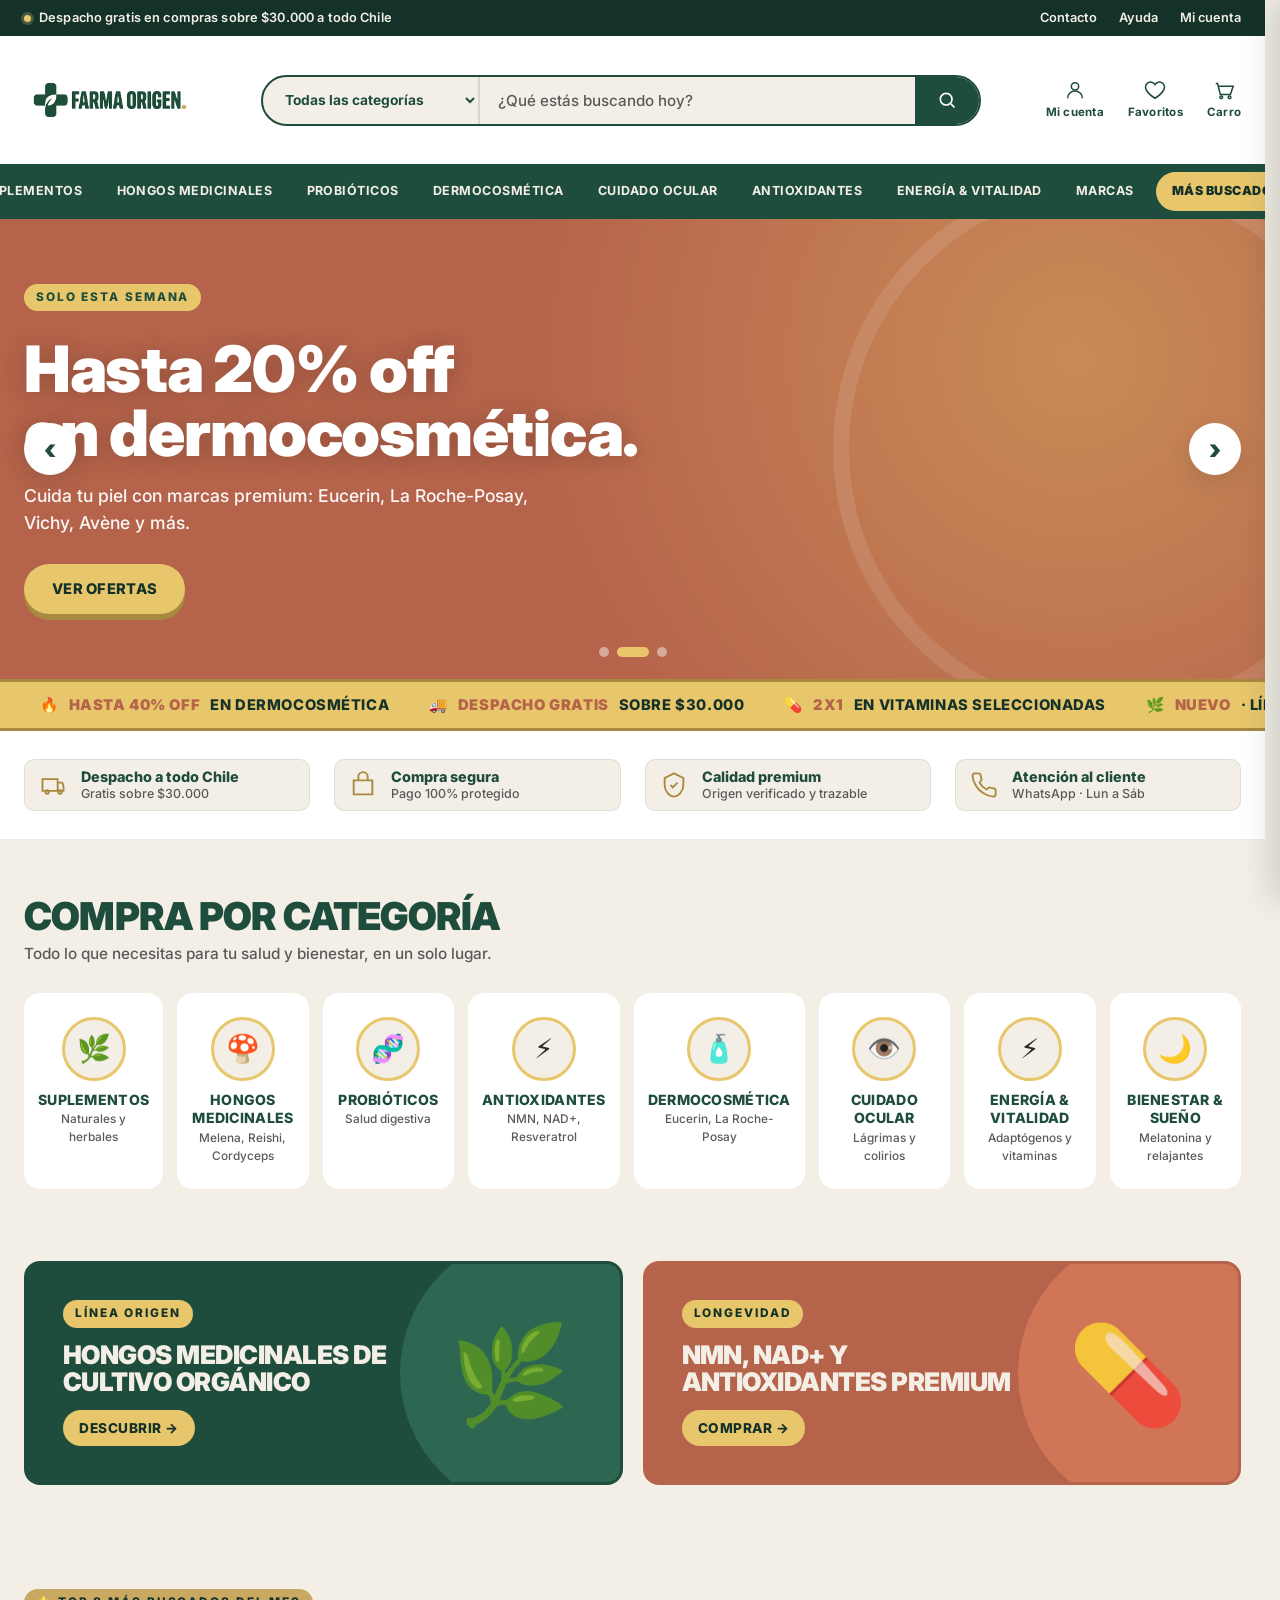
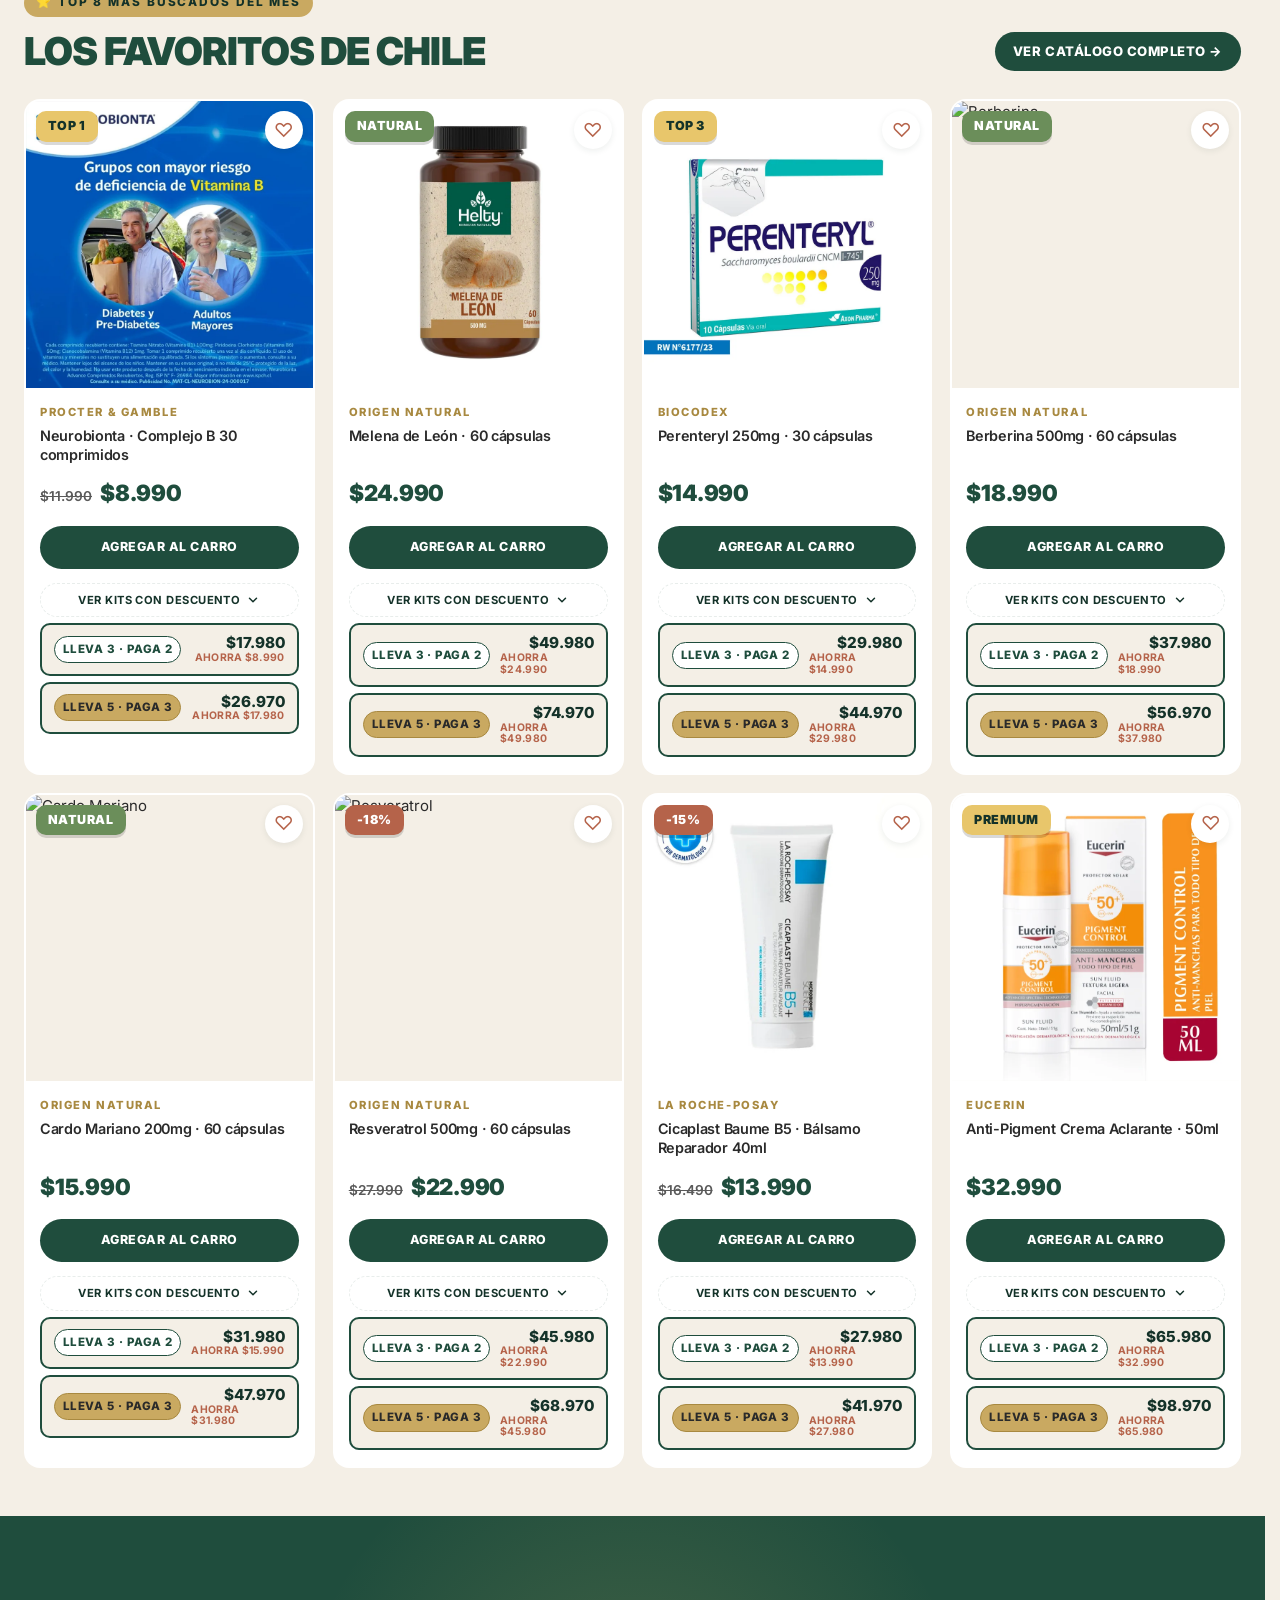
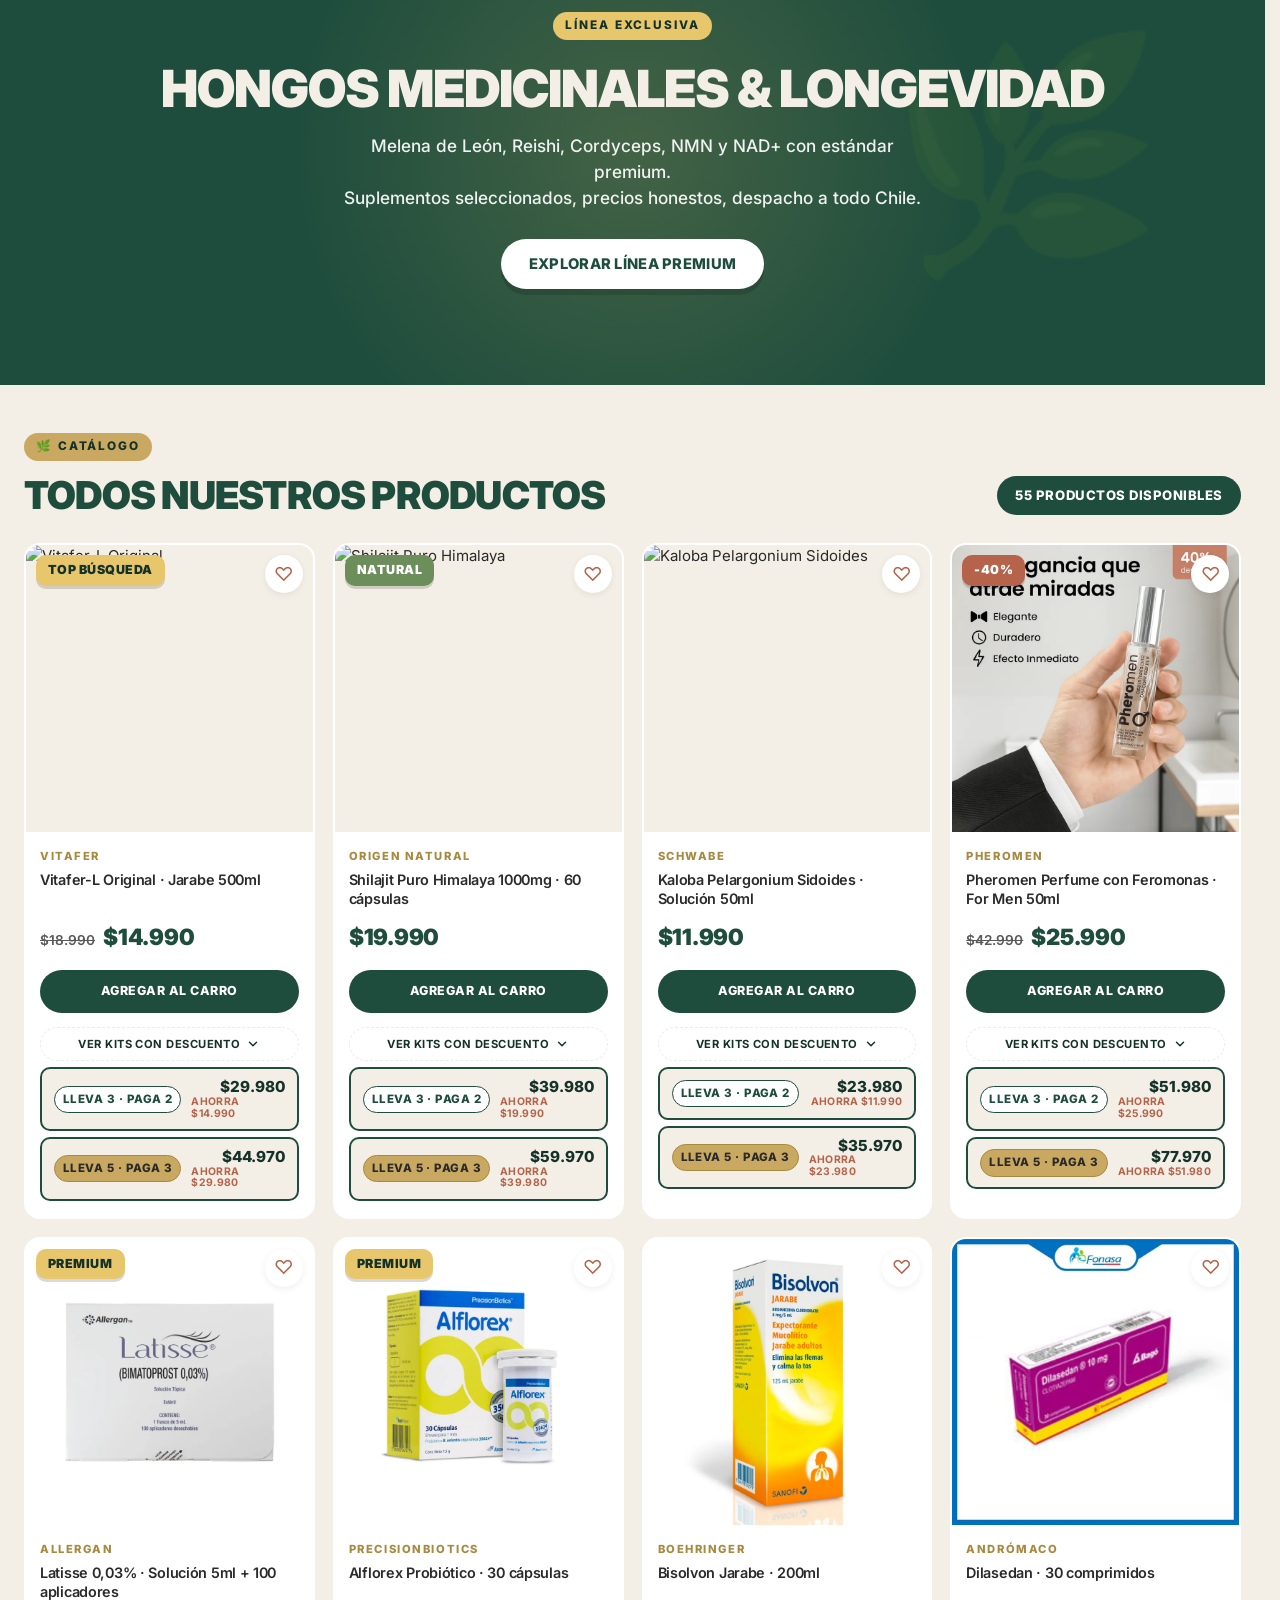
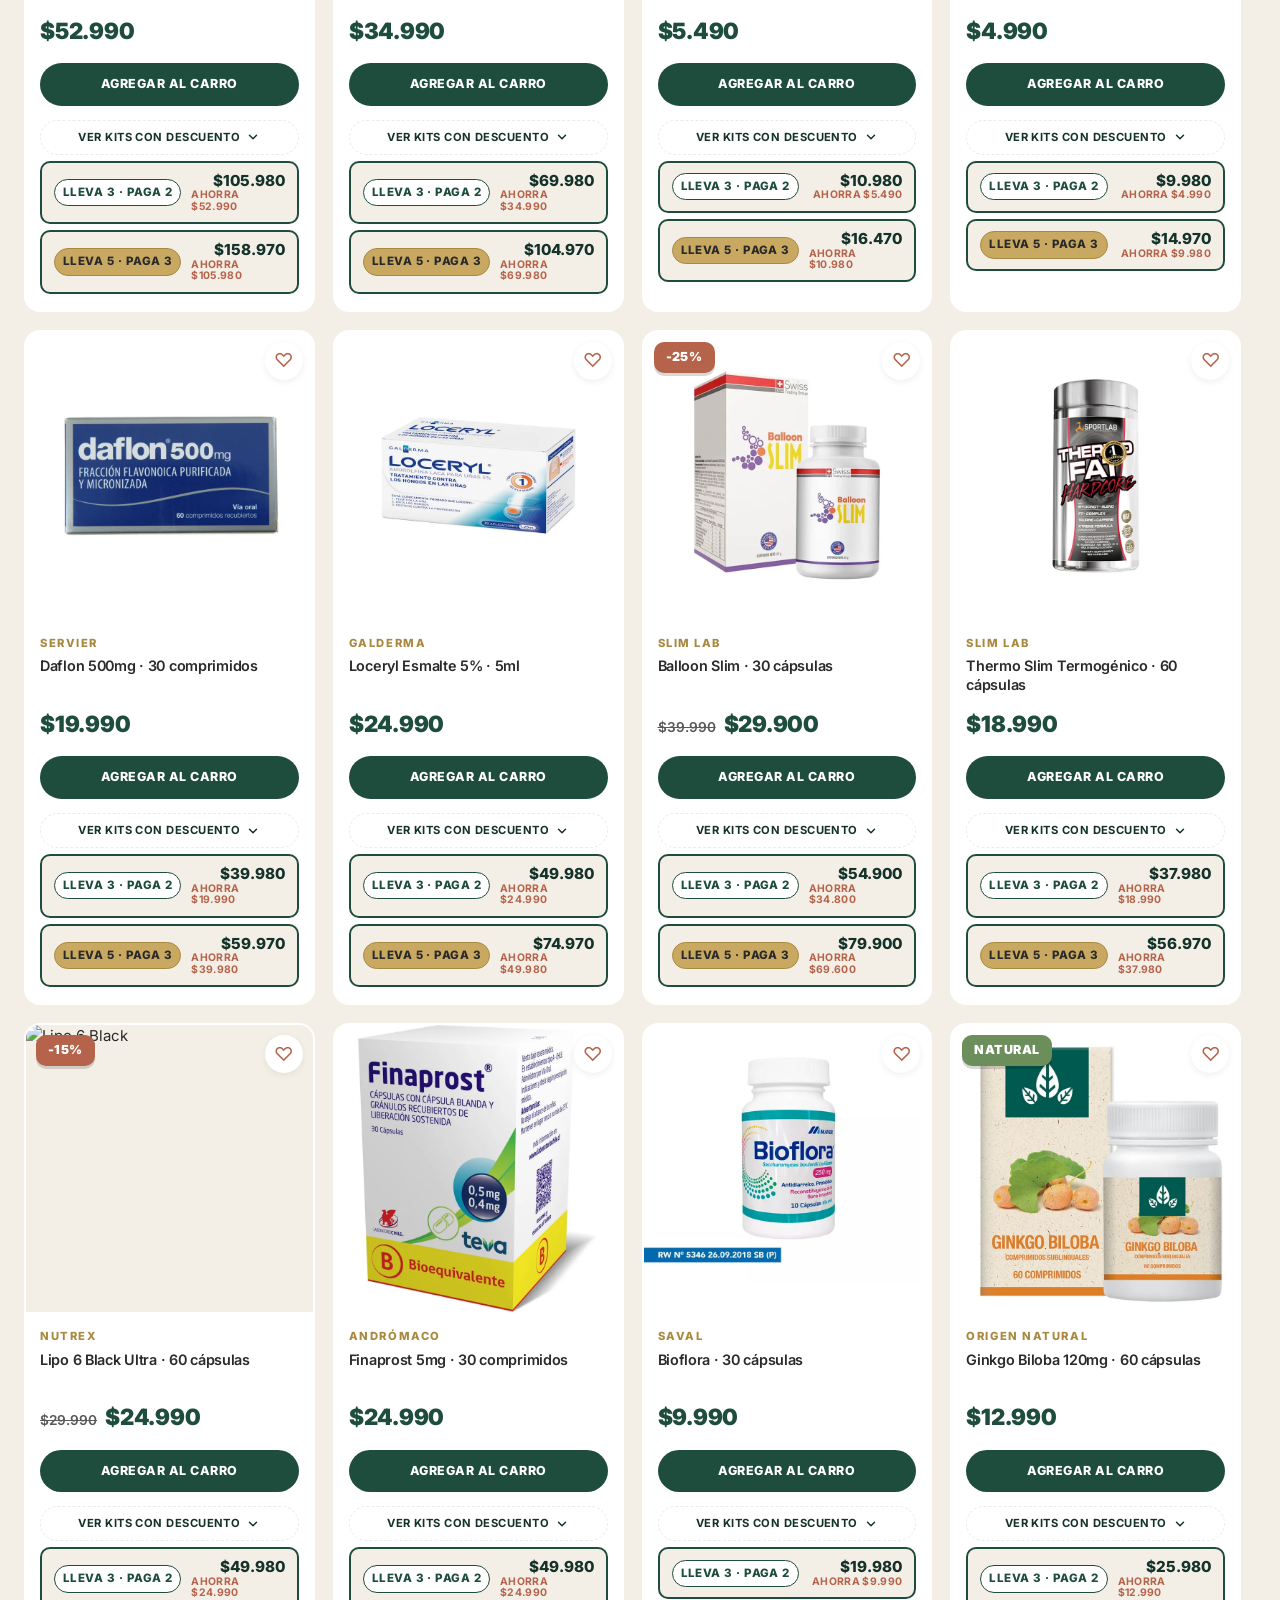
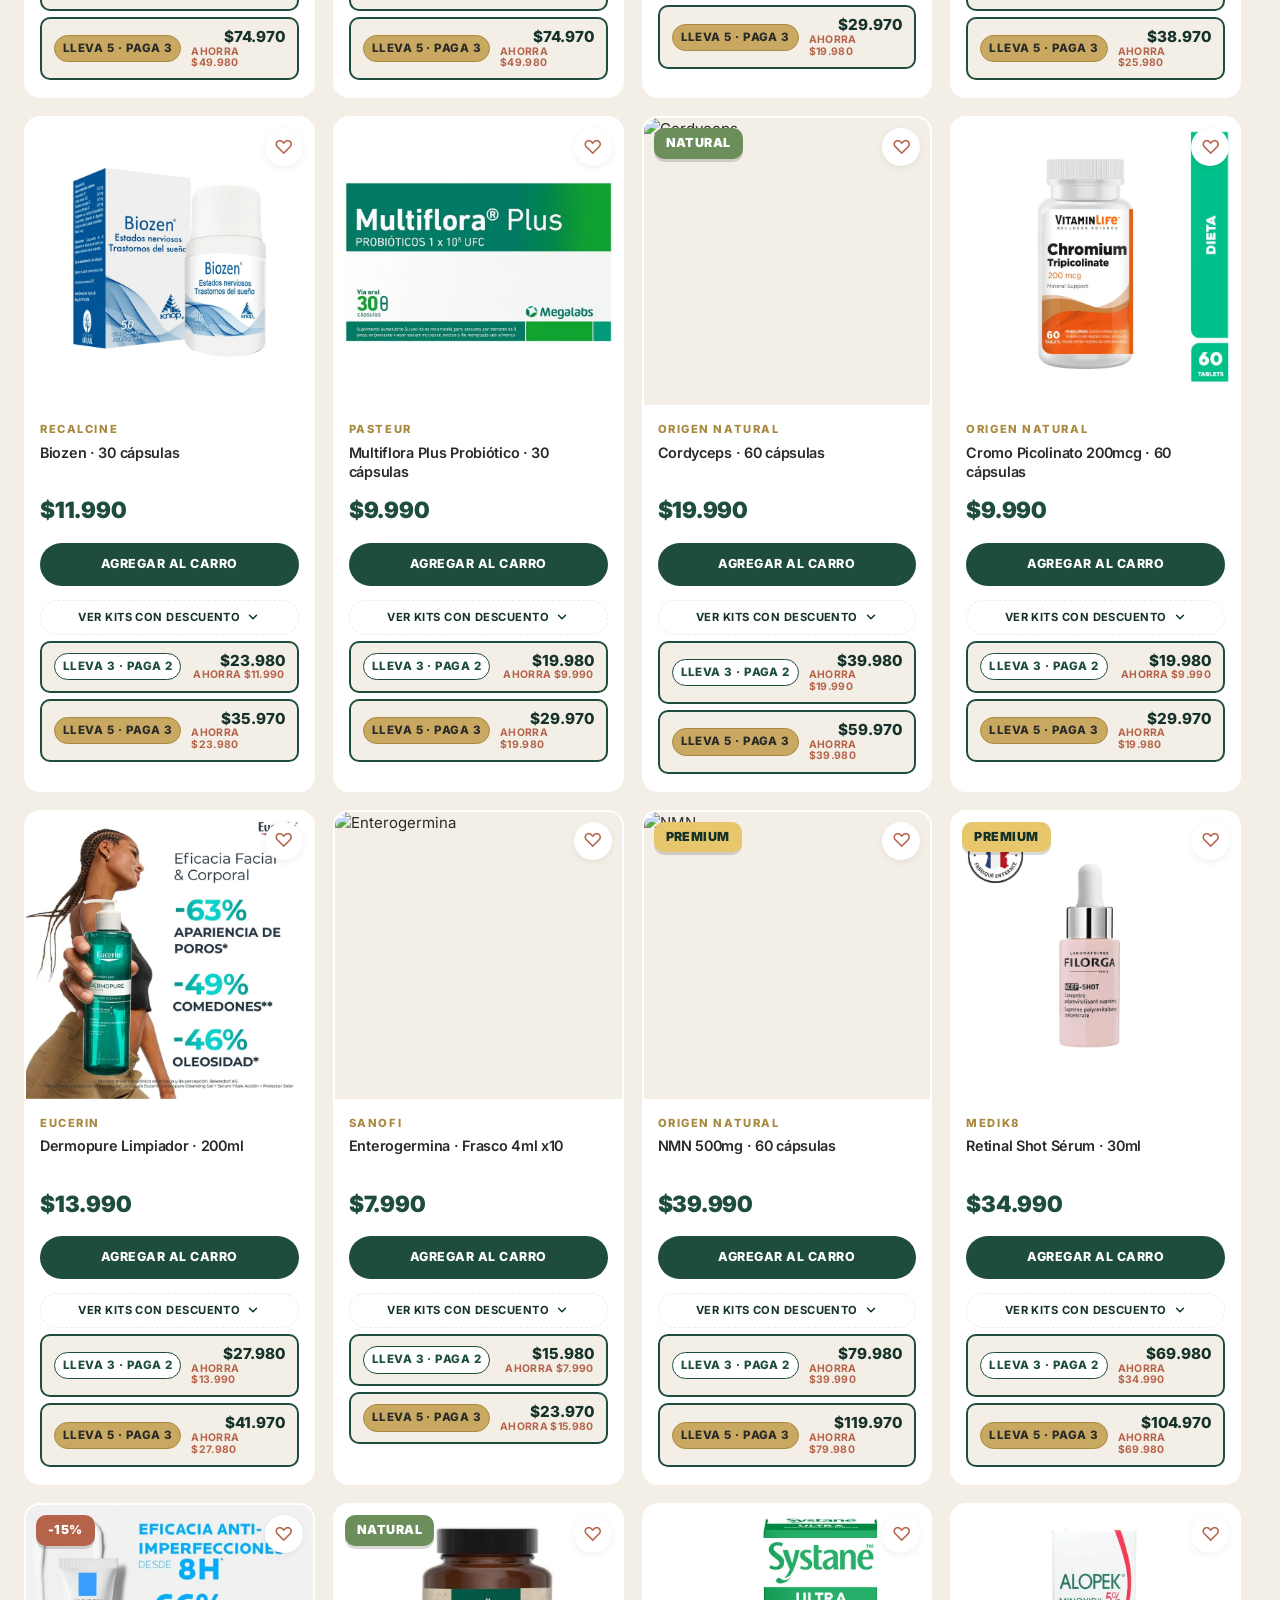
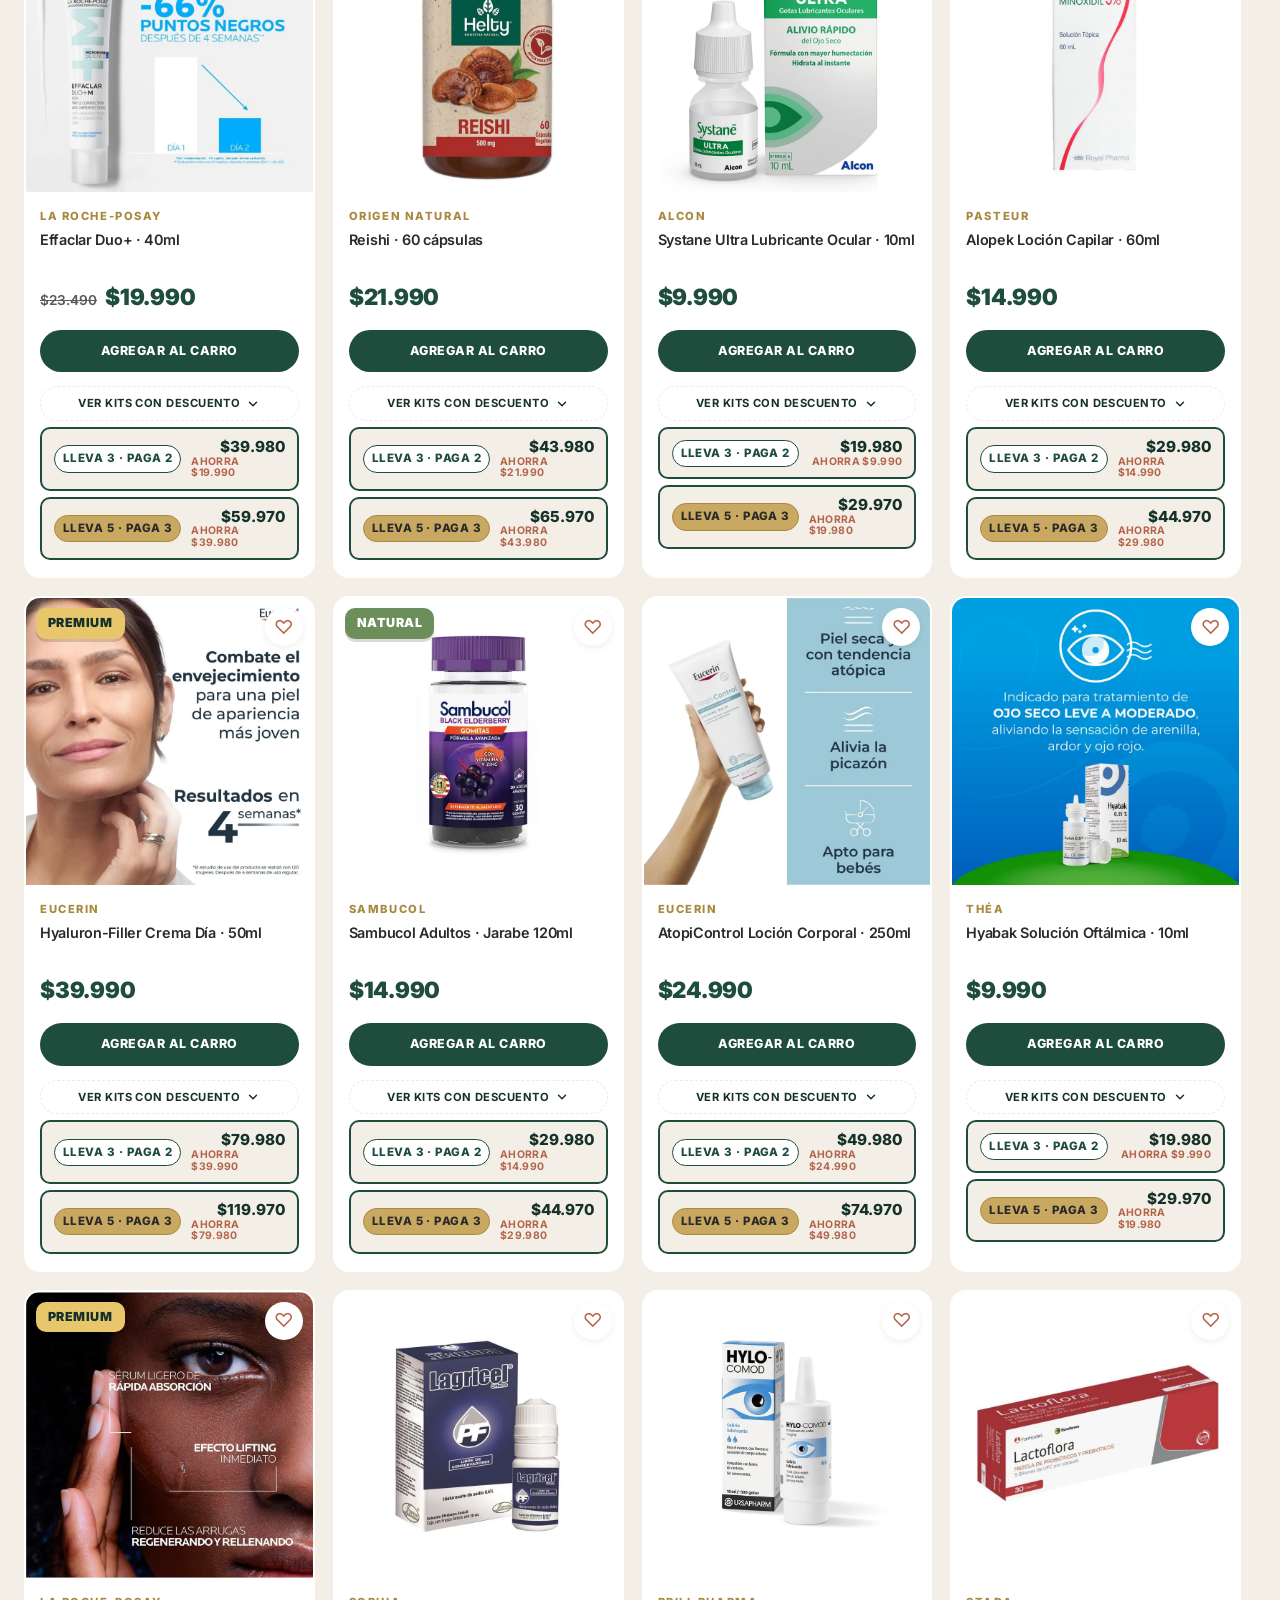
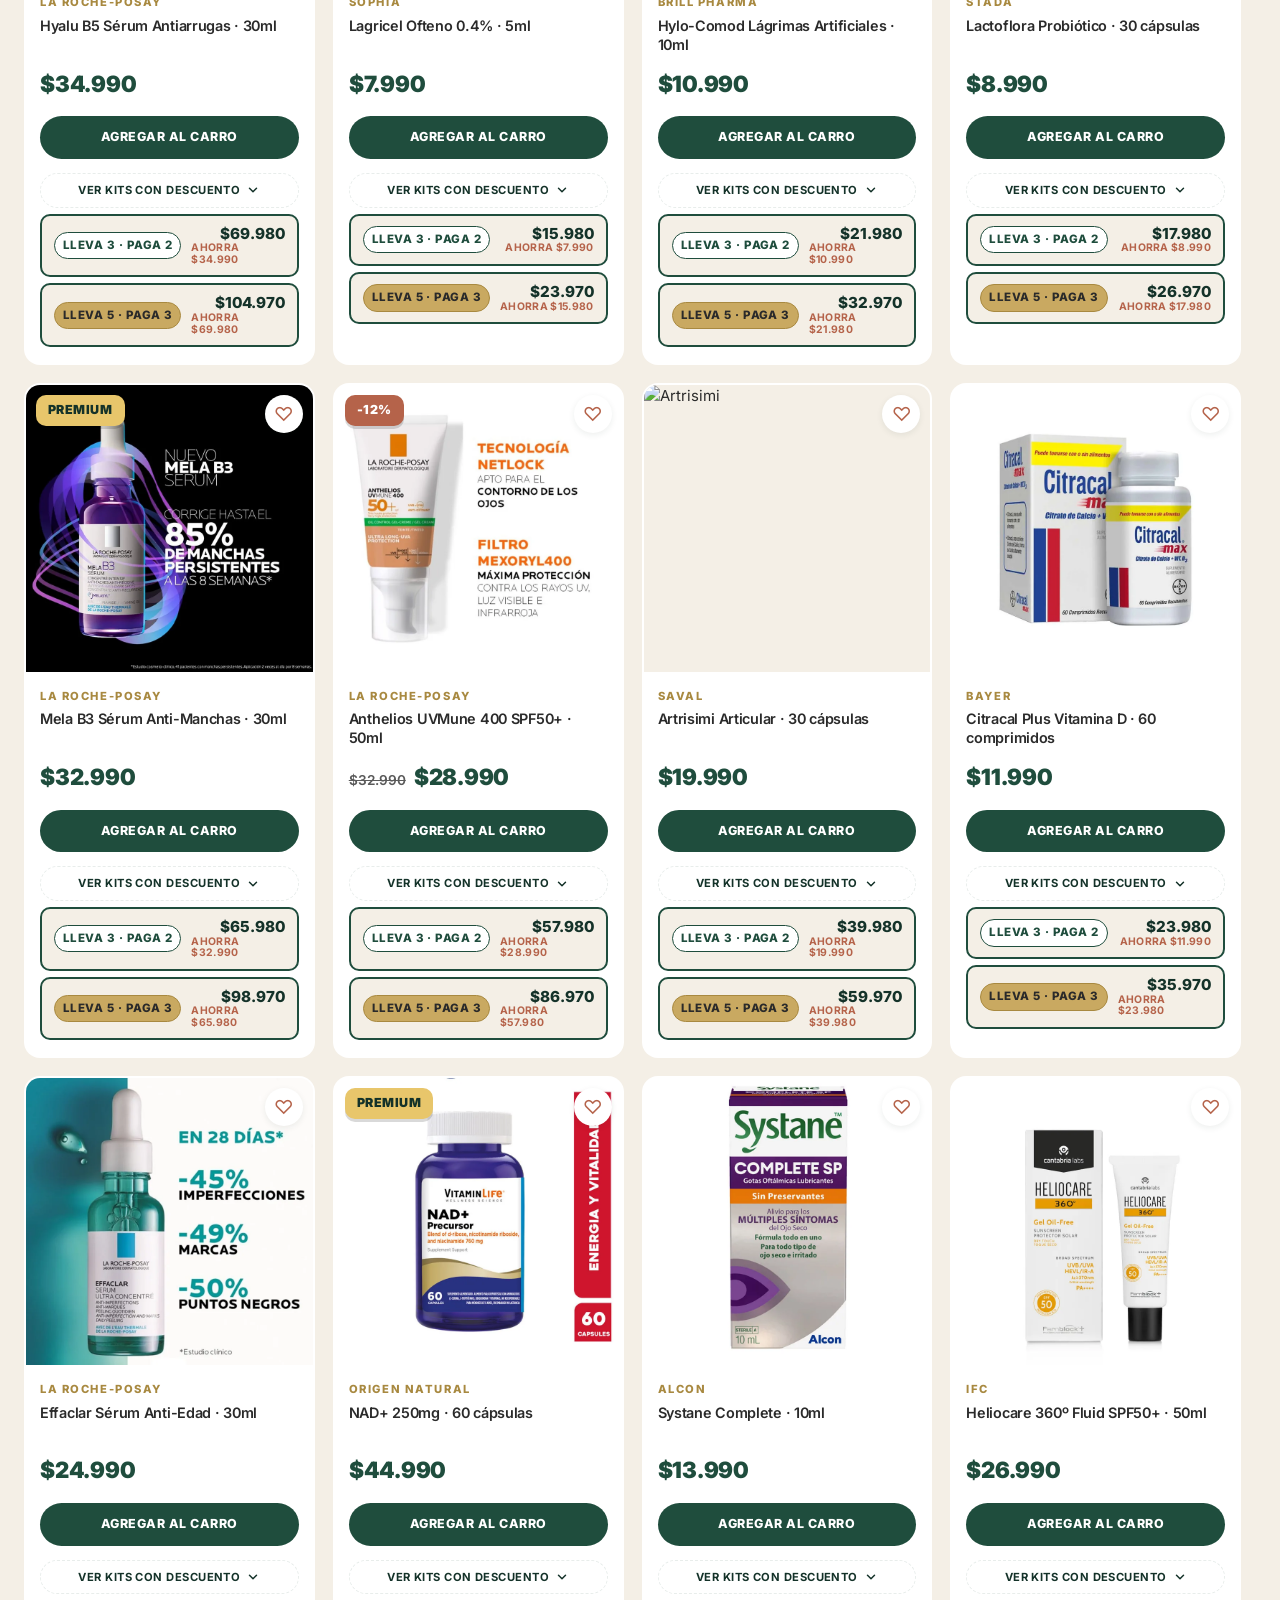
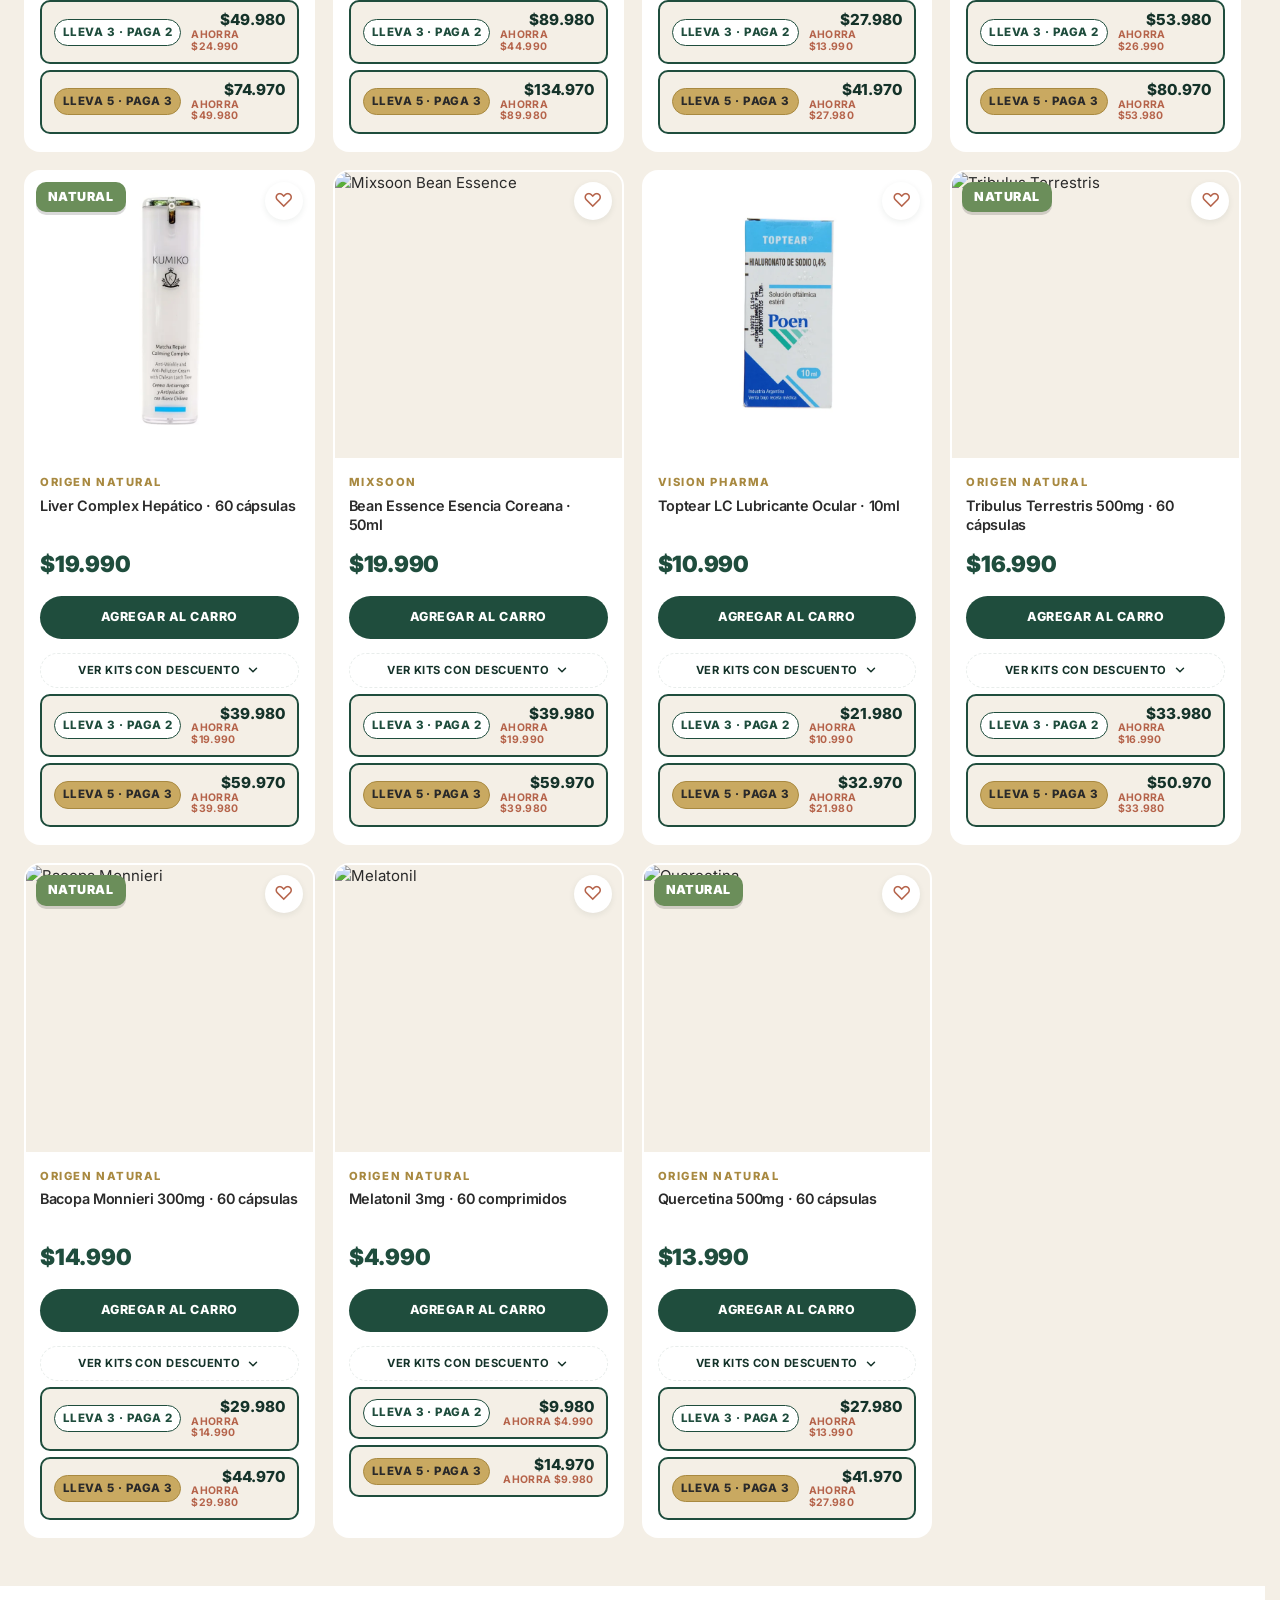
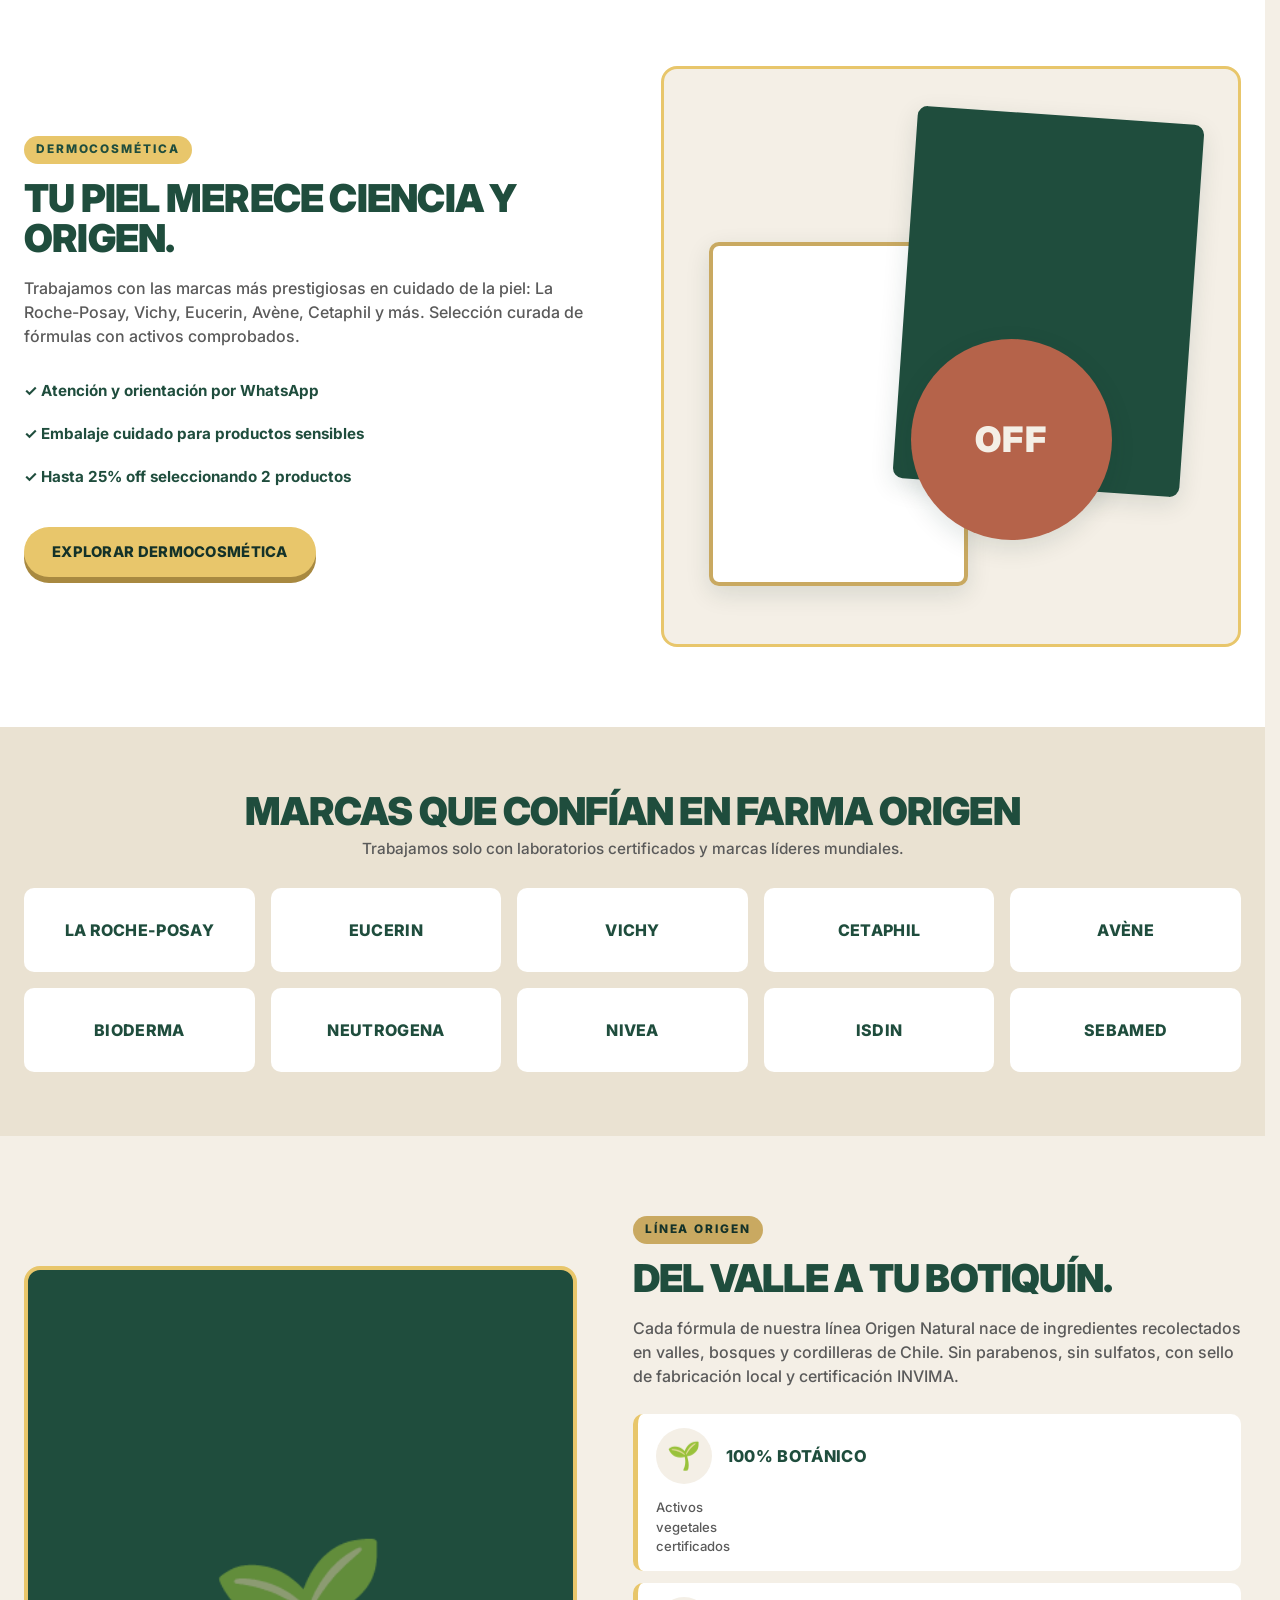
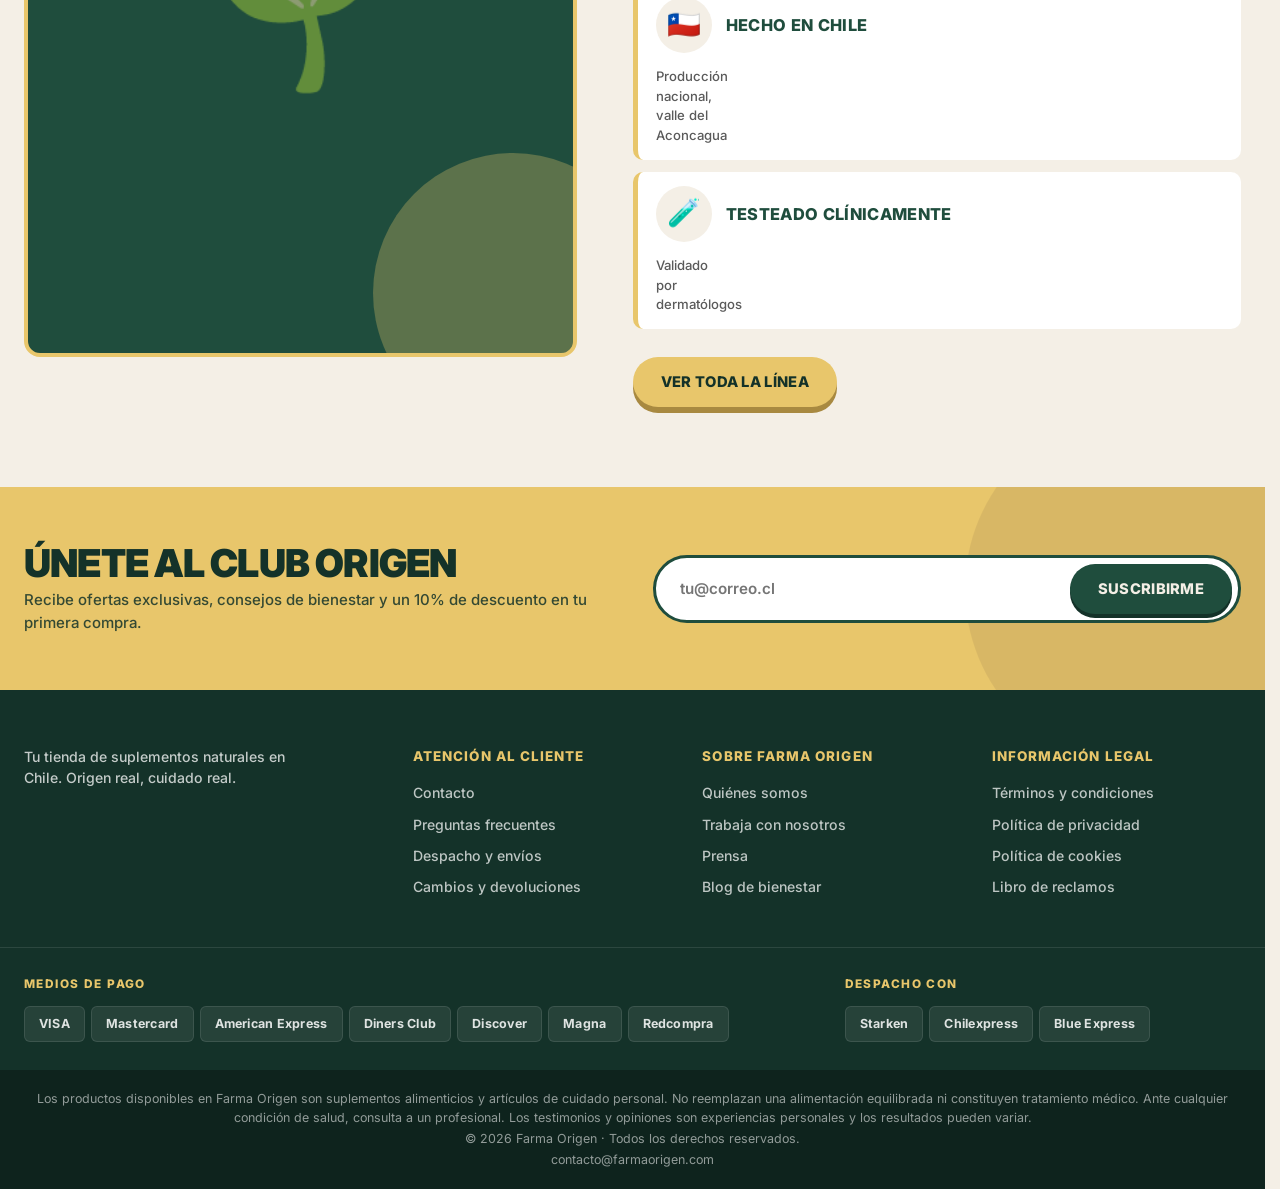
==== index.html @ 5c363a80 "Remove endereço físico fictício de todos os lugares Footer index/producto, footer dos emails Resend:" ====
<!DOCTYPE html>
<html lang="es-CL">
<head>
  <meta charset="UTF-8" />
  <!-- Microsoft Clarity -->
  <script type="text/javascript">
    (function(c,l,a,r,i,t,y){
        c[a]=c[a]||function(){(c[a].q=c[a].q||[]).push(arguments)};
        t=l.createElement(r);t.async=1;t.src="https://www.clarity.ms/tag/"+i;
        y=l.getElementsByTagName(r)[0];y.parentNode.insertBefore(t,y);
    })(window, document, "clarity", "script", "wqp9enni2s");
  </script>
  <meta name="viewport" content="width=device-width, initial-scale=1.0" />
  <meta name="theme-color" content="#1F4D3D" />
  <title>Farma Origen — Suplementos naturales en Chile</title>
  <meta name="description" content="Farma Origen: suplementos naturales, hongos medicinales, vitaminas y bienestar con despacho a todo Chile. Origen natural, cuidado real." />
  <link rel="icon" type="image/svg+xml" href="assets/logo-mark.svg" />
  <link rel="preconnect" href="https://fonts.googleapis.com" />
  <link rel="preconnect" href="https://fonts.gstatic.com" crossorigin />
  <link rel="dns-prefetch" href="https://js.pagou.ai" />
  <link rel="dns-prefetch" href="https://api.zippopotam.us" />
  <link rel="preload" as="image" href="assets/logofarmaorigen.webp" />
  <link href="https://fonts.googleapis.com/css2?family=Inter:wght@400;500;600;700;800;900&display=swap" rel="stylesheet" />
  <link rel="stylesheet" href="styles.css" />
</head>
<body>

  <!-- ============ TOP BAR ============ -->
  <div class="topbar">
    <div class="container topbar-inner">
      <p class="topbar-msg">
        <span class="dot"></span>
        Despacho gratis en compras sobre $30.000 a todo Chile
      </p>
      <nav class="topbar-nav" aria-label="Accesos rápidos">
        <a href="#contacto">Contacto</a>
        <a href="#ayuda">Ayuda</a>
        <a href="#cuenta">Mi cuenta</a>
      </nav>
    </div>
  </div>

  <!-- ============ HEADER ============ -->
  <header class="header">
    <div class="container header-inner">
      <button class="header-burger menu-all" type="button" aria-label="Abrir menú de categorías">
        <svg viewBox="0 0 24 24" width="22" height="22" fill="none" stroke="currentColor" stroke-width="2.2" stroke-linecap="round"><path d="M3 6h18M3 12h18M3 18h18"/></svg>
      </button>
      <a href="/" class="logo" aria-label="Farma Origen">
        <img src="assets/logofarmaorigen.webp" alt="Farma Origen" />
      </a>

      <form class="search" role="search" onsubmit="event.preventDefault();">
        <select class="search-cat" aria-label="Categoría">
          <option>Todas las categorías</option>
          <option>Suplementos Naturales</option>
          <option>Hongos Medicinales</option>
          <option>Probióticos</option>
          <option>Dermocosmética</option>
          <option>Cuidado Ocular</option>
          <option>Antioxidantes</option>
          <option>Energía y Vitalidad</option>
        </select>
        <input type="search" placeholder="¿Qué estás buscando hoy?" aria-label="Buscar productos" />
        <button type="submit" aria-label="Buscar">
          <svg viewBox="0 0 24 24" width="20" height="20" fill="none" stroke="currentColor" stroke-width="2"><circle cx="11" cy="11" r="7"/><path d="M21 21l-4.3-4.3"/></svg>
        </button>
      </form>

      <div class="header-actions">
        <a href="#cuenta" class="hicon">
          <svg viewBox="0 0 24 24" width="22" height="22" fill="none" stroke="currentColor" stroke-width="1.7"><circle cx="12" cy="8" r="4"/><path d="M4 21c0-4.4 3.6-8 8-8s8 3.6 8 8"/></svg>
          <span>Mi cuenta</span>
        </a>
        <a href="#favoritos" class="hicon">
          <svg viewBox="0 0 24 24" width="22" height="22" fill="none" stroke="currentColor" stroke-width="1.7"><path d="M12 21s-7-4.5-9.5-9A5.5 5.5 0 0 1 12 6a5.5 5.5 0 0 1 9.5 6c-2.5 4.5-9.5 9-9.5 9z"/></svg>
          <span>Favoritos</span>
        </a>
        <a href="#carro" class="hicon cart-btn" id="cartButton">
          <svg viewBox="0 0 24 24" width="22" height="22" fill="none" stroke="currentColor" stroke-width="1.7"><path d="M3 5h2l3 12h11l3-9H6"/><circle cx="9" cy="20" r="1.5"/><circle cx="18" cy="20" r="1.5"/></svg>
          <em class="cart-count" id="cartCount" hidden>0</em>
          <span>Carro</span>
        </a>
      </div>
    </div>

    <!-- ============ MEGA MENU ============ -->
    <nav class="mainnav" aria-label="Categorías">
      <div class="container mainnav-inner">
        <ul class="menu">
          <li><a href="/categorias/suplementos">Suplementos</a></li>
          <li><a href="/categorias/hongos">Hongos Medicinales</a></li>
          <li><a href="/categorias/probioticos">Probióticos</a></li>
          <li><a href="/categorias/dermo">Dermocosmética</a></li>
          <li><a href="/categorias/ocular">Cuidado Ocular</a></li>
          <li><a href="/categorias/longevidad">Antioxidantes</a></li>
          <li><a href="/categorias/energia">Energía &amp; Vitalidad</a></li>
          <li><a href="#marcas">Marcas</a></li>
          <li class="hot"><a href="#ofertas">Más Buscados</a></li>
        </ul>
      </div>
    </nav>
  </header>

  <!-- ============ HERO CAROUSEL ============ -->
  <section class="hero">
    <div class="hero-track" id="heroTrack">
      <article class="slide slide-1" aria-label="Origen natural">
        <div class="container slide-inner">
          <div class="slide-copy">
            <span class="eyebrow">Nueva colección herbal</span>
            <h1>Origen natural,<br/>cuidado real.</h1>
            <p>Descubre nuestra línea botánica con activos puros de la cordillera y el sur de Chile.</p>
            <a href="#naturales" class="btn btn-primary">Explorar línea natural</a>
          </div>
        </div>
      </article>
      <article class="slide slide-2" aria-label="Dermocosmética 20% off">
        <div class="container slide-inner">
          <div class="slide-copy">
            <span class="eyebrow">Solo esta semana</span>
            <h1>Hasta 20% off<br/>en dermocosmética.</h1>
            <p>Cuida tu piel con marcas premium: Eucerin, La Roche-Posay, Vichy, Avène y más.</p>
            <a href="#dermo" class="btn btn-primary">Ver ofertas</a>
          </div>
        </div>
      </article>
      <article class="slide slide-3" aria-label="Despacho gratis">
        <div class="container slide-inner">
          <div class="slide-copy">
            <span class="eyebrow">A todo Chile</span>
            <h1>Despacho gratis<br/>sobre $30.000.</h1>
            <p>De Arica a Punta Arenas. Recibe tus productos en 24 a 72 horas hábiles.</p>
            <a href="#despacho" class="btn btn-primary">Conoce más</a>
          </div>
        </div>
      </article>
    </div>
    <button class="hero-arrow prev" id="heroPrev" aria-label="Anterior">‹</button>
    <button class="hero-arrow next" id="heroNext" aria-label="Siguiente">›</button>
    <div class="hero-dots" id="heroDots"></div>
  </section>

  <!-- ============ TICKER PROMOCIONAL ============ -->
  <div class="ticker" aria-label="Promociones del día">
    <div class="ticker-track">
      <span>🔥 <strong>HASTA 40% OFF</strong> en dermocosmética</span>
      <span>🚚 <strong>DESPACHO GRATIS</strong> sobre $30.000</span>
      <span>💊 <strong>2x1</strong> en vitaminas seleccionadas</span>
      <span>🌿 <strong>NUEVO</strong> · Línea Origen Patagonia</span>
      <span>⚡ <strong>RETIRO EN TIENDA</strong> en 2 horas</span>
      <span>💳 <strong>3 CUOTAS SIN INTERÉS</strong> con todas las tarjetas</span>
      <!-- duplica pra loop infinito -->
      <span>🔥 <strong>HASTA 40% OFF</strong> en dermocosmética</span>
      <span>🚚 <strong>DESPACHO GRATIS</strong> sobre $30.000</span>
      <span>💊 <strong>2x1</strong> en vitaminas seleccionadas</span>
      <span>🌿 <strong>NUEVO</strong> · Línea Origen Patagonia</span>
      <span>⚡ <strong>RETIRO EN TIENDA</strong> en 2 horas</span>
      <span>💳 <strong>3 CUOTAS SIN INTERÉS</strong> con todas las tarjetas</span>
    </div>
  </div>

  <!-- ============ TRUST STRIP ============ -->
  <section class="trust">
    <div class="container trust-inner">
      <div class="trust-item">
        <svg viewBox="0 0 24 24" width="28" height="28" fill="none" stroke="currentColor" stroke-width="1.6"><path d="M3 7h13v10H3zM16 10h4l1 3v4h-5"/><circle cx="7" cy="18" r="1.5"/><circle cx="18" cy="18" r="1.5"/></svg>
        <div><strong>Despacho a todo Chile</strong><span>Gratis sobre $30.000</span></div>
      </div>
      <div class="trust-item">
        <svg viewBox="0 0 24 24" width="28" height="28" fill="none" stroke="currentColor" stroke-width="1.6"><path d="M4 8h16v12H4zM8 8V5a4 4 0 0 1 8 0v3"/></svg>
        <div><strong>Compra segura</strong><span>Pago 100% protegido</span></div>
      </div>
      <div class="trust-item">
        <svg viewBox="0 0 24 24" width="28" height="28" fill="none" stroke="currentColor" stroke-width="1.6"><path d="M12 2L4 6v6c0 5 3.5 9.4 8 10 4.5-.6 8-5 8-10V6l-8-4z"/><path d="M9 12l2 2 4-4"/></svg>
        <div><strong>Calidad premium</strong><span>Origen verificado y trazable</span></div>
      </div>
      <div class="trust-item">
        <svg viewBox="0 0 24 24" width="28" height="28" fill="none" stroke="currentColor" stroke-width="1.6" stroke-linecap="round" stroke-linejoin="round"><path d="M22 16.92v3a2 2 0 0 1-2.18 2 19.79 19.79 0 0 1-8.63-3.07 19.5 19.5 0 0 1-6-6 19.79 19.79 0 0 1-3.07-8.67A2 2 0 0 1 4.11 2h3a2 2 0 0 1 2 1.72 12.84 12.84 0 0 0 .7 2.81 2 2 0 0 1-.45 2.11L8.09 9.91a16 16 0 0 0 6 6l1.27-1.27a2 2 0 0 1 2.11-.45 12.84 12.84 0 0 0 2.81.7A2 2 0 0 1 22 16.92z"/></svg>
        <div><strong>Atención al cliente</strong><span>WhatsApp · Lun a Sáb</span></div>
      </div>
    </div>
  </section>

  <!-- ============ CATEGORÍAS DESTACADAS ============ -->
  <section class="cats" id="categorias">
    <div class="container">
      <header class="section-head">
        <h2>Compra por categoría</h2>
        <p>Todo lo que necesitas para tu salud y bienestar, en un solo lugar.</p>
      </header>
      <div class="cats-grid">
        <a href="/categorias/suplementos" class="cat-card">
          <span class="cat-icon">🌿</span>
          <h3>Suplementos</h3>
          <p>Naturales y herbales</p>
        </a>
        <a href="/categorias/hongos" class="cat-card">
          <span class="cat-icon">🍄</span>
          <h3>Hongos Medicinales</h3>
          <p>Melena, Reishi, Cordyceps</p>
        </a>
        <a href="/categorias/probioticos" class="cat-card">
          <span class="cat-icon">🧬</span>
          <h3>Probióticos</h3>
          <p>Salud digestiva</p>
        </a>
        <a href="/categorias/longevidad" class="cat-card">
          <span class="cat-icon">⚡</span>
          <h3>Antioxidantes</h3>
          <p>NMN, NAD+, Resveratrol</p>
        </a>
        <a href="/categorias/dermo" class="cat-card">
          <span class="cat-icon">🧴</span>
          <h3>Dermocosmética</h3>
          <p>Eucerin, La Roche-Posay</p>
        </a>
        <a href="/categorias/ocular" class="cat-card">
          <span class="cat-icon">👁️</span>
          <h3>Cuidado Ocular</h3>
          <p>Lágrimas y colirios</p>
        </a>
        <a href="/categorias/energia" class="cat-card">
          <span class="cat-icon">⚡</span>
          <h3>Energía &amp; Vitalidad</h3>
          <p>Adaptógenos y vitaminas</p>
        </a>
        <a href="/categorias/bienestar" class="cat-card">
          <span class="cat-icon">🌙</span>
          <h3>Bienestar &amp; Sueño</h3>
          <p>Melatonina y relajantes</p>
        </a>
      </div>
    </div>
  </section>

  <!-- ============ BANNERS DUPLOS ============ -->
  <section class="dual-banner">
    <div class="container dual-grid">
      <a href="/categorias/hongos" class="dual-card dual-1">
        <div class="dual-text">
          <span class="eyebrow">Línea Origen</span>
          <h3>Hongos medicinales de cultivo orgánico</h3>
          <span class="link-arrow">Descubrir →</span>
        </div>
      </a>
      <a href="/categorias/longevidad" class="dual-card dual-2">
        <div class="dual-text">
          <span class="eyebrow">Longevidad</span>
          <h3>NMN, NAD+ y antioxidantes premium</h3>
          <span class="link-arrow">Comprar →</span>
        </div>
      </a>
    </div>
  </section>

  <!-- ============ MÁS BUSCADOS — TOP 8 ============ -->
  <section class="products" id="ofertas">
    <div class="container">
      <header class="section-head row">
        <div>
          <span class="eyebrow gold">⭐ Top 8 más buscados del mes</span>
          <h2>Los favoritos de Chile</h2>
        </div>
        <a href="#catalogo" class="see-all">Ver catálogo completo →</a>
      </header>

      <div class="products-grid" id="ofertasGrid">
        <article class="product">
          <div class="prod-img">
            <span class="badge gold">Top 1</span>
            <span class="badge-fav" aria-label="Favorito">♡</span>
            <img src="https://placehold.co/600x600/1F4D3D/F4EFE6?text=Neurobionta&font=raleway" alt="Neurobionta" loading="lazy" />
          </div>
          <div class="prod-info">
            <span class="prod-brand">Procter &amp; Gamble</span>
            <h3 class="prod-name">Neurobionta · Complejo B 30 comprimidos</h3>
            <div class="prod-price">
              <span class="old">$11.990</span>
              <strong>$8.990</strong>
            </div>
            <button class="btn btn-add" data-action="checkout" data-sku="neurobionta" data-name="Neurobionta" data-price="8990">Agregar al carro</button>
          </div>
        </article>

        <article class="product">
          <div class="prod-img">
            <span class="badge green">Natural</span>
            <span class="badge-fav">♡</span>
            <img src="https://placehold.co/600x600/1F4D3D/F4EFE6?text=Melena+de+Leon&font=raleway" alt="Melena de León" loading="lazy" />
          </div>
          <div class="prod-info">
            <span class="prod-brand">Origen Natural</span>
            <h3 class="prod-name">Melena de León · 60 cápsulas</h3>
            <div class="prod-price">
              <strong>$24.990</strong>
            </div>
            <button class="btn btn-add" data-action="checkout" data-sku="melena-leon" data-name="Melena de León" data-price="24990">Agregar al carro</button>
          </div>
        </article>

        <article class="product">
          <div class="prod-img">
            <span class="badge gold">Top 3</span>
            <span class="badge-fav">♡</span>
            <img src="https://placehold.co/600x600/1F4D3D/F4EFE6?text=Perenteryl&font=raleway" alt="Perenteryl" loading="lazy" />
          </div>
          <div class="prod-info">
            <span class="prod-brand">Biocodex</span>
            <h3 class="prod-name">Perenteryl 250mg · 30 cápsulas</h3>
            <div class="prod-price">
              <strong>$14.990</strong>
            </div>
            <button class="btn btn-add" data-action="checkout" data-sku="perenteryl" data-name="Perenteryl" data-price="14990">Agregar al carro</button>
          </div>
        </article>

        <article class="product">
          <div class="prod-img">
            <span class="badge green">Natural</span>
            <span class="badge-fav">♡</span>
            <img src="https://placehold.co/600x600/1F4D3D/F4EFE6?text=Berberina&font=raleway" alt="Berberina" loading="lazy" />
          </div>
          <div class="prod-info">
            <span class="prod-brand">Origen Natural</span>
            <h3 class="prod-name">Berberina 500mg · 60 cápsulas</h3>
            <div class="prod-price">
              <strong>$18.990</strong>
            </div>
            <button class="btn btn-add" data-action="checkout" data-sku="berberina" data-name="Berberina" data-price="18990">Agregar al carro</button>
          </div>
        </article>

        <article class="product">
          <div class="prod-img">
            <span class="badge green">Natural</span>
            <span class="badge-fav">♡</span>
            <img src="https://placehold.co/600x600/1F4D3D/F4EFE6?text=Cardo+Mariano&font=raleway" alt="Cardo Mariano" loading="lazy" />
          </div>
          <div class="prod-info">
            <span class="prod-brand">Origen Natural</span>
            <h3 class="prod-name">Cardo Mariano 200mg · 60 cápsulas</h3>
            <div class="prod-price">
              <strong>$15.990</strong>
            </div>
            <button class="btn btn-add" data-action="checkout" data-sku="cardo-mariano" data-name="Cardo Mariano" data-price="15990">Agregar al carro</button>
          </div>
        </article>

        <article class="product">
          <div class="prod-img">
            <span class="badge red">-18%</span>
            <span class="badge-fav">♡</span>
            <img src="https://placehold.co/600x600/1F4D3D/F4EFE6?text=Resveratrol&font=raleway" alt="Resveratrol" loading="lazy" />
          </div>
          <div class="prod-info">
            <span class="prod-brand">Origen Natural</span>
            <h3 class="prod-name">Resveratrol 500mg · 60 cápsulas</h3>
            <div class="prod-price">
              <span class="old">$27.990</span>
              <strong>$22.990</strong>
            </div>
            <button class="btn btn-add" data-action="checkout" data-sku="resveratrol" data-name="Resveratrol" data-price="22990">Agregar al carro</button>
          </div>
        </article>

        <article class="product">
          <div class="prod-img">
            <span class="badge red">-15%</span>
            <span class="badge-fav">♡</span>
            <img src="https://placehold.co/600x600/1F4D3D/F4EFE6?text=Cicaplast+B5&font=raleway" alt="Cicaplast Baume B5" loading="lazy" />
          </div>
          <div class="prod-info">
            <span class="prod-brand">La Roche-Posay</span>
            <h3 class="prod-name">Cicaplast Baume B5 · Bálsamo Reparador 40ml</h3>
            <div class="prod-price">
              <span class="old">$16.490</span>
              <strong>$13.990</strong>
            </div>
            <button class="btn btn-add" data-action="checkout" data-sku="cicaplast-b5" data-name="Cicaplast Baume B5" data-price="13990">Agregar al carro</button>
          </div>
        </article>

        <article class="product">
          <div class="prod-img">
            <span class="badge gold">Premium</span>
            <span class="badge-fav">♡</span>
            <img src="https://placehold.co/600x600/1F4D3D/F4EFE6?text=Eucerin+Anti-Pigment&font=raleway" alt="Eucerin Anti-Pigment" loading="lazy" />
          </div>
          <div class="prod-info">
            <span class="prod-brand">Eucerin</span>
            <h3 class="prod-name">Anti-Pigment Crema Aclarante · 50ml</h3>
            <div class="prod-price">
              <strong>$32.990</strong>
            </div>
            <button class="btn btn-add" data-action="checkout" data-sku="eucerin-pigment" data-name="Eucerin Anti-Pigment" data-price="32990">Agregar al carro</button>
          </div>
        </article>
      </div>
    </div>
  </section>

  <!-- ============ BANNER FULL ============ -->
  <section class="banner-full">
    <div class="banner-overlay"></div>
    <div class="container banner-content">
      <span class="eyebrow light">Línea exclusiva</span>
      <h2>Hongos medicinales &amp; longevidad</h2>
      <p>Melena de León, Reishi, Cordyceps, NMN y NAD+ con estándar premium.<br/>Suplementos seleccionados, precios honestos, despacho a todo Chile.</p>
      <a href="#catalogo" class="btn btn-light">Explorar línea premium</a>
    </div>
  </section>

  <!-- ============ CATÁLOGO COMPLETO ============ -->
  <section class="products" id="catalogo">
    <div class="container">
      <header class="section-head row">
        <div>
          <span class="eyebrow gold">🌿 Catálogo</span>
          <h2>Todos nuestros productos</h2>
        </div>
        <span class="see-all">55 productos disponibles</span>
      </header>

      <div class="products-grid">

        <article class="product">
          <div class="prod-img">
            <span class="badge gold">Top Búsqueda</span>
            <span class="badge-fav">♡</span>
            <img src="https://placehold.co/600x600/1F4D3D/F4EFE6?text=Vitafer-L&font=raleway" alt="Vitafer-L Original" loading="lazy" />
          </div>
          <div class="prod-info">
            <span class="prod-brand">Vitafer</span>
            <h3 class="prod-name">Vitafer-L Original · Jarabe 500ml</h3>
            <div class="prod-price">
              <span class="old">$18.990</span>
              <strong>$14.990</strong>
            </div>
            <button class="btn btn-add" data-action="checkout" data-sku="vitafer" data-name="Vitafer-L" data-price="14990">Agregar al carro</button>
          </div>
        </article>

        <article class="product">
          <div class="prod-img">
            <span class="badge green">Natural</span>
            <span class="badge-fav">♡</span>
            <img src="https://placehold.co/600x600/1F4D3D/F4EFE6?text=Shilajit&font=raleway" alt="Shilajit Puro Himalaya" loading="lazy" />
          </div>
          <div class="prod-info">
            <span class="prod-brand">Origen Natural</span>
            <h3 class="prod-name">Shilajit Puro Himalaya 1000mg · 60 cápsulas</h3>
            <div class="prod-price"><strong>$19.990</strong></div>
            <button class="btn btn-add" data-action="checkout" data-sku="shilajit" data-name="Shilajit" data-price="19990">Agregar al carro</button>
          </div>
        </article>

        <article class="product">
          <div class="prod-img">
            <span class="badge-fav">♡</span>
            <img src="https://placehold.co/600x600/1F4D3D/F4EFE6?text=Kaloba&font=raleway" alt="Kaloba Pelargonium Sidoides" loading="lazy" />
          </div>
          <div class="prod-info">
            <span class="prod-brand">Schwabe</span>
            <h3 class="prod-name">Kaloba Pelargonium Sidoides · Solución 50ml</h3>
            <div class="prod-price"><strong>$11.990</strong></div>
            <button class="btn btn-add" data-action="checkout" data-sku="kaloba" data-name="Kaloba" data-price="11990">Agregar al carro</button>
          </div>
        </article>

        <article class="product">
          <div class="prod-img">
            <span class="badge red">-40%</span>
            <span class="badge-fav">♡</span>
            <img src="https://placehold.co/600x600/1F4D3D/F4EFE6?text=Pheromen&font=raleway" alt="Pheromen Perfume con Feromonas" loading="lazy" />
          </div>
          <div class="prod-info">
            <span class="prod-brand">Pheromen</span>
            <h3 class="prod-name">Pheromen Perfume con Feromonas · For Men 50ml</h3>
            <div class="prod-price">
              <span class="old">$42.990</span>
              <strong>$25.990</strong>
            </div>
            <button class="btn btn-add" data-action="checkout" data-sku="pheromen" data-name="Pheromen" data-price="25990">Agregar al carro</button>
          </div>
        </article>

        <article class="product">
          <div class="prod-img">
            <span class="badge gold">Premium</span>
            <span class="badge-fav">♡</span>
            <img src="https://placehold.co/600x600/1F4D3D/F4EFE6?text=Latisse&font=raleway" alt="Latisse" loading="lazy" />
          </div>
          <div class="prod-info">
            <span class="prod-brand">Allergan</span>
            <h3 class="prod-name">Latisse 0,03% · Solución 5ml + 100 aplicadores</h3>
            <div class="prod-price"><strong>$52.990</strong></div>
            <button class="btn btn-add" data-action="checkout" data-sku="latisse" data-name="Latisse" data-price="52990">Agregar al carro</button>
          </div>
        </article>

        <article class="product">
          <div class="prod-img">
            <span class="badge gold">Premium</span>
            <span class="badge-fav">♡</span>
            <img src="https://placehold.co/600x600/1F4D3D/F4EFE6?text=Alflorex&font=raleway" alt="Alflorex" loading="lazy" />
          </div>
          <div class="prod-info">
            <span class="prod-brand">PrecisionBiotics</span>
            <h3 class="prod-name">Alflorex Probiótico · 30 cápsulas</h3>
            <div class="prod-price"><strong>$34.990</strong></div>
            <button class="btn btn-add" data-action="checkout" data-sku="alflorex" data-name="Alflorex" data-price="34990">Agregar al carro</button>
          </div>
        </article>

        <article class="product">
          <div class="prod-img">
            <span class="badge-fav">♡</span>
            <img src="https://placehold.co/600x600/1F4D3D/F4EFE6?text=Bisolvon&font=raleway" alt="Bisolvon" loading="lazy" />
          </div>
          <div class="prod-info">
            <span class="prod-brand">Boehringer</span>
            <h3 class="prod-name">Bisolvon Jarabe · 200ml</h3>
            <div class="prod-price"><strong>$5.490</strong></div>
            <button class="btn btn-add" data-action="checkout" data-sku="bisolvon" data-name="Bisolvon" data-price="5490">Agregar al carro</button>
          </div>
        </article>

        <article class="product">
          <div class="prod-img">
            <span class="badge-fav">♡</span>
            <img src="https://placehold.co/600x600/1F4D3D/F4EFE6?text=Dilasedan&font=raleway" alt="Dilasedan" loading="lazy" />
          </div>
          <div class="prod-info">
            <span class="prod-brand">Andrómaco</span>
            <h3 class="prod-name">Dilasedan · 30 comprimidos</h3>
            <div class="prod-price"><strong>$4.990</strong></div>
            <button class="btn btn-add" data-action="checkout" data-sku="dilasedan" data-name="Dilasedan" data-price="4990">Agregar al carro</button>
          </div>
        </article>

        <article class="product">
          <div class="prod-img">
            <span class="badge-fav">♡</span>
            <img src="https://placehold.co/600x600/1F4D3D/F4EFE6?text=Daflon+500&font=raleway" alt="Daflon 500" loading="lazy" />
          </div>
          <div class="prod-info">
            <span class="prod-brand">Servier</span>
            <h3 class="prod-name">Daflon 500mg · 30 comprimidos</h3>
            <div class="prod-price"><strong>$19.990</strong></div>
            <button class="btn btn-add" data-action="checkout" data-sku="daflon" data-name="Daflon 500" data-price="19990">Agregar al carro</button>
          </div>
        </article>

        <article class="product">
          <div class="prod-img">
            <span class="badge-fav">♡</span>
            <img src="https://placehold.co/600x600/1F4D3D/F4EFE6?text=Loceryl&font=raleway" alt="Loceryl" loading="lazy" />
          </div>
          <div class="prod-info">
            <span class="prod-brand">Galderma</span>
            <h3 class="prod-name">Loceryl Esmalte 5% · 5ml</h3>
            <div class="prod-price"><strong>$24.990</strong></div>
            <button class="btn btn-add" data-action="checkout" data-sku="loceryl" data-name="Loceryl" data-price="24990">Agregar al carro</button>
          </div>
        </article>

        <article class="product">
          <div class="prod-img">
            <span class="badge red">-25%</span>
            <span class="badge-fav">♡</span>
            <img src="https://placehold.co/600x600/1F4D3D/F4EFE6?text=Balloon+Slim&font=raleway" alt="Balloon Slim" loading="lazy" />
          </div>
          <div class="prod-info">
            <span class="prod-brand">Slim Lab</span>
            <h3 class="prod-name">Balloon Slim · 30 cápsulas</h3>
            <div class="prod-price">
              <span class="old">$39.990</span>
              <strong>$29.900</strong>
            </div>
            <button class="btn btn-add" data-action="checkout" data-sku="balloon-slim" data-name="Balloon Slim" data-price="29900">Agregar al carro</button>
          </div>
        </article>

        <article class="product">
          <div class="prod-img">
            <span class="badge-fav">♡</span>
            <img src="https://placehold.co/600x600/1F4D3D/F4EFE6?text=Thermo+Slim&font=raleway" alt="Thermo Slim" loading="lazy" />
          </div>
          <div class="prod-info">
            <span class="prod-brand">Slim Lab</span>
            <h3 class="prod-name">Thermo Slim Termogénico · 60 cápsulas</h3>
            <div class="prod-price"><strong>$18.990</strong></div>
            <button class="btn btn-add" data-action="checkout" data-sku="thermo-slim" data-name="Thermo Slim" data-price="18990">Agregar al carro</button>
          </div>
        </article>

        <article class="product">
          <div class="prod-img">
            <span class="badge red">-15%</span>
            <span class="badge-fav">♡</span>
            <img src="https://placehold.co/600x600/1F4D3D/F4EFE6?text=Lipo+6+Black&font=raleway" alt="Lipo 6 Black" loading="lazy" />
          </div>
          <div class="prod-info">
            <span class="prod-brand">Nutrex</span>
            <h3 class="prod-name">Lipo 6 Black Ultra · 60 cápsulas</h3>
            <div class="prod-price">
              <span class="old">$29.990</span>
              <strong>$24.990</strong>
            </div>
            <button class="btn btn-add" data-action="checkout" data-sku="lipo6" data-name="Lipo 6 Black" data-price="24990">Agregar al carro</button>
          </div>
        </article>

        <article class="product">
          <div class="prod-img">
            <span class="badge-fav">♡</span>
            <img src="https://placehold.co/600x600/1F4D3D/F4EFE6?text=Finaprost&font=raleway" alt="Finaprost" loading="lazy" />
          </div>
          <div class="prod-info">
            <span class="prod-brand">Andrómaco</span>
            <h3 class="prod-name">Finaprost 5mg · 30 comprimidos</h3>
            <div class="prod-price"><strong>$24.990</strong></div>
            <button class="btn btn-add" data-action="checkout" data-sku="finaprost" data-name="Finaprost" data-price="24990">Agregar al carro</button>
          </div>
        </article>

        <article class="product">
          <div class="prod-img">
            <span class="badge-fav">♡</span>
            <img src="https://placehold.co/600x600/1F4D3D/F4EFE6?text=Bioflora&font=raleway" alt="Bioflora" loading="lazy" />
          </div>
          <div class="prod-info">
            <span class="prod-brand">Saval</span>
            <h3 class="prod-name">Bioflora · 30 cápsulas</h3>
            <div class="prod-price"><strong>$9.990</strong></div>
            <button class="btn btn-add" data-action="checkout" data-sku="bioflora" data-name="Bioflora" data-price="9990">Agregar al carro</button>
          </div>
        </article>

        <article class="product">
          <div class="prod-img">
            <span class="badge green">Natural</span>
            <span class="badge-fav">♡</span>
            <img src="https://placehold.co/600x600/1F4D3D/F4EFE6?text=Ginkgo+Biloba&font=raleway" alt="Ginkgo Biloba" loading="lazy" />
          </div>
          <div class="prod-info">
            <span class="prod-brand">Origen Natural</span>
            <h3 class="prod-name">Ginkgo Biloba 120mg · 60 cápsulas</h3>
            <div class="prod-price"><strong>$12.990</strong></div>
            <button class="btn btn-add" data-action="checkout" data-sku="ginkgo" data-name="Ginkgo Biloba" data-price="12990">Agregar al carro</button>
          </div>
        </article>

        <article class="product">
          <div class="prod-img">
            <span class="badge-fav">♡</span>
            <img src="https://placehold.co/600x600/1F4D3D/F4EFE6?text=Biozen&font=raleway" alt="Biozen" loading="lazy" />
          </div>
          <div class="prod-info">
            <span class="prod-brand">Recalcine</span>
            <h3 class="prod-name">Biozen · 30 cápsulas</h3>
            <div class="prod-price"><strong>$11.990</strong></div>
            <button class="btn btn-add" data-action="checkout" data-sku="biozen" data-name="Biozen" data-price="11990">Agregar al carro</button>
          </div>
        </article>

        <article class="product">
          <div class="prod-img">
            <span class="badge-fav">♡</span>
            <img src="https://placehold.co/600x600/1F4D3D/F4EFE6?text=Multiflora+Plus&font=raleway" alt="Multiflora Plus" loading="lazy" />
          </div>
          <div class="prod-info">
            <span class="prod-brand">Pasteur</span>
            <h3 class="prod-name">Multiflora Plus Probiótico · 30 cápsulas</h3>
            <div class="prod-price"><strong>$9.990</strong></div>
            <button class="btn btn-add" data-action="checkout" data-sku="multiflora" data-name="Multiflora Plus" data-price="9990">Agregar al carro</button>
          </div>
        </article>

        <article class="product">
          <div class="prod-img">
            <span class="badge green">Natural</span>
            <span class="badge-fav">♡</span>
            <img src="https://placehold.co/600x600/1F4D3D/F4EFE6?text=Cordyceps&font=raleway" alt="Cordyceps" loading="lazy" />
          </div>
          <div class="prod-info">
            <span class="prod-brand">Origen Natural</span>
            <h3 class="prod-name">Cordyceps · 60 cápsulas</h3>
            <div class="prod-price"><strong>$19.990</strong></div>
            <button class="btn btn-add" data-action="checkout" data-sku="cordyceps" data-name="Cordyceps" data-price="19990">Agregar al carro</button>
          </div>
        </article>

        <article class="product">
          <div class="prod-img">
            <span class="badge-fav">♡</span>
            <img src="https://placehold.co/600x600/1F4D3D/F4EFE6?text=Cromo+Picolinato&font=raleway" alt="Cromo Picolinato" loading="lazy" />
          </div>
          <div class="prod-info">
            <span class="prod-brand">Origen Natural</span>
            <h3 class="prod-name">Cromo Picolinato 200mcg · 60 cápsulas</h3>
            <div class="prod-price"><strong>$9.990</strong></div>
            <button class="btn btn-add" data-action="checkout" data-sku="cromo" data-name="Cromo Picolinato" data-price="9990">Agregar al carro</button>
          </div>
        </article>

        <article class="product">
          <div class="prod-img">
            <span class="badge-fav">♡</span>
            <img src="https://placehold.co/600x600/1F4D3D/F4EFE6?text=Dermopure&font=raleway" alt="Dermopure Eucerin" loading="lazy" />
          </div>
          <div class="prod-info">
            <span class="prod-brand">Eucerin</span>
            <h3 class="prod-name">Dermopure Limpiador · 200ml</h3>
            <div class="prod-price"><strong>$13.990</strong></div>
            <button class="btn btn-add" data-action="checkout" data-sku="dermopure" data-name="Dermopure Eucerin" data-price="13990">Agregar al carro</button>
          </div>
        </article>

        <article class="product">
          <div class="prod-img">
            <span class="badge-fav">♡</span>
            <img src="https://placehold.co/600x600/1F4D3D/F4EFE6?text=Enterogermina&font=raleway" alt="Enterogermina" loading="lazy" />
          </div>
          <div class="prod-info">
            <span class="prod-brand">Sanofi</span>
            <h3 class="prod-name">Enterogermina · Frasco 4ml x10</h3>
            <div class="prod-price"><strong>$7.990</strong></div>
            <button class="btn btn-add" data-action="checkout" data-sku="enterogermina" data-name="Enterogermina" data-price="7990">Agregar al carro</button>
          </div>
        </article>

        <article class="product">
          <div class="prod-img">
            <span class="badge gold">Premium</span>
            <span class="badge-fav">♡</span>
            <img src="https://placehold.co/600x600/1F4D3D/F4EFE6?text=NMN&font=raleway" alt="NMN" loading="lazy" />
          </div>
          <div class="prod-info">
            <span class="prod-brand">Origen Natural</span>
            <h3 class="prod-name">NMN 500mg · 60 cápsulas</h3>
            <div class="prod-price"><strong>$39.990</strong></div>
            <button class="btn btn-add" data-action="checkout" data-sku="nmn" data-name="NMN" data-price="39990">Agregar al carro</button>
          </div>
        </article>

        <article class="product">
          <div class="prod-img">
            <span class="badge gold">Premium</span>
            <span class="badge-fav">♡</span>
            <img src="https://placehold.co/600x600/1F4D3D/F4EFE6?text=Retinal+Shot&font=raleway" alt="Retinal Shot" loading="lazy" />
          </div>
          <div class="prod-info">
            <span class="prod-brand">Medik8</span>
            <h3 class="prod-name">Retinal Shot Sérum · 30ml</h3>
            <div class="prod-price"><strong>$34.990</strong></div>
            <button class="btn btn-add" data-action="checkout" data-sku="retinal-shot" data-name="Retinal Shot" data-price="34990">Agregar al carro</button>
          </div>
        </article>

        <article class="product">
          <div class="prod-img">
            <span class="badge red">-15%</span>
            <span class="badge-fav">♡</span>
            <img src="https://placehold.co/600x600/1F4D3D/F4EFE6?text=Effaclar+Duo&font=raleway" alt="Effaclar Duo" loading="lazy" />
          </div>
          <div class="prod-info">
            <span class="prod-brand">La Roche-Posay</span>
            <h3 class="prod-name">Effaclar Duo+ · 40ml</h3>
            <div class="prod-price">
              <span class="old">$23.490</span>
              <strong>$19.990</strong>
            </div>
            <button class="btn btn-add" data-action="checkout" data-sku="effaclar-duo" data-name="Effaclar Duo" data-price="19990">Agregar al carro</button>
          </div>
        </article>

        <article class="product">
          <div class="prod-img">
            <span class="badge green">Natural</span>
            <span class="badge-fav">♡</span>
            <img src="https://placehold.co/600x600/1F4D3D/F4EFE6?text=Reishi&font=raleway" alt="Reishi" loading="lazy" />
          </div>
          <div class="prod-info">
            <span class="prod-brand">Origen Natural</span>
            <h3 class="prod-name">Reishi · 60 cápsulas</h3>
            <div class="prod-price"><strong>$21.990</strong></div>
            <button class="btn btn-add" data-action="checkout" data-sku="reishi" data-name="Reishi" data-price="21990">Agregar al carro</button>
          </div>
        </article>

        <article class="product">
          <div class="prod-img">
            <span class="badge-fav">♡</span>
            <img src="https://placehold.co/600x600/1F4D3D/F4EFE6?text=Systane+Ultra&font=raleway" alt="Systane Ultra" loading="lazy" />
          </div>
          <div class="prod-info">
            <span class="prod-brand">Alcon</span>
            <h3 class="prod-name">Systane Ultra Lubricante Ocular · 10ml</h3>
            <div class="prod-price"><strong>$9.990</strong></div>
            <button class="btn btn-add" data-action="checkout" data-sku="systane-ultra" data-name="Systane Ultra" data-price="9990">Agregar al carro</button>
          </div>
        </article>

        <article class="product">
          <div class="prod-img">
            <span class="badge-fav">♡</span>
            <img src="https://placehold.co/600x600/1F4D3D/F4EFE6?text=Alopek&font=raleway" alt="Alopek" loading="lazy" />
          </div>
          <div class="prod-info">
            <span class="prod-brand">Pasteur</span>
            <h3 class="prod-name">Alopek Loción Capilar · 60ml</h3>
            <div class="prod-price"><strong>$14.990</strong></div>
            <button class="btn btn-add" data-action="checkout" data-sku="alopek" data-name="Alopek" data-price="14990">Agregar al carro</button>
          </div>
        </article>

        <article class="product">
          <div class="prod-img">
            <span class="badge gold">Premium</span>
            <span class="badge-fav">♡</span>
            <img src="https://placehold.co/600x600/1F4D3D/F4EFE6?text=Hyaluron+Filler&font=raleway" alt="Eucerin Hyaluron Filler" loading="lazy" />
          </div>
          <div class="prod-info">
            <span class="prod-brand">Eucerin</span>
            <h3 class="prod-name">Hyaluron-Filler Crema Día · 50ml</h3>
            <div class="prod-price"><strong>$39.990</strong></div>
            <button class="btn btn-add" data-action="checkout" data-sku="eucerin-hyaluron" data-name="Eucerin Hyaluron Filler" data-price="39990">Agregar al carro</button>
          </div>
        </article>

        <article class="product">
          <div class="prod-img">
            <span class="badge green">Natural</span>
            <span class="badge-fav">♡</span>
            <img src="https://placehold.co/600x600/1F4D3D/F4EFE6?text=Sambucol&font=raleway" alt="Sambucol" loading="lazy" />
          </div>
          <div class="prod-info">
            <span class="prod-brand">Sambucol</span>
            <h3 class="prod-name">Sambucol Adultos · Jarabe 120ml</h3>
            <div class="prod-price"><strong>$14.990</strong></div>
            <button class="btn btn-add" data-action="checkout" data-sku="sambucol" data-name="Sambucol" data-price="14990">Agregar al carro</button>
          </div>
        </article>


        <article class="product">
          <div class="prod-img">
            <span class="badge-fav">♡</span>
            <img src="https://placehold.co/600x600/1F4D3D/F4EFE6?text=Atopicontrol&font=raleway" alt="Eucerin AtopiControl" loading="lazy" />
          </div>
          <div class="prod-info">
            <span class="prod-brand">Eucerin</span>
            <h3 class="prod-name">AtopiControl Loción Corporal · 250ml</h3>
            <div class="prod-price"><strong>$24.990</strong></div>
            <button class="btn btn-add" data-action="checkout" data-sku="eucerin-atopicontrol" data-name="Eucerin AtopiControl" data-price="24990">Agregar al carro</button>
          </div>
        </article>

        <article class="product">
          <div class="prod-img">
            <span class="badge-fav">♡</span>
            <img src="https://placehold.co/600x600/1F4D3D/F4EFE6?text=Hyabak&font=raleway" alt="Hyabak" loading="lazy" />
          </div>
          <div class="prod-info">
            <span class="prod-brand">Théa</span>
            <h3 class="prod-name">Hyabak Solución Oftálmica · 10ml</h3>
            <div class="prod-price"><strong>$9.990</strong></div>
            <button class="btn btn-add" data-action="checkout" data-sku="hyabak" data-name="Hyabak" data-price="9990">Agregar al carro</button>
          </div>
        </article>

        <article class="product">
          <div class="prod-img">
            <span class="badge gold">Premium</span>
            <span class="badge-fav">♡</span>
            <img src="https://placehold.co/600x600/1F4D3D/F4EFE6?text=Hyalu+B5&font=raleway" alt="Hyalu B5" loading="lazy" />
          </div>
          <div class="prod-info">
            <span class="prod-brand">La Roche-Posay</span>
            <h3 class="prod-name">Hyalu B5 Sérum Antiarrugas · 30ml</h3>
            <div class="prod-price"><strong>$34.990</strong></div>
            <button class="btn btn-add" data-action="checkout" data-sku="hyalu-b5" data-name="Hyalu B5" data-price="34990">Agregar al carro</button>
          </div>
        </article>

        <article class="product">
          <div class="prod-img">
            <span class="badge-fav">♡</span>
            <img src="https://placehold.co/600x600/1F4D3D/F4EFE6?text=Lagricel&font=raleway" alt="Lagricel" loading="lazy" />
          </div>
          <div class="prod-info">
            <span class="prod-brand">Sophia</span>
            <h3 class="prod-name">Lagricel Ofteno 0.4% · 5ml</h3>
            <div class="prod-price"><strong>$7.990</strong></div>
            <button class="btn btn-add" data-action="checkout" data-sku="lagricel" data-name="Lagricel" data-price="7990">Agregar al carro</button>
          </div>
        </article>

        <article class="product">
          <div class="prod-img">
            <span class="badge-fav">♡</span>
            <img src="https://placehold.co/600x600/1F4D3D/F4EFE6?text=Hylo+Comod&font=raleway" alt="Hylo-Comod" loading="lazy" />
          </div>
          <div class="prod-info">
            <span class="prod-brand">Brill Pharma</span>
            <h3 class="prod-name">Hylo-Comod Lágrimas Artificiales · 10ml</h3>
            <div class="prod-price"><strong>$10.990</strong></div>
            <button class="btn btn-add" data-action="checkout" data-sku="hylo-comod" data-name="Hylo-Comod" data-price="10990">Agregar al carro</button>
          </div>
        </article>

        <article class="product">
          <div class="prod-img">
            <span class="badge-fav">♡</span>
            <img src="https://placehold.co/600x600/1F4D3D/F4EFE6?text=Lactoflora&font=raleway" alt="Lactoflora" loading="lazy" />
          </div>
          <div class="prod-info">
            <span class="prod-brand">STADA</span>
            <h3 class="prod-name">Lactoflora Probiótico · 30 cápsulas</h3>
            <div class="prod-price"><strong>$8.990</strong></div>
            <button class="btn btn-add" data-action="checkout" data-sku="lactoflora" data-name="Lactoflora" data-price="8990">Agregar al carro</button>
          </div>
        </article>

        <article class="product">
          <div class="prod-img">
            <span class="badge gold">Premium</span>
            <span class="badge-fav">♡</span>
            <img src="https://placehold.co/600x600/1F4D3D/F4EFE6?text=Mela+B3&font=raleway" alt="Mela B3" loading="lazy" />
          </div>
          <div class="prod-info">
            <span class="prod-brand">La Roche-Posay</span>
            <h3 class="prod-name">Mela B3 Sérum Anti-Manchas · 30ml</h3>
            <div class="prod-price"><strong>$32.990</strong></div>
            <button class="btn btn-add" data-action="checkout" data-sku="mela-b3" data-name="Mela B3" data-price="32990">Agregar al carro</button>
          </div>
        </article>

        <article class="product">
          <div class="prod-img">
            <span class="badge red">-12%</span>
            <span class="badge-fav">♡</span>
            <img src="https://placehold.co/600x600/1F4D3D/F4EFE6?text=Anthelios+UVMune&font=raleway" alt="Anthelios UVMune 400" loading="lazy" />
          </div>
          <div class="prod-info">
            <span class="prod-brand">La Roche-Posay</span>
            <h3 class="prod-name">Anthelios UVMune 400 SPF50+ · 50ml</h3>
            <div class="prod-price">
              <span class="old">$32.990</span>
              <strong>$28.990</strong>
            </div>
            <button class="btn btn-add" data-action="checkout" data-sku="anthelios-uvmune" data-name="Anthelios UVMune 400" data-price="28990">Agregar al carro</button>
          </div>
        </article>

        <article class="product">
          <div class="prod-img">
            <span class="badge-fav">♡</span>
            <img src="https://placehold.co/600x600/1F4D3D/F4EFE6?text=Artrisimi&font=raleway" alt="Artrisimi" loading="lazy" />
          </div>
          <div class="prod-info">
            <span class="prod-brand">Saval</span>
            <h3 class="prod-name">Artrisimi Articular · 30 cápsulas</h3>
            <div class="prod-price"><strong>$19.990</strong></div>
            <button class="btn btn-add" data-action="checkout" data-sku="artrisimi" data-name="Artrisimi" data-price="19990">Agregar al carro</button>
          </div>
        </article>

        <article class="product">
          <div class="prod-img">
            <span class="badge-fav">♡</span>
            <img src="https://placehold.co/600x600/1F4D3D/F4EFE6?text=Citracal&font=raleway" alt="Citracal" loading="lazy" />
          </div>
          <div class="prod-info">
            <span class="prod-brand">Bayer</span>
            <h3 class="prod-name">Citracal Plus Vitamina D · 60 comprimidos</h3>
            <div class="prod-price"><strong>$11.990</strong></div>
            <button class="btn btn-add" data-action="checkout" data-sku="citracal" data-name="Citracal" data-price="11990">Agregar al carro</button>
          </div>
        </article>

        <article class="product">
          <div class="prod-img">
            <span class="badge-fav">♡</span>
            <img src="https://placehold.co/600x600/1F4D3D/F4EFE6?text=Effaclar+Serum&font=raleway" alt="Effaclar Sérum" loading="lazy" />
          </div>
          <div class="prod-info">
            <span class="prod-brand">La Roche-Posay</span>
            <h3 class="prod-name">Effaclar Sérum Anti-Edad · 30ml</h3>
            <div class="prod-price"><strong>$24.990</strong></div>
            <button class="btn btn-add" data-action="checkout" data-sku="effaclar-serum" data-name="Effaclar Sérum" data-price="24990">Agregar al carro</button>
          </div>
        </article>

        <article class="product">
          <div class="prod-img">
            <span class="badge gold">Premium</span>
            <span class="badge-fav">♡</span>
            <img src="https://placehold.co/600x600/1F4D3D/F4EFE6?text=NAD%2B&font=raleway" alt="NAD+" loading="lazy" />
          </div>
          <div class="prod-info">
            <span class="prod-brand">Origen Natural</span>
            <h3 class="prod-name">NAD+ 250mg · 60 cápsulas</h3>
            <div class="prod-price"><strong>$44.990</strong></div>
            <button class="btn btn-add" data-action="checkout" data-sku="nad" data-name="NAD+" data-price="44990">Agregar al carro</button>
          </div>
        </article>

        <article class="product">
          <div class="prod-img">
            <span class="badge-fav">♡</span>
            <img src="https://placehold.co/600x600/1F4D3D/F4EFE6?text=Systane+Complete&font=raleway" alt="Systane Complete" loading="lazy" />
          </div>
          <div class="prod-info">
            <span class="prod-brand">Alcon</span>
            <h3 class="prod-name">Systane Complete · 10ml</h3>
            <div class="prod-price"><strong>$13.990</strong></div>
            <button class="btn btn-add" data-action="checkout" data-sku="systane-complete" data-name="Systane Complete" data-price="13990">Agregar al carro</button>
          </div>
        </article>

        <article class="product">
          <div class="prod-img">
            <span class="badge-fav">♡</span>
            <img src="https://placehold.co/600x600/1F4D3D/F4EFE6?text=Heliocare+360&font=raleway" alt="Heliocare 360" loading="lazy" />
          </div>
          <div class="prod-info">
            <span class="prod-brand">IFC</span>
            <h3 class="prod-name">Heliocare 360º Fluid SPF50+ · 50ml</h3>
            <div class="prod-price"><strong>$26.990</strong></div>
            <button class="btn btn-add" data-action="checkout" data-sku="heliocare" data-name="Heliocare 360" data-price="26990">Agregar al carro</button>
          </div>
        </article>

        <article class="product">
          <div class="prod-img">
            <span class="badge green">Natural</span>
            <span class="badge-fav">♡</span>
            <img src="https://placehold.co/600x600/1F4D3D/F4EFE6?text=Liver+Complex&font=raleway" alt="Liver Complex" loading="lazy" />
          </div>
          <div class="prod-info">
            <span class="prod-brand">Origen Natural</span>
            <h3 class="prod-name">Liver Complex Hepático · 60 cápsulas</h3>
            <div class="prod-price"><strong>$19.990</strong></div>
            <button class="btn btn-add" data-action="checkout" data-sku="liver-complex" data-name="Liver Complex" data-price="19990">Agregar al carro</button>
          </div>
        </article>

        <article class="product">
          <div class="prod-img">
            <span class="badge-fav">♡</span>
            <img src="https://placehold.co/600x600/1F4D3D/F4EFE6?text=Mixsoon+Bean&font=raleway" alt="Mixsoon Bean Essence" loading="lazy" />
          </div>
          <div class="prod-info">
            <span class="prod-brand">Mixsoon</span>
            <h3 class="prod-name">Bean Essence Esencia Coreana · 50ml</h3>
            <div class="prod-price"><strong>$19.990</strong></div>
            <button class="btn btn-add" data-action="checkout" data-sku="mixsoon" data-name="Mixsoon Bean Essence" data-price="19990">Agregar al carro</button>
          </div>
        </article>


        <article class="product">
          <div class="prod-img">
            <span class="badge-fav">♡</span>
            <img src="https://placehold.co/600x600/1F4D3D/F4EFE6?text=Toptear+LC&font=raleway" alt="Toptear LC" loading="lazy" />
          </div>
          <div class="prod-info">
            <span class="prod-brand">Vision Pharma</span>
            <h3 class="prod-name">Toptear LC Lubricante Ocular · 10ml</h3>
            <div class="prod-price"><strong>$10.990</strong></div>
            <button class="btn btn-add" data-action="checkout" data-sku="toptear" data-name="Toptear LC" data-price="10990">Agregar al carro</button>
          </div>
        </article>

        <article class="product">
          <div class="prod-img">
            <span class="badge green">Natural</span>
            <span class="badge-fav">♡</span>
            <img src="https://placehold.co/600x600/1F4D3D/F4EFE6?text=Tribulus&font=raleway" alt="Tribulus Terrestris" loading="lazy" />
          </div>
          <div class="prod-info">
            <span class="prod-brand">Origen Natural</span>
            <h3 class="prod-name">Tribulus Terrestris 500mg · 60 cápsulas</h3>
            <div class="prod-price"><strong>$16.990</strong></div>
            <button class="btn btn-add" data-action="checkout" data-sku="tribulus" data-name="Tribulus Terrestris" data-price="16990">Agregar al carro</button>
          </div>
        </article>

        <article class="product">
          <div class="prod-img">
            <span class="badge green">Natural</span>
            <span class="badge-fav">♡</span>
            <img src="https://placehold.co/600x600/1F4D3D/F4EFE6?text=Bacopa&font=raleway" alt="Bacopa Monnieri" loading="lazy" />
          </div>
          <div class="prod-info">
            <span class="prod-brand">Origen Natural</span>
            <h3 class="prod-name">Bacopa Monnieri 300mg · 60 cápsulas</h3>
            <div class="prod-price"><strong>$14.990</strong></div>
            <button class="btn btn-add" data-action="checkout" data-sku="bacopa" data-name="Bacopa Monnieri" data-price="14990">Agregar al carro</button>
          </div>
        </article>

        <article class="product">
          <div class="prod-img">
            <span class="badge-fav">♡</span>
            <img src="https://placehold.co/600x600/1F4D3D/F4EFE6?text=Melatonil&font=raleway" alt="Melatonil" loading="lazy" />
          </div>
          <div class="prod-info">
            <span class="prod-brand">Origen Natural</span>
            <h3 class="prod-name">Melatonil 3mg · 60 comprimidos</h3>
            <div class="prod-price"><strong>$4.990</strong></div>
            <button class="btn btn-add" data-action="checkout" data-sku="melatonil" data-name="Melatonil" data-price="4990">Agregar al carro</button>
          </div>
        </article>

        <article class="product">
          <div class="prod-img">
            <span class="badge green">Natural</span>
            <span class="badge-fav">♡</span>
            <img src="https://placehold.co/600x600/1F4D3D/F4EFE6?text=Quercetina&font=raleway" alt="Quercetina" loading="lazy" />
          </div>
          <div class="prod-info">
            <span class="prod-brand">Origen Natural</span>
            <h3 class="prod-name">Quercetina 500mg · 60 cápsulas</h3>
            <div class="prod-price"><strong>$13.990</strong></div>
            <button class="btn btn-add" data-action="checkout" data-sku="quercetina" data-name="Quercetina" data-price="13990">Agregar al carro</button>
          </div>
        </article>
      </div>
    </div>
  </section>

  <!-- ============ DERMOCOSMÉTICA EDITORIAL ============ -->
  <section class="dermo-edit" id="dermo">
    <div class="container dermo-grid">
      <div class="dermo-text">
        <span class="eyebrow">Dermocosmética</span>
        <h2>Tu piel merece ciencia y origen.</h2>
        <p>Trabajamos con las marcas más prestigiosas en cuidado de la piel: La Roche-Posay, Vichy, Eucerin, Avène, Cetaphil y más. Selección curada de fórmulas con activos comprobados.</p>
        <ul class="dermo-list">
          <li>✓ Atención y orientación por WhatsApp</li>
          <li>✓ Embalaje cuidado para productos sensibles</li>
          <li>✓ Hasta 25% off seleccionando 2 productos</li>
        </ul>
        <a href="#dermo-todo" class="btn btn-primary">Explorar dermocosmética</a>
      </div>
      <div class="dermo-image" aria-hidden="true">
        <div class="dermo-stack stack-1"></div>
        <div class="dermo-stack stack-2"></div>
        <div class="dermo-stack stack-3"></div>
      </div>
    </div>
  </section>

  <!-- ============ MARCAS ============ -->
  <section class="brands" id="marcas">
    <div class="container">
      <header class="section-head center">
        <h2>Marcas que confían en Farma Origen</h2>
        <p>Trabajamos solo con laboratorios certificados y marcas líderes mundiales.</p>
      </header>
      <div class="brands-strip">
        <div class="brand">La Roche-Posay</div>
        <div class="brand">Eucerin</div>
        <div class="brand">Vichy</div>
        <div class="brand">Cetaphil</div>
        <div class="brand">Avène</div>
        <div class="brand">Bioderma</div>
        <div class="brand">Neutrogena</div>
        <div class="brand">Nivea</div>
        <div class="brand">ISDIN</div>
        <div class="brand">Sebamed</div>
      </div>
    </div>
  </section>

  <!-- ============ NATURALES (BRAND DNA) ============ -->
  <section class="naturales" id="naturales">
    <div class="container nat-grid">
      <div class="nat-image" aria-hidden="true"></div>
      <div class="nat-text">
        <span class="eyebrow gold">Línea Origen</span>
        <h2>Del valle a tu botiquín.</h2>
        <p>Cada fórmula de nuestra línea Origen Natural nace de ingredientes recolectados en valles, bosques y cordilleras de Chile. Sin parabenos, sin sulfatos, con sello de fabricación local y certificación INVIMA.</p>
        <div class="nat-features">
          <div class="nat-feat">
            <span>🌱</span>
            <strong>100% botánico</strong>
            <small>Activos vegetales certificados</small>
          </div>
          <div class="nat-feat">
            <span>🇨🇱</span>
            <strong>Hecho en Chile</strong>
            <small>Producción nacional, valle del Aconcagua</small>
          </div>
          <div class="nat-feat">
            <span>🧪</span>
            <strong>Testeado clínicamente</strong>
            <small>Validado por dermatólogos</small>
          </div>
        </div>
        <a href="#linea-origen" class="btn btn-primary">Ver toda la línea</a>
      </div>
    </div>
  </section>

  <!-- ============ NEWSLETTER ============ -->
  <section class="newsletter">
    <div class="container news-inner">
      <div class="news-text">
        <h2>Únete al Club Origen</h2>
        <p>Recibe ofertas exclusivas, consejos de bienestar y un 10% de descuento en tu primera compra.</p>
      </div>
      <form class="news-form" onsubmit="event.preventDefault(); this.reset(); alert('¡Bienvenido al Club Origen!');">
        <input type="email" placeholder="tu@correo.cl" required aria-label="Correo electrónico" />
        <button type="submit" class="btn btn-primary">Suscribirme</button>
      </form>
    </div>
  </section>

  <!-- ============ FOOTER ============ -->
  <footer class="footer">
    <div class="container footer-grid">
      <div class="foot-col foot-brand">
        <p>Tu tienda de suplementos naturales en Chile. Origen real, cuidado real.</p>
      </div>

      <div class="foot-col">
        <h4>Atención al cliente</h4>
        <ul>
          <li><a href="#contacto">Contacto</a></li>
          <li><a href="#preguntas">Preguntas frecuentes</a></li>
          <li><a href="#despacho">Despacho y envíos</a></li>
          <li><a href="#cambios">Cambios y devoluciones</a></li>
        </ul>
      </div>

      <div class="foot-col">
        <h4>Sobre Farma Origen</h4>
        <ul>
          <li><a href="#nosotros">Quiénes somos</a></li>
          <li><a href="#trabaja">Trabaja con nosotros</a></li>
          <li><a href="#prensa">Prensa</a></li>
          <li><a href="#blog">Blog de bienestar</a></li>
        </ul>
      </div>

      <div class="foot-col">
        <h4>Información legal</h4>
        <ul>
          <li><a href="#terminos">Términos y condiciones</a></li>
          <li><a href="#privacidad">Política de privacidad</a></li>
          <li><a href="#cookies">Política de cookies</a></li>
          <li><a href="#libro">Libro de reclamos</a></li>
        </ul>
      </div>
    </div>

    <div class="container pay-strip">
      <div class="pay-block">
        <h5>Medios de pago</h5>
        <div class="pay-icons">
          <span>VISA</span>
          <span>Mastercard</span>
          <span>American Express</span>
          <span>Diners Club</span>
          <span>Discover</span>
          <span>Magna</span>
          <span>Redcompra</span>
        </div>
      </div>
      <div class="pay-block">
        <h5>Despacho con</h5>
        <div class="pay-icons">
          <span>Starken</span>
          <span>Chilexpress</span>
          <span>Blue Express</span>
        </div>
      </div>
    </div>

    <div class="footer-bottom">
      <div class="container">
        <p class="legal-note">Los productos disponibles en Farma Origen son suplementos alimenticios y artículos de cuidado personal. No reemplazan una alimentación equilibrada ni constituyen tratamiento médico. Ante cualquier condición de salud, consulta a un profesional. Los testimonios y opiniones son experiencias personales y los resultados pueden variar.</p>
        <p>© 2026 Farma Origen · Todos los derechos reservados.</p>
        <p>contacto@farmaorigen.com</p>
      </div>
    </div>
  </footer>

  <script src="analytics.js" defer></script>
  <script src="script.js" defer></script>
</body>
</html>
---- styles.css ----
/* ===========================================
   FARMA ORIGEN — Stylesheet (FARMA CHAIN MODE)
   Estilo: Cruz Verde / Redfarma / Ahumada vibe
   Bold, retail, chunky, loud.
=========================================== */

:root {
  --green: #1F4D3D;
  --green-dark: #143229;
  --green-soft: #2D6651;
  --cream: #F4EFE6;
  --cream-dark: #EAE2D2;
  --gold: #C9A961;
  --gold-bright: #E8C66B;
  --gold-dark: #A88940;
  --terracota: #B5634A;
  --terracota-bright: #D17557;
  --graphite: #2A2A2A;
  --graphite-soft: #5A5A5A;
  --moss: #6B8E5A;
  --white: #FFFFFF;
  --line: rgba(31, 77, 61, 0.10);

  --radius: 10px;
  --radius-lg: 16px;
  --radius-pill: 999px;
  --shadow-sm: 0 2px 6px rgba(20, 50, 41, 0.08);
  --shadow-md: 0 8px 24px rgba(20, 50, 41, 0.12);
  --shadow-lg: 0 18px 50px rgba(20, 50, 41, 0.18);

  --container: 1320px;
  --font-sans: 'Inter', system-ui, -apple-system, sans-serif;
  --font-display: 'Inter', system-ui, sans-serif;
}

/* ---------- RESET ---------- */
* { box-sizing: border-box; margin: 0; padding: 0; }
html {
  scroll-behavior: smooth;
  overflow-x: hidden;
  background: var(--cream);
}
/* Gutter só na BORDA DIREITA em desktop (onde a scrollbar mora). Antes
   era 'both-edges' mas a faixa esquerda ficava visível porque o html-bg
   não cobria o topbar/header verde — virava barra branca lateral.
   Em touch (iPhone/Android) com overlay scrollbars não aplica. */
@media (pointer: fine) {
  html { scrollbar-gutter: stable; }
}
body {
  font-family: var(--font-sans);
  font-size: 15px;
  line-height: 1.5;
  color: var(--graphite);
  background: var(--cream);
  -webkit-font-smoothing: antialiased;
  overflow-x: hidden;
  width: 100%;
}
img { max-width: 100%; display: block; }
a { color: inherit; text-decoration: none; }
button { font: inherit; cursor: pointer; border: 0; background: transparent; color: inherit; }
ul { list-style: none; }
input, select, button { font-family: inherit; }

.container {
  width: 100%;
  max-width: var(--container);
  margin: 0 auto;
  padding: 0 24px;
}

/* ---------- TIPOGRAFIA — BOLD SANS, RETAIL ---------- */
h1, h2, h3, h4, h5 {
  font-family: var(--font-display);
  font-weight: 800;
  color: var(--green);
  letter-spacing: -0.02em;
}
h1 { font-size: clamp(2.4rem, 5vw, 4.2rem); line-height: 1; font-weight: 900; }
h2 { font-size: clamp(1.7rem, 3vw, 2.4rem); line-height: 1.05; font-weight: 900; }
h3 { font-size: 1.05rem; line-height: 1.3; font-weight: 700; }

.eyebrow {
  display: inline-block;
  font-size: 0.74rem;
  letter-spacing: 0.16em;
  text-transform: uppercase;
  font-weight: 800;
  color: var(--green);
  background: var(--gold-bright);
  padding: 5px 12px;
  border-radius: var(--radius-pill);
  margin-bottom: 14px;
}
.eyebrow.gold { color: var(--green-dark); background: var(--gold); }
.eyebrow.light { color: var(--green-dark); background: var(--gold-bright); }

/* ---------- BUTTONS ---------- */
.btn {
  display: inline-flex;
  align-items: center;
  justify-content: center;
  gap: 8px;
  padding: 14px 28px;
  border-radius: var(--radius-pill);
  font-weight: 800;
  font-size: 0.92rem;
  letter-spacing: 0.02em;
  text-transform: uppercase;
  transition: all 0.2s ease;
  white-space: nowrap;
  cursor: pointer;
}
.btn-primary {
  background: var(--gold-bright);
  color: var(--green-dark);
  box-shadow: 0 6px 0 var(--gold-dark);
}
.btn-primary:hover {
  background: var(--gold);
  transform: translateY(2px);
  box-shadow: 0 4px 0 var(--gold-dark);
}
.btn-light {
  background: var(--white);
  color: var(--green);
  box-shadow: 0 6px 0 rgba(0,0,0,0.15);
}
.btn-light:hover {
  transform: translateY(2px);
  box-shadow: 0 4px 0 rgba(0,0,0,0.15);
}
.btn-add {
  width: 100%;
  background: var(--green);
  color: var(--white);
  padding: 12px 16px;
  font-size: 0.78rem;
  border-radius: var(--radius-pill);
  text-transform: uppercase;
  letter-spacing: 0.04em;
  font-weight: 800;
}
.btn-add:hover { background: var(--green-dark); }
.btn-add.added { background: var(--moss); }

/* ===========================================
   KITS — Lleva 3 paga 2 / Lleva 5 paga 3
=========================================== */
.kits {
  margin-top: 8px;
  display: flex;
  flex-direction: column;
  gap: 6px;
}
.kit-toggle {
  display: inline-flex;
  align-items: center;
  justify-content: center;
  gap: 6px;
  background: transparent;
  border: 1px dashed var(--line);
  color: var(--green-dark);
  padding: 8px 12px;
  font-size: 0.7rem;
  font-weight: 700;
  text-transform: uppercase;
  letter-spacing: 0.04em;
  border-radius: var(--radius-pill);
  cursor: pointer;
  transition: background 0.15s ease, border-color 0.15s ease, color 0.15s ease;
}
.kit-toggle:hover {
  background: var(--cream);
  border-color: var(--green);
}
.kit-toggle svg {
  transition: transform 0.2s ease;
}
.kit-toggle.open svg { transform: rotate(180deg); }
.kit-toggle.open {
  background: var(--cream);
  border-style: solid;
  border-color: var(--green);
}

.kit-options {
  display: flex;
  flex-direction: column;
  gap: 6px;
  animation: kitFade 0.2s ease;
}
@keyframes kitFade {
  from { opacity: 0; transform: translateY(-4px); }
  to   { opacity: 1; transform: translateY(0); }
}

.kit-btn {
  width: 100%;
  display: flex;
  align-items: center;
  justify-content: space-between;
  gap: 10px;
  background: var(--cream);
  border: 2px solid var(--green);
  color: var(--green-dark);
  padding: 10px 12px;
  border-radius: var(--radius);
  cursor: pointer;
  text-align: left;
  transition: background 0.15s ease, transform 0.15s ease, box-shadow 0.15s ease;
}
.kit-btn:hover {
  background: var(--white);
  transform: translateY(-1px);
  box-shadow: var(--shadow-sm);
}
.kit-btn.added {
  background: var(--moss);
  color: var(--white);
  border-color: var(--moss);
}
.kit-tag {
  font-size: 0.72rem;
  font-weight: 800;
  text-transform: uppercase;
  letter-spacing: 0.04em;
  color: var(--green);
  background: var(--white);
  padding: 4px 8px;
  border-radius: var(--radius-pill);
  border: 1px solid var(--green);
  white-space: nowrap;
}
.kit-tag.hot {
  background: var(--gold);
  border-color: var(--gold-dark);
  color: var(--graphite);
}
.kit-price {
  display: flex;
  flex-direction: column;
  align-items: flex-end;
  line-height: 1.1;
}
.kit-price strong {
  font-size: 0.95rem;
  color: var(--green-dark);
  font-weight: 800;
}
.kit-price small {
  font-size: 0.65rem;
  font-weight: 700;
  color: var(--terracota);
  text-transform: uppercase;
  letter-spacing: 0.03em;
}

@media (max-width: 720px) {
  .kit-toggle { font-size: 0.62rem; padding: 7px 10px; }
  .kit-tag    { font-size: 0.62rem; padding: 3px 6px; }
  .kit-price strong { font-size: 0.85rem; }
  .kit-price small  { font-size: 0.58rem; }
}

/* ===========================================
   TOPBAR — fina e ruidosa
=========================================== */
.topbar {
  background: var(--green-dark);
  color: var(--cream);
  font-size: 0.8rem;
  font-weight: 600;
}
.topbar-inner {
  display: flex;
  justify-content: space-between;
  align-items: center;
  height: 36px;
}
.topbar-msg {
  display: flex;
  align-items: center;
  gap: 8px;
  letter-spacing: 0.01em;
}
.topbar-msg .dot {
  width: 7px; height: 7px; border-radius: 50%;
  background: var(--gold-bright);
  box-shadow: 0 0 0 3px rgba(232,198,107,0.25);
}
.topbar-nav { display: flex; gap: 22px; }
.topbar-nav a { transition: color 0.2s; }
.topbar-nav a:hover { color: var(--gold-bright); }

/* ===========================================
   HEADER
=========================================== */
.header {
  background: var(--white);
  position: sticky;
  top: 0;
  z-index: 100;
  transition: box-shadow 0.2s;
}
.header.scrolled { box-shadow: var(--shadow-md); }
.header-inner {
  display: grid;
  grid-template-columns: auto 1fr auto;
  gap: 32px;
  align-items: center;
  padding: 16px 24px;
}
.logo img { height: 96px; width: auto; max-width: 280px; object-fit: contain; }

/* SEARCH — chunky e verde */
.search {
  display: flex;
  align-items: stretch;
  background: var(--cream);
  border: 2.5px solid var(--green);
  border-radius: var(--radius-pill);
  overflow: hidden;
  max-width: 720px;
  width: 100%;
  justify-self: center;
}
.search-cat {
  border: 0;
  background: transparent;
  padding: 0 18px;
  font-size: 0.86rem;
  color: var(--green);
  font-weight: 700;
  border-right: 2px solid rgba(31,77,61,0.15);
  cursor: pointer;
  outline: none;
}
.search input {
  flex: 1;
  border: 0;
  padding: 14px 18px;
  font-size: 0.95rem;
  background: transparent;
  outline: none;
  color: var(--graphite);
  font-weight: 500;
}
.search input::placeholder { color: var(--graphite-soft); }
.search button {
  width: 64px;
  background: var(--green);
  color: var(--white);
  display: grid; place-items: center;
  transition: background 0.2s;
}
.search button:hover { background: var(--green-dark); }

/* HEADER ACTIONS — chunkier */
.header-actions {
  display: flex;
  gap: 24px;
  align-items: center;
}
.hicon {
  display: flex;
  flex-direction: column;
  align-items: center;
  gap: 3px;
  font-size: 0.72rem;
  color: var(--green);
  font-weight: 700;
  position: relative;
  transition: color 0.2s;
  letter-spacing: 0.02em;
}
.hicon:hover { color: var(--gold-dark); }
.hicon span em { font-style: normal; font-weight: 800; color: var(--terracota); }

/* Cart icon container precisa de position pra badge absoluta */
.cart-btn { position: relative; }
.cart-btn > svg { position: relative; }

.cart-count {
  display: inline-grid;
  place-items: center;
  position: absolute;
  top: -4px;
  right: -8px;
  min-width: 18px; height: 18px;
  background: var(--terracota);
  color: var(--white);
  border-radius: 999px;
  font-size: 0.62rem;
  padding: 0 5px;
  font-weight: 800;
  font-style: normal;
  border: 2px solid var(--white);
  box-shadow: 0 2px 4px rgba(0,0,0,0.15);
  letter-spacing: 0;
  transition: transform 0.2s ease;
}
.cart-count[hidden] { display: none; }
.cart-btn:hover .cart-count { transform: scale(1.1); }

/* MEGA MENU — verde forte com pílula amarela */
.mainnav {
  background: var(--green);
  color: var(--cream);
}
.mainnav-inner {
  display: flex;
  align-items: center;
  justify-content: center;
  gap: 0;
  padding: 0 24px;
}
/* Botão "TODAS LAS CATEGORÍAS" — só serve em mobile como gatilho do drawer */
.menu-all {
  display: none;
}
.menu-all svg { flex-shrink: 0; }
@media (max-width: 1100px) {
  .mainnav-inner { justify-content: flex-start; }
  .menu-all {
    display: flex; align-items: center; gap: 10px;
    background: var(--gold-bright);
    color: var(--green-dark);
    font-weight: 900;
    font-size: 0.82rem;
    text-transform: uppercase;
    letter-spacing: 0.05em;
    padding: 12px 18px;
    border-radius: var(--radius-pill);
    margin: 10px 0;
    transition: all 0.2s;
    box-shadow: 0 4px 0 var(--gold-dark);
    border: none;
    cursor: pointer;
  }
  .menu-all:hover {
    background: var(--gold);
    transform: translateY(2px);
    box-shadow: 0 2px 0 var(--gold-dark);
  }
}
.menu-close { display: none; }
.menu-backdrop { display: none; }
.header-burger { display: none; }

/* Burger mobile à esquerda do logo (estilo Extra Pharma) */
.header-burger {
  background: transparent;
  border: none;
  padding: 8px;
  border-radius: 8px;
  color: var(--green-dark);
  cursor: pointer;
  align-items: center;
  justify-content: center;
  transition: background 0.15s ease;
}
.header-burger:hover { background: var(--cream); }
.header-burger:active { background: var(--cream-dark); }

/* ===========================================
   INFO MODAL — popups de footer/topbar
=========================================== */
.fo-info-modal {
  position: fixed; inset: 0;
  background: rgba(20, 50, 41, 0.55);
  backdrop-filter: blur(4px);
  z-index: 3000;
  display: flex;
  align-items: center; justify-content: center;
  padding: 20px;
  animation: foInfoFade 0.2s ease;
}
.fo-info-modal[hidden] { display: none; }
@keyframes foInfoFade {
  from { opacity: 0; }
  to { opacity: 1; }
}
.fo-info-card {
  position: relative;
  background: var(--white);
  border-radius: var(--radius-lg);
  max-width: 560px;
  width: 100%;
  max-height: 85vh;
  overflow-y: auto;
  padding: 36px 32px;
  box-shadow: var(--shadow-lg);
  animation: foInfoIn 0.25s ease;
}
@keyframes foInfoIn {
  from { transform: translateY(12px) scale(0.97); opacity: 0; }
  to { transform: translateY(0) scale(1); opacity: 1; }
}
.fo-info-close {
  position: absolute;
  top: 14px; right: 14px;
  width: 36px; height: 36px;
  border-radius: 50%;
  background: var(--cream);
  border: none;
  color: var(--green-dark);
  font-size: 1.5rem;
  font-weight: 300;
  line-height: 1;
  cursor: pointer;
  display: flex; align-items: center; justify-content: center;
  transition: background 0.15s ease;
}
.fo-info-close:hover { background: var(--cream-dark); }
.fo-info-card h2 {
  font-size: 1.4rem;
  font-weight: 800;
  color: var(--green-dark);
  margin-bottom: 16px;
  padding-right: 32px;
  letter-spacing: -0.01em;
}
.fo-info-body {
  color: var(--graphite);
  font-size: 0.92rem;
  line-height: 1.6;
}
.fo-info-body h4 {
  font-size: 0.95rem;
  font-weight: 800;
  color: var(--green-dark);
  margin: 16px 0 6px;
}
.fo-info-body p { margin-bottom: 10px; }
.fo-info-body ul, .fo-info-body ol { padding-left: 20px; margin-bottom: 12px; }
.fo-info-body li { margin-bottom: 4px; }
.fo-info-body strong { color: var(--green-dark); }

@media (max-width: 480px) {
  .fo-info-card { padding: 28px 22px; }
  .fo-info-card h2 { font-size: 1.2rem; }
}

.menu {
  display: flex;
  gap: 2px;
  flex: 1;
  flex-wrap: wrap;
}
.menu {
  display: flex;
  align-items: center;
  flex-wrap: nowrap;
}
.menu a {
  display: inline-block;
  padding: 18px 16px;
  font-size: 0.78rem;
  font-weight: 700;
  letter-spacing: 0.04em;
  color: var(--cream);
  text-transform: uppercase;
  position: relative;
  transition: color 0.15s ease, background 0.15s ease;
  white-space: nowrap;
  text-decoration: none;
}
.menu a:hover { color: var(--gold-bright); background: var(--green-dark); }
.menu a::after {
  content: '';
  position: absolute;
  left: 16px; right: 16px; bottom: 8px;
  height: 2px;
  background: var(--gold-bright);
  transform: scaleX(0);
  transition: transform 0.2s ease;
}
.menu a:hover::after { transform: scaleX(1); }
.menu .hot a {
  color: var(--green-dark);
  background: var(--gold-bright);
  font-weight: 900;
  margin: 0 4px;
  border-radius: var(--radius-pill);
  padding: 10px 16px;
}
.menu .hot a::after { display: none; }
.menu .hot a:hover { background: var(--gold); color: var(--green-dark); }

/* ===========================================
   HERO CAROUSEL — banners retail loud
=========================================== */
.hero {
  position: relative;
  overflow: hidden;
  background: var(--cream);
}
.hero-track {
  display: flex;
  transition: transform 0.6s cubic-bezier(0.65, 0, 0.35, 1);
  will-change: transform;
}
.slide {
  flex: 0 0 100%;
  min-height: 460px;
  display: grid;
  align-items: center;
  position: relative;
  background-size: cover;
  background-position: center;
  overflow: hidden;
}
.slide-inner {
  padding: 60px 24px;
  position: relative;
  z-index: 2;
}
.slide-copy { max-width: 620px; }
.slide h1 {
  color: var(--white);
  margin: 12px 0 18px;
  font-weight: 900;
  text-shadow: 0 2px 24px rgba(0,0,0,0.20);
}
.slide p {
  color: rgba(255,255,255,0.95);
  font-size: 1.1rem;
  font-weight: 500;
  margin-bottom: 28px;
  max-width: 520px;
}

/* Slides com cores chapadas estilo Redfarma */
.slide-1 {
  background: var(--green);
}
.slide-1::before {
  content: ''; position: absolute; inset: 0;
  background:
    radial-gradient(circle at 85% 50%, rgba(232,198,107,0.30), transparent 50%),
    radial-gradient(circle at 100% 100%, rgba(107,142,90,0.45), transparent 60%);
}
.slide-2 {
  background: var(--terracota);
}
.slide-2::before {
  content: ''; position: absolute; inset: 0;
  background:
    radial-gradient(circle at 85% 30%, rgba(232,198,107,0.40), transparent 50%);
}
.slide-3 {
  background: var(--gold-bright);
}
.slide-3 h1, .slide-3 p { color: var(--green-dark); text-shadow: none; }
.slide-3 .eyebrow { background: var(--green); color: var(--cream); }
/* Botão verde no slide dourado pra contrastar com o fundo */
.slide-3 .btn-primary {
  background: var(--green);
  color: var(--cream);
  box-shadow: 0 6px 0 var(--green-dark);
}
.slide-3 .btn-primary:hover {
  background: var(--green-dark);
  box-shadow: 0 4px 0 var(--green-dark);
}
.slide-3::before {
  content: ''; position: absolute; inset: 0;
  background: radial-gradient(circle at 85% 50%, rgba(31,77,61,0.20), transparent 60%);
}

/* Mega disco decorativo na direita */
.slide::after {
  content: '';
  position: absolute;
  right: -120px; top: 50%;
  transform: translateY(-50%);
  width: 520px; height: 520px;
  border-radius: 50%;
  border: 16px solid rgba(255,255,255,0.10);
  pointer-events: none;
}
.slide-3::after { border-color: rgba(31,77,61,0.12); }

/* HERO controls */
.hero-arrow {
  position: absolute;
  top: 50%; transform: translateY(-50%);
  width: 52px; height: 52px;
  background: var(--white);
  color: var(--green);
  border-radius: 50%;
  font-size: 1.8rem;
  font-weight: 800;
  display: grid; place-items: center;
  box-shadow: var(--shadow-md);
  transition: all 0.2s;
  z-index: 3;
}
.hero-arrow:hover { background: var(--gold-bright); transform: translateY(-50%) scale(1.1); }
.hero-arrow.prev { left: 24px; }
.hero-arrow.next { right: 24px; }

.hero-dots {
  position: absolute;
  bottom: 22px; left: 50%;
  transform: translateX(-50%);
  display: flex; gap: 8px;
  z-index: 3;
}
.hero-dots button {
  width: 10px; height: 10px;
  border-radius: 50%;
  background: rgba(255,255,255,0.45);
  transition: all 0.2s;
}
.hero-dots button.active {
  background: var(--gold-bright);
  width: 32px;
  border-radius: 5px;
}

/* ===========================================
   YELLOW TICKER — promo strip
=========================================== */
.ticker {
  background: var(--gold-bright);
  color: var(--green-dark);
  padding: 12px 0;
  overflow: hidden;
  white-space: nowrap;
  border-top: 3px solid var(--gold-dark);
  border-bottom: 3px solid var(--gold-dark);
  font-weight: 800;
}
.ticker-track {
  display: inline-flex;
  gap: 40px;
  animation: tickerScroll 28s linear infinite;
  padding-left: 40px;
}
.ticker-track span {
  display: inline-flex;
  align-items: center;
  gap: 10px;
  font-size: 0.92rem;
  letter-spacing: 0.04em;
  text-transform: uppercase;
}
.ticker-track strong { color: var(--terracota); font-weight: 900; }
@keyframes tickerScroll {
  from { transform: translateX(0); }
  to { transform: translateX(-50%); }
}

/* ===========================================
   TRUST STRIP
=========================================== */
.trust {
  background: var(--white);
  padding: 28px 0;
  border-bottom: 1px solid var(--line);
}
.trust-inner {
  display: grid;
  grid-template-columns: repeat(4, 1fr);
  gap: 24px;
}
.trust-item {
  display: flex;
  align-items: center;
  gap: 14px;
  color: var(--green);
  padding: 8px 14px;
  border-radius: var(--radius);
  background: var(--cream);
  border: 1.5px solid var(--line);
}
.trust-item svg { color: var(--gold-dark); flex-shrink: 0; }
.trust-item div { display: flex; flex-direction: column; line-height: 1.25; }
.trust-item strong { color: var(--green); font-size: 0.9rem; font-weight: 800; }
.trust-item span { color: var(--graphite-soft); font-size: 0.78rem; font-weight: 500; }

/* ===========================================
   SECTION HEADERS
=========================================== */
.section-head { margin-bottom: 28px; }
.section-head h2 { text-transform: uppercase; }
.section-head.row {
  display: flex;
  justify-content: space-between;
  align-items: end;
  flex-wrap: wrap;
  gap: 16px;
}
.section-head.center { text-align: center; }
.section-head p {
  color: var(--graphite-soft);
  margin-top: 6px;
  font-size: 0.96rem;
  font-weight: 500;
}
.see-all {
  background: var(--green);
  color: var(--white);
  font-weight: 800;
  font-size: 0.82rem;
  padding: 10px 18px;
  border-radius: var(--radius-pill);
  text-transform: uppercase;
  letter-spacing: 0.04em;
  transition: all 0.2s;
}
.see-all:hover { background: var(--gold-bright); color: var(--green-dark); }

/* ===========================================
   CATEGORÍAS — chunky, com pílula colorida
=========================================== */
.cats { padding: 56px 0; }
.cats-grid {
  display: grid;
  grid-template-columns: repeat(8, 1fr);
  gap: 14px;
}
.cat-card {
  background: var(--white);
  padding: 22px 12px;
  border-radius: var(--radius-lg);
  text-align: center;
  border: 2px solid transparent;
  transition: all 0.2s ease;
  position: relative;
}
.cat-card:hover {
  transform: translateY(-4px);
  border-color: var(--gold-bright);
  box-shadow: var(--shadow-md);
}
.cat-icon {
  display: inline-grid;
  place-items: center;
  width: 64px; height: 64px;
  border-radius: 50%;
  background: var(--cream);
  font-size: 1.7rem;
  margin: 0 auto 10px;
  border: 3px solid var(--gold-bright);
  transition: all 0.2s;
}
.cat-card:hover .cat-icon {
  transform: rotate(-6deg) scale(1.05);
  background: var(--gold-bright);
}
.cat-card h3 {
  font-size: 0.88rem;
  font-weight: 800;
  margin-bottom: 2px;
  text-transform: uppercase;
  letter-spacing: 0.02em;
}
.cat-card p {
  font-size: 0.74rem;
  color: var(--graphite-soft);
  font-weight: 500;
}

/* ===========================================
   DUAL BANNER — chapado e bold
=========================================== */
.dual-banner { padding: 16px 0 56px; }
.dual-grid {
  display: grid;
  grid-template-columns: 1fr 1fr;
  gap: 20px;
}
.dual-card {
  position: relative;
  border-radius: var(--radius-lg);
  overflow: hidden;
  min-height: 220px;
  display: flex;
  align-items: center;
  padding: 36px;
  transition: transform 0.2s;
  border: 3px solid transparent;
}
.dual-card:hover { transform: translateY(-4px); border-color: var(--gold-bright); }
.dual-1 { background: var(--green); }
.dual-1::before {
  content: ''; position: absolute; right: -60px; top: 50%; transform: translateY(-50%);
  width: 280px; height: 280px; border-radius: 50%;
  background: var(--green-soft);
}
.dual-1::after {
  content: '🌿'; position: absolute; right: 50px; top: 50%; transform: translateY(-50%);
  font-size: 6rem; opacity: 0.8; z-index: 1;
}
.dual-2 { background: var(--terracota); }
.dual-2::before {
  content: ''; position: absolute; right: -60px; top: 50%; transform: translateY(-50%);
  width: 280px; height: 280px; border-radius: 50%;
  background: var(--terracota-bright);
}
.dual-2::after {
  content: '💊'; position: absolute; right: 50px; top: 50%; transform: translateY(-50%);
  font-size: 6rem; opacity: 0.8; z-index: 1;
}
.dual-text {
  color: var(--cream);
  max-width: 360px;
  position: relative;
  z-index: 2;
}
.dual-text h3 {
  color: var(--cream);
  font-size: 1.6rem;
  font-weight: 900;
  text-transform: uppercase;
  margin-bottom: 14px;
  line-height: 1.05;
}
.dual-text .eyebrow { background: var(--gold-bright); color: var(--green-dark); }
.link-arrow {
  display: inline-block;
  font-weight: 800;
  font-size: 0.85rem;
  color: var(--green-dark);
  background: var(--gold-bright);
  padding: 8px 16px;
  border-radius: var(--radius-pill);
  text-transform: uppercase;
  letter-spacing: 0.04em;
}

/* ===========================================
   PRODUCTS GRID — retail card
=========================================== */
.products { padding: 48px 0; }
.products-grid {
  display: grid;
  grid-template-columns: repeat(4, 1fr);
  gap: 18px;
}
.product {
  background: var(--white);
  border-radius: var(--radius-lg);
  overflow: hidden;
  border: 2px solid transparent;
  transition: all 0.2s ease;
  display: flex; flex-direction: column;
  position: relative;
}
.product:hover {
  transform: translateY(-4px);
  box-shadow: var(--shadow-md);
  border-color: var(--gold-bright);
}
.prod-img {
  position: relative;
  aspect-ratio: 1;
  background: var(--cream);
  overflow: hidden;
}
.prod-img img {
  width: 100%; height: 100%;
  object-fit: cover;
  transition: transform 0.3s;
}
.product:hover .prod-img img { transform: scale(1.06); }

/* Badges chunky retail */
.badge {
  position: absolute;
  top: 10px; left: 10px;
  padding: 6px 12px;
  font-size: 0.78rem;
  font-weight: 900;
  letter-spacing: 0.04em;
  border-radius: var(--radius);
  z-index: 2;
  text-transform: uppercase;
  box-shadow: 0 3px 0 rgba(0,0,0,0.15);
}
.badge.red { background: var(--terracota); color: var(--white); }
.badge.green { background: var(--moss); color: var(--white); }
.badge.gold { background: var(--gold-bright); color: var(--green-dark); }

.badge-fav {
  position: absolute;
  top: 10px; right: 10px;
  width: 38px; height: 38px;
  background: var(--white);
  border-radius: 50%;
  display: grid; place-items: center;
  color: var(--terracota);
  font-size: 1.2rem;
  cursor: pointer;
  transition: all 0.2s;
  border: 0;
  z-index: 2;
  box-shadow: var(--shadow-sm);
}
.badge-fav:hover, .badge-fav.on { background: var(--terracota); color: var(--white); }

.prod-info {
  padding: 16px 14px 16px;
  display: flex; flex-direction: column;
  gap: 6px; flex: 1;
}
.prod-brand {
  font-size: 0.7rem;
  letter-spacing: 0.14em;
  text-transform: uppercase;
  color: var(--gold-dark);
  font-weight: 800;
}
.prod-name {
  font-size: 0.9rem;
  font-weight: 600;
  color: var(--graphite);
  line-height: 1.3;
  min-height: 2.6em;
}
.prod-price {
  display: flex;
  align-items: baseline;
  gap: 8px;
  margin: 6px 0 10px;
}
.prod-price .old {
  color: var(--graphite-soft);
  text-decoration: line-through;
  font-size: 0.85rem;
  font-weight: 600;
}
.prod-price strong {
  color: var(--green);
  font-size: 1.4rem;
  font-weight: 900;
  letter-spacing: -0.01em;
}

/* ===========================================
   BANNER FULL — chapado retail
=========================================== */
.banner-full {
  position: relative;
  padding: 96px 0;
  background: var(--green);
  color: var(--cream);
  text-align: center;
  overflow: hidden;
}
.banner-full::before {
  content: '';
  position: absolute;
  top: 50%; left: 50%;
  transform: translate(-50%, -50%);
  width: 800px; height: 800px;
  border-radius: 50%;
  background: radial-gradient(circle, rgba(232,198,107,0.18), transparent 60%);
}
.banner-full::after {
  content: '🌿';
  position: absolute;
  font-size: 14rem;
  opacity: 0.10;
  right: 8%; top: 50%;
  transform: translateY(-50%);
}
.banner-content { position: relative; z-index: 2; }
.banner-content h2 {
  color: var(--cream);
  font-size: clamp(2rem, 4vw, 3.4rem);
  margin: 8px 0 18px;
  text-transform: uppercase;
}
.banner-content p {
  color: rgba(255,255,255,0.92);
  font-size: 1.08rem;
  font-weight: 500;
  margin-bottom: 28px;
  max-width: 580px;
  margin-left: auto; margin-right: auto;
}

/* ===========================================
   DERMOCOSMÉTICA EDITORIAL
=========================================== */
.dermo-edit {
  padding: 80px 0;
  background: var(--white);
}
.dermo-grid {
  display: grid;
  grid-template-columns: 1fr 1fr;
  gap: 56px;
  align-items: center;
}
.dermo-text h2 { margin-bottom: 18px; text-transform: uppercase; }
.dermo-text > p {
  color: var(--graphite-soft);
  font-size: 1rem;
  margin-bottom: 22px;
  font-weight: 500;
}
.dermo-list { margin-bottom: 28px; }
.dermo-list li {
  padding: 10px 0;
  color: var(--green);
  font-weight: 700;
  font-size: 0.95rem;
  display: flex;
  align-items: center;
  gap: 10px;
}
.dermo-image {
  position: relative;
  aspect-ratio: 1;
  background: var(--cream);
  border-radius: var(--radius-lg);
  overflow: hidden;
  border: 3px solid var(--gold-bright);
}
.dermo-stack {
  position: absolute;
  border-radius: var(--radius);
  box-shadow: var(--shadow-md);
}
.stack-1 {
  width: 45%; height: 60%;
  bottom: 10%; left: 8%;
  background: var(--white);
  border: 4px solid var(--gold);
}
.stack-2 {
  width: 50%; height: 65%;
  top: 8%; right: 8%;
  background: var(--green);
  transform: rotate(4deg);
}
.stack-3 {
  width: 35%; height: 35%;
  bottom: 18%; right: 22%;
  background: var(--terracota);
  border-radius: 50%;
}
.stack-3::after {
  content: 'OFF';
  position: absolute;
  inset: 0;
  display: grid; place-items: center;
  font-family: var(--font-display);
  font-size: 2.2rem;
  font-weight: 900;
  color: var(--cream);
  letter-spacing: 0.04em;
}

/* ===========================================
   MARCAS — strip cinza claro
=========================================== */
.brands {
  padding: 64px 0;
  background: var(--cream-dark);
}
.brands-strip {
  display: grid;
  grid-template-columns: repeat(5, 1fr);
  gap: 16px;
  margin-top: 28px;
}
.brand {
  background: var(--white);
  padding: 28px 16px;
  text-align: center;
  border-radius: var(--radius);
  font-size: 1rem;
  font-weight: 800;
  color: var(--green);
  letter-spacing: 0.02em;
  transition: all 0.2s;
  border: 2px solid transparent;
  text-transform: uppercase;
}
.brand:hover {
  background: var(--green);
  color: var(--gold-bright);
  transform: translateY(-2px);
  border-color: var(--gold-bright);
}

/* ===========================================
   NATURALES
=========================================== */
.naturales {
  padding: 80px 0;
  background: var(--cream);
}
.nat-grid {
  display: grid;
  grid-template-columns: 1fr 1.1fr;
  gap: 56px;
  align-items: center;
}
.nat-image {
  aspect-ratio: 4 / 5;
  border-radius: var(--radius-lg);
  background: var(--green);
  position: relative;
  overflow: hidden;
  border: 4px solid var(--gold-bright);
}
.nat-image::before {
  content: '🌱';
  position: absolute;
  top: 50%; left: 50%;
  transform: translate(-50%, -50%);
  font-size: 9rem;
  opacity: 0.55;
}
.nat-image::after {
  content: '';
  position: absolute;
  bottom: -80px; right: -80px;
  width: 280px; height: 280px;
  border-radius: 50%;
  background: rgba(232,198,107,0.30);
}
.nat-text h2 { margin-bottom: 18px; text-transform: uppercase; }
.nat-text > p {
  color: var(--graphite-soft);
  margin-bottom: 26px;
  font-size: 1rem;
  font-weight: 500;
}
.nat-features {
  display: grid;
  gap: 12px;
  margin-bottom: 28px;
}
.nat-feat {
  display: grid;
  grid-template-columns: 56px 1fr;
  gap: 14px;
  align-items: center;
  padding: 14px 18px;
  background: var(--white);
  border-radius: var(--radius);
  border-left: 5px solid var(--gold-bright);
}
.nat-feat span {
  font-size: 1.7rem;
  width: 56px; height: 56px;
  display: grid; place-items: center;
  background: var(--cream);
  border-radius: 50%;
}
.nat-feat strong {
  display: block;
  font-size: 1.02rem;
  color: var(--green);
  font-weight: 800;
  text-transform: uppercase;
  letter-spacing: 0.02em;
}
.nat-feat small {
  font-size: 0.82rem;
  color: var(--graphite-soft);
  font-weight: 500;
}

/* ===========================================
   NEWSLETTER
=========================================== */
.newsletter {
  padding: 56px 0;
  background: var(--gold-bright);
  color: var(--green-dark);
  position: relative;
  overflow: hidden;
}
.newsletter::before {
  content: '';
  position: absolute;
  right: -60px; top: 50%; transform: translateY(-50%);
  width: 360px; height: 360px;
  border-radius: 50%;
  background: var(--gold);
  opacity: 0.5;
}
.news-inner {
  display: grid;
  grid-template-columns: 1fr 1fr;
  gap: 40px;
  align-items: center;
  position: relative;
  z-index: 2;
}
.news-text h2 {
  color: var(--green-dark);
  margin-bottom: 6px;
  text-transform: uppercase;
}
.news-text p { color: rgba(20,50,41,0.85); font-weight: 500; }
.news-form {
  display: flex;
  gap: 8px;
  background: var(--white);
  padding: 6px;
  border-radius: var(--radius-pill);
  border: 3px solid var(--green);
}
.news-form input {
  flex: 1;
  border: 0;
  padding: 12px 18px;
  font-size: 0.95rem;
  outline: none;
  background: transparent;
  font-weight: 600;
}
.news-form .btn-primary { background: var(--green); color: var(--cream); box-shadow: 0 4px 0 var(--green-dark); }
.news-form .btn-primary:hover { background: var(--green-dark); }

/* ===========================================
   FOOTER
=========================================== */
.footer {
  background: var(--green-dark);
  color: rgba(255,255,255,0.85);
  font-size: 0.88rem;
  padding-top: 56px;
}
.footer-grid {
  display: grid;
  grid-template-columns: 1.4fr 1fr 1fr 1fr;
  gap: 40px;
  padding-bottom: 40px;
}
.foot-brand .foot-logo {
  height: 52px;
  margin-bottom: 14px;
  filter: brightness(0) invert(1) opacity(0.95);
}
.foot-brand p {
  margin-bottom: 18px;
  color: rgba(255,255,255,0.75);
  max-width: 280px;
  font-weight: 500;
}
.socials { display: flex; gap: 8px; }
.socials a {
  width: 42px; height: 42px;
  border-radius: 50%;
  background: rgba(255,255,255,0.08);
  display: grid; place-items: center;
  font-size: 1.1rem;
  transition: all 0.2s;
}
.socials a:hover { background: var(--gold-bright); transform: translateY(-2px); }

.foot-col h4 {
  color: var(--gold-bright);
  font-size: 0.84rem;
  font-weight: 800;
  margin-bottom: 16px;
  letter-spacing: 0.08em;
  text-transform: uppercase;
}
.foot-col ul li { margin-bottom: 10px; }
.foot-col a {
  color: rgba(255,255,255,0.72);
  transition: color 0.2s;
  font-weight: 500;
}
.foot-col a:hover { color: var(--gold-bright); }

/* PAY STRIP */
.pay-strip {
  border-top: 1px solid rgba(255,255,255,0.10);
  padding: 28px 24px;
  display: grid;
  grid-template-columns: 2fr 1fr;
  gap: 28px;
}
.pay-block h5 {
  color: var(--gold-bright);
  font-size: 0.74rem;
  letter-spacing: 0.12em;
  text-transform: uppercase;
  margin-bottom: 12px;
  font-weight: 800;
}
.pay-icons {
  display: flex;
  flex-wrap: wrap;
  gap: 6px;
}
.pay-icons span {
  background: rgba(255,255,255,0.08);
  padding: 8px 14px;
  border-radius: 6px;
  font-size: 0.78rem;
  font-weight: 700;
  letter-spacing: 0.02em;
  border: 1px solid rgba(255,255,255,0.10);
}

.footer-bottom {
  background: rgba(0,0,0,0.30);
  padding: 18px 0;
  font-size: 0.78rem;
  color: rgba(255,255,255,0.55);
  text-align: center;
}
.footer-bottom p { margin: 2px 0; }

/* ===========================================
   RESPONSIVE
=========================================== */
@media (max-width: 1200px) {
  .cats-grid { grid-template-columns: repeat(4, 1fr); }
}

@media (max-width: 1100px) {
  .header-inner {
    grid-template-columns: auto 1fr;
    grid-template-areas: "logo actions" "search search";
    gap: 14px;
  }
  .logo { grid-area: logo; }
  .header-actions { grid-area: actions; }
  .search { grid-area: search; max-width: none; }

  .menu { gap: 0; }
  .menu a { padding: 14px 8px; font-size: 0.78rem; }

  .products-grid { grid-template-columns: repeat(3, 1fr); }
  .trust-inner { grid-template-columns: repeat(2, 1fr); gap: 16px; }
  .brands-strip { grid-template-columns: repeat(3, 1fr); }
  .footer-grid { grid-template-columns: 1fr 1fr; }
}

@media (max-width: 1024px) {
  .topbar-inner { font-size: 0.72rem; padding: 8px 14px; }
  .topbar-nav { display: none; }

  /* Header compacto: burger + logo + ícones numa linha só */
  .header-inner {
    grid-template-columns: auto auto 1fr;
    grid-template-areas: "burger logo actions" "search search search";
    gap: 8px;
    padding: 10px 14px;
    align-items: center;
  }
  .header-burger { grid-area: burger; display: flex; }
  .logo { grid-area: logo; }
  .logo img { height: 52px; }
  .header-actions { grid-area: actions; gap: 4px; justify-content: flex-end; }
  .hicon { padding: 6px; }
  .hicon span:not(.cart-count) { display: none; }
  .cart-btn span { display: none; }

  /* Search compacto */
  .search-cat { display: none; }
  .search { border-width: 2px; }
  .search input { padding: 10px 14px; font-size: 0.85rem; }
  .search button { width: 46px; }

  /* Burger mobile dentro do header */
  .header-burger { display: flex !important; }

  /* Mainnav: invisível MAS mantém o .menu (drawer) acessível.
     display:none escondia o drawer junto. Solução: zerar altura/padding
     e tornar fundo transparente, mas .menu interno fica position:fixed. */
  .mainnav {
    background: transparent;
    border: none;
    padding: 0;
    height: 0;
    overflow: visible;
  }
  .mainnav-inner {
    height: 0;
    padding: 0;
    overflow: visible;
    background: transparent;
  }
  .menu-all { display: none; }

  /* Drawer lateral mobile — claro e clean */
  .menu {
    position: fixed;
    top: 0; bottom: 0; left: 0;
    width: 82%;
    max-width: 320px;
    z-index: 1000;
    flex-direction: column;
    gap: 0;
    background: var(--white);
    box-shadow: 8px 0 30px rgba(20, 50, 41, 0.18);
    transform: translateX(-100%);
    transition: transform 0.3s ease;
    overflow-y: auto;
    padding: 70px 0 24px;
  }
  .menu::before {
    content: 'Categorías';
    position: absolute;
    top: 24px; left: 24px;
    font-size: 0.7rem;
    font-weight: 800;
    color: var(--graphite-soft);
    letter-spacing: 0.1em;
    text-transform: uppercase;
  }
  .menu.open { transform: translateX(0); }
  .menu li { width: 100%; }
  .menu li.hot a { color: var(--green-dark); background: var(--gold-bright); margin: 0; border-radius: 0; padding: 16px 24px; }
  .menu li.hot a:hover { background: var(--gold); }
  .menu a {
    display: block;
    width: 100%;
    padding: 16px 24px;
    border-bottom: 1px solid var(--line);
    font-size: 0.88rem;
    font-weight: 700;
    color: var(--green-dark);
    text-decoration: none;
    text-transform: none;
    letter-spacing: 0;
    transition: background 0.15s ease, color 0.15s ease;
  }
  .menu a::after { display: none; }
  .menu a:hover {
    background: var(--cream);
    color: var(--green);
  }

  /* Backdrop */
  .menu-backdrop {
    display: block;
    position: fixed;
    inset: 0;
    background: rgba(20, 50, 41, 0.45);
    z-index: 999;
    opacity: 0;
    pointer-events: none;
    transition: opacity 0.3s ease;
    backdrop-filter: blur(2px);
  }
  .menu-backdrop.show { opacity: 1; pointer-events: auto; }

  /* Botão de fechar dentro do drawer */
  .menu-close {
    display: flex;
    position: absolute;
    top: 14px; right: 14px;
    width: 36px; height: 36px;
    border-radius: 50%;
    background: var(--cream);
    border: none;
    color: var(--green-dark);
    font-size: 1.5rem;
    font-weight: 300;
    line-height: 1;
    cursor: pointer;
    display: flex; align-items: center; justify-content: center;
    transition: background 0.15s ease;
  }
  .menu-close:hover { background: var(--cream-dark); }

  /* Trava scroll do body quando aberto */
  body.menu-open { overflow: hidden; }

  .slide { min-height: 360px; }
  .slide-inner { padding: 48px 24px; }
  .hero-arrow { width: 40px; height: 40px; font-size: 1.4rem; }

  .cats-grid { grid-template-columns: repeat(3, 1fr); }
  .dual-grid { grid-template-columns: 1fr; }
  .products-grid { grid-template-columns: repeat(2, 1fr); }
  .dermo-grid, .nat-grid { grid-template-columns: 1fr; gap: 32px; }
  .dermo-image, .nat-image { aspect-ratio: 4/3; }
  .news-inner { grid-template-columns: 1fr; gap: 24px; text-align: center; }
  .news-form { flex-direction: column; border-radius: var(--radius); }
  .news-form .btn { width: 100%; }

  .brands-strip { grid-template-columns: repeat(2, 1fr); }
  .footer-grid { grid-template-columns: 1fr; gap: 28px; text-align: center; }
  .footer-grid .foot-col { display: flex; flex-direction: column; align-items: center; }
  .footer-grid .foot-brand p { max-width: none; margin-left: auto; margin-right: auto; }
  .pay-strip { grid-template-columns: 1fr; text-align: center; }
  .pay-icons { justify-content: center; }
}

@media (max-width: 480px) {
  .container { padding: 0 14px; }
  .cats-grid { grid-template-columns: repeat(2, 1fr); gap: 10px; }
  .cat-card { padding: 16px 8px; }
  .cat-icon { width: 56px; height: 56px; font-size: 1.4rem; }
  .products-grid { grid-template-columns: 1fr 1fr; gap: 10px; }
  .prod-info { padding: 12px 10px; }
  .prod-name { font-size: 0.82rem; }
  .prod-price strong { font-size: 1.15rem; }
  .btn-add { font-size: 0.7rem; padding: 10px 12px; }
}

/* ===========================================
   PRODUCT DETAIL PAGE
=========================================== */

/* Header compacto da página de produto */
.header-inner-pd {
  display: flex !important;
  grid-template-columns: none !important;
  grid-template-areas: none !important;
  align-items: center;
  justify-content: space-between;
  gap: 16px;
  padding: 14px 24px !important;
}
.header-inner-pd .logo img { height: 110px; max-width: none; }

@media (max-width: 760px) {
  .header-inner-pd { padding: 10px 14px !important; }
  .header-inner-pd .logo img { height: 80px; }
}
@media (max-width: 480px) {
  .header-inner-pd { gap: 8px; }
  .header-inner-pd .header-actions { gap: 10px; }
  .header-inner-pd .logo img { height: 64px; }
}

.breadcrumb {
  background: var(--cream);
  padding: 14px 0;
  font-size: 0.78rem;
  border-bottom: 1px solid var(--line);
}
.breadcrumb a {
  color: var(--graphite-soft);
  text-decoration: none;
  font-weight: 500;
}
.breadcrumb a:hover { color: var(--green); }
.breadcrumb .sep { margin: 0 8px; color: var(--graphite-soft); }
.breadcrumb #bcProduct { color: var(--green-dark); font-weight: 700; }

.pd { padding: 36px 0 24px; background: var(--white); }
.pd-grid {
  display: grid;
  grid-template-columns: minmax(0, 1.05fr) minmax(0, 0.95fr);
  gap: 48px;
  align-items: flex-start;
}

/* ---- Gallery ---- */
.pd-gallery { position: sticky; top: 20px; }
.pd-main-wrap {
  position: relative;
  background: var(--cream);
  border-radius: var(--radius-lg);
  overflow: hidden;
  aspect-ratio: 1 / 1;
  box-shadow: var(--shadow-sm);
}
.pd-main-wrap img {
  width: 100%; height: 100%; object-fit: contain; display: block;
  padding: 24px;
  transition: transform 0.3s ease;
}
.pd-main-wrap:hover img { transform: scale(1.04); }

.pd-badge {
  position: absolute;
  top: 16px; left: 16px;
  padding: 6px 12px;
  border-radius: var(--radius-pill);
  font-size: 0.7rem;
  font-weight: 800;
  text-transform: uppercase;
  letter-spacing: 0.05em;
  z-index: 2;
}
.pd-badge.gold      { background: var(--gold);       color: var(--graphite); }
.pd-badge.green     { background: var(--green);      color: var(--white); }
.pd-badge.terracota { background: var(--terracota);  color: var(--white); }

.pd-fav {
  position: absolute;
  top: 14px; right: 14px;
  width: 40px; height: 40px;
  border-radius: 50%;
  background: var(--white);
  border: 1px solid var(--line);
  font-size: 1.3rem;
  color: var(--terracota);
  cursor: pointer;
  z-index: 2;
  transition: transform 0.15s ease, background 0.15s ease;
  box-shadow: var(--shadow-sm);
}
.pd-fav:hover { transform: scale(1.08); }
.pd-fav.on    { background: var(--terracota); color: var(--white); }

.pd-thumbs {
  display: grid;
  grid-template-columns: repeat(6, 1fr);
  gap: 8px;
  margin-top: 12px;
}
.pd-thumb {
  background: var(--cream);
  border: 2px solid transparent;
  border-radius: var(--radius);
  padding: 0;
  aspect-ratio: 1/1;
  cursor: pointer;
  overflow: hidden;
  transition: border-color 0.15s ease, transform 0.15s ease;
}
.pd-thumb img { width: 100%; height: 100%; object-fit: contain; padding: 6px; }
.pd-thumb:hover { transform: translateY(-2px); border-color: var(--green-soft); }
.pd-thumb.active { border-color: var(--green); background: var(--white); }

/* ---- Info ---- */
.pd-info { display: flex; flex-direction: column; gap: 14px; }
.pd-brand {
  font-size: 0.78rem;
  color: var(--graphite-soft);
  text-transform: uppercase;
  letter-spacing: 0.08em;
  font-weight: 700;
}
.pd-title {
  font-family: var(--font-sans);
  font-size: 1.85rem;
  line-height: 1.2;
  color: var(--green-dark);
  font-weight: 800;
  letter-spacing: -0.02em;
}
.pd-meta {
  display: flex;
  gap: 16px;
  align-items: center;
  flex-wrap: wrap;
  font-size: 0.78rem;
  color: var(--graphite-soft);
}
.pd-sku { font-family: ui-monospace, Menlo, monospace; }
.pd-rating .stars { color: var(--gold-bright); letter-spacing: 1px; }
.pd-rating .rating-text { margin-left: 4px; font-weight: 600; }

.pd-price {
  display: flex;
  align-items: baseline;
  gap: 12px;
  flex-wrap: wrap;
  padding: 14px 0 4px;
  border-top: 1px solid var(--line);
}
.pd-price .pd-old {
  color: var(--graphite-soft);
  text-decoration: line-through;
  font-size: 1.1rem;
  font-weight: 600;
}
.pd-price strong {
  color: var(--green);
  font-size: 2.4rem;
  font-weight: 800;
  letter-spacing: -0.03em;
  line-height: 1;
}
.pd-price .pd-disc {
  background: var(--terracota);
  color: var(--white);
  padding: 4px 10px;
  border-radius: var(--radius-pill);
  font-size: 0.85rem;
  font-weight: 800;
  letter-spacing: 0.02em;
}
.pd-installments {
  font-size: 0.85rem;
  color: var(--graphite-soft);
  margin-top: -6px;
}
.pd-installments strong { color: var(--green-dark); font-weight: 700; }

/* Compliance bar (white-hat disclaimer per product) */
.pd-compliance {
  display: flex;
  align-items: flex-start;
  gap: 8px;
  margin-top: 8px;
  padding: 10px 14px;
  background: rgba(31, 77, 61, 0.06);
  border-left: 3px solid var(--green);
  border-radius: 6px;
  font-size: 0.78rem;
  color: var(--graphite);
  line-height: 1.5;
}
.pd-compliance svg {
  color: var(--green);
  flex-shrink: 0;
  margin-top: 1px;
}

/* ---- Kit selector ---- */
.pd-kits { padding: 16px 0; border-top: 1px solid var(--line); }
.pd-kits h3 {
  font-size: 0.85rem;
  font-weight: 800;
  color: var(--graphite);
  text-transform: uppercase;
  letter-spacing: 0.06em;
  margin-bottom: 10px;
}
.pd-kit-options { display: flex; flex-direction: column; gap: 8px; }
.pd-kit-opt {
  display: grid;
  grid-template-columns: auto 1fr auto auto;
  gap: 12px;
  align-items: center;
  padding: 12px 14px;
  border: 2px solid var(--line);
  border-radius: var(--radius);
  cursor: pointer;
  transition: border-color 0.15s ease, background 0.15s ease, transform 0.15s ease;
  background: var(--white);
  position: relative;
}
.pd-kit-opt:hover { border-color: var(--gold-dark); transform: translateY(-1px); }
.pd-kit-opt.selected {
  border-color: var(--gold-dark);
  background: var(--gold-bright);
  box-shadow: 0 0 0 3px rgba(168, 137, 64, 0.18);
}
.pd-kit-opt input[type="radio"] {
  width: 18px; height: 18px; accent-color: var(--gold-dark); cursor: pointer;
}
.pd-kit-name { font-weight: 700; color: var(--green-dark); font-size: 0.92rem; }
.pd-kit-price { font-weight: 800; color: var(--green-dark); font-size: 1rem; }
.pd-kit-tag {
  font-size: 0.65rem;
  font-weight: 800;
  text-transform: uppercase;
  letter-spacing: 0.04em;
  padding: 4px 8px;
  border-radius: var(--radius-pill);
  background: var(--cream-dark);
  color: var(--graphite);
  white-space: nowrap;
}
.pd-kit-tag.green { background: var(--moss); color: var(--white); }
.pd-kit-tag.gold  { background: var(--gold-dark); color: var(--white); }

/* ---- Actions ---- */
.pd-actions {
  display: flex;
  gap: 10px;
  align-items: stretch;
  margin-top: 4px;
}
.pd-qty {
  display: flex;
  align-items: stretch;
  border: 2px solid var(--green);
  border-radius: var(--radius-pill);
  overflow: hidden;
  background: var(--white);
}
.qty-btn {
  width: 44px;
  background: var(--white);
  border: none;
  color: var(--green-dark);
  font-size: 1.3rem;
  font-weight: 800;
  cursor: pointer;
  transition: background 0.15s ease;
}
.qty-btn:hover { background: var(--cream); }
#qtyInput {
  width: 50px; text-align: center; border: none; background: transparent;
  font-weight: 800; color: var(--green-dark); font-size: 1rem;
  font-family: var(--font-sans);
  -moz-appearance: textfield;
}
#qtyInput::-webkit-outer-spin-button,
#qtyInput::-webkit-inner-spin-button { -webkit-appearance: none; margin: 0; }

.pd-add {
  flex: 1;
  padding: 14px 20px;
  font-size: 0.95rem;
  font-weight: 800;
  text-transform: uppercase;
  letter-spacing: 0.04em;
  background: var(--green);
  color: var(--white);
  border: none;
  border-radius: var(--radius-pill);
  cursor: pointer;
  transition: background 0.15s ease, transform 0.15s ease;
  box-shadow: 0 6px 0 var(--green-dark);
}
.pd-add:hover { background: var(--green-dark); transform: translateY(2px); box-shadow: 0 4px 0 var(--green-dark); }
.pd-add.added { background: var(--moss); box-shadow: 0 6px 0 #4f6d44; }

/* ---- Delivery block ---- */
.pd-delivery {
  margin-top: 18px;
  padding: 18px;
  background: var(--cream);
  border: 1px solid var(--line);
  border-radius: var(--radius-lg);
}
.pd-delivery-head {
  display: flex; align-items: center; justify-content: center;
  gap: 10px; margin-bottom: 18px;
  text-align: center;
}
.pd-delivery-head h3 {
  font-size: 0.95rem;
  font-weight: 800;
  color: var(--green-dark);
  text-transform: uppercase;
  letter-spacing: 0.04em;
}
.pd-delivery-head svg { color: var(--green); }

.pd-region label {
  display: block;
  font-size: 0.78rem;
  font-weight: 700;
  color: var(--graphite);
  margin: 0 auto 8px;
  text-transform: uppercase;
  letter-spacing: 0.05em;
  text-align: center;
}

/* ---- CEP input ---- */
.pd-cep-row {
  display: flex;
  align-items: stretch;
  background: var(--white);
  border: 2px solid var(--line);
  border-radius: var(--radius-pill);
  overflow: hidden;
  transition: border-color 0.15s ease, box-shadow 0.15s ease;
  max-width: 420px;
  margin: 0 auto;
}
.pd-cep-row:focus-within {
  border-color: var(--green);
  box-shadow: 0 0 0 4px rgba(31, 77, 61, 0.10);
}
.pd-cep-prefix {
  display: flex; align-items: center; justify-content: center;
  padding: 0 10px 0 16px;
  color: var(--green);
}
#pdCep {
  flex: 1;
  border: none;
  outline: none;
  background: transparent;
  font-family: var(--font-sans);
  font-size: 1rem;
  font-weight: 700;
  color: var(--green-dark);
  padding: 12px 8px;
  letter-spacing: 0.06em;
  min-width: 0;
}
#pdCep::placeholder { color: var(--graphite-soft); font-weight: 500; letter-spacing: normal; }
#pdCepBtn {
  background: var(--green);
  color: var(--white);
  border: none;
  padding: 0 18px;
  font-family: var(--font-sans);
  font-size: 0.78rem;
  font-weight: 800;
  text-transform: uppercase;
  letter-spacing: 0.05em;
  cursor: pointer;
  transition: background 0.15s ease;
}
#pdCepBtn:hover:not(:disabled) { background: var(--green-dark); }
#pdCepBtn:disabled { opacity: 0.6; cursor: wait; }

.pd-cep-spinner {
  width: 18px; height: 18px;
  border: 2px solid var(--cream-dark);
  border-top-color: var(--green);
  border-radius: 50%;
  align-self: center;
  margin: 0 12px;
  animation: pdSpin 0.8s linear infinite;
}
@keyframes pdSpin { to { transform: rotate(360deg); } }

.pd-cep-feedback {
  margin: 8px 0 0;
  text-align: center;
  font-size: 0.8rem;
  font-weight: 600;
  min-height: 1.2em;
  color: var(--graphite-soft);
  transition: color 0.15s ease;
}
.pd-cep-feedback.ok    { color: var(--green); font-weight: 700; }
.pd-cep-feedback.error { color: var(--terracota); font-weight: 700; }
.pd-cep-feedback.loading { color: var(--graphite-soft); }

/* ---- Manual region selector (collapsed) ---- */
.pd-manual {
  margin-top: 10px;
  text-align: center;
}
.pd-manual summary {
  display: inline-block;
  cursor: pointer;
  font-size: 0.78rem;
  font-weight: 700;
  color: var(--green);
  text-decoration: underline;
  text-underline-offset: 3px;
  list-style: none;
  padding: 4px 8px;
}
.pd-manual summary::-webkit-details-marker { display: none; }
.pd-manual[open] summary { color: var(--green-dark); }

.pd-region-row {
  display: grid;
  grid-template-columns: 1fr 1fr;
  gap: 8px;
  margin-top: 10px;
  max-width: 420px;
  margin-left: auto;
  margin-right: auto;
}
.pd-region-row select {
  padding: 11px 14px;
  border: 1px solid var(--line);
  border-radius: var(--radius);
  background: var(--white);
  font-family: var(--font-sans);
  font-size: 0.88rem;
  color: var(--green-dark);
  font-weight: 600;
  cursor: pointer;
  transition: border-color 0.15s ease;
}
.pd-region-row select:hover:not(:disabled) { border-color: var(--green); }
.pd-region-row select:disabled { color: var(--graphite-soft); cursor: not-allowed; opacity: 0.6; }

.pd-region-hint {
  margin: 14px 0;
  font-size: 0.78rem;
  color: var(--graphite-soft);
  line-height: 1.4;
  text-align: center;
}
.pd-region-hint strong { color: var(--green-dark); }

.pd-delivery-list {
  list-style: none;
  display: flex;
  flex-direction: column;
  gap: 10px;
}
.pd-deliv {
  display: flex;
  gap: 12px;
  padding: 14px;
  background: var(--white);
  border-radius: var(--radius);
  border-left: 4px solid var(--line);
  align-items: flex-start;
}
.pd-deliv-icon {
  flex: 0 0 36px;
  width: 36px; height: 36px;
  display: flex; align-items: center; justify-content: center;
  background: var(--cream);
  border-radius: var(--radius);
  color: var(--green-dark);
  font-size: 1.1rem;
}
.pd-deliv-body { flex: 1; min-width: 0; }
.pd-deliv-top {
  display: flex;
  align-items: center;
  justify-content: space-between;
  gap: 10px;
  flex-wrap: wrap;
  margin-bottom: 4px;
}
.pd-deliv-body strong {
  font-size: 0.92rem;
  color: var(--green-dark);
  font-weight: 800;
}
.pd-deliv-body small {
  display: block;
  font-size: 0.78rem;
  color: var(--graphite-soft);
  line-height: 1.4;
}
.pd-deliv-tag {
  font-size: 0.7rem;
  font-weight: 800;
  text-transform: uppercase;
  letter-spacing: 0.04em;
  padding: 4px 10px;
  border-radius: var(--radius-pill);
  white-space: nowrap;
}
.pd-deliv-tag.red   { background: rgba(181, 99, 74, 0.12); color: var(--terracota); border: 1px solid var(--terracota); }
.pd-deliv-tag.green { background: var(--moss); color: var(--white); }
.pd-deliv-tag.gold  { background: var(--gold); color: var(--graphite); }
.pd-deliv-tag.gray  { background: var(--cream-dark); color: var(--graphite-soft); border: 1px dashed var(--graphite-soft); }

.pd-deliv-ok      { border-left-color: var(--moss); }
.pd-deliv-fast    { border-left-color: var(--gold-dark); background: linear-gradient(180deg, #FFF8E8 0%, var(--white) 70%); }
.pd-deliv-off     { border-left-color: var(--terracota); opacity: 0.85; }
.pd-deliv-empty   { border-left-color: var(--graphite-soft); }
.pd-deliv-empty .pd-deliv-icon { background: transparent; font-size: 1.4rem; }

/* ---- Trust ---- */
.pd-trust {
  list-style: none;
  display: grid;
  grid-template-columns: repeat(4, 1fr);
  gap: 10px;
  margin-top: 24px;
  padding: 22px 14px;
  background: var(--cream);
  border: 1px solid var(--line);
  border-radius: var(--radius-lg);
}
.pd-trust li {
  display: flex;
  flex-direction: column;
  align-items: center;
  text-align: center;
  gap: 6px;
  padding: 4px 6px;
}
.pd-trust-ico {
  width: 52px; height: 52px;
  display: flex; align-items: center; justify-content: center;
  background: var(--white);
  border: 1px solid var(--line);
  border-radius: 50%;
  color: var(--green);
  margin-bottom: 4px;
  box-shadow: var(--shadow-sm);
  transition: transform 0.2s ease, border-color 0.2s ease;
}
.pd-trust li:hover .pd-trust-ico {
  transform: translateY(-2px);
  border-color: var(--green);
}
.pd-trust strong {
  font-size: 0.82rem;
  font-weight: 800;
  color: var(--green-dark);
  letter-spacing: -0.005em;
  line-height: 1.25;
}
.pd-trust small {
  font-size: 0.7rem;
  color: var(--graphite-soft);
  line-height: 1.3;
}

/* ---- Tabs / Detail ---- */
.pd-detail { padding: 56px 0 24px; background: var(--cream); }
.pd-tabs {
  display: flex;
  gap: 4px;
  border-bottom: 2px solid var(--line);
  margin-bottom: 24px;
  overflow-x: auto;
}
.pd-tab {
  background: transparent;
  border: none;
  padding: 14px 18px;
  font-family: var(--font-sans);
  font-size: 0.85rem;
  font-weight: 700;
  color: var(--graphite-soft);
  cursor: pointer;
  border-bottom: 3px solid transparent;
  transition: color 0.15s ease, border-color 0.15s ease;
  white-space: nowrap;
  text-transform: uppercase;
  letter-spacing: 0.04em;
}
.pd-tab:hover { color: var(--green-dark); }
.pd-tab.active {
  color: var(--green-dark);
  border-bottom-color: var(--green);
}
.pd-panel {
  display: none;
  background: var(--white);
  padding: 28px;
  border-radius: var(--radius-lg);
  box-shadow: var(--shadow-sm);
  font-size: 0.95rem;
  color: var(--graphite);
  line-height: 1.7;
}
.pd-panel.active { display: block; }
.pd-panel p + p { margin-top: 12px; }
.pd-panel ul { padding-left: 20px; margin-top: 8px; }
.pd-panel li { margin-bottom: 6px; }

/* ---- Info cards (replaces table) ---- */
.pd-info-grid {
  display: grid;
  grid-template-columns: repeat(3, 1fr);
  gap: 12px;
}
.pd-info-card {
  display: flex;
  flex-direction: column;
  align-items: center;
  text-align: center;
  gap: 6px;
  padding: 18px 14px;
  background: var(--cream);
  border-radius: var(--radius);
  border: 1px solid var(--line);
  transition: transform 0.15s ease, border-color 0.15s ease, background 0.15s ease;
}
.pd-info-card:hover {
  background: var(--white);
  border-color: var(--green);
  transform: translateY(-2px);
}
.pd-info-ico {
  width: 36px; height: 36px;
  display: flex; align-items: center; justify-content: center;
  background: var(--white);
  border: 1px solid var(--line);
  border-radius: var(--radius);
  color: var(--green);
  margin-bottom: 6px;
}
.pd-info-card:hover .pd-info-ico {
  background: var(--green);
  color: var(--white);
  border-color: var(--green);
}
.pd-info-label {
  font-size: 0.7rem;
  font-weight: 800;
  color: var(--graphite-soft);
  text-transform: uppercase;
  letter-spacing: 0.06em;
}
.pd-info-value {
  font-size: 0.92rem;
  font-weight: 700;
  color: var(--green-dark);
  line-height: 1.35;
  word-break: break-word;
}

/* ---- Related ---- */
.pd-related { padding: 56px 0 80px; background: var(--white); }
.related-grid { grid-template-columns: repeat(4, 1fr); }

/* ---- Card click affordance ---- */
.product .prod-img,
.product .prod-name { cursor: pointer; }

/* ---- Responsive ---- */
@media (max-width: 980px) {
  .pd-grid { grid-template-columns: 1fr; gap: 28px; }
  .pd-gallery { position: static; }
  .pd-title { font-size: 1.5rem; }
  .pd-price strong { font-size: 2rem; }
  .related-grid { grid-template-columns: repeat(2, 1fr); }
}
@media (max-width: 720px) {
  .pd { padding: 24px 0; }
  .pd-actions { flex-direction: column; align-items: center; }
  .pd-qty { align-self: center; }
  .pd-add { width: 100%; }
  .pd-trust { grid-template-columns: repeat(2, 1fr); padding: 18px 8px; }
  .pd-info-grid { grid-template-columns: repeat(2, 1fr); }
  .pd-thumbs { grid-template-columns: repeat(5, 1fr); }
  .pd-kit-opt {
    grid-template-columns: auto 1fr;
    grid-template-rows: auto auto;
    gap: 6px 12px;
  }
  .pd-kit-opt input[type="radio"] { grid-row: span 2; }
  .pd-kit-price { grid-column: 2; }
  .pd-kit-tag { grid-column: 2; justify-self: flex-start; }
  .pd-region-row { grid-template-columns: 1fr; }
  .pd-cep-row { max-width: 100%; }
  #pdCepBtn { padding: 0 12px; font-size: 0.7rem; }

  /* Tabs caibam todas sem scroll horizontal */
  .pd-tabs {
    gap: 0;
    overflow-x: visible;
    justify-content: space-between;
  }
  .pd-tab {
    flex: 1;
    padding: 12px 4px;
    font-size: 0.66rem;
    letter-spacing: 0.02em;
    min-width: 0;
  }
  .pd-panel { padding: 20px 16px; }
}
@media (max-width: 480px) {
  .pd-info-grid { grid-template-columns: 1fr 1fr; gap: 8px; }
  .pd-info-card { padding: 14px 8px; }
  .pd-info-value { font-size: 0.82rem; }
  .pd-trust { grid-template-columns: 1fr 1fr; }
  .pd-tab { font-size: 0.6rem; padding: 10px 2px; }
}

/* ===========================================
   CHECKOUT
=========================================== */
.checkout-trust {
  display: inline-flex;
  align-items: center;
  gap: 6px;
  font-size: 0.78rem;
  font-weight: 700;
  color: var(--green-dark);
  background: var(--cream);
  padding: 8px 14px;
  border-radius: var(--radius-pill);
  border: 1px solid var(--line);
}
.checkout-trust svg { color: var(--green); }

.ck { padding: 36px 0 60px; background: var(--cream); min-height: 70vh; }
.ck-grid {
  display: grid;
  grid-template-columns: minmax(0, 1.4fr) minmax(0, 0.8fr);
  gap: 32px;
  align-items: flex-start;
}

/* ---- Form column ---- */
.ck-form {
  background: var(--white);
  border-radius: var(--radius-lg);
  padding: 32px;
  box-shadow: var(--shadow-sm);
}
.ck-h1 {
  font-size: 1.6rem;
  font-weight: 800;
  color: var(--green-dark);
  letter-spacing: -0.02em;
  margin-bottom: 4px;
}
.ck-sub { color: var(--graphite-soft); font-size: 0.92rem; margin-bottom: 24px; }

.ck-section { margin-bottom: 28px; }
.ck-section-head {
  display: flex;
  align-items: center;
  gap: 10px;
  margin-bottom: 14px;
  flex-wrap: wrap;
}
.ck-section-head h2 {
  font-size: 1.05rem;
  font-weight: 800;
  color: var(--green-dark);
  letter-spacing: -0.01em;
}
.ck-step {
  width: 28px; height: 28px;
  border-radius: 50%;
  background: var(--green);
  color: var(--white);
  font-weight: 800;
  display: flex; align-items: center; justify-content: center;
  font-size: 0.85rem;
}
.ck-badges {
  margin-left: auto;
  display: inline-flex;
  gap: 6px;
}
.ck-card-tag {
  background: var(--cream);
  border: 1px solid var(--line);
  padding: 4px 10px;
  border-radius: var(--radius-pill);
  font-size: 0.65rem;
  font-weight: 800;
  color: var(--green-dark);
  letter-spacing: 0.06em;
}

.ck-fields {
  display: grid;
  grid-template-columns: 1fr 1fr;
  gap: 12px;
}
.ck-field { display: flex; flex-direction: column; gap: 5px; }
.ck-field.span-2 { grid-column: span 2; }
.ck-field span {
  font-size: 0.72rem;
  font-weight: 800;
  color: var(--graphite);
  text-transform: uppercase;
  letter-spacing: 0.05em;
}
.ck-field input,
.ck-field select {
  padding: 12px 14px;
  border: 1.5px solid var(--line);
  border-radius: var(--radius);
  background: var(--white);
  font-family: var(--font-sans);
  font-size: 0.92rem;
  font-weight: 600;
  color: var(--green-dark);
  outline: none;
  transition: border-color 0.15s ease, box-shadow 0.15s ease;
}
.ck-field input:focus,
.ck-field select:focus {
  border-color: var(--green);
  box-shadow: 0 0 0 3px rgba(31, 77, 61, 0.10);
}

.ck-installments .ck-field { max-width: 280px; margin-bottom: 14px; }

/* Method tabs (Cartão / Voucher) */
.ck-method-tabs {
  display: grid;
  grid-template-columns: 1fr 1fr;
  gap: 10px;
  margin-bottom: 18px;
}
.ck-method-tab {
  display: flex;
  flex-direction: column;
  align-items: flex-start;
  gap: 4px;
  padding: 14px 16px;
  background: var(--white);
  border: 2px solid var(--line);
  border-radius: var(--radius);
  cursor: pointer;
  font-family: var(--font-sans);
  text-align: left;
  transition: border-color 0.15s ease, background 0.15s ease, transform 0.15s ease;
  position: relative;
}
.ck-method-tab svg { color: var(--graphite-soft); }
.ck-method-tab span {
  font-size: 0.92rem;
  font-weight: 800;
  color: var(--green-dark);
}
.ck-method-tab small {
  font-size: 0.72rem;
  color: var(--graphite-soft);
  font-weight: 500;
}
.ck-method-tab:hover {
  border-color: var(--green);
  transform: translateY(-1px);
}
.ck-method-tab.active {
  border-color: var(--green);
  background: var(--cream);
  box-shadow: 0 0 0 3px rgba(31, 77, 61, 0.10);
}
.ck-method-tab.active svg { color: var(--green); }
.ck-method-pane[hidden] { display: none; }
.ck-method-pane { display: block; }
.ck-method-tags {
  display: flex; gap: 6px; margin-bottom: 12px;
}
.ck-method-tags .ck-card-tag {
  background: var(--cream);
  border: 1px solid var(--line);
  padding: 4px 10px;
  border-radius: var(--radius-pill);
  font-size: 0.65rem;
  font-weight: 800;
  color: var(--green-dark);
  letter-spacing: 0.06em;
}

/* Voucher pane */
.ck-voucher-info {
  display: flex; gap: 14px; align-items: flex-start;
  padding: 16px;
  background: var(--cream);
  border-radius: var(--radius);
  border: 1px solid var(--line);
}
.ck-voucher-icon {
  width: 48px; height: 48px;
  flex: 0 0 48px;
  display: flex; align-items: center; justify-content: center;
  background: var(--white);
  border: 1px solid var(--line);
  border-radius: var(--radius);
  color: var(--green);
}
.ck-voucher-info strong {
  display: block;
  font-size: 0.92rem;
  font-weight: 800;
  color: var(--green-dark);
  margin-bottom: 4px;
}
.ck-voucher-info p {
  font-size: 0.82rem;
  color: var(--graphite);
  line-height: 1.5;
  margin: 0;
}
.ck-voucher-bullets {
  list-style: none;
  margin: 12px 0 0;
  padding: 0;
  display: flex; flex-direction: column; gap: 4px;
  font-size: 0.85rem;
  color: var(--green-dark);
  font-weight: 600;
}
.ck-voucher-warn {
  margin-top: 10px;
  padding: 8px 12px;
  background: rgba(201, 169, 97, 0.18);
  border-left: 3px solid var(--gold-dark);
  border-radius: 4px;
  font-size: 0.78rem;
  color: var(--graphite);
}

/* Voucher modal extras */
.ck-voucher-barcode {
  margin: 14px 0;
  padding: 10px 12px;
  background: var(--cream);
  border-radius: var(--radius);
  display: flex; flex-direction: column; gap: 6px;
}
.ck-voucher-barcode label {
  font-size: 0.7rem;
  font-weight: 800;
  text-transform: uppercase;
  color: var(--graphite-soft);
  letter-spacing: 0.06em;
}
.ck-voucher-barcode code {
  font-family: ui-monospace, Menlo, monospace;
  font-size: 0.78rem;
  word-break: break-all;
  color: var(--green-dark);
}
.ck-voucher-barcode button {
  align-self: flex-start;
  padding: 6px 12px;
  background: var(--green);
  color: var(--white);
  border: none;
  border-radius: var(--radius-pill);
  font-size: 0.72rem;
  font-weight: 700;
  cursor: pointer;
}
@media (max-width: 720px) {
  .ck-method-tabs { grid-template-columns: 1fr; }
}

.ck-card-mount {
  min-height: 60px;
  padding: 14px;
  border: 1.5px solid var(--line);
  border-radius: var(--radius);
  background: var(--white);
  transition: border-color 0.15s ease;
}
.ck-card-mount:focus-within { border-color: var(--green); }
.ck-card-fallback {
  padding: 14px;
  font-size: 0.88rem;
  color: var(--terracota);
  background: rgba(181, 99, 74, 0.08);
  border-radius: var(--radius);
}
.ck-pay-error {
  margin-top: 10px;
  padding: 10px 14px;
  background: rgba(181, 99, 74, 0.10);
  color: var(--terracota);
  border: 1px solid var(--terracota);
  border-radius: var(--radius);
  font-size: 0.85rem;
  font-weight: 700;
}

/* Cartões de teste sandbox */
.ck-test-cards {
  margin-top: 12px;
  padding: 10px 14px;
  background: var(--cream);
  border: 1px dashed var(--graphite-soft);
  border-radius: var(--radius);
  font-size: 0.78rem;
  color: var(--graphite);
}
.ck-test-cards summary {
  cursor: pointer;
  font-weight: 800;
  text-transform: uppercase;
  letter-spacing: 0.04em;
  color: var(--green-dark);
  font-size: 0.72rem;
}
.ck-test-cards ul {
  list-style: none;
  margin-top: 8px;
  padding: 0;
  display: flex;
  flex-direction: column;
  gap: 4px;
}
.ck-test-cards code {
  font-family: ui-monospace, Menlo, monospace;
  background: var(--white);
  padding: 2px 6px;
  border-radius: 4px;
  border: 1px solid var(--line);
  color: var(--green-dark);
  font-weight: 700;
}

.ck-pay-btn {
  width: 100%;
  display: flex; align-items: center; justify-content: center; gap: 10px;
  margin-top: 18px;
  padding: 16px 20px;
  font-family: var(--font-sans);
  font-size: 0.95rem;
  font-weight: 800;
  text-transform: uppercase;
  letter-spacing: 0.04em;
  background: var(--green);
  color: var(--white);
  border: none;
  border-radius: var(--radius-pill);
  cursor: pointer;
  text-decoration: none;
  text-align: center;
  transition: background 0.15s ease, transform 0.15s ease;
  box-shadow: 0 6px 0 var(--green-dark);
}
.ck-pay-btn:hover:not(:disabled) {
  background: var(--green-dark);
  transform: translateY(2px);
  box-shadow: 0 4px 0 var(--green-dark);
}
.ck-pay-btn:disabled { opacity: 0.7; cursor: wait; }
.ck-pay-label strong { font-weight: 900; margin-left: 6px; }

.ck-pay-loading[hidden] { display: none; }
.ck-pay-loading {
  display: inline-flex; align-items: center; gap: 8px;
}
.ck-pay-label[hidden] { display: none; }
.ck-spin {
  width: 14px; height: 14px;
  border: 2px solid rgba(255,255,255,0.3);
  border-top-color: var(--white);
  border-radius: 50%;
  animation: ckSpin 0.7s linear infinite;
}
@keyframes ckSpin { to { transform: rotate(360deg); } }

.ck-secure-note {
  margin-top: 12px;
  display: flex; align-items: center; justify-content: center; gap: 8px;
  font-size: 0.78rem;
  color: var(--graphite-soft);
  text-align: center;
}
.ck-secure-note svg { color: var(--green); flex-shrink: 0; }

/* ---- Summary column ---- */
.ck-summary {
  background: var(--white);
  border-radius: var(--radius-lg);
  padding: 24px;
  box-shadow: var(--shadow-sm);
  position: sticky;
  top: 20px;
}
.ck-sum-head {
  display: flex; align-items: baseline; justify-content: space-between;
  margin-bottom: 14px;
  border-bottom: 1px solid var(--line);
  padding-bottom: 12px;
}
.ck-sum-head h2 {
  font-size: 1rem;
  font-weight: 800;
  color: var(--green-dark);
}
.ck-edit {
  font-size: 0.8rem;
  font-weight: 700;
  color: var(--green);
  text-decoration: none;
}
.ck-edit:hover { text-decoration: underline; }

.ck-items {
  list-style: none;
  display: flex; flex-direction: column;
  gap: 12px;
  max-height: 360px; overflow-y: auto;
  padding-right: 4px;
  margin-bottom: 14px;
}
.ck-item {
  display: grid;
  grid-template-columns: 56px 1fr auto;
  gap: 12px;
  align-items: center;
}
.ck-item-img {
  position: relative;
  width: 56px; height: 56px;
  background: var(--cream);
  border-radius: var(--radius);
  overflow: hidden;
}
.ck-item-img img { width: 100%; height: 100%; object-fit: contain; padding: 4px; }
.ck-item-qty {
  position: absolute; top: -6px; right: -6px;
  background: var(--green);
  color: var(--white);
  width: 22px; height: 22px;
  border-radius: 50%;
  font-size: 0.72rem;
  font-weight: 800;
  display: flex; align-items: center; justify-content: center;
  border: 2px solid var(--white);
}
.ck-item-info { min-width: 0; }
.ck-item-info strong {
  display: block;
  font-size: 0.85rem;
  font-weight: 700;
  color: var(--green-dark);
  line-height: 1.25;
  overflow: hidden;
  text-overflow: ellipsis;
  white-space: nowrap;
}
.ck-item-info small { font-size: 0.72rem; color: var(--graphite-soft); }
.ck-item-total {
  font-size: 0.88rem;
  font-weight: 800;
  color: var(--green-dark);
  white-space: nowrap;
}

.ck-coupon {
  display: flex; gap: 8px;
  margin-bottom: 16px;
  position: relative;
}
.ck-coupon input {
  flex: 1;
  padding: 10px 14px;
  border: 1px solid var(--line);
  border-radius: var(--radius-pill);
  font-family: var(--font-sans);
  font-size: 0.85rem;
  font-weight: 600;
  color: var(--green-dark);
  outline: none;
}
.ck-coupon input:focus { border-color: var(--green); }
.ck-coupon button {
  padding: 0 16px;
  background: var(--graphite);
  color: var(--white);
  border: none;
  border-radius: var(--radius-pill);
  font-family: var(--font-sans);
  font-size: 0.75rem;
  font-weight: 800;
  text-transform: uppercase;
  letter-spacing: 0.05em;
  cursor: pointer;
  transition: background 0.15s ease;
}
.ck-coupon button:hover { background: var(--green-dark); }
.ck-coupon-feedback {
  position: absolute;
  bottom: -22px; left: 4px;
  font-size: 0.72rem;
  font-weight: 700;
}
.ck-coupon-feedback[data-kind="ok"]    { color: var(--green); }
.ck-coupon-feedback[data-kind="error"] { color: var(--terracota); }

.ck-totals {
  display: flex; flex-direction: column;
  gap: 8px;
  margin: 16px 0 18px;
  padding-top: 16px;
  border-top: 1px solid var(--line);
}
.ck-totals > div {
  display: flex; justify-content: space-between;
  font-size: 0.88rem;
  color: var(--graphite);
}
.ck-totals dt { font-weight: 600; }
.ck-totals dd { font-weight: 700; color: var(--green-dark); }
.ck-totals .ck-total {
  margin-top: 6px; padding-top: 12px;
  border-top: 1px dashed var(--line);
  font-size: 1rem;
}
.ck-totals .ck-total dd {
  font-size: 1.4rem;
  font-weight: 900;
  color: var(--green);
}

.ck-mini-trust {
  list-style: none;
  display: flex; flex-direction: column; gap: 6px;
  margin-top: 6px;
  padding-top: 14px;
  border-top: 1px solid var(--line);
}
.ck-mini-trust li {
  display: flex; align-items: center; gap: 8px;
  font-size: 0.78rem;
  color: var(--graphite-soft);
  font-weight: 600;
}
.ck-mini-trust svg { color: var(--green); flex-shrink: 0; }

/* ---- Empty cart ---- */
.ck-empty {
  grid-column: 1 / -1;
  background: var(--white);
  padding: 80px 32px;
  text-align: center;
  border-radius: var(--radius-lg);
  box-shadow: var(--shadow-sm);
}
.ck-empty h2 {
  font-size: 1.6rem;
  color: var(--green-dark);
  margin-bottom: 8px;
}
.ck-empty p { color: var(--graphite-soft); margin-bottom: 24px; }
.ck-empty .ck-pay-btn { max-width: 280px; margin: 0 auto; }

/* ---- Result modal ---- */
.ck-modal {
  position: fixed; inset: 0;
  background: rgba(20, 50, 41, 0.55);
  backdrop-filter: blur(4px);
  z-index: 2000;
  display: flex; align-items: center; justify-content: center;
  padding: 20px;
}
.ck-modal[hidden] { display: none; }
.ck-modal-card {
  background: var(--white);
  border-radius: var(--radius-lg);
  padding: 36px 28px;
  max-width: 440px; width: 100%;
  text-align: center;
  box-shadow: var(--shadow-lg);
  animation: ckModalIn 0.25s ease;
}
@keyframes ckModalIn {
  from { transform: translateY(12px) scale(0.97); opacity: 0; }
  to   { transform: translateY(0) scale(1); opacity: 1; }
}
.ck-modal-icon {
  width: 72px; height: 72px;
  border-radius: 50%;
  display: flex; align-items: center; justify-content: center;
  margin: 0 auto 16px;
}
.ck-modal-icon.ok    { background: rgba(107, 142, 90, 0.14); color: var(--green); }
.ck-modal-icon.error { background: rgba(181, 99, 74, 0.14);  color: var(--terracota); }
.ck-modal-card h2 {
  font-size: 1.4rem;
  font-weight: 800;
  color: var(--green-dark);
  margin-bottom: 8px;
}
.ck-modal-card p {
  color: var(--graphite);
  margin-bottom: 20px;
  line-height: 1.55;
}

/* ---- Footer minimal ---- */
.ck-footer { padding: 0; background: var(--green-dark); color: var(--cream); }
.ck-footer .footer-bottom { padding: 24px 0; border: none; }
.ck-footer .footer-bottom p { color: rgba(244, 239, 230, 0.8); margin: 4px 0; font-size: 0.78rem; }
.ck-footer .legal-note { font-size: 0.72rem !important; opacity: 0.7; line-height: 1.5; }

/* ---- Responsive ---- */
@media (max-width: 980px) {
  .ck-grid { grid-template-columns: 1fr; gap: 20px; }
  .ck-summary { position: static; }
}
@media (max-width: 720px) {
  .ck-form { padding: 22px 18px; }
  .ck-fields { grid-template-columns: 1fr; }
  .ck-field.span-2 { grid-column: auto; }
  .ck-h1 { font-size: 1.3rem; }
  .ck-section-head h2 { font-size: 0.95rem; }
  .ck-badges { width: 100%; margin-left: 0; }
}

/* ===========================================
   FIX: producto.html overflow no mobile
   Grid items têm min-width:auto por padrão, fazendo .pd-thumbs (6×fixed)
   forçar a coluna a estourar 420px num viewport de 390px e empurrar tudo
   pra direita. Adicionado por debug do usuário.
=========================================== */
@media (max-width: 980px) {
  .pd-grid {
    grid-template-columns: minmax(0, 1fr) !important;
  }
  .pd-gallery,
  .pd-info,
  .pd-main-wrap,
  .pd-thumbs {
    min-width: 0;
    max-width: 100%;
    width: 100%;
  }
  .pd-thumbs {
    grid-template-columns: repeat(5, minmax(0, 1fr));
  }
}

/* ===========================================
   FIX FINAL — Bugs CSS responsivos mobile
   Briefing entregue pelo usuário (debug ao vivo, 8 bugs).
=========================================== */

/* Garantir que body/html não façam overflow horizontal */
html, body { overflow-x: hidden; }

@media (max-width: 600px) {
  /* ------- Bug 1 — Preços dos kits cortados (CRÍTICO) ------- */
  .kit-btn {
    flex-direction: column;
    align-items: flex-start;
    gap: 4px;
    padding: 8px 10px;
  }
  .kit-tag { font-size: 11px; white-space: normal; }
  .kit-price {
    width: 100%;
    flex-direction: row;
    align-items: baseline;
    gap: 8px;
    text-align: left;
  }
  .kit-price strong { font-size: 13px; white-space: nowrap; }
  .kit-price small { font-size: 10px; display: inline; }
  .kit-toggle { font-size: 10px; padding: 6px 10px; }

  /* ------- Bug 2 — Setas do hero cobrindo o título ------- */
  .hero-arrow {
    top: auto !important;
    bottom: 12px;
    transform: none !important;
    width: 36px; height: 36px;
    font-size: 1.1rem;
  }
  .hero-arrow.prev { left: 12px; right: auto; }
  .hero-arrow.next { right: 12px; left: auto; }
  .hero-arrow:hover { transform: scale(1.08) !important; }
  .hero h1 { font-size: 28px; line-height: 1.15; }
  .hero p { font-size: 14px; }

  /* ------- Bug 6 — Cards de categoria com texto grande demais ------- */
  .cat-card { min-height: 160px; padding: 12px 8px; }
  .cat-card h3 { font-size: 12px; line-height: 1.2; min-height: 30px; }
  .cat-card p { font-size: 11px; }

  /* ------- Bug 7 — Ticker próximo dos dots do hero ------- */
  .hero-dots { bottom: 8px; }
  .hero { padding-bottom: 36px; }
  .ticker { font-size: 12px; padding: 8px 0; }

  /* ------- Bug 8 — Cards de produto ocupando 100% da coluna ------- */
  .products-grid { grid-template-columns: repeat(2, 1fr); gap: 10px; }
  .product { width: 100%; min-width: 0; max-width: 100%; }
  .prod-name { font-size: 13px; }
  .prod-price strong { font-size: 16px; }
}

/* Bug 3 — esconde <br> do h1 do hero em telas mui estreitas */
@media (max-width: 380px) {
  .hero h1 br { display: none; }
  .hero h1 { font-size: 24px; }
}

/* Bug 4 — Drawer fechado fora do flow horizontal (já estava translateX(-100%),
   garantir que o conteúdo fora não cause scrollbar lateral) */
.menu { will-change: transform; }

/* ===========================================
   FIX HEADER MOBILE — alinhamento + sticky stack
   Briefing 2 do usuário (debug ao vivo).
=========================================== */

/* Topbar sticky empilhada acima do header pra não deixar fragmento
   amarelo do hero vazar entre os dois quando rolar. */
.topbar {
  position: sticky;
  top: 0;
  z-index: 101;
}
.header {
  /* Header já era sticky top:0 — ajusta pra ficar abaixo da topbar */
  top: var(--topbar-h, 0px);
}

@media (max-width: 600px) {
  .topbar { font-size: 0.7rem; }

  .header {
    background: #fff;
    box-shadow: 0 1px 0 rgba(0,0,0,0.06);
  }

  .header-inner {
    display: grid !important;
    grid-template-areas:
      "burger logo actions"
      "search search search" !important;
    grid-template-columns: 38px 1fr auto !important;
    grid-template-rows: 56px 48px !important;
    align-items: center !important;
    gap: 8px 10px !important;
    padding: 6px 14px 10px !important;
  }

  .header-burger {
    grid-area: burger;
    justify-self: start;
    align-self: center;
  }

  .logo {
    grid-area: logo;
    justify-self: center;
    align-self: center;
    height: 32px;
    display: flex;
    align-items: center;
  }
  .logo img {
    max-height: 32px;
    width: auto;
    display: block;
  }

  .header-actions {
    grid-area: actions;
    justify-self: end;
    align-self: center;
    display: flex;
    align-items: center;
    gap: 14px;
  }
  .header-actions a,
  .header-actions button {
    width: 28px;
    height: 28px;
    display: inline-flex;
    align-items: center;
    justify-content: center;
    padding: 0;
  }

  .search {
    grid-area: search;
    width: 100%;
    margin: 0;
  }
  .search input { height: 40px; }
}

/* ===========================================
   FIX FINAL — menu mobile + header (briefing 3)
   identidade do hamburger, drawer cobre topbar, close visível,
   "Más Buscados" sem fundo permanente, items 56px touch.
=========================================== */
@media (max-width: 600px) {
  /* ---- HEADER ---- */
  .header-inner {
    grid-template-columns: 44px 1fr auto !important;
    grid-template-rows: 60px 48px !important;
  }

  /* Hamburger com identidade — verde escuro chunky */
  .header-burger {
    width: 44px !important;
    height: 44px !important;
    padding: 0 !important;
    background: var(--green-dark) !important;
    color: #fff !important;
    border-radius: 12px !important;
    display: inline-flex !important;
    align-items: center;
    justify-content: center;
    transition: background 0.2s;
  }
  .header-burger:hover,
  .header-burger:active { background: var(--green) !important; }
  .header-burger svg { width: 22px; height: 22px; stroke: #fff; }

  /* Logo 44px (era 32) — só no header padrão (.header-inner),
     a página de produto (.header-inner-pd) tem seus próprios tamanhos. */
  .header-inner .logo { height: 44px; }
  .header-inner .logo img { max-height: 44px; height: 44px; }

  .header-actions { gap: 14px !important; }
  .header-actions a,
  .header-actions button { width: 30px !important; height: 30px !important; }

  /* ---- DRAWER ---- */
  .menu {
    width: min(85vw, 320px) !important;
    max-width: 320px !important;
    height: 100vh !important;
    height: 100dvh !important;
    z-index: 1100 !important;
    padding: 64px 0 24px !important;
    box-shadow: 4px 0 24px rgba(0,0,0,0.15);
  }
  .menu-backdrop { z-index: 1099 !important; }

  /* Botão fechar verde escuro com X branco */
  .menu-close {
    width: 40px !important;
    height: 40px !important;
    background: var(--green-dark) !important;
    color: #fff !important;
    border-radius: 50% !important;
    top: 16px !important;
    right: 16px !important;
    z-index: 2 !important;
  }
  .menu-close:hover { background: var(--green) !important; }
  .menu-close svg { width: 20px; height: 20px; stroke: #fff; }

  /* Esconde o "::before Categorías" antigo, usa nova label */
  .menu::before { display: none; }

  /* Items 56px touch ergonômico */
  .menu li {
    width: 100%;
    border-bottom: 1px solid rgba(20, 50, 41, 0.08);
  }
  .menu li:last-child { border-bottom: 0; }
  .menu li a {
    display: flex;
    align-items: center;
    padding: 18px 24px !important;
    min-height: 56px !important;
    font-size: 16px !important;
    font-weight: 600 !important;
    color: var(--green-dark) !important;
    text-transform: none !important;
    letter-spacing: 0 !important;
    transition: background 0.15s, color 0.15s;
  }
  .menu li a:hover,
  .menu li a:active {
    background: var(--cream) !important;
    color: var(--green) !important;
  }

  /* "Más Buscados" — sem fundo permanente, badge HOT discreta */
  .menu li.hot a {
    background: transparent !important;
    color: var(--green-dark) !important;
    margin: 0 !important;
    border-radius: 0 !important;
    padding: 18px 24px !important;
  }
  .menu li.hot a::after {
    content: "HOT";
    margin-left: auto;
    background: var(--gold);
    color: var(--green-dark);
    font-size: 10px;
    font-weight: 800;
    padding: 2px 8px;
    border-radius: 999px;
    letter-spacing: 0.04em;
  }
  .menu li.hot a:hover::after { background: var(--gold-bright); }
}

/* ===========================================
   FIX — Pay strip mobile (Medios de pago / Despacho con)
   Estavam empilhados muito próximos.
=========================================== */
@media (max-width: 720px) {
  .pay-strip {
    grid-template-columns: 1fr;
    gap: 36px;
    padding: 32px 24px;
    text-align: center;
  }
  .pay-block {
    padding: 8px 0;
  }
  .pay-block + .pay-block {
    border-top: 1px solid rgba(244, 239, 230, 0.10);
    padding-top: 28px;
    margin-top: 4px;
  }
  .pay-block h5 {
    margin-bottom: 16px;
    font-size: 0.78rem;
  }
  .pay-icons {
    justify-content: center;
    gap: 10px;
  }
  .pay-icons span {
    padding: 8px 14px;
    font-size: 0.78rem;
  }
}

/* ===========================================
   FILTRO ATIVO — chip que aparece quando categoria selecionada
=========================================== */
.fo-cat-chip {
  display: inline-flex;
  align-items: center;
  gap: 10px;
  background: var(--cream);
  border: 1.5px solid var(--green);
  padding: 8px 14px;
  border-radius: var(--radius-pill);
  font-size: 0.82rem;
  margin-bottom: 16px;
  box-shadow: var(--shadow-sm);
}
.fo-cat-chip-label {
  font-size: 0.7rem;
  font-weight: 800;
  text-transform: uppercase;
  letter-spacing: 0.06em;
  color: var(--graphite-soft);
}
.fo-cat-chip strong {
  font-weight: 800;
  color: var(--green-dark);
}
.fo-cat-chip-count {
  font-size: 0.72rem;
  font-weight: 600;
  color: var(--graphite-soft);
  padding: 2px 8px;
  background: var(--white);
  border-radius: var(--radius-pill);
  border: 1px solid var(--line);
}
.fo-cat-chip-clear {
  width: 24px; height: 24px;
  display: inline-flex; align-items: center; justify-content: center;
  border-radius: 50%;
  background: var(--green);
  color: var(--white);
  font-size: 1rem;
  font-weight: 700;
  text-decoration: none;
  transition: background 0.15s ease;
  line-height: 1;
}
.fo-cat-chip-clear:hover { background: var(--green-dark); color: var(--white); }

/* ===========================================
   DESCRIÇÃO RICA — Cards, Steps, Chips
   Usado em pages de produto com PRODUCT_COPY HTML.
=========================================== */
.pd-desc-body { display: flex; flex-direction: column; gap: 20px; }

/* Lead text destacado */
.pd-desc-lead {
  font-size: 1.05rem !important;
  line-height: 1.55;
  color: var(--green-dark);
  margin: 0;
}
.pd-desc-lead strong { color: var(--green); }

/* Bloco genérico */
.pd-desc-block {
  background: var(--cream);
  padding: 18px 20px;
  border-radius: var(--radius);
  border: 1px solid var(--line);
}
.pd-desc-block h4 {
  font-size: 0.78rem;
  font-weight: 800;
  color: var(--green-dark);
  text-transform: uppercase;
  letter-spacing: 0.06em;
  margin-bottom: 12px;
}
.pd-desc-block p {
  margin: 0 0 8px;
  font-size: 0.92rem;
  line-height: 1.55;
  color: var(--graphite);
}
.pd-desc-block p:last-child { margin-bottom: 0; }
.pd-desc-block p strong { color: var(--green-dark); font-weight: 700; }

/* Steps numerados */
.pd-steps {
  list-style: none;
  display: flex;
  flex-direction: column;
  gap: 10px;
  padding: 0;
  margin: 0;
}
.pd-steps li {
  display: flex;
  gap: 12px;
  align-items: flex-start;
  font-size: 0.92rem;
  line-height: 1.5;
  margin: 0;
}
.pd-step-num {
  flex: 0 0 28px;
  width: 28px; height: 28px;
  border-radius: 50%;
  background: var(--green);
  color: var(--white);
  font-weight: 800;
  font-size: 0.82rem;
  display: flex;
  align-items: center;
  justify-content: center;
}
.pd-steps li > div { flex: 1; min-width: 0; }
.pd-steps li strong { color: var(--green-dark); }

/* Chips de composição */
.pd-chips {
  list-style: none;
  display: flex;
  flex-wrap: wrap;
  gap: 8px;
  padding: 0;
  margin: 0;
}
.pd-chips li {
  background: var(--white);
  border: 1px solid var(--line);
  padding: 6px 12px;
  border-radius: var(--radius-pill);
  font-size: 0.78rem;
  font-weight: 600;
  color: var(--green-dark);
  margin: 0;
}

/* Bloco modo de uso (verde mais forte) */
.pd-desc-usage {
  background: rgba(31, 77, 61, 0.05);
  border-left: 3px solid var(--green);
}

/* Bloco aviso (terracota) */
.pd-desc-warn {
  background: rgba(181, 99, 74, 0.05);
  border-left: 3px solid var(--terracota);
}
.pd-desc-warn h4 { color: var(--terracota); }
.pd-desc-disclaimer {
  font-size: 0.78rem !important;
  color: var(--graphite-soft) !important;
  font-style: italic;
  padding-top: 8px;
  border-top: 1px dashed rgba(181, 99, 74, 0.25);
  margin-top: 10px !important;
}

@media (max-width: 600px) {
  .pd-desc-block { padding: 14px 16px; }
  .pd-desc-block h4 { font-size: 0.72rem; }
  .pd-steps li { font-size: 0.86rem; }
  .pd-chips li { font-size: 0.72rem; padding: 5px 10px; }
}

/* Hide compliance bar acima do botão de compra (matava conversão).
   Disclaimer permanece no rodapé, na aba Precauciones e dentro da
   descrição rica — ou seja, compliance/Google Ads continua coberto. */
.pd-compliance { display: none !important; }

/* ===========================================
   FIX HEADER MOBILE — página de produto
   .header-inner-pd tem layout próprio (flex space-between).
   Sobrescreve as regras globais de .header-inner que apanhavam ele
   via classe compartilhada e quebravam o tamanho do logo.
=========================================== */
@media (max-width: 600px) {
  .header-inner.header-inner-pd {
    display: flex !important;
    grid-template: none !important;
    grid-template-columns: none !important;
    grid-template-areas: none !important;
    grid-template-rows: none !important;
    align-items: center !important;
    justify-content: space-between !important;
    gap: 12px !important;
    padding: 8px 14px !important;
  }

  .header-inner-pd .logo {
    height: auto !important;
    place-self: auto !important;
    display: flex !important;
    align-items: center !important;
    flex: 0 0 auto;
  }
  .header-inner-pd .logo img {
    height: 56px !important;
    max-height: 56px !important;
    max-width: 180px !important;
    width: auto !important;
    object-fit: contain;
    display: block;
  }

  .header-inner-pd .header-actions {
    display: flex !important;
    align-items: center !important;
    gap: 14px !important;
    place-self: auto !important;
    flex: 0 0 auto;
  }
  .header-inner-pd .header-actions a,
  .header-inner-pd .header-actions button {
    width: 32px;
    height: 32px;
  }

  .header-inner-pd .header-burger { display: none !important; }
}

@media (max-width: 380px) {
  .header-inner-pd .logo img { height: 48px !important; max-width: 150px !important; }
  .header-inner-pd .header-actions { gap: 10px !important; }
}

/* ===========================================
   PÁGINA "GRACIAS" — pós-pagamento aprovado
=========================================== */
.thx { padding: 48px 0 80px; background: var(--cream); min-height: 70vh; }
.thx-inner {
  max-width: 580px;
  margin: 0 auto;
  background: var(--white);
  border-radius: var(--radius-lg);
  padding: 48px 36px;
  box-shadow: var(--shadow-md);
  text-align: center;
}
.thx-icon {
  width: 96px; height: 96px;
  border-radius: 50%;
  background: rgba(107, 142, 90, 0.14);
  color: var(--green);
  display: flex; align-items: center; justify-content: center;
  margin: 0 auto 20px;
  animation: thxPop 0.5s cubic-bezier(0.34, 1.56, 0.64, 1);
}
@keyframes thxPop {
  0% { transform: scale(0); opacity: 0; }
  100% { transform: scale(1); opacity: 1; }
}
.thx-title {
  font-size: 1.8rem;
  font-weight: 900;
  color: var(--green-dark);
  margin-bottom: 8px;
  letter-spacing: -0.02em;
}
.thx-sub {
  font-size: 1rem;
  color: var(--graphite);
  margin-bottom: 24px;
}
.thx-order {
  display: flex; flex-direction: column;
  align-items: center; gap: 4px;
  background: var(--cream);
  padding: 18px 24px;
  border-radius: var(--radius);
  margin: 0 auto 32px;
  border: 1px solid var(--line);
}
.thx-order-label {
  font-size: 0.7rem;
  font-weight: 800;
  letter-spacing: 0.08em;
  text-transform: uppercase;
  color: var(--graphite-soft);
}
.thx-order strong {
  font-size: 1.4rem;
  font-weight: 900;
  color: var(--green-dark);
  font-family: ui-monospace, Menlo, monospace;
  letter-spacing: 0.04em;
}
.thx-order-amount {
  font-size: 0.9rem;
  font-weight: 700;
  color: var(--green);
  margin-top: 4px;
}

.thx-steps {
  list-style: none;
  text-align: left;
  margin: 0 auto 28px;
  max-width: 420px;
  display: flex; flex-direction: column;
  gap: 14px;
  position: relative;
}
.thx-steps::before {
  content: '';
  position: absolute;
  left: 16px; top: 16px; bottom: 16px;
  width: 2px;
  background: var(--line);
  z-index: 0;
}
.thx-steps li {
  display: flex; gap: 14px;
  align-items: flex-start;
  position: relative;
  z-index: 1;
}
.thx-dot {
  flex: 0 0 32px;
  width: 32px; height: 32px;
  border-radius: 50%;
  background: var(--white);
  border: 2px solid var(--line);
  color: var(--graphite-soft);
  font-weight: 800;
  font-size: 0.85rem;
  display: flex; align-items: center; justify-content: center;
}
.thx-steps li.done .thx-dot {
  background: var(--green);
  border-color: var(--green);
  color: var(--white);
}
.thx-steps li.active .thx-dot {
  background: var(--gold-bright);
  border-color: var(--gold-dark);
  color: var(--green-dark);
  animation: thxPulse 1.6s ease-in-out infinite;
}
@keyframes thxPulse {
  0%, 100% { box-shadow: 0 0 0 0 rgba(168, 137, 64, 0.4); }
  50% { box-shadow: 0 0 0 8px rgba(168, 137, 64, 0); }
}
.thx-steps li > div { padding-top: 4px; }
.thx-steps li strong {
  display: block;
  font-size: 0.92rem;
  color: var(--green-dark);
  font-weight: 800;
}
.thx-steps li small {
  font-size: 0.78rem;
  color: var(--graphite-soft);
}

.thx-email-hint {
  display: flex; align-items: center; justify-content: center; gap: 8px;
  background: rgba(31, 77, 61, 0.06);
  border-left: 3px solid var(--green);
  padding: 12px 16px;
  border-radius: var(--radius);
  font-size: 0.85rem;
  color: var(--graphite);
  margin-bottom: 28px;
  text-align: left;
}
.thx-email-hint svg { color: var(--green); flex-shrink: 0; }

.thx-actions {
  display: flex; gap: 10px; justify-content: center;
  flex-wrap: wrap;
  margin-bottom: 32px;
}

.thx-trust {
  list-style: none;
  display: flex; gap: 18px;
  justify-content: center;
  flex-wrap: wrap;
  padding-top: 24px;
  border-top: 1px solid var(--line);
}
.thx-trust li {
  display: flex; align-items: center; gap: 6px;
  font-size: 0.78rem;
  color: var(--graphite-soft);
  font-weight: 600;
}
.thx-trust svg { color: var(--green); }

@media (max-width: 600px) {
  .thx { padding: 24px 0 60px; }
  .thx-inner { padding: 32px 22px; border-radius: var(--radius); }
  .thx-title { font-size: 1.5rem; }
  .thx-icon { width: 76px; height: 76px; }
  .thx-actions .btn { width: 100%; }
  .thx-trust { gap: 10px; }
}

/* Esconde badge de % desconto no canto da galeria do produto.
   Continua aparecendo nos cards do catálogo (badge red/-XX%) — só some
   na PDP grande. */
.pd-main-wrap .pd-badge { display: none !important; }

/* ===========================================
   MINI-CART DRAWER (lateral direito)
=========================================== */
body.mc-open { overflow: hidden; }

.mc-backdrop {
  position: fixed;
  inset: 0;
  background: rgba(20, 50, 41, 0.55);
  backdrop-filter: blur(3px);
  z-index: 1500;
  opacity: 0;
  pointer-events: none;
  transition: opacity 0.3s ease;
}
.mc-backdrop.show { opacity: 1; pointer-events: auto; }

.mc-drawer {
  position: fixed;
  top: 0; right: 0; bottom: 0;
  width: min(420px, 92vw);
  background: var(--white);
  box-shadow: -8px 0 30px rgba(20, 50, 41, 0.18);
  z-index: 1600;
  transform: translateX(100%);
  transition: transform 0.32s cubic-bezier(0.32, 0.72, 0.34, 1);
  display: flex;
  flex-direction: column;
}
.mc-drawer.open { transform: translateX(0); }

.mc-head {
  display: flex;
  align-items: center;
  justify-content: space-between;
  padding: 16px 20px;
  border-bottom: 1px solid var(--line);
  background: var(--cream);
  flex-shrink: 0;
}
.mc-head h2 {
  display: inline-flex;
  align-items: center;
  gap: 10px;
  margin: 0;
  font-size: 1rem;
  font-weight: 800;
  color: var(--green-dark);
  letter-spacing: -0.01em;
  line-height: 1;
}
.mc-head h2 svg {
  color: var(--green);
  flex-shrink: 0;
  display: block;
}
.mc-drawer .mc-count {
  display: inline-flex;
  align-items: center;
  justify-content: center;
  min-width: 22px;
  height: 22px;
  padding: 0 7px;
  background: var(--green);
  color: var(--white);
  font-size: 0.68rem;
  font-weight: 800;
  border-radius: 999px;
  line-height: 1;
  letter-spacing: 0;
  font-style: normal;
  position: static;
  border: none;
  box-shadow: none;
}
.mc-drawer .mc-count:empty,
.mc-drawer .mc-count[data-zero="true"] { display: none; }
.mc-close {
  width: 34px; height: 34px;
  border-radius: 50%;
  background: var(--white);
  border: 1px solid var(--line);
  color: var(--green-dark);
  font-size: 1.4rem;
  line-height: 1;
  display: flex; align-items: center; justify-content: center;
  cursor: pointer;
  transition: background 0.15s ease;
}
.mc-close:hover { background: var(--cream-dark); }

.mc-body {
  flex: 1;
  overflow-y: auto;
  padding: 16px 20px;
}

.mc-items {
  list-style: none;
  display: flex;
  flex-direction: column;
  gap: 14px;
}
.mc-item {
  display: grid;
  grid-template-columns: 64px 1fr auto;
  gap: 12px;
  padding-bottom: 14px;
  border-bottom: 1px solid var(--line);
}
.mc-item:last-child { border-bottom: none; padding-bottom: 0; }

.mc-item-img {
  width: 64px; height: 64px;
  background: var(--cream);
  border-radius: var(--radius);
  overflow: hidden;
  display: flex;
  align-items: center;
  justify-content: center;
}
.mc-item-img img {
  width: 100%; height: 100%;
  object-fit: contain;
  padding: 4px;
}

.mc-item-info { min-width: 0; display: flex; flex-direction: column; gap: 4px; }
.mc-item-info strong {
  font-size: 0.85rem;
  font-weight: 700;
  color: var(--green-dark);
  line-height: 1.3;
  display: -webkit-box;
  -webkit-line-clamp: 2;
  -webkit-box-orient: vertical;
  overflow: hidden;
}
.mc-item-info small {
  font-size: 0.72rem;
  color: var(--graphite-soft);
}

.mc-qty {
  display: flex;
  align-items: center;
  gap: 6px;
  margin-top: 4px;
}
.mc-qty-btn {
  width: 26px; height: 26px;
  border: 1px solid var(--line);
  background: var(--white);
  color: var(--green-dark);
  border-radius: 6px;
  font-size: 0.95rem;
  font-weight: 700;
  cursor: pointer;
  display: flex;
  align-items: center;
  justify-content: center;
  transition: background 0.15s ease, border-color 0.15s ease;
}
.mc-qty-btn:hover { background: var(--cream); border-color: var(--green); }
.mc-qty span {
  min-width: 24px;
  text-align: center;
  font-weight: 800;
  color: var(--green-dark);
  font-size: 0.85rem;
}
.mc-item-rm {
  background: transparent;
  border: none;
  color: var(--graphite-soft);
  width: 26px; height: 26px;
  border-radius: 6px;
  margin-left: auto;
  cursor: pointer;
  display: flex; align-items: center; justify-content: center;
  transition: color 0.15s ease, background 0.15s ease;
}
.mc-item-rm:hover { color: var(--terracota); background: rgba(181,99,74,0.08); }

.mc-item-total {
  font-weight: 800;
  color: var(--green-dark);
  font-size: 0.9rem;
  white-space: nowrap;
  text-align: right;
}

.mc-empty {
  text-align: center;
  padding: 60px 20px;
  color: var(--graphite-soft);
}
.mc-empty svg { color: var(--line); margin-bottom: 12px; }
.mc-empty p { font-weight: 700; color: var(--green-dark); margin-bottom: 4px; }
.mc-empty small { font-size: 0.82rem; }

.mc-foot {
  border-top: 1px solid var(--line);
  padding: 16px 20px 20px;
  background: var(--cream);
  display: flex;
  flex-direction: column;
  gap: 10px;
}
.mc-foot-empty .mc-totals,
.mc-foot-empty .mc-shipping-hint,
.mc-foot-empty .mc-btn-primary { opacity: 0.5; pointer-events: none; }

.mc-totals {
  display: flex;
  justify-content: space-between;
  align-items: baseline;
  font-size: 0.95rem;
  color: var(--graphite);
}
.mc-totals strong {
  font-size: 1.4rem;
  font-weight: 900;
  color: var(--green);
  letter-spacing: -0.02em;
}
.mc-shipping-hint {
  font-size: 0.78rem;
  color: var(--graphite-soft);
  text-align: center;
  padding: 6px 8px;
  background: var(--white);
  border-radius: var(--radius);
}
.mc-shipping-hint.ok {
  color: var(--green);
  font-weight: 700;
  background: rgba(107, 142, 90, 0.12);
}

.mc-btn {
  display: flex;
  align-items: center;
  justify-content: center;
  padding: 14px 18px;
  font-size: 0.88rem;
  font-weight: 800;
  text-transform: uppercase;
  letter-spacing: 0.04em;
  border-radius: var(--radius-pill);
  border: none;
  cursor: pointer;
  text-decoration: none;
  transition: background 0.15s ease, transform 0.15s ease;
}
.mc-btn-primary {
  background: var(--green);
  color: var(--white);
  box-shadow: 0 4px 0 var(--green-dark);
}
.mc-btn-primary:hover {
  background: var(--green-dark);
  transform: translateY(2px);
  box-shadow: 0 2px 0 var(--green-dark);
}
.mc-btn-ghost {
  background: transparent;
  color: var(--green-dark);
  border: 1.5px solid var(--green);
}
.mc-btn-ghost:hover { background: var(--cream-dark); }

@media (max-width: 480px) {
  .mc-drawer { width: 100vw; max-width: 100vw; }
  .mc-head { padding: 14px 16px; }
  .mc-body { padding: 14px 16px; }
  .mc-foot { padding: 14px 16px 18px; }
  .mc-item { grid-template-columns: 56px 1fr auto; }
  .mc-item-img { width: 56px; height: 56px; }
}

/* ===========================================
   PRODUCT DETAIL — Subtitle + Bullets + Reviews + FAQ + Guarantee
=========================================== */

/* Subtitle abaixo do h1 */
.pd-subtitle {
  font-size: 0.95rem;
  color: var(--graphite-soft);
  line-height: 1.4;
  margin: -4px 0 4px;
  font-weight: 500;
}
.pd-subtitle[hidden] { display: none; }

/* Bullets de benefício acima dos kits */
.pd-bullets {
  list-style: none;
  margin: 16px 0;
  padding: 14px 16px;
  background: rgba(31, 77, 61, 0.04);
  border-radius: var(--radius);
  border-left: 3px solid var(--green);
  display: flex;
  flex-direction: column;
  gap: 8px;
}
.pd-bullets[hidden] { display: none; }
.pd-bullets li {
  display: flex;
  align-items: flex-start;
  gap: 10px;
  font-size: 0.92rem;
  color: var(--green-dark);
  font-weight: 600;
  line-height: 1.4;
}
.pd-bullets li svg {
  color: var(--green);
  flex-shrink: 0;
  margin-top: 3px;
  background: var(--green);
  color: var(--white);
  border-radius: 50%;
  padding: 2px;
  width: 18px;
  height: 18px;
}

/* MÁS ELEGIDO badge sobre o kit-opt */
.pd-kit-popular {
  position: absolute;
  top: -10px;
  right: 16px;
  background: var(--gold-dark);
  color: var(--white);
  padding: 3px 10px;
  font-size: 0.62rem;
  font-weight: 800;
  letter-spacing: 0.06em;
  border-radius: var(--radius-pill);
  text-transform: uppercase;
  white-space: nowrap;
  box-shadow: 0 2px 6px rgba(168, 137, 64, 0.3);
}

/* Reviews */
.pd-reviews .pd-review {
  background: var(--white);
  padding: 14px 16px;
  border-radius: var(--radius);
  margin-bottom: 10px;
  border-left: 3px solid var(--gold-bright);
}
.pd-reviews .pd-review:last-child { margin-bottom: 0; }
.pd-review-stars {
  color: var(--gold-bright);
  font-size: 0.95rem;
  letter-spacing: 2px;
  margin-bottom: 6px;
  line-height: 1;
}
.pd-review p {
  font-size: 0.9rem !important;
  line-height: 1.55;
  color: var(--graphite);
  margin: 0 0 6px !important;
  font-style: italic;
}
.pd-review small {
  font-size: 0.78rem;
  color: var(--graphite-soft);
  font-weight: 700;
  font-style: normal;
}

/* FAQ */
.pd-faq details {
  background: var(--white);
  border: 1px solid var(--line);
  border-radius: var(--radius);
  margin-bottom: 8px;
  overflow: hidden;
}
.pd-faq details:last-child { margin-bottom: 0; }
.pd-faq summary {
  padding: 12px 16px;
  font-size: 0.92rem;
  font-weight: 700;
  color: var(--green-dark);
  cursor: pointer;
  list-style: none;
  display: flex;
  justify-content: space-between;
  align-items: center;
  transition: background 0.15s ease;
}
.pd-faq summary::-webkit-details-marker { display: none; }
.pd-faq summary::after {
  content: '+';
  font-size: 1.4rem;
  font-weight: 400;
  color: var(--green);
  transition: transform 0.2s ease;
  line-height: 1;
}
.pd-faq details[open] summary::after { transform: rotate(45deg); }
.pd-faq summary:hover { background: var(--cream); }
.pd-faq p {
  padding: 0 16px 14px;
  margin: 0 !important;
  font-size: 0.88rem !important;
  color: var(--graphite);
  line-height: 1.6;
}

/* Guarantee */
.pd-guarantee {
  display: flex !important;
  flex-direction: row !important;
  gap: 14px;
  align-items: center;
  background: linear-gradient(135deg, rgba(107, 142, 90, 0.10), rgba(31, 77, 61, 0.06)) !important;
  border-left: 3px solid var(--moss) !important;
  padding: 18px 20px !important;
}
.pd-guarantee-icon {
  flex: 0 0 56px;
  width: 56px; height: 56px;
  background: var(--white);
  border-radius: 50%;
  display: flex;
  align-items: center;
  justify-content: center;
  color: var(--green);
  box-shadow: 0 2px 8px rgba(31, 77, 61, 0.1);
}
.pd-guarantee h4 {
  margin-bottom: 4px !important;
  font-size: 1rem !important;
  color: var(--green) !important;
}
.pd-guarantee p {
  margin: 0 !important;
  font-size: 0.88rem !important;
  color: var(--graphite) !important;
  line-height: 1.5;
}

@media (max-width: 600px) {
  .pd-bullets { padding: 12px 14px; }
  .pd-bullets li { font-size: 0.85rem; }
  .pd-kit-popular { right: 12px; font-size: 0.58rem; padding: 3px 8px; }
  .pd-guarantee { flex-direction: column !important; text-align: center; }
  .pd-guarantee-icon { margin: 0 auto; }
}
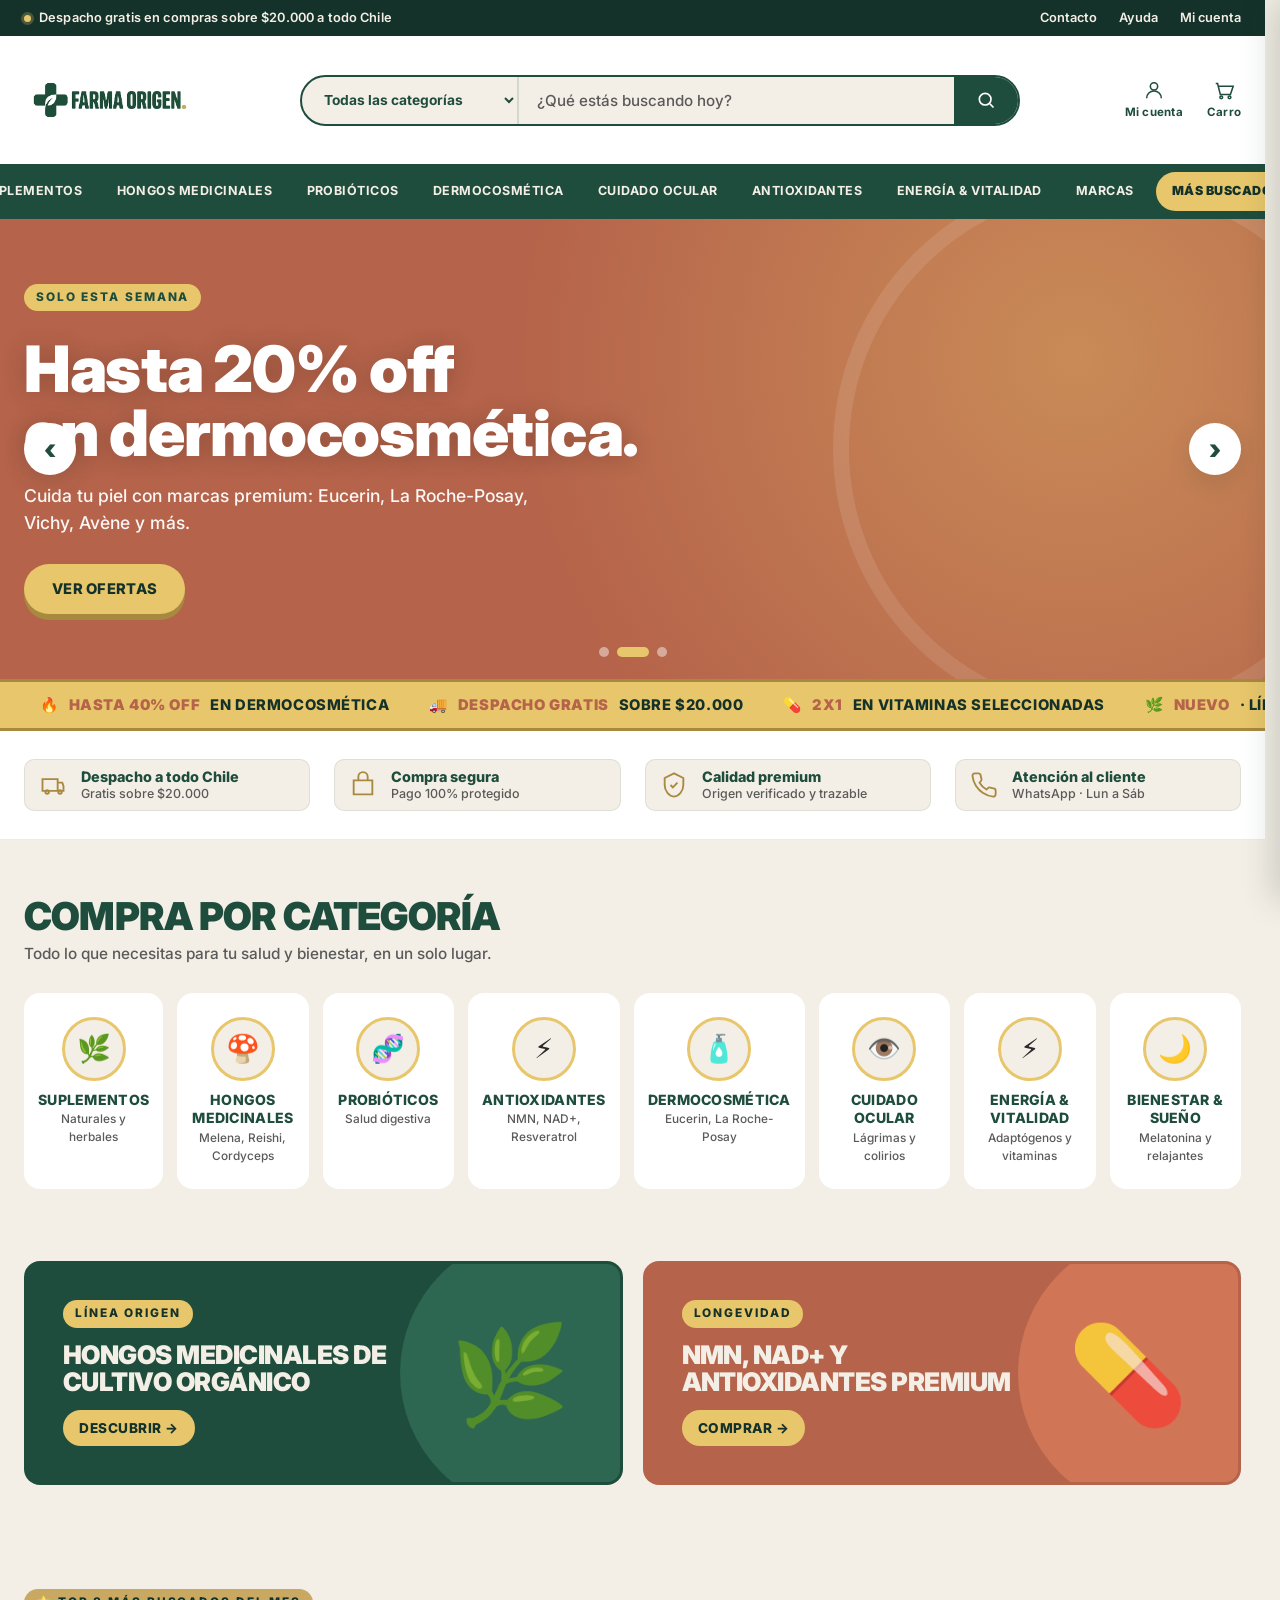
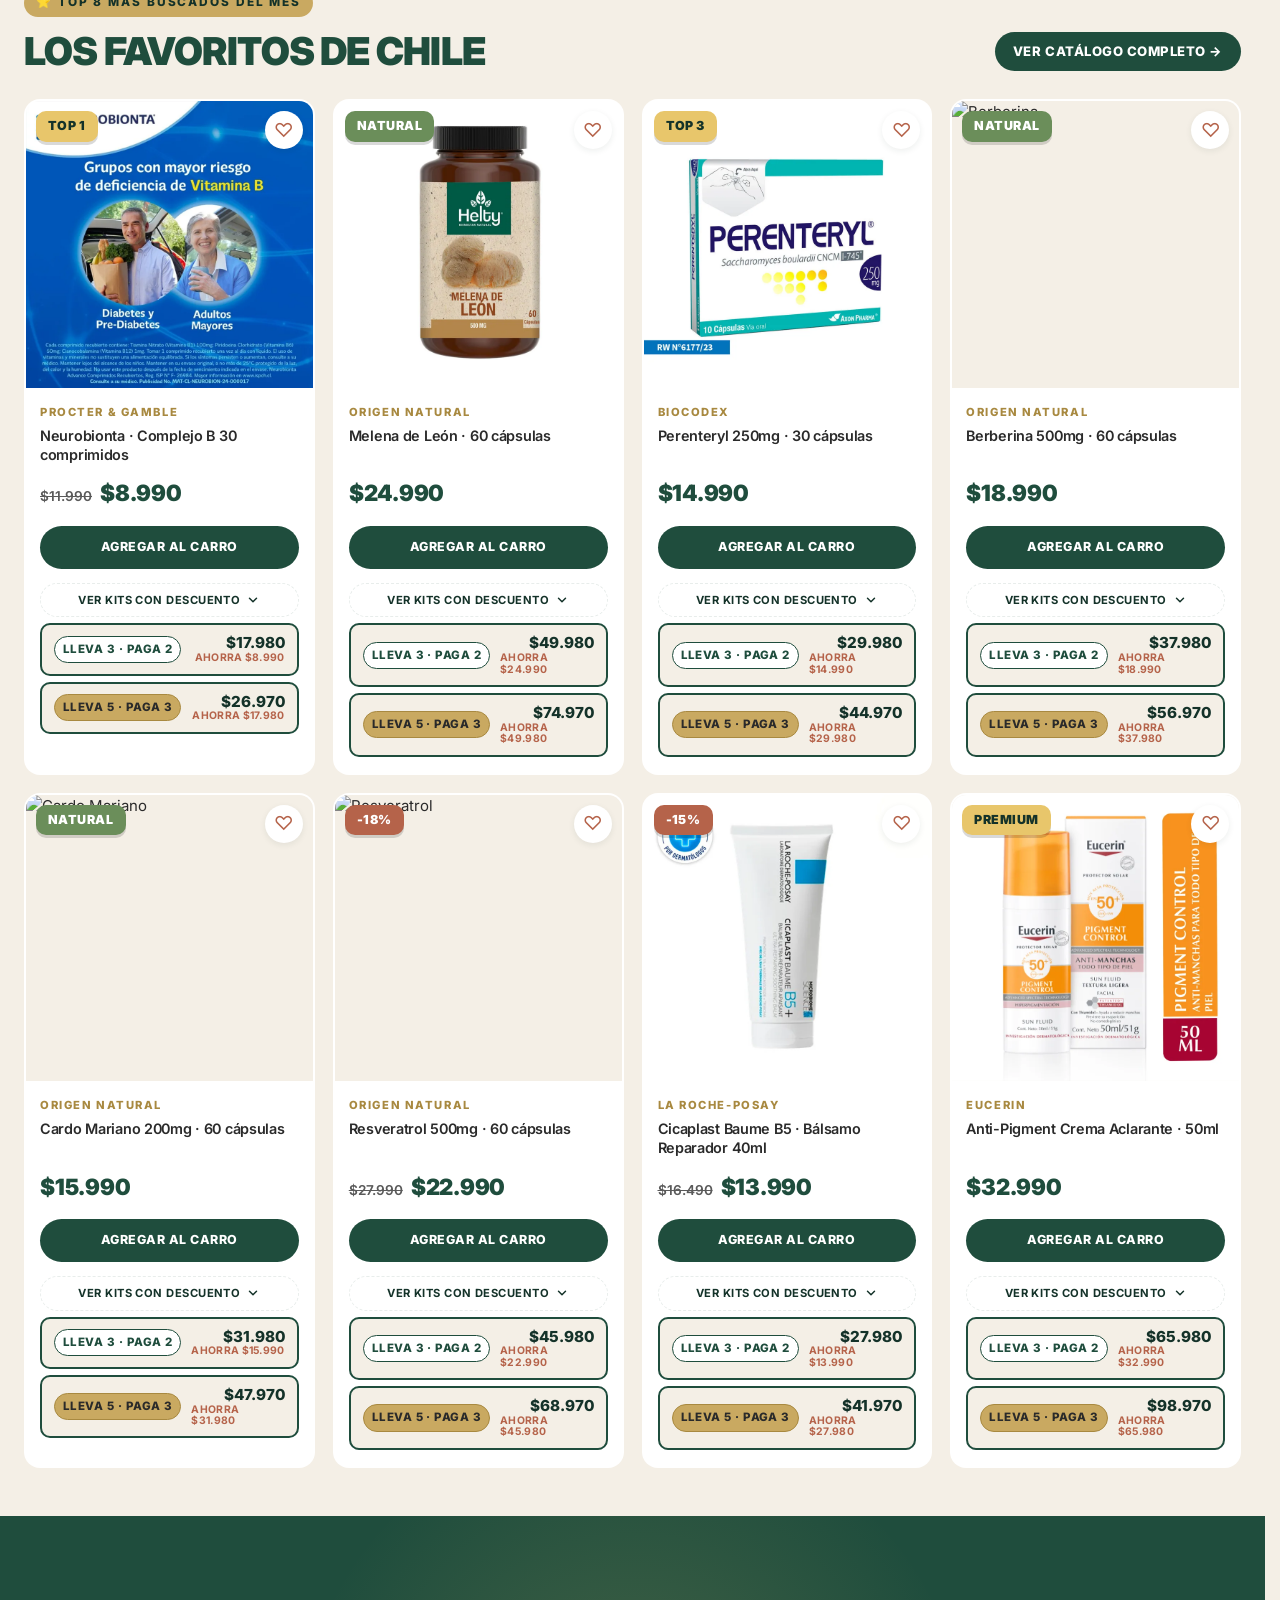
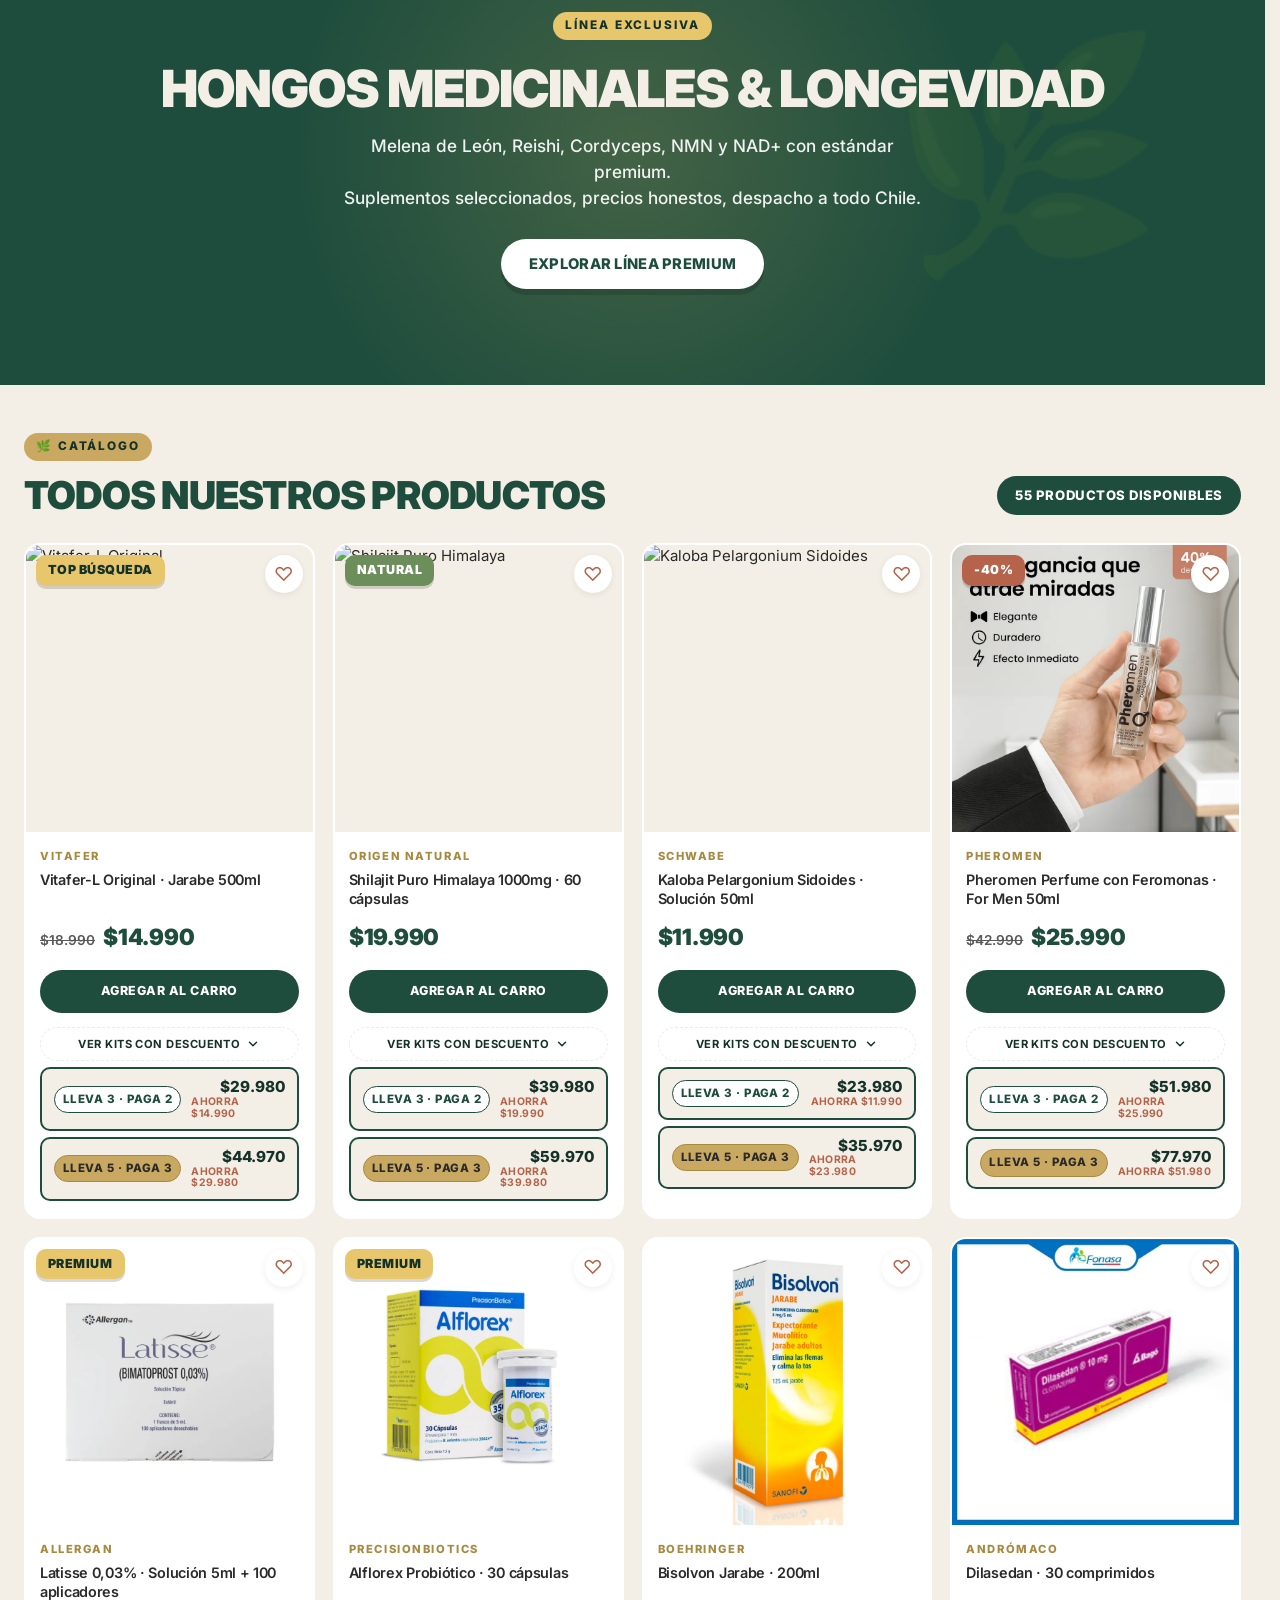
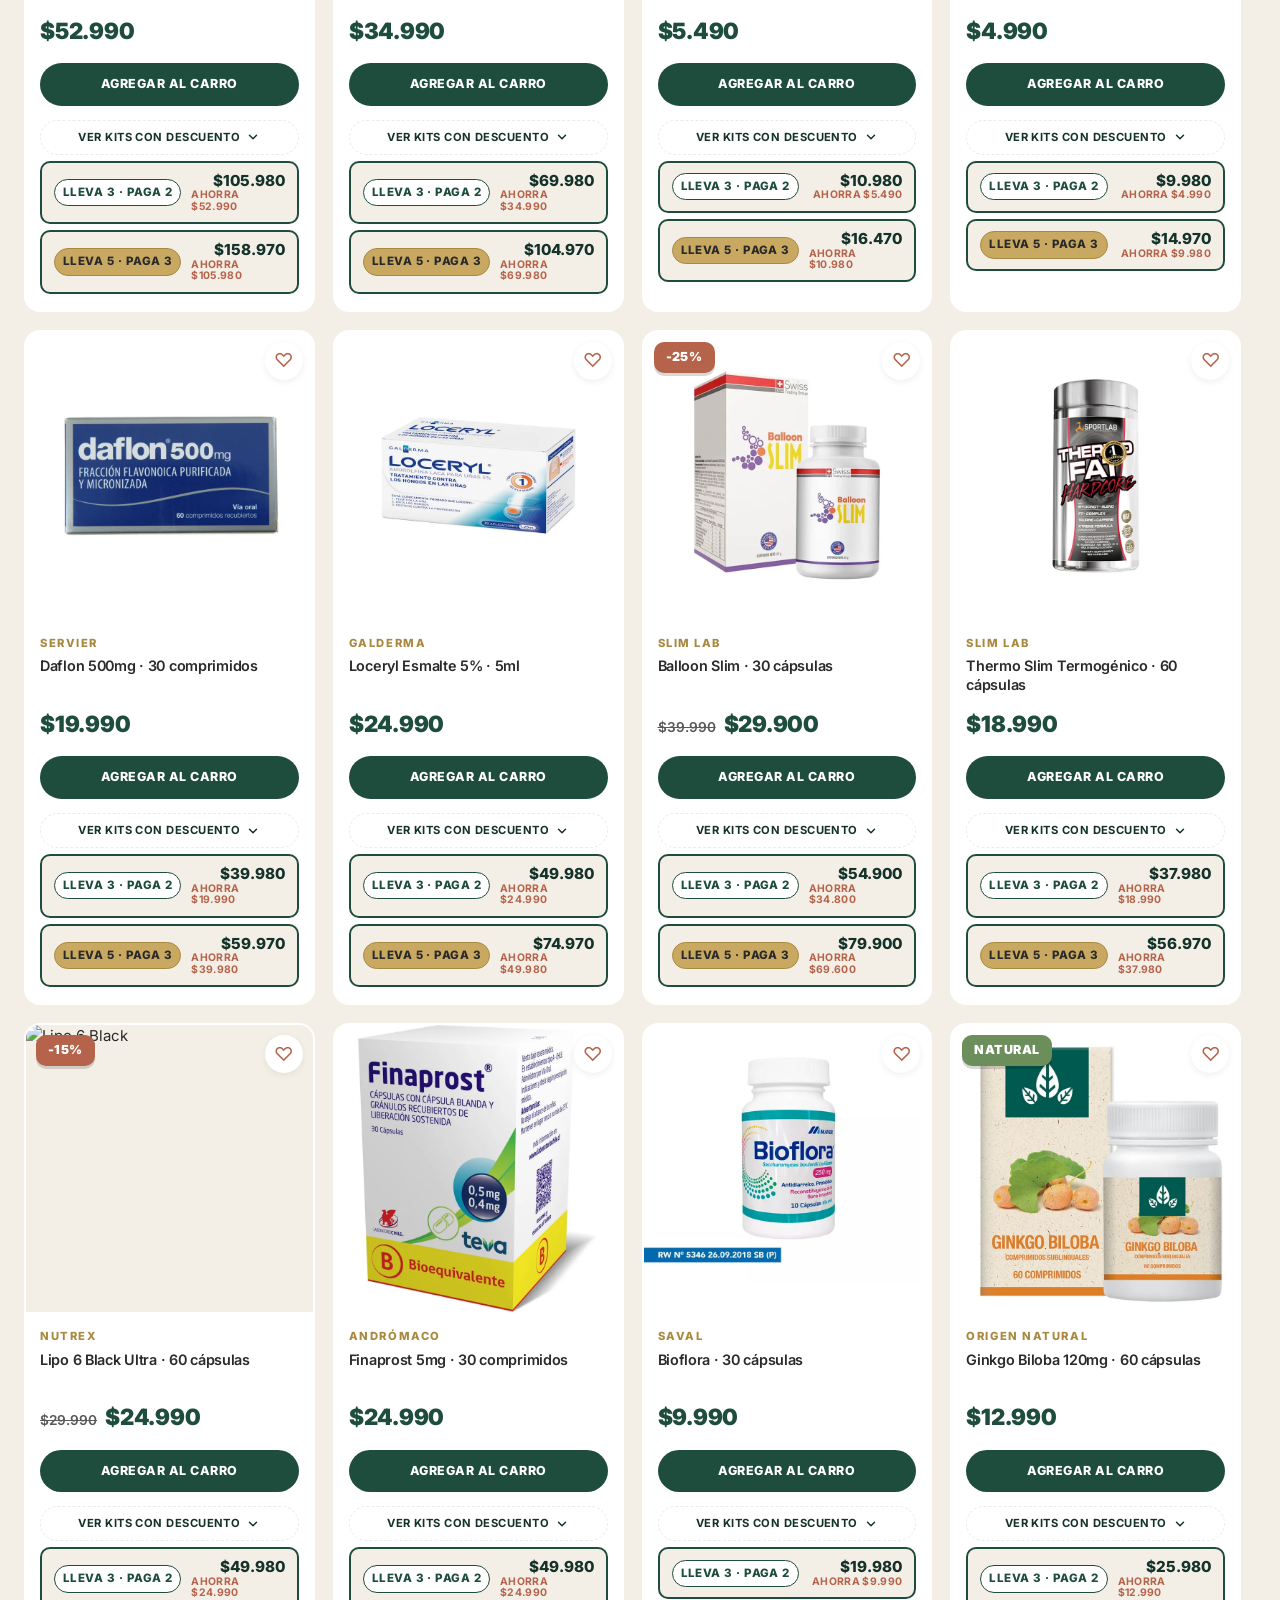
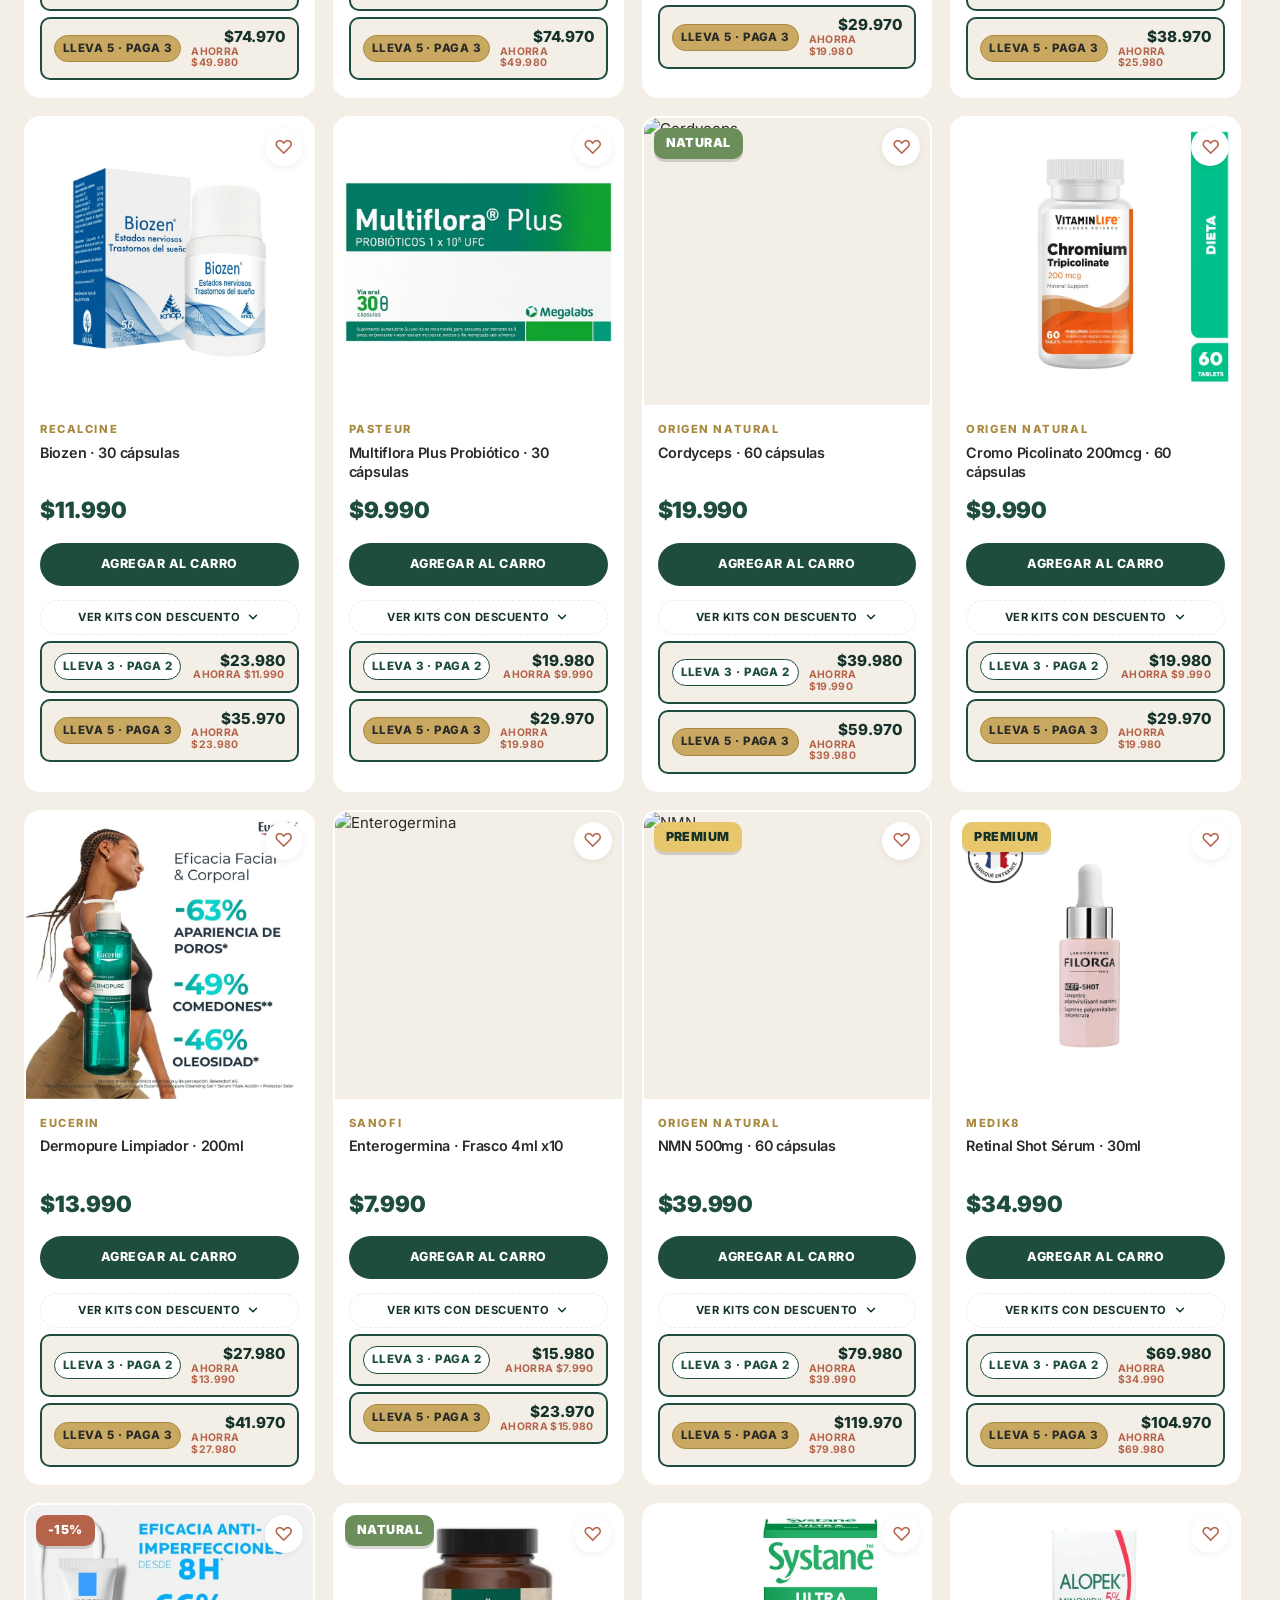
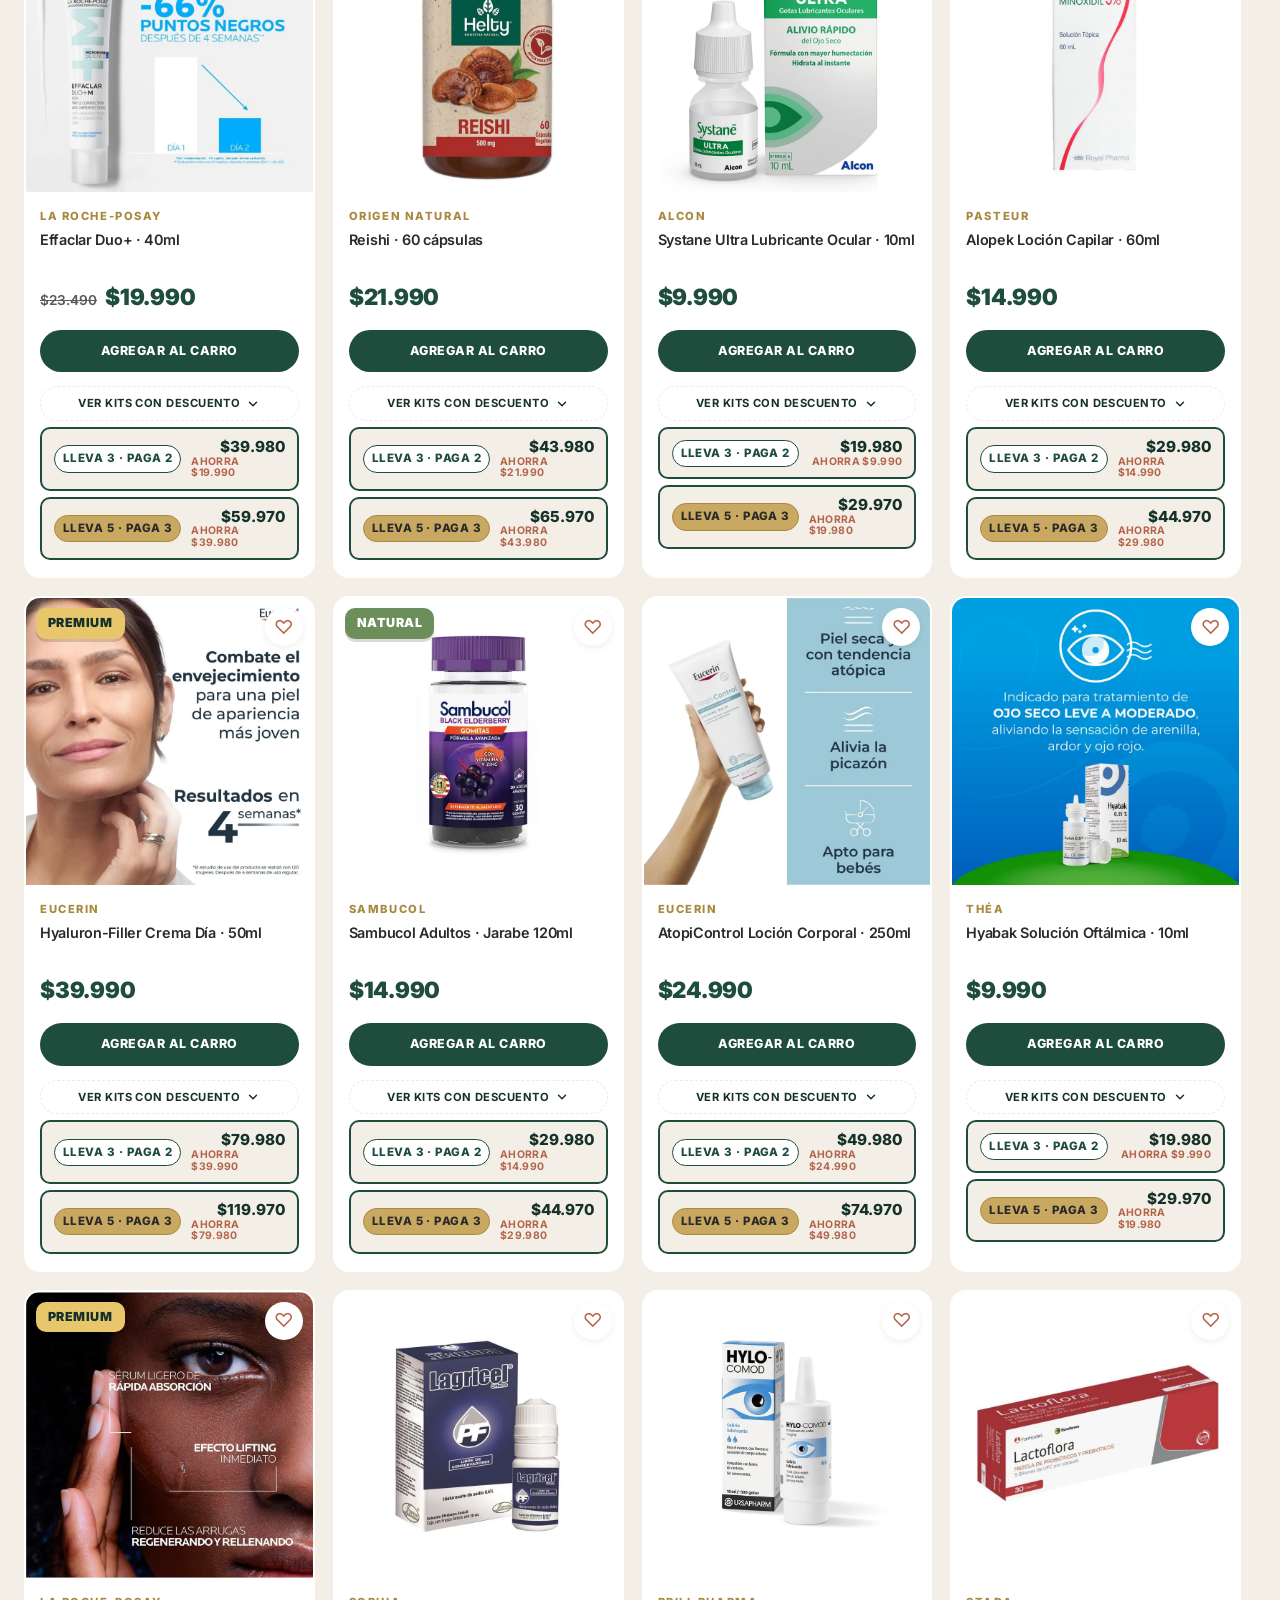
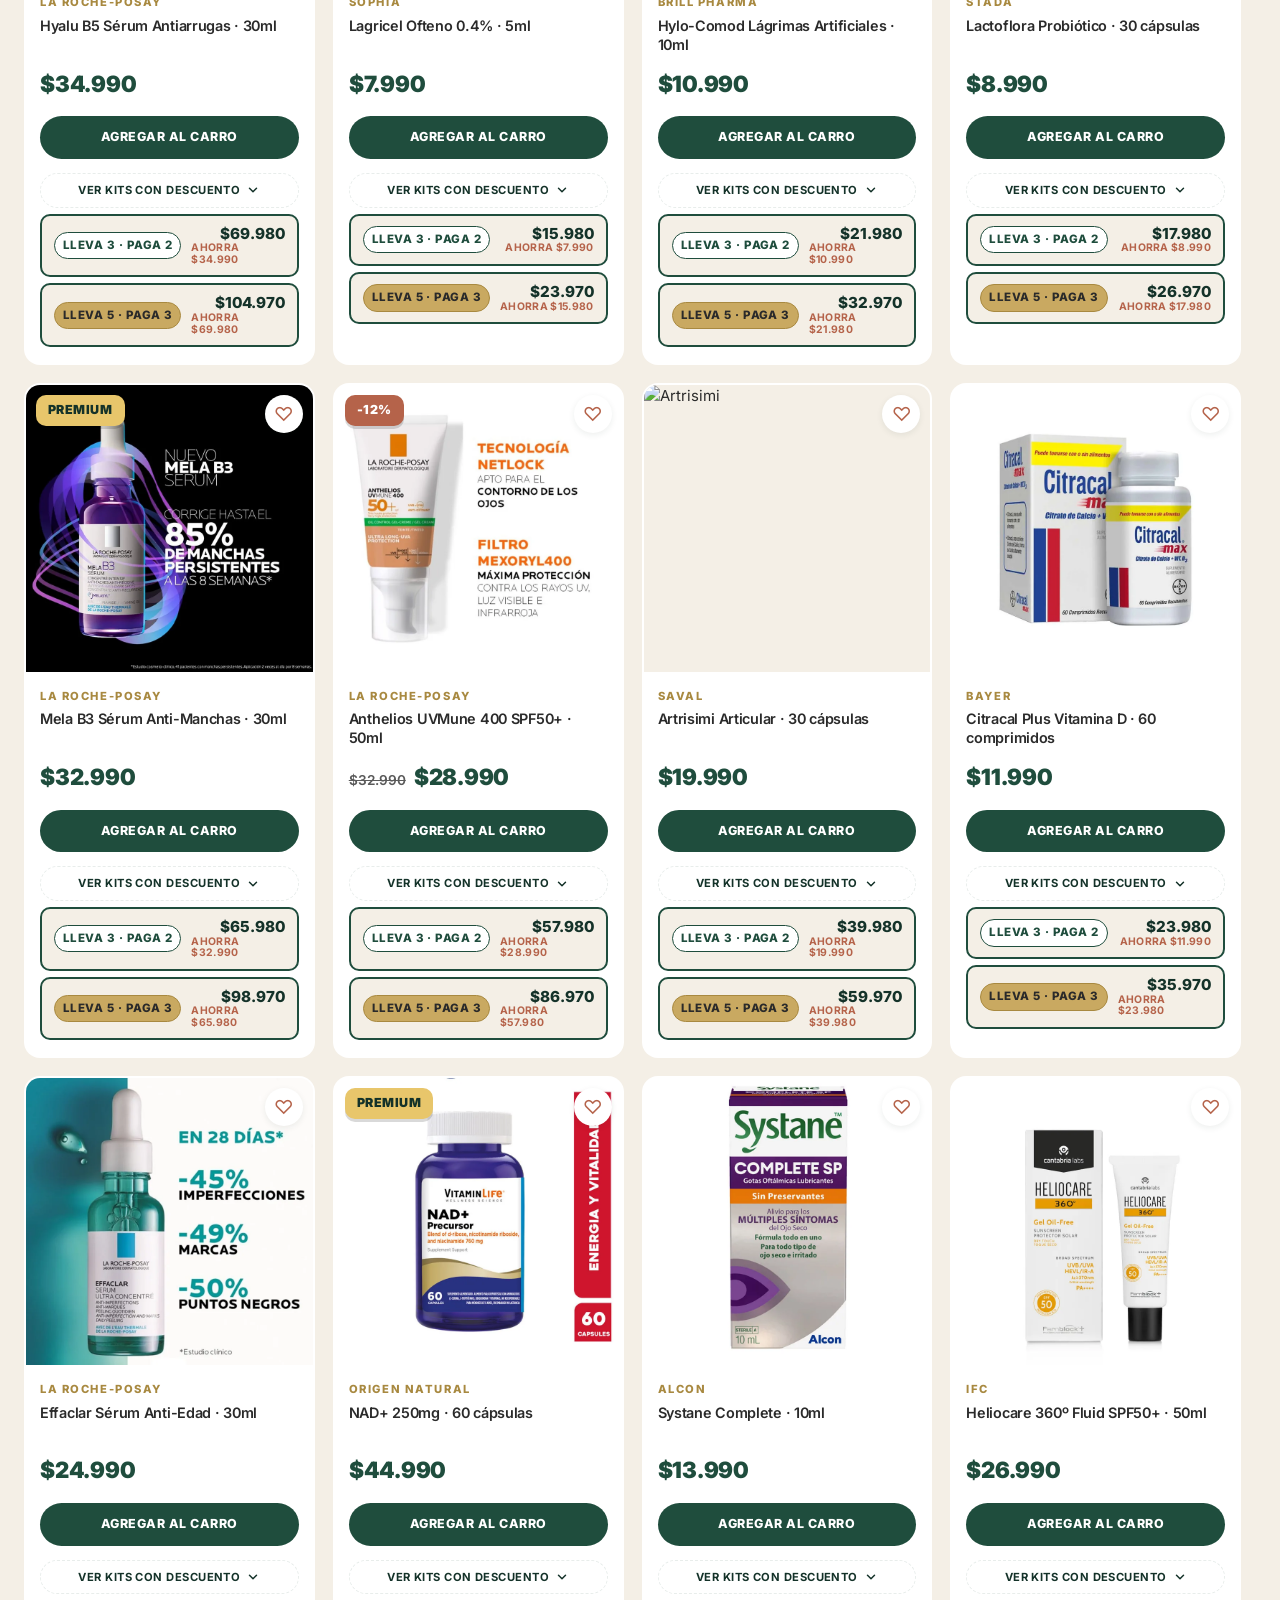
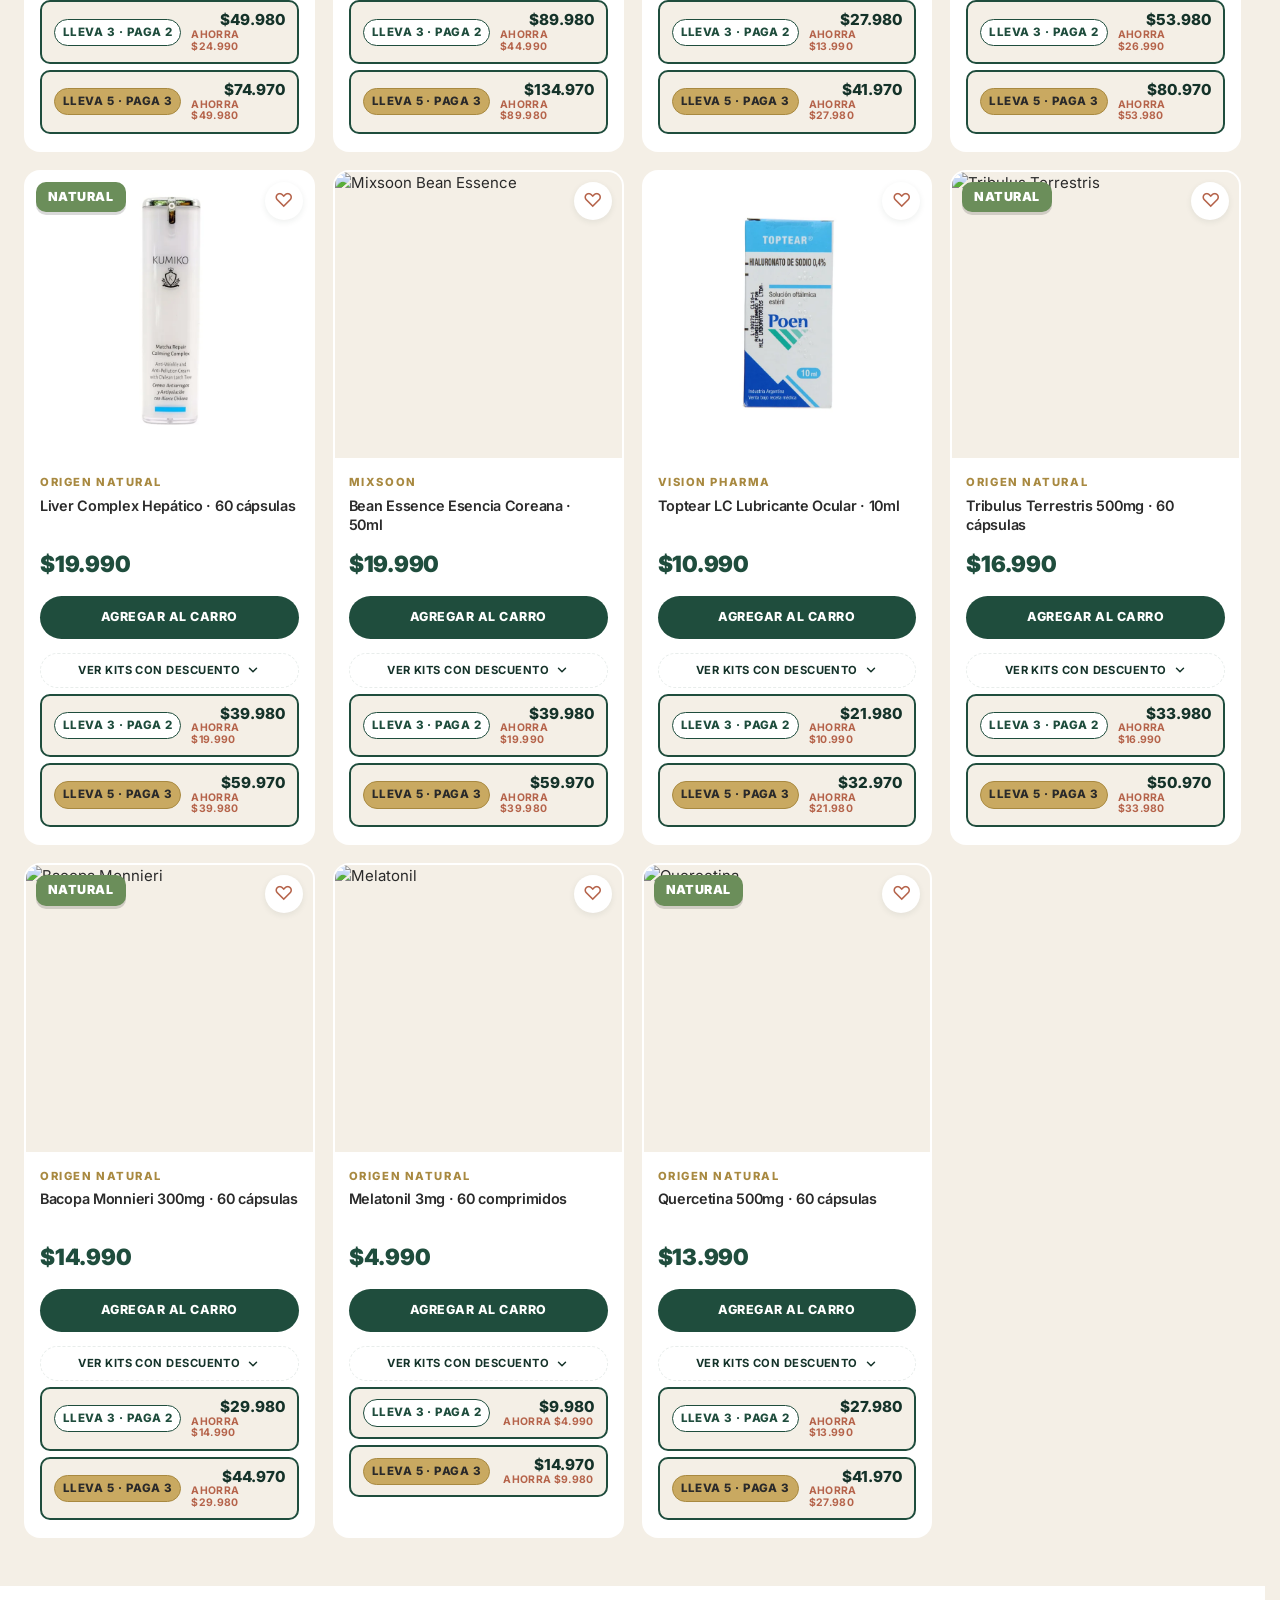
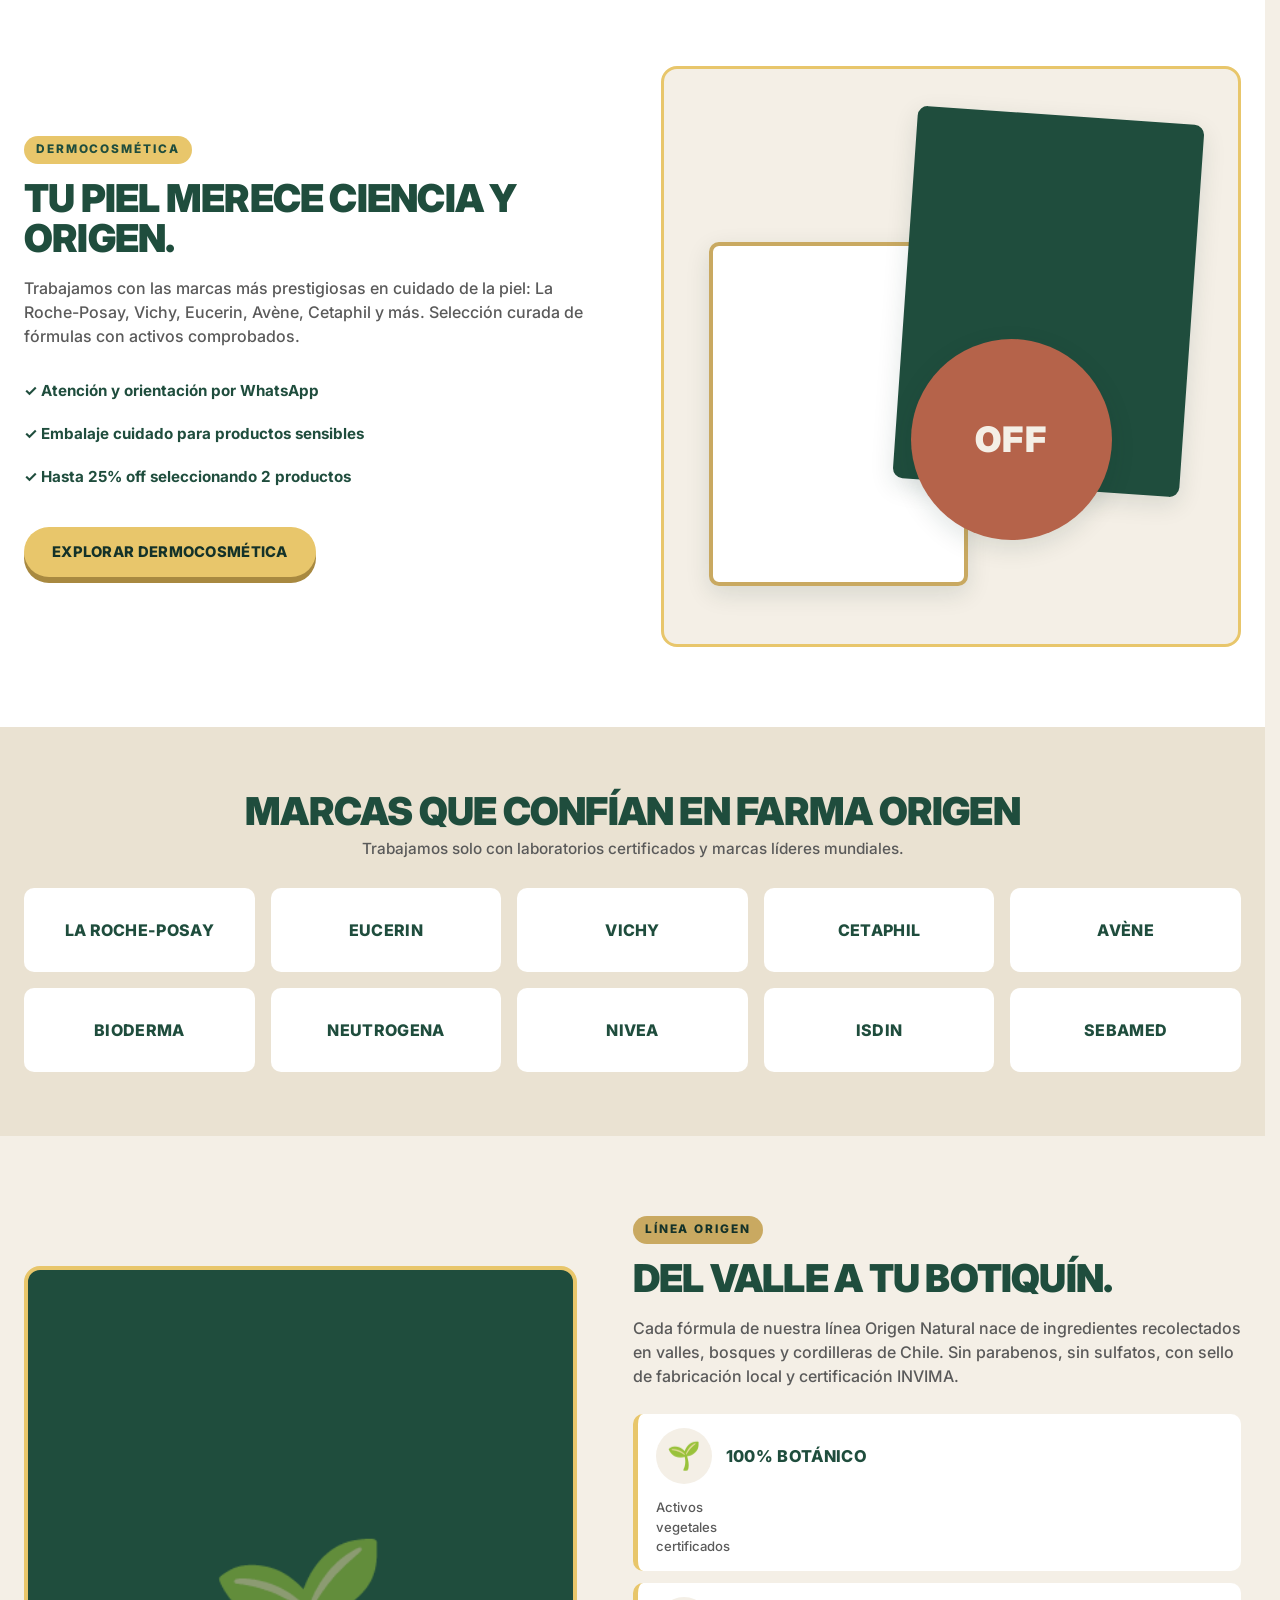
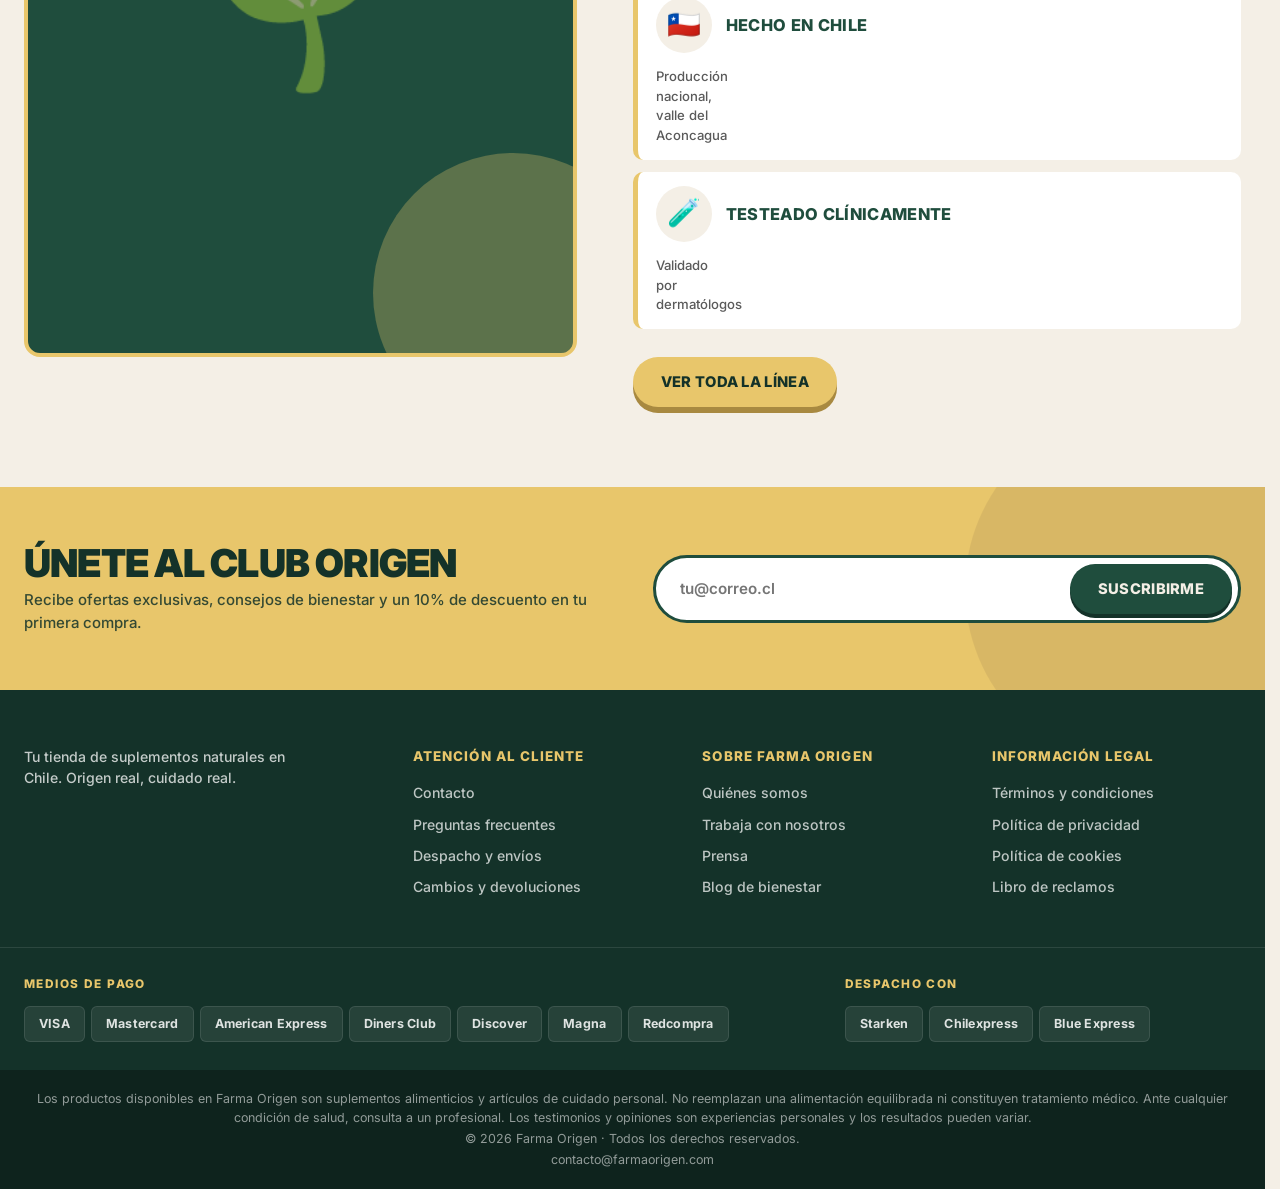
==== commit 747b568f: "ui: lower free shipping threshold to $20.000, center checkout trust bar, remove favoritos, lock PDP " ====
--- a/index.html
+++ b/index.html
@@ -30,7 +30,7 @@
     <div class="container topbar-inner">
       <p class="topbar-msg">
         <span class="dot"></span>
-        Despacho gratis en compras sobre $30.000 a todo Chile
+        Despacho gratis en compras sobre $20.000 a todo Chile
       </p>
       <nav class="topbar-nav" aria-label="Accesos rápidos">
         <a href="#contacto">Contacto</a>
@@ -72,10 +72,6 @@
           <svg viewBox="0 0 24 24" width="22" height="22" fill="none" stroke="currentColor" stroke-width="1.7"><circle cx="12" cy="8" r="4"/><path d="M4 21c0-4.4 3.6-8 8-8s8 3.6 8 8"/></svg>
           <span>Mi cuenta</span>
         </a>
-        <a href="#favoritos" class="hicon">
-          <svg viewBox="0 0 24 24" width="22" height="22" fill="none" stroke="currentColor" stroke-width="1.7"><path d="M12 21s-7-4.5-9.5-9A5.5 5.5 0 0 1 12 6a5.5 5.5 0 0 1 9.5 6c-2.5 4.5-9.5 9-9.5 9z"/></svg>
-          <span>Favoritos</span>
-        </a>
         <a href="#carro" class="hicon cart-btn" id="cartButton">
           <svg viewBox="0 0 24 24" width="22" height="22" fill="none" stroke="currentColor" stroke-width="1.7"><path d="M3 5h2l3 12h11l3-9H6"/><circle cx="9" cy="20" r="1.5"/><circle cx="18" cy="20" r="1.5"/></svg>
           <em class="cart-count" id="cartCount" hidden>0</em>
@@ -129,7 +125,7 @@
         <div class="container slide-inner">
           <div class="slide-copy">
             <span class="eyebrow">A todo Chile</span>
-            <h1>Despacho gratis<br/>sobre $30.000.</h1>
+            <h1>Despacho gratis<br/>sobre $20.000.</h1>
             <p>De Arica a Punta Arenas. Recibe tus productos en 24 a 72 horas hábiles.</p>
             <a href="#despacho" class="btn btn-primary">Conoce más</a>
           </div>
@@ -145,14 +141,14 @@
   <div class="ticker" aria-label="Promociones del día">
     <div class="ticker-track">
       <span>🔥 <strong>HASTA 40% OFF</strong> en dermocosmética</span>
-      <span>🚚 <strong>DESPACHO GRATIS</strong> sobre $30.000</span>
+      <span>🚚 <strong>DESPACHO GRATIS</strong> sobre $20.000</span>
       <span>💊 <strong>2x1</strong> en vitaminas seleccionadas</span>
       <span>🌿 <strong>NUEVO</strong> · Línea Origen Patagonia</span>
       <span>⚡ <strong>RETIRO EN TIENDA</strong> en 2 horas</span>
       <span>💳 <strong>3 CUOTAS SIN INTERÉS</strong> con todas las tarjetas</span>
       <!-- duplica pra loop infinito -->
       <span>🔥 <strong>HASTA 40% OFF</strong> en dermocosmética</span>
-      <span>🚚 <strong>DESPACHO GRATIS</strong> sobre $30.000</span>
+      <span>🚚 <strong>DESPACHO GRATIS</strong> sobre $20.000</span>
       <span>💊 <strong>2x1</strong> en vitaminas seleccionadas</span>
       <span>🌿 <strong>NUEVO</strong> · Línea Origen Patagonia</span>
       <span>⚡ <strong>RETIRO EN TIENDA</strong> en 2 horas</span>
@@ -165,7 +161,7 @@
     <div class="container trust-inner">
       <div class="trust-item">
         <svg viewBox="0 0 24 24" width="28" height="28" fill="none" stroke="currentColor" stroke-width="1.6"><path d="M3 7h13v10H3zM16 10h4l1 3v4h-5"/><circle cx="7" cy="18" r="1.5"/><circle cx="18" cy="18" r="1.5"/></svg>
-        <div><strong>Despacho a todo Chile</strong><span>Gratis sobre $30.000</span></div>
+        <div><strong>Despacho a todo Chile</strong><span>Gratis sobre $20.000</span></div>
       </div>
       <div class="trust-item">
         <svg viewBox="0 0 24 24" width="28" height="28" fill="none" stroke="currentColor" stroke-width="1.6"><path d="M4 8h16v12H4zM8 8V5a4 4 0 0 1 8 0v3"/></svg>
--- a/styles.css
+++ b/styles.css
@@ -363,6 +363,8 @@
   gap: 24px;
   align-items: center;
 }
+.logo-static { cursor: default; }
+.logo-static:hover { opacity: 1; }
 .hicon {
   display: flex;
   flex-direction: column;
@@ -2761,19 +2763,36 @@
   width: 56px; height: 56px;
   background: var(--cream);
   border-radius: var(--radius);
-  overflow: hidden;
-}
-.ck-item-img img { width: 100%; height: 100%; object-fit: contain; padding: 4px; }
+  /* overflow visible pra o badge de qty não ser cortado */
+  overflow: visible;
+}
+.ck-item-img img {
+  width: 100%; height: 100%;
+  object-fit: contain;
+  padding: 4px;
+  border-radius: var(--radius);
+  background: var(--cream);
+}
 .ck-item-qty {
-  position: absolute; top: -6px; right: -6px;
+  position: absolute;
+  top: -7px;
+  right: -7px;
   background: var(--green);
   color: var(--white);
-  width: 22px; height: 22px;
-  border-radius: 50%;
-  font-size: 0.72rem;
-  font-weight: 800;
-  display: flex; align-items: center; justify-content: center;
+  min-width: 22px;
+  height: 22px;
+  padding: 0 6px;
+  border-radius: 999px;
+  font-size: 0.7rem;
+  font-weight: 800;
+  font-style: normal;
+  line-height: 1;
+  display: inline-flex;
+  align-items: center;
+  justify-content: center;
   border: 2px solid var(--white);
+  box-shadow: 0 2px 4px rgba(20, 50, 41, 0.18);
+  z-index: 2;
 }
 .ck-item-info { min-width: 0; }
 .ck-item-info strong {
@@ -2862,13 +2881,14 @@
 
 .ck-mini-trust {
   list-style: none;
-  display: flex; flex-direction: column; gap: 6px;
+  display: flex; flex-direction: column; align-items: center; gap: 8px;
   margin-top: 6px;
-  padding-top: 14px;
+  padding: 14px 0 0;
   border-top: 1px solid var(--line);
+  text-align: center;
 }
 .ck-mini-trust li {
-  display: flex; align-items: center; gap: 8px;
+  display: flex; align-items: center; justify-content: center; gap: 8px;
   font-size: 0.78rem;
   color: var(--graphite-soft);
   font-weight: 600;
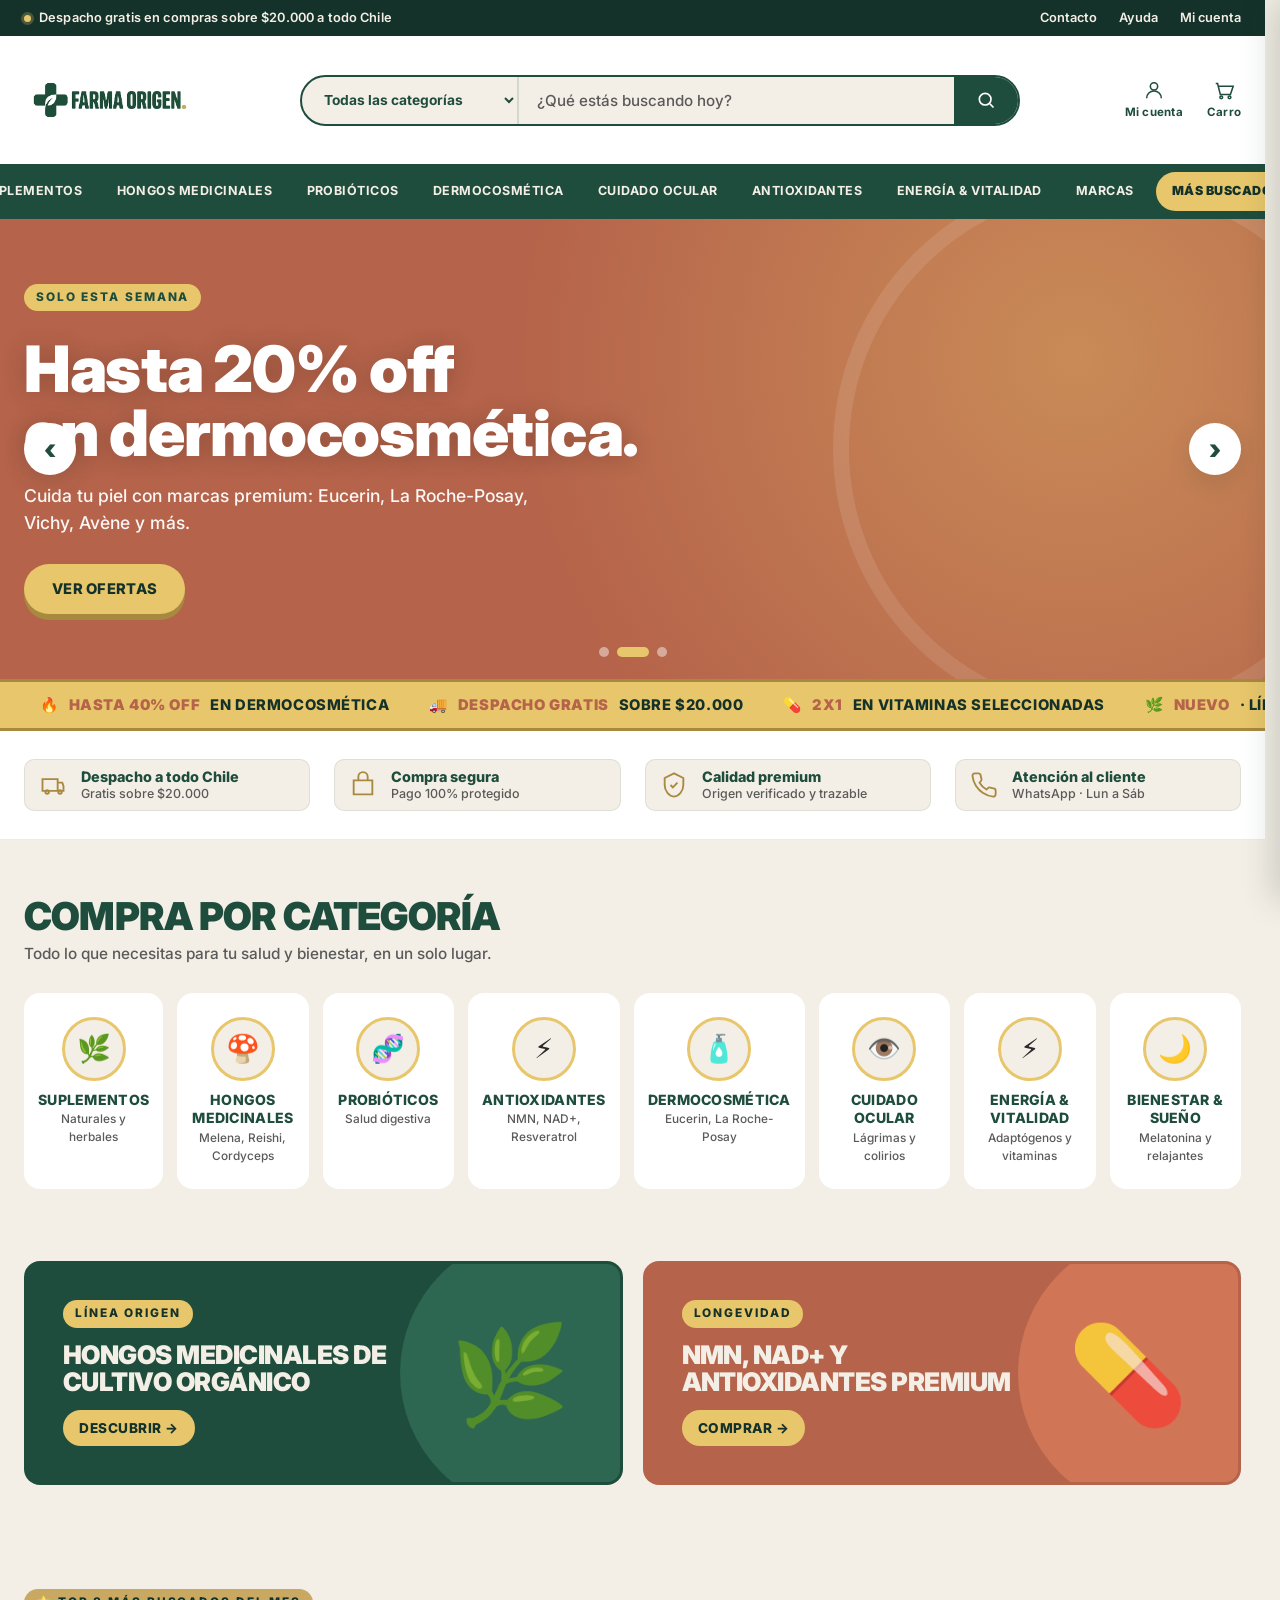
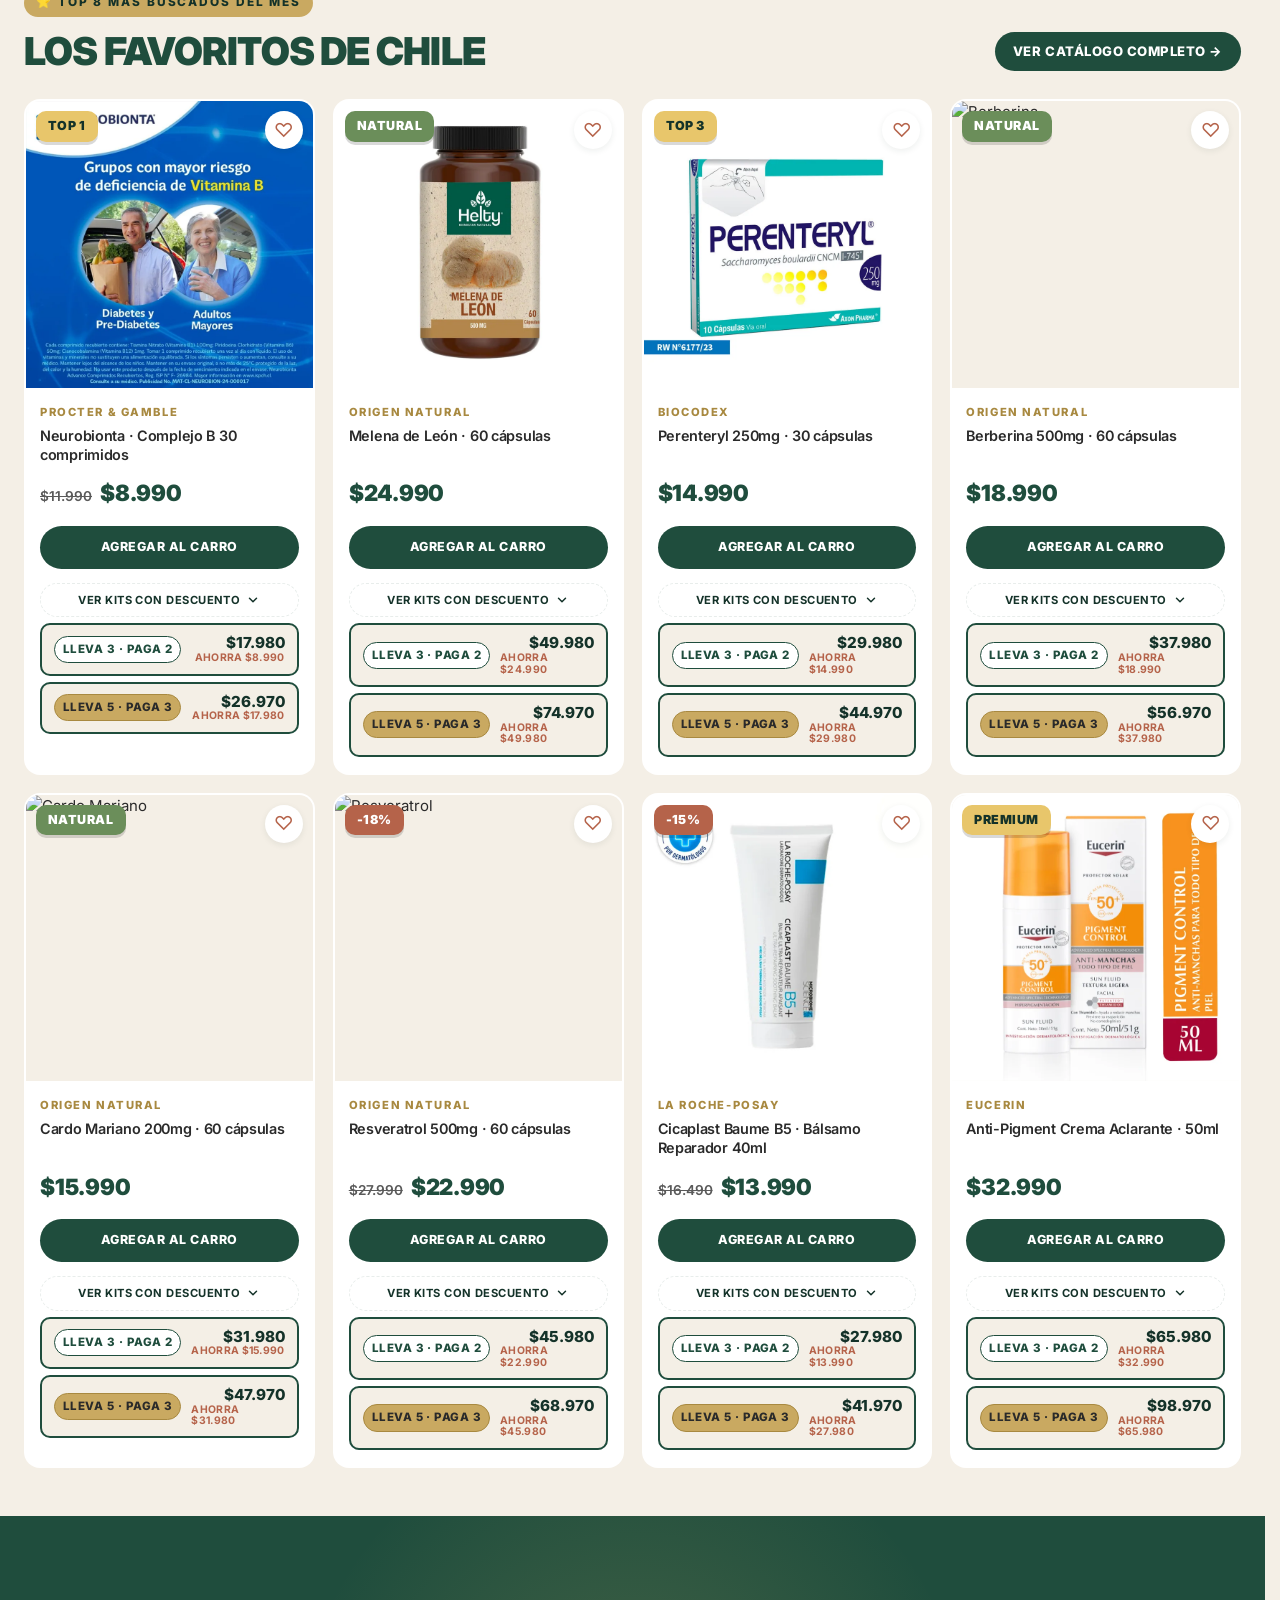
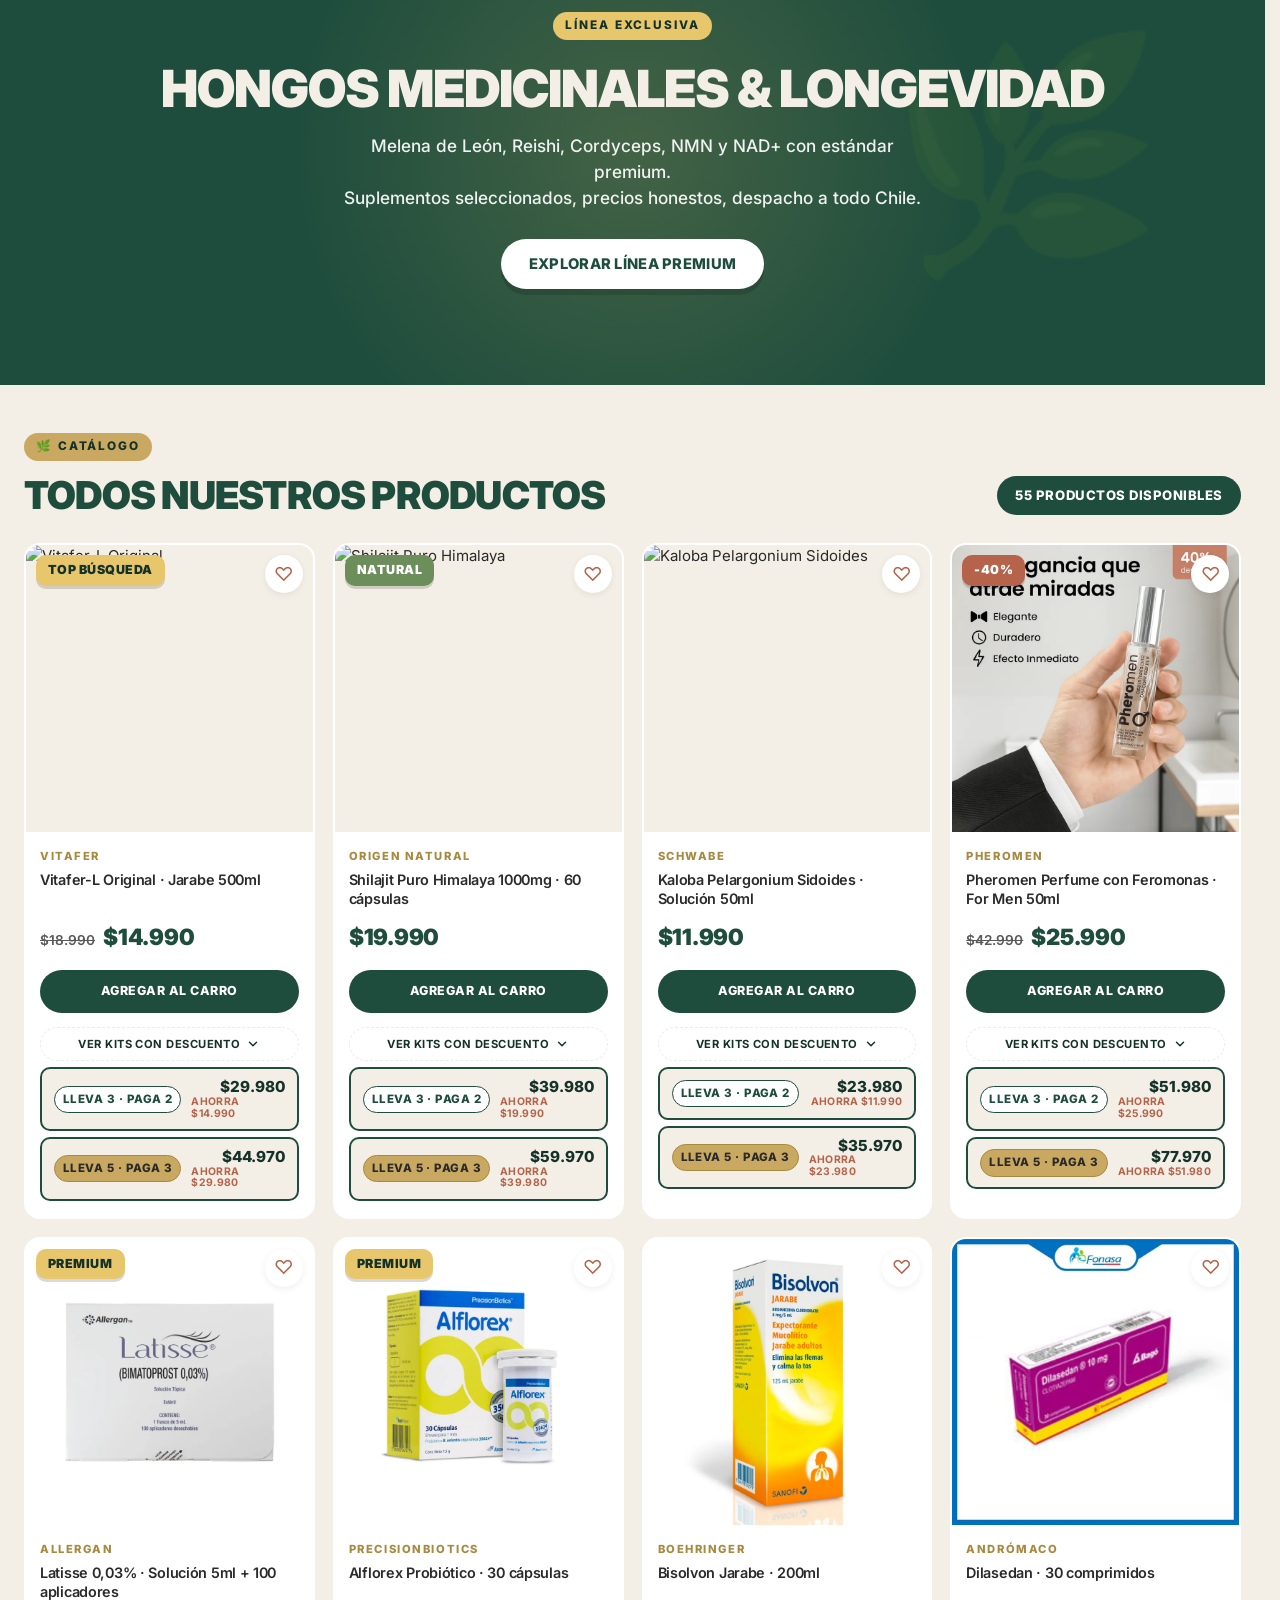
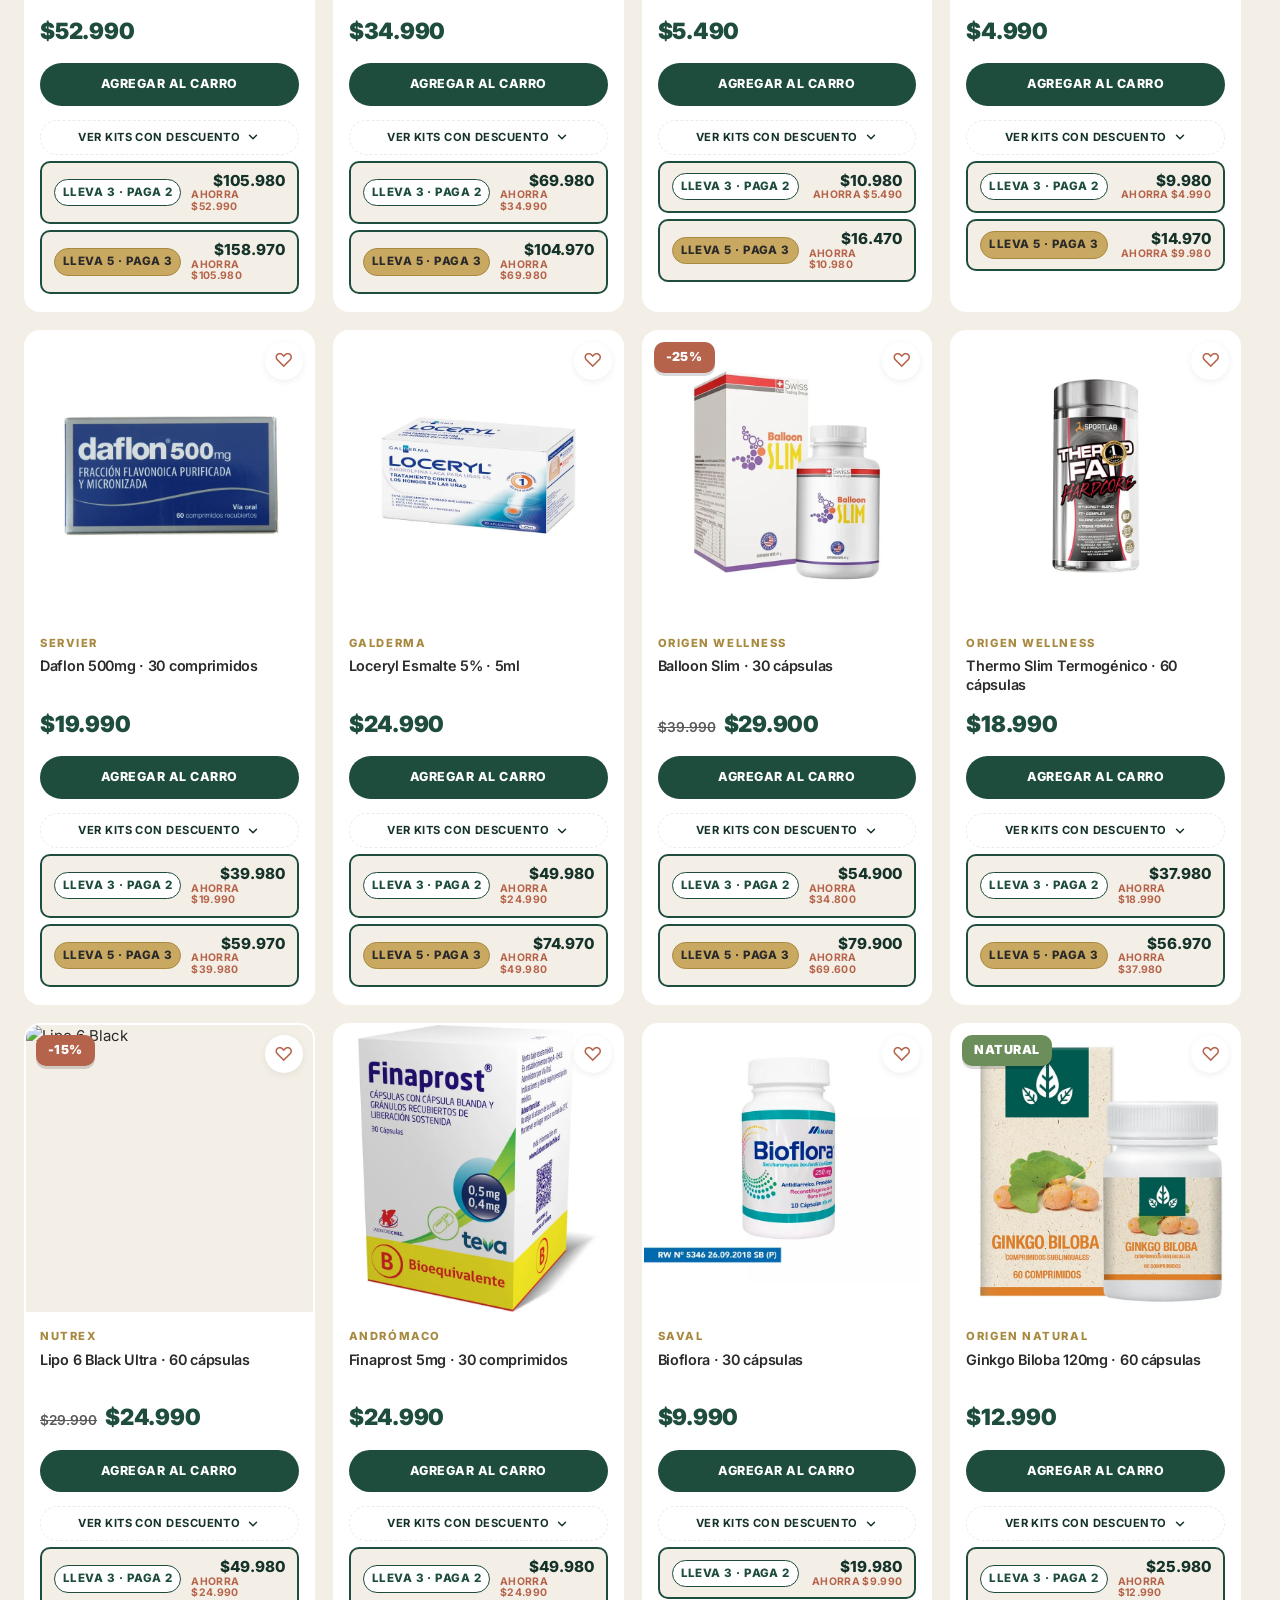
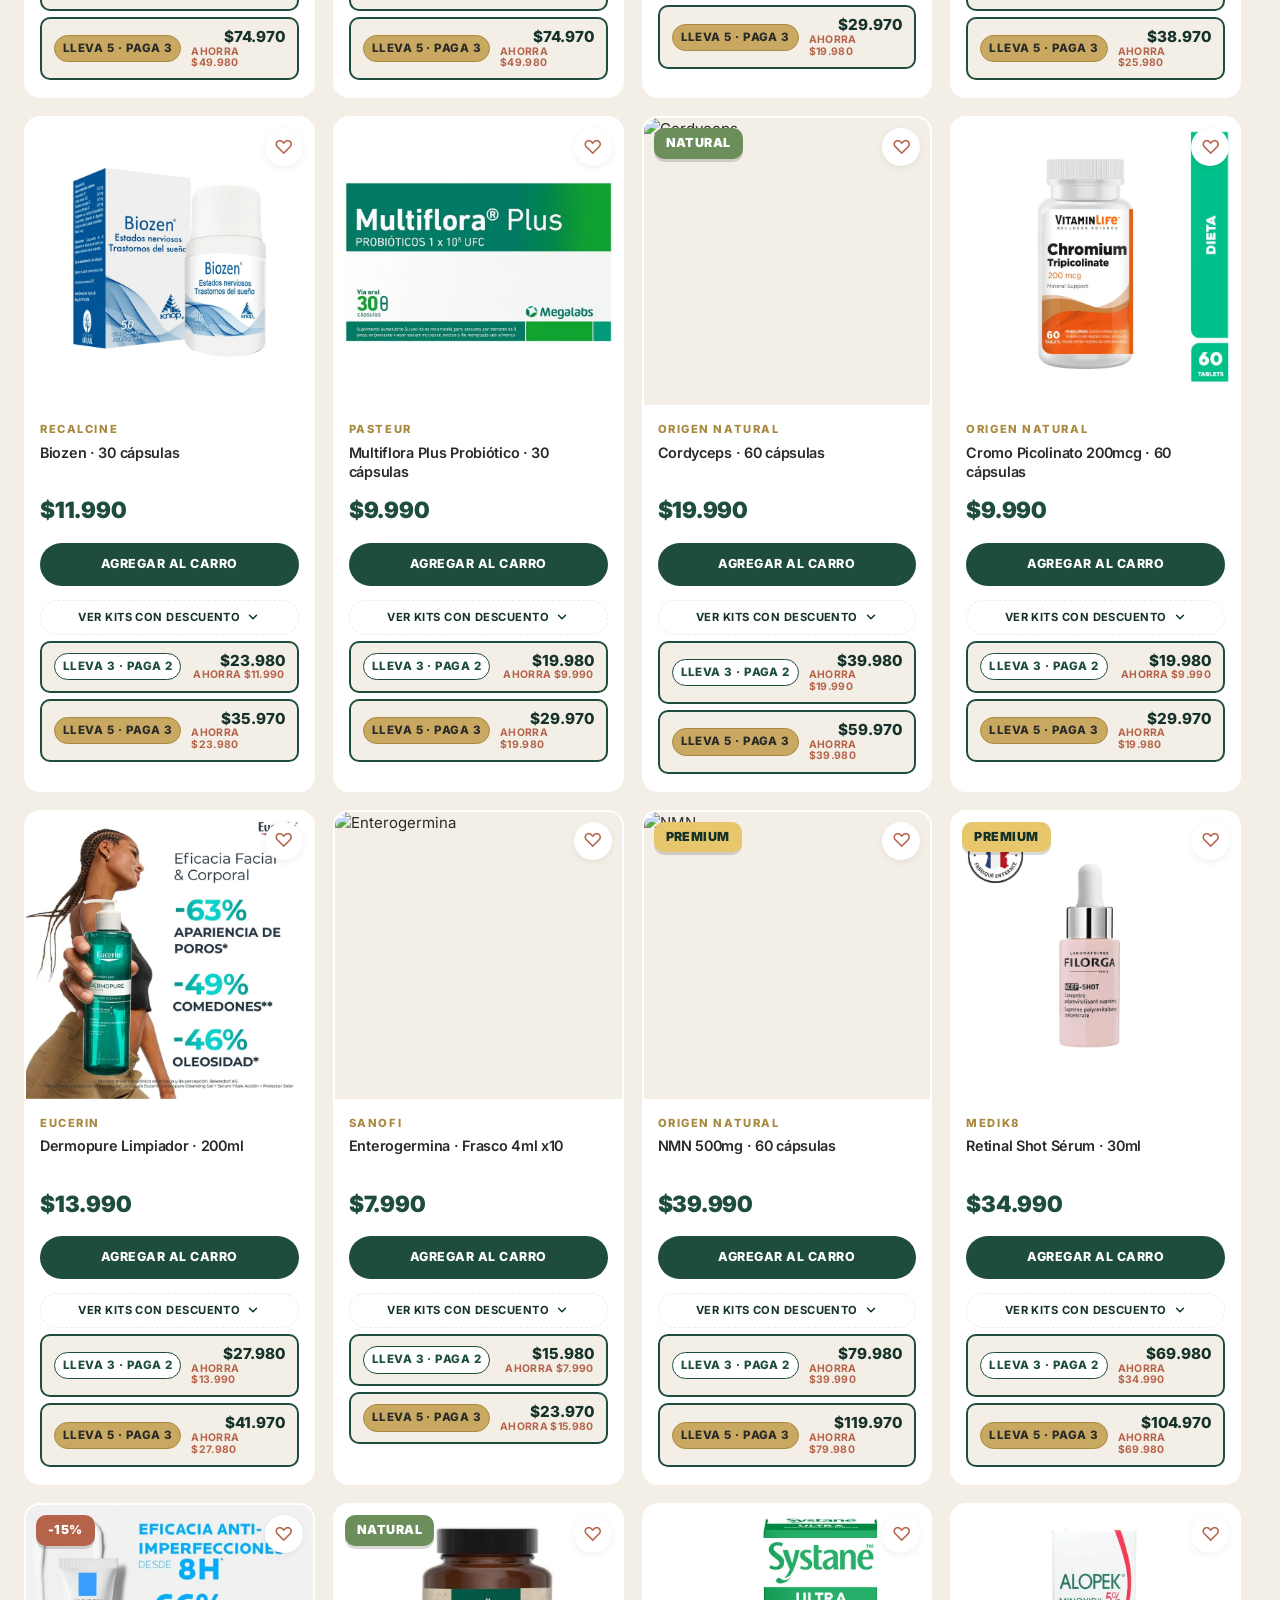
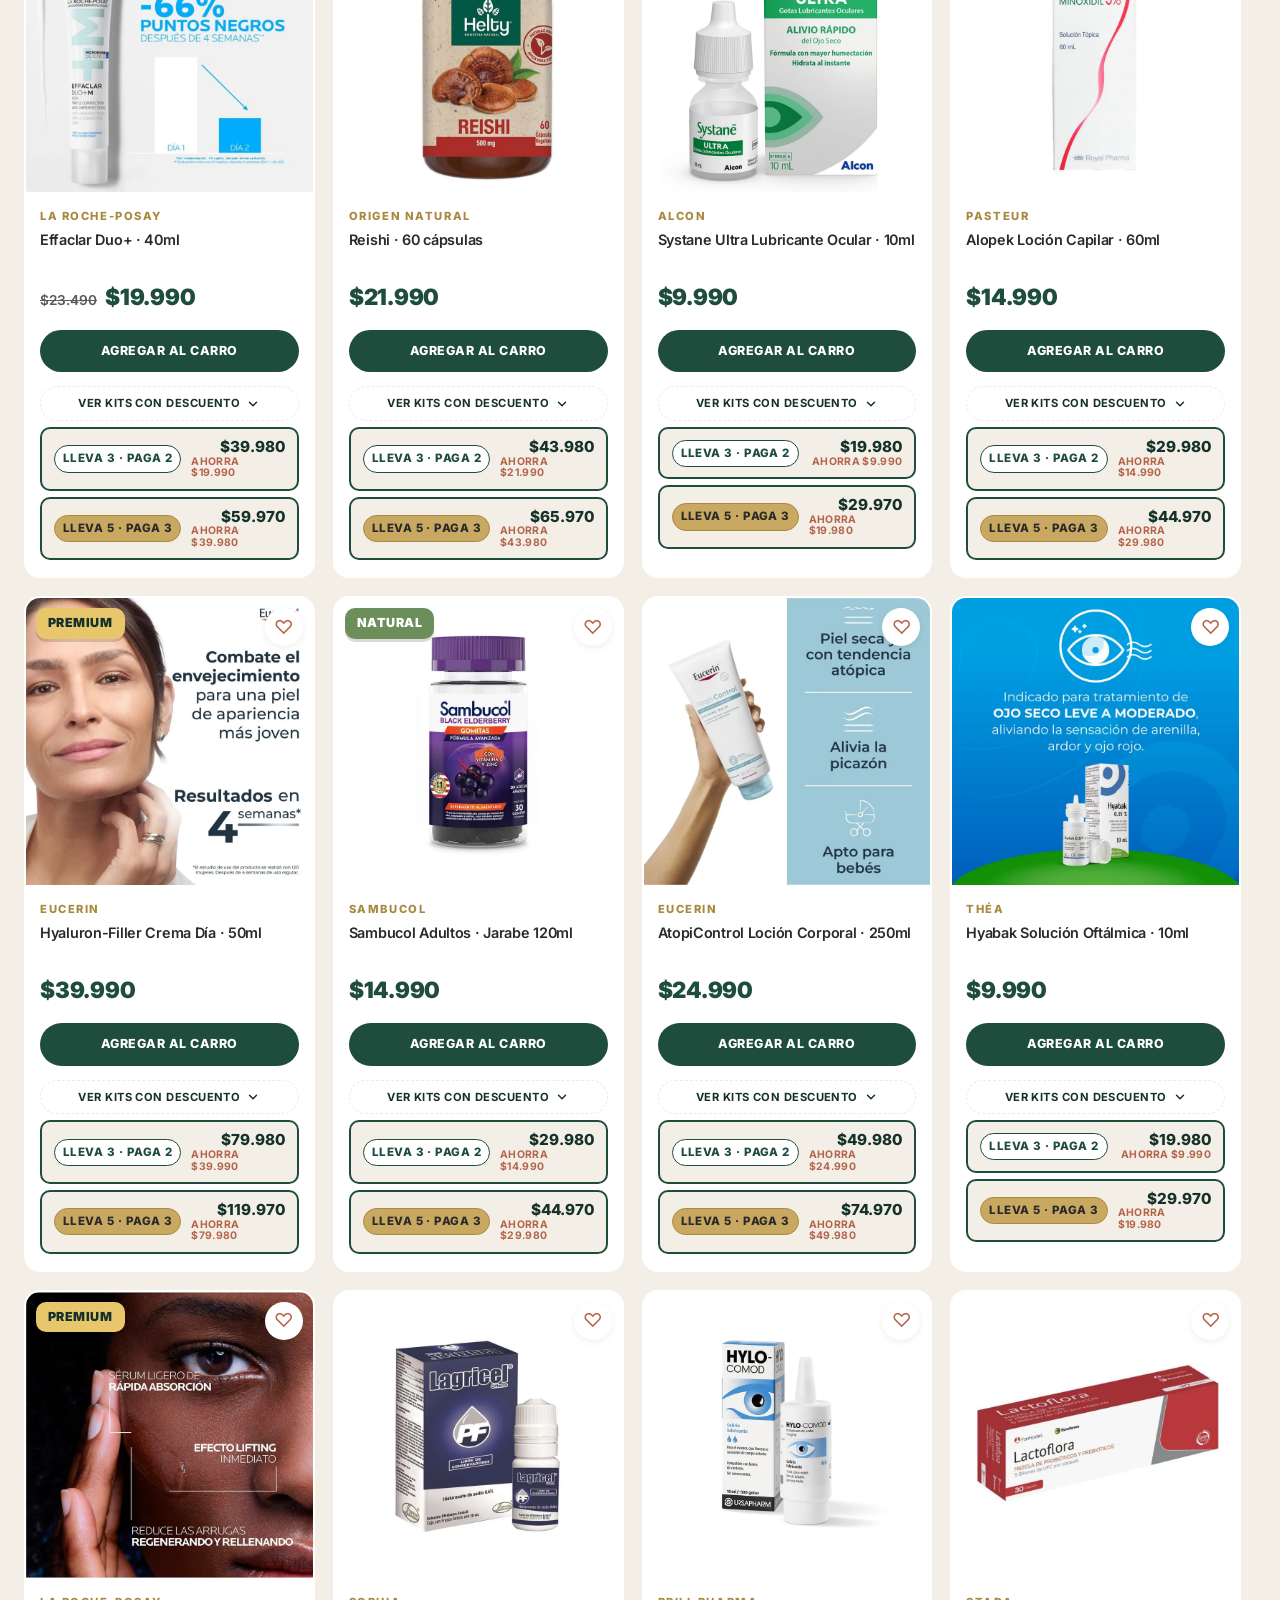
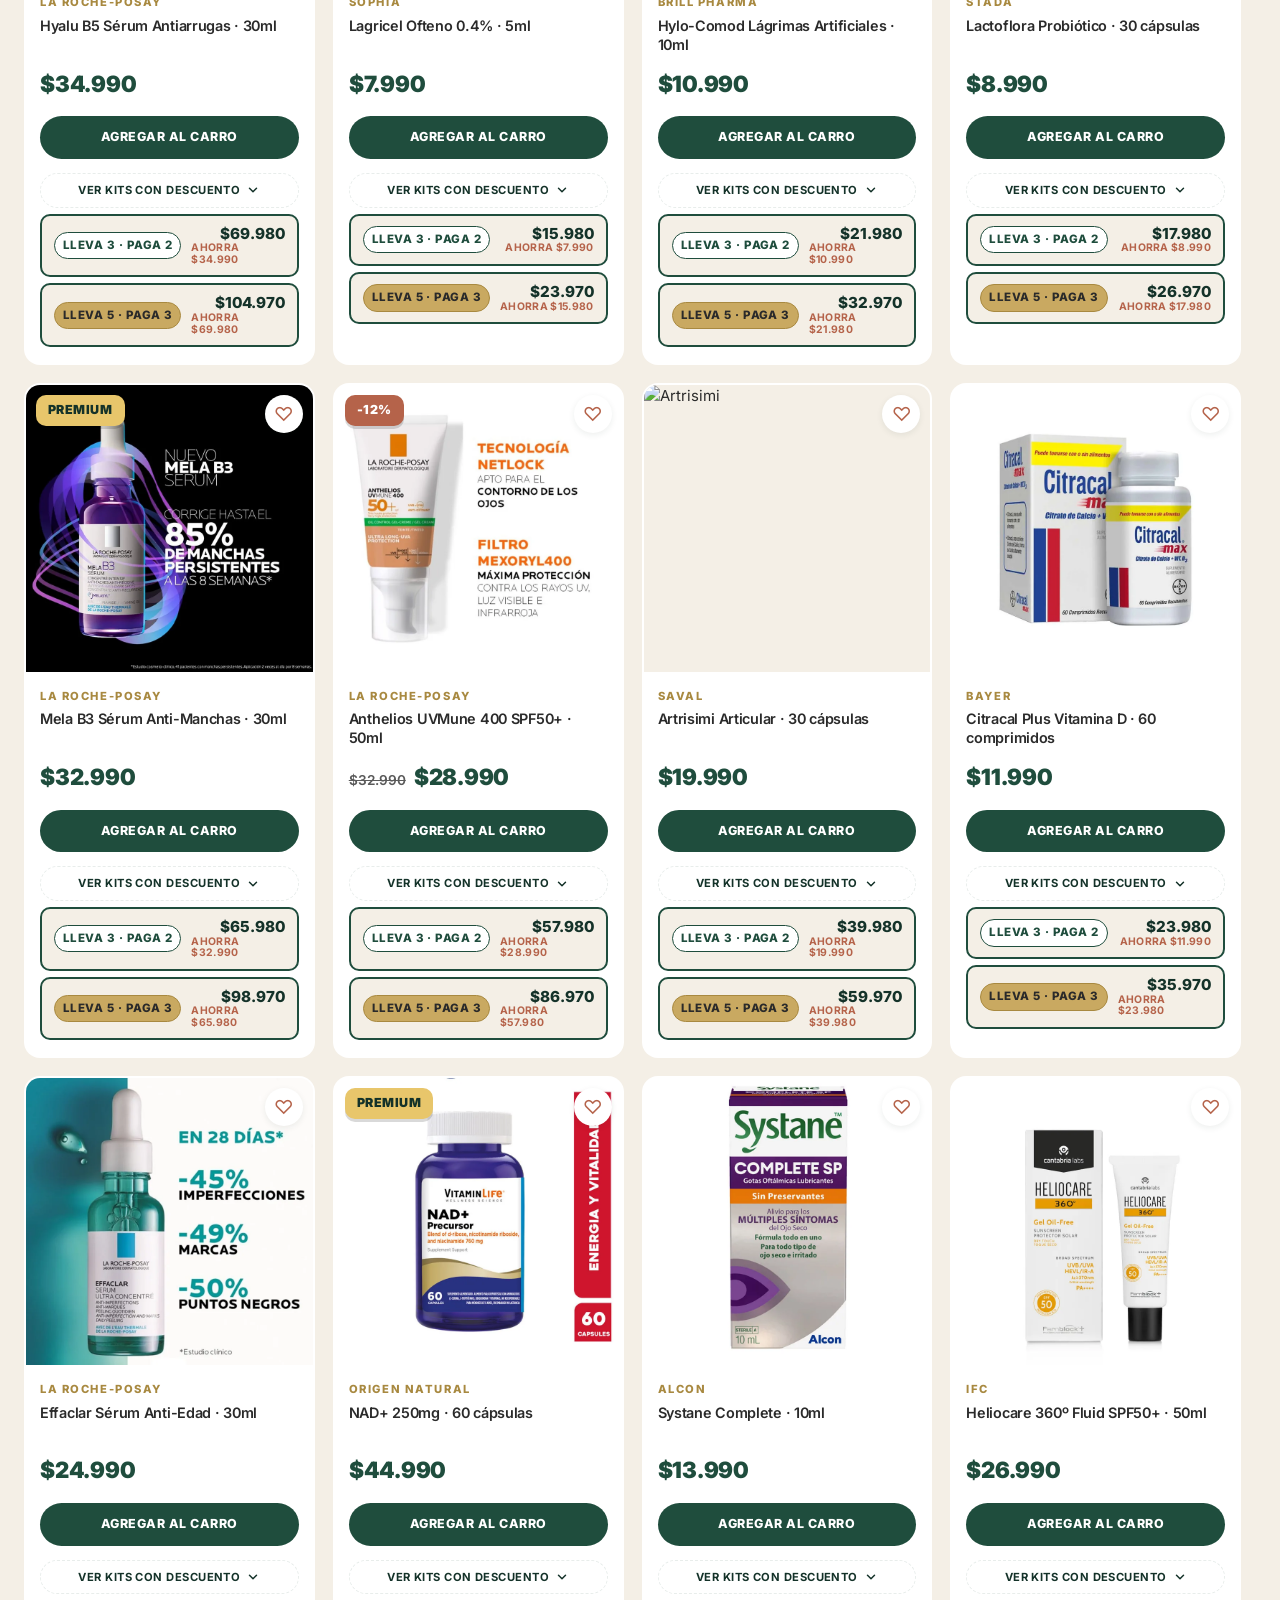
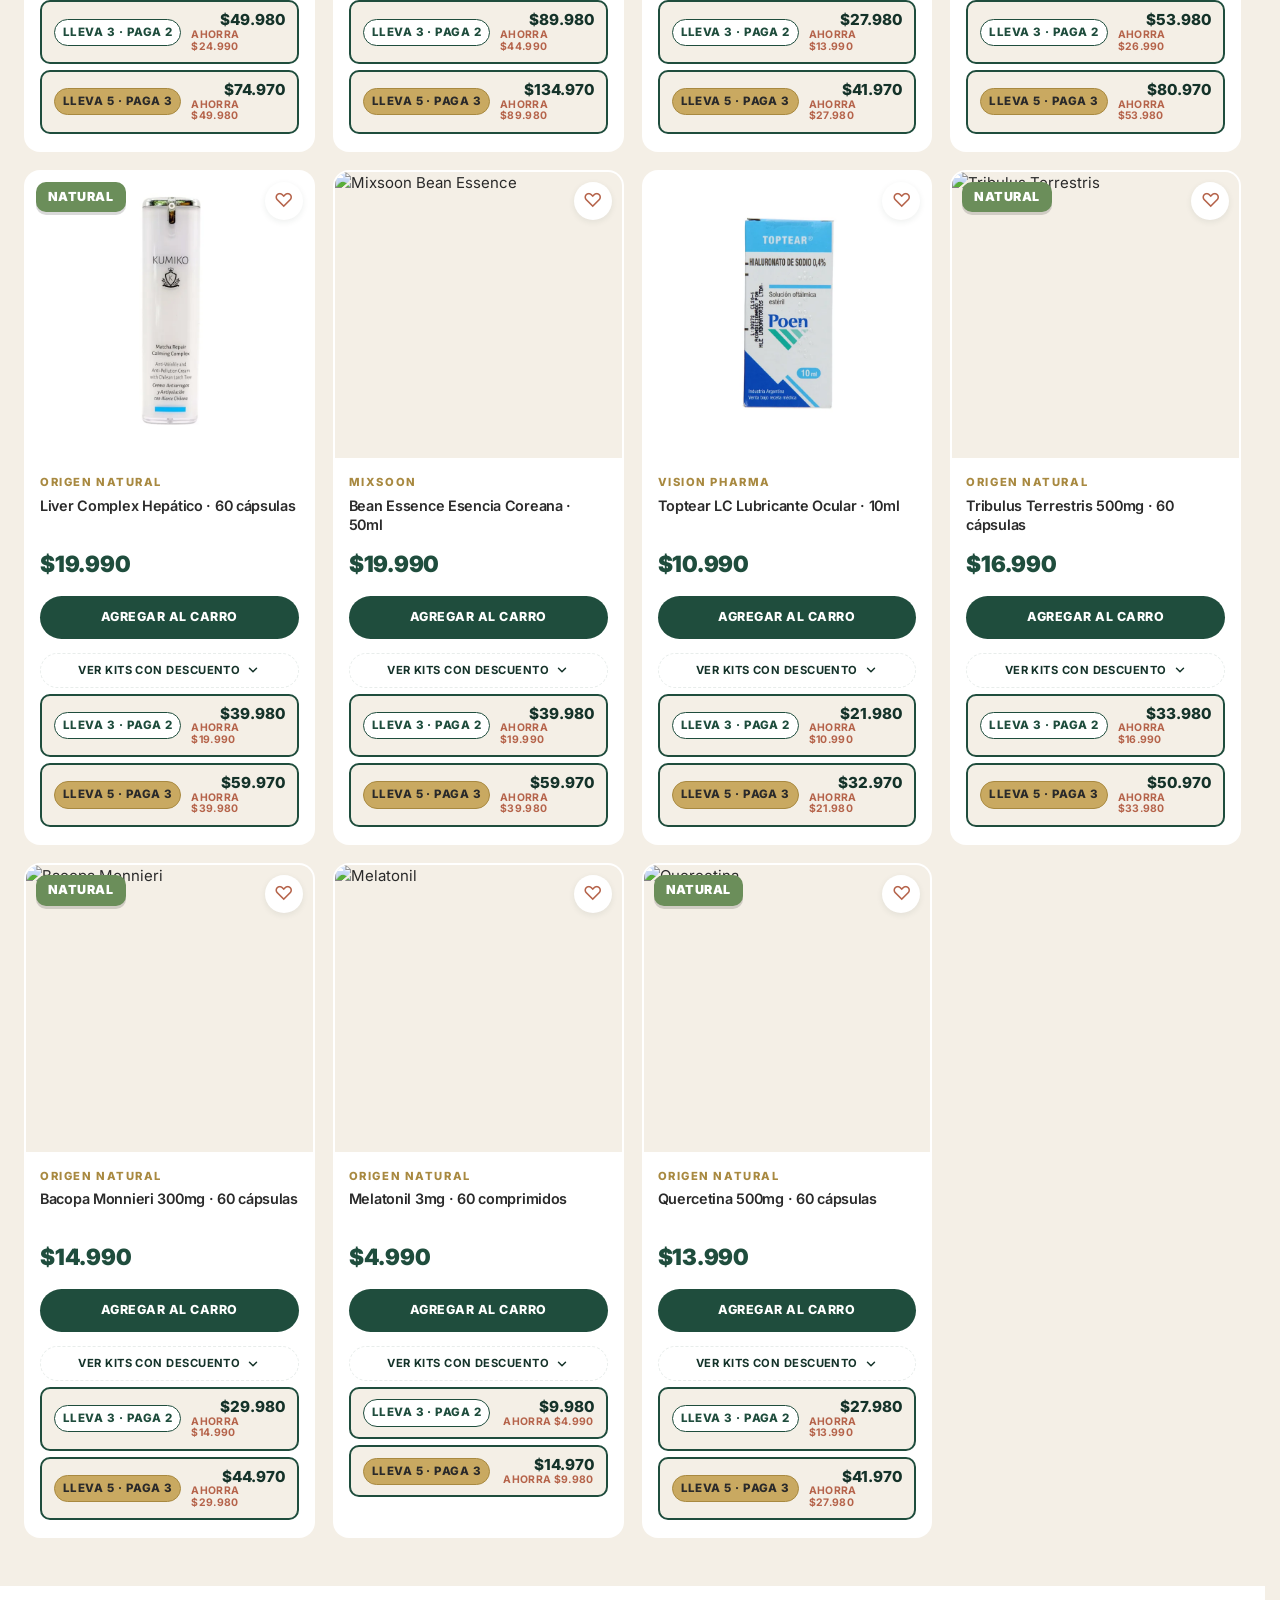
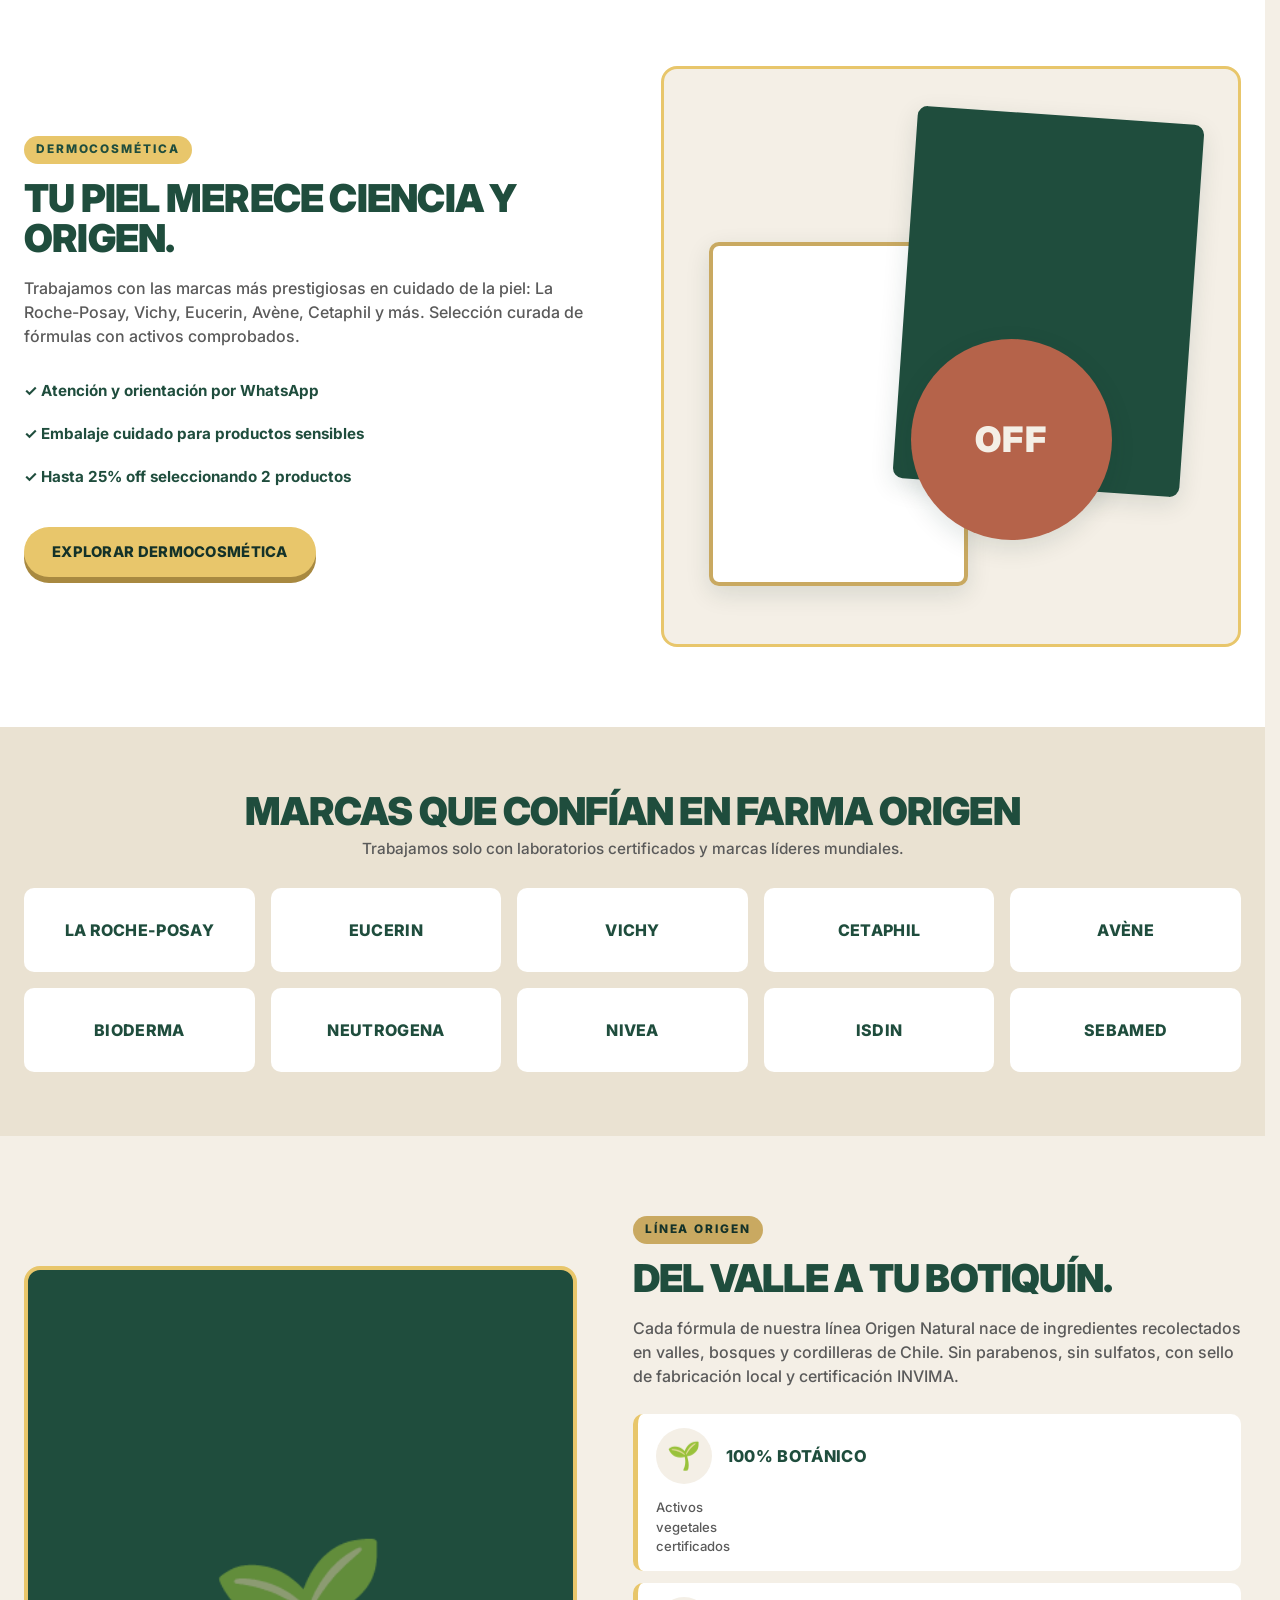
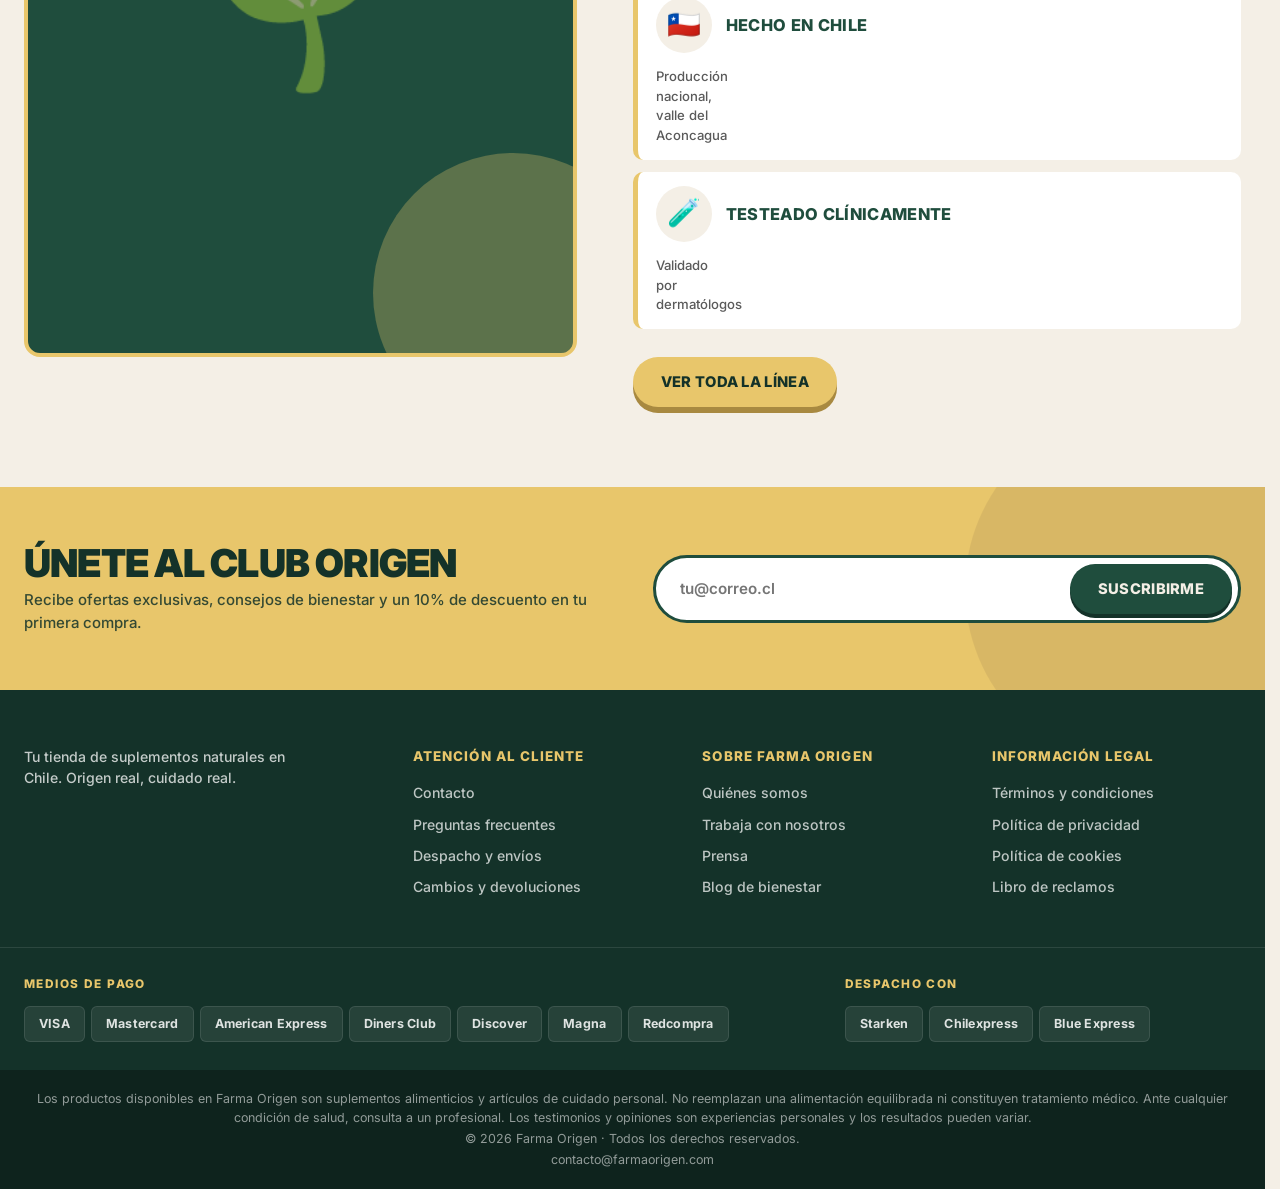
==== commit 08d8a920: "brand: drop 'Slim Lab' from balloon-slim/thermo-slim (no third-party association) cep: always fall b" ====
--- a/index.html
+++ b/index.html
@@ -568,7 +568,7 @@
             <img src="https://placehold.co/600x600/1F4D3D/F4EFE6?text=Balloon+Slim&font=raleway" alt="Balloon Slim" loading="lazy" />
           </div>
           <div class="prod-info">
-            <span class="prod-brand">Slim Lab</span>
+            <span class="prod-brand">Origen Wellness</span>
             <h3 class="prod-name">Balloon Slim · 30 cápsulas</h3>
             <div class="prod-price">
               <span class="old">$39.990</span>
@@ -584,7 +584,7 @@
             <img src="https://placehold.co/600x600/1F4D3D/F4EFE6?text=Thermo+Slim&font=raleway" alt="Thermo Slim" loading="lazy" />
           </div>
           <div class="prod-info">
-            <span class="prod-brand">Slim Lab</span>
+            <span class="prod-brand">Origen Wellness</span>
             <h3 class="prod-name">Thermo Slim Termogénico · 60 cápsulas</h3>
             <div class="prod-price"><strong>$18.990</strong></div>
             <button class="btn btn-add" data-action="checkout" data-sku="thermo-slim" data-name="Thermo Slim" data-price="18990">Agregar al carro</button>
--- a/styles.css
+++ b/styles.css
@@ -2754,50 +2754,28 @@
 }
 .ck-item {
   display: grid;
-  grid-template-columns: 56px 1fr auto;
+  grid-template-columns: 56px minmax(0, 1fr) auto;
   gap: 12px;
   align-items: center;
 }
 .ck-item-img {
-  position: relative;
   width: 56px; height: 56px;
   background: var(--cream);
   border-radius: var(--radius);
-  /* overflow visible pra o badge de qty não ser cortado */
-  overflow: visible;
+  overflow: hidden;
+  flex-shrink: 0;
 }
 .ck-item-img img {
   width: 100%; height: 100%;
   object-fit: contain;
   padding: 4px;
-  border-radius: var(--radius);
   background: var(--cream);
-}
-.ck-item-qty {
-  position: absolute;
-  top: -7px;
-  right: -7px;
-  background: var(--green);
-  color: var(--white);
-  min-width: 22px;
-  height: 22px;
-  padding: 0 6px;
-  border-radius: 999px;
-  font-size: 0.7rem;
-  font-weight: 800;
-  font-style: normal;
-  line-height: 1;
-  display: inline-flex;
-  align-items: center;
-  justify-content: center;
-  border: 2px solid var(--white);
-  box-shadow: 0 2px 4px rgba(20, 50, 41, 0.18);
-  z-index: 2;
-}
-.ck-item-info { min-width: 0; }
+  display: block;
+}
+.ck-item-info { min-width: 0; display: flex; flex-direction: column; gap: 4px; }
 .ck-item-info strong {
   display: block;
-  font-size: 0.85rem;
+  font-size: 0.88rem;
   font-weight: 700;
   color: var(--green-dark);
   line-height: 1.25;
@@ -2806,11 +2784,64 @@
   white-space: nowrap;
 }
 .ck-item-info small { font-size: 0.72rem; color: var(--graphite-soft); }
+
+.ck-item-controls {
+  display: flex; align-items: center; gap: 8px;
+  margin-top: 4px;
+}
+.ck-qty-stepper {
+  display: inline-flex; align-items: center;
+  border: 1px solid var(--line);
+  border-radius: 999px;
+  overflow: hidden;
+  background: var(--white);
+  height: 28px;
+}
+.ck-qty-btn {
+  width: 26px; height: 26px;
+  background: transparent;
+  border: 0;
+  font-size: 1.05rem;
+  font-weight: 800;
+  color: var(--green-dark);
+  cursor: pointer;
+  display: grid; place-items: center;
+  line-height: 1;
+  padding: 0;
+  transition: background 0.15s;
+}
+.ck-qty-btn:hover { background: var(--cream); color: var(--green); }
+.ck-qty-val {
+  min-width: 24px;
+  text-align: center;
+  font-size: 0.82rem;
+  font-weight: 800;
+  color: var(--green-dark);
+  user-select: none;
+}
+.ck-item-trash {
+  width: 28px; height: 28px;
+  border-radius: 50%;
+  background: transparent;
+  border: 1px solid transparent;
+  color: var(--graphite-soft);
+  cursor: pointer;
+  display: grid; place-items: center;
+  transition: all 0.15s;
+  padding: 0;
+}
+.ck-item-trash:hover {
+  color: var(--terracota);
+  border-color: var(--terracota);
+  background: #FBE9E5;
+}
+
 .ck-item-total {
-  font-size: 0.88rem;
+  font-size: 0.92rem;
   font-weight: 800;
   color: var(--green-dark);
   white-space: nowrap;
+  align-self: start;
 }
 
 .ck-coupon {
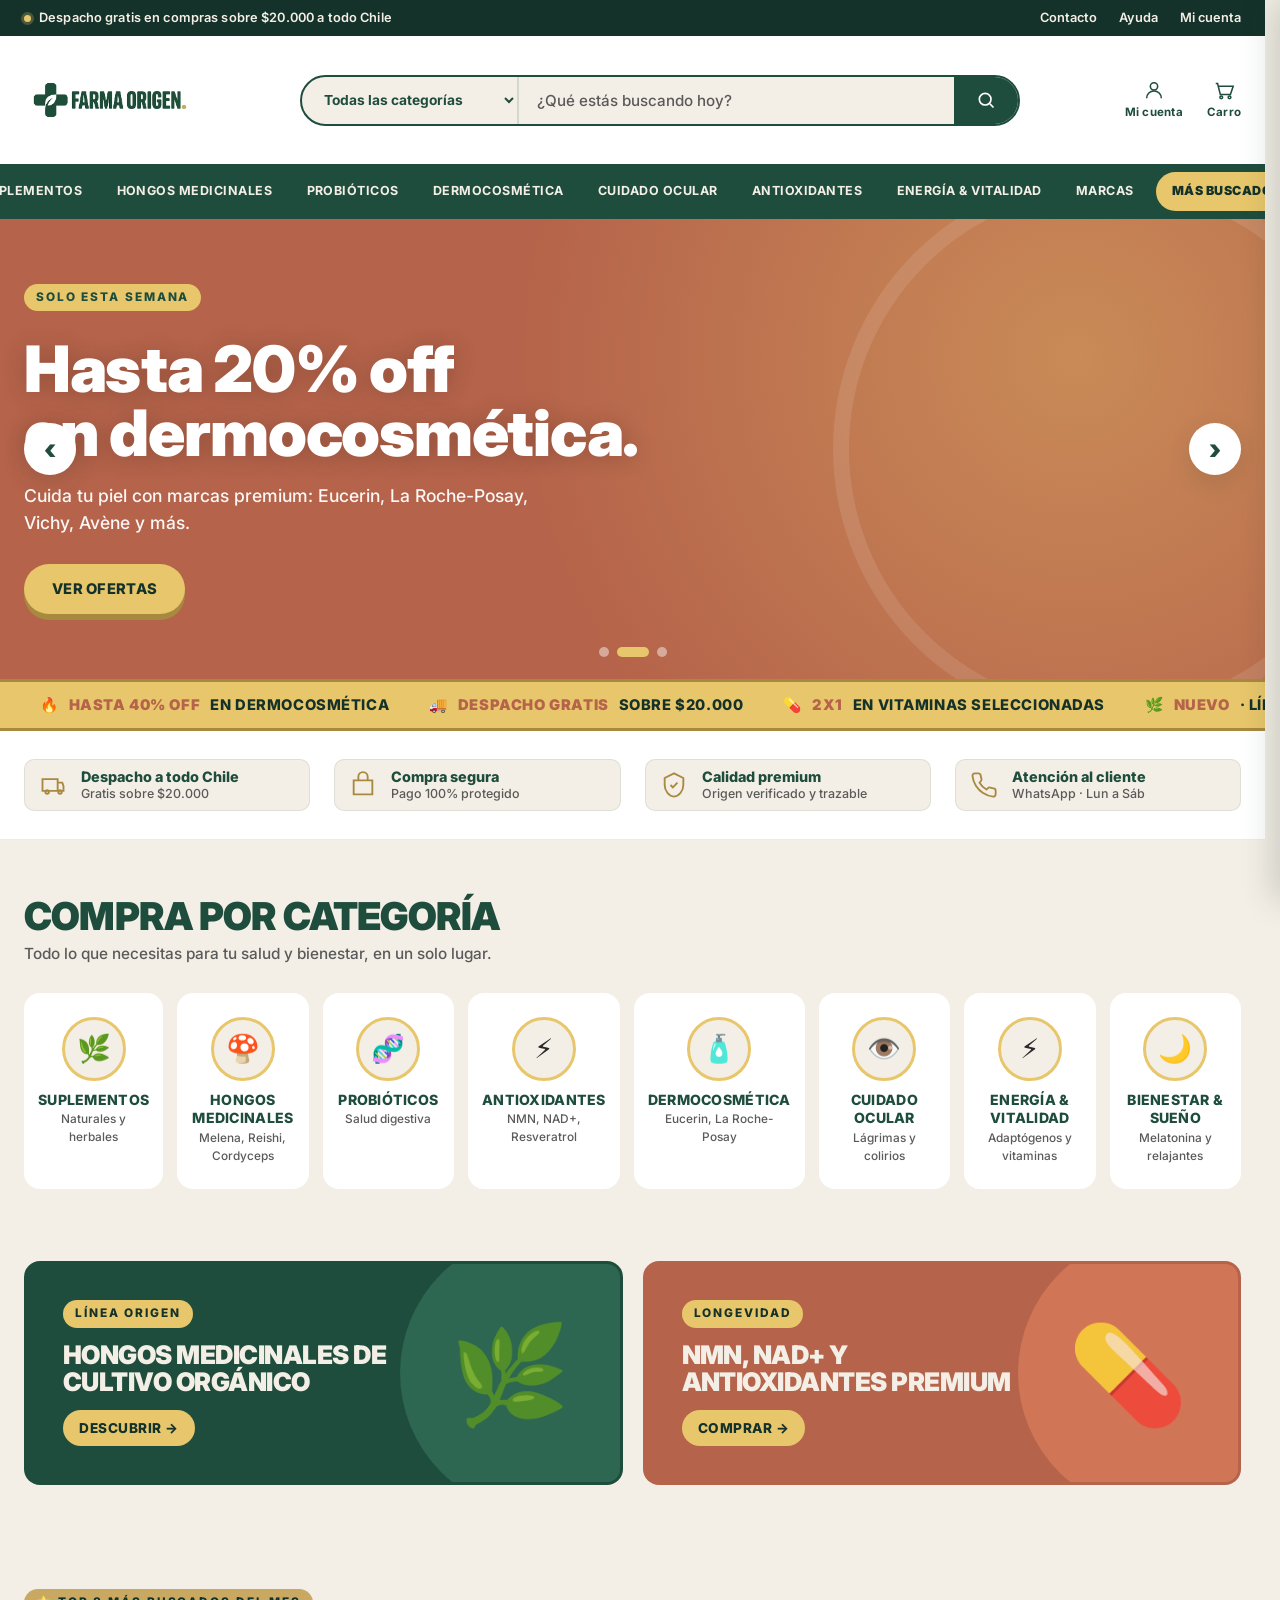
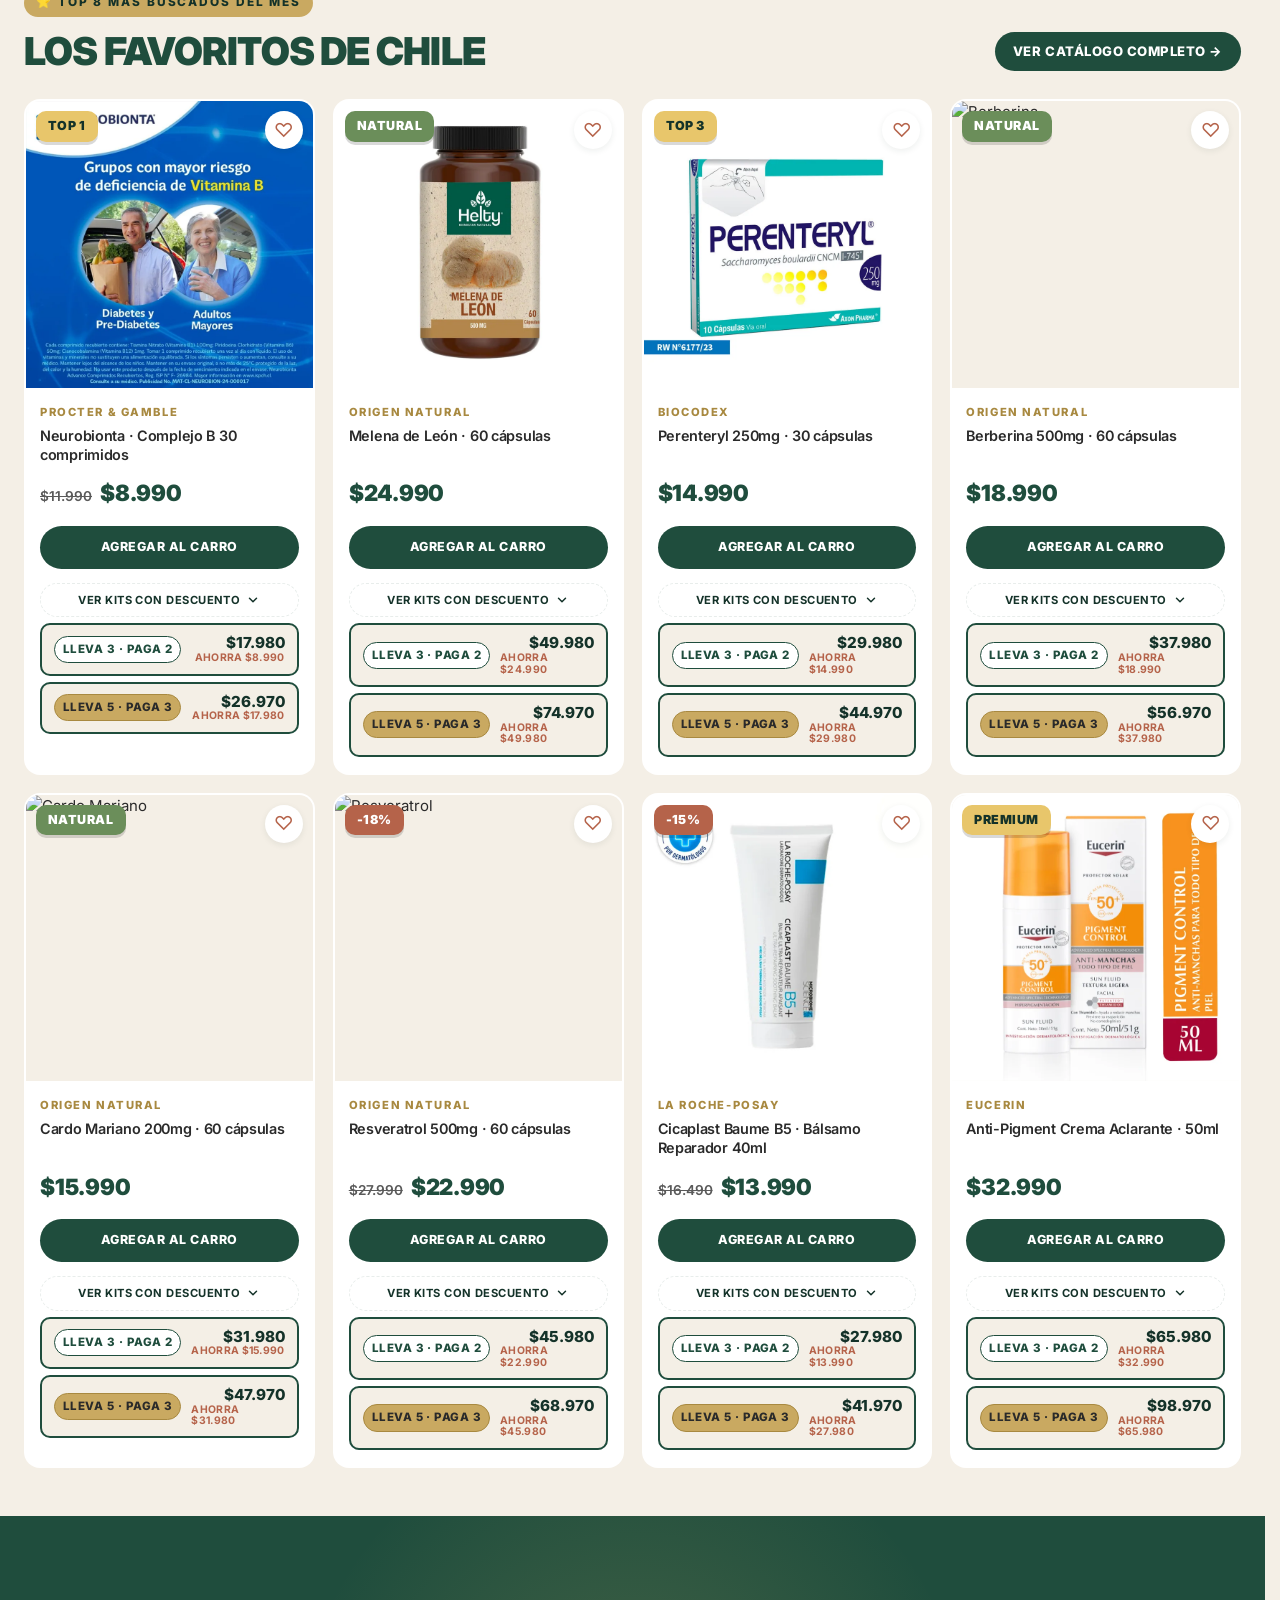
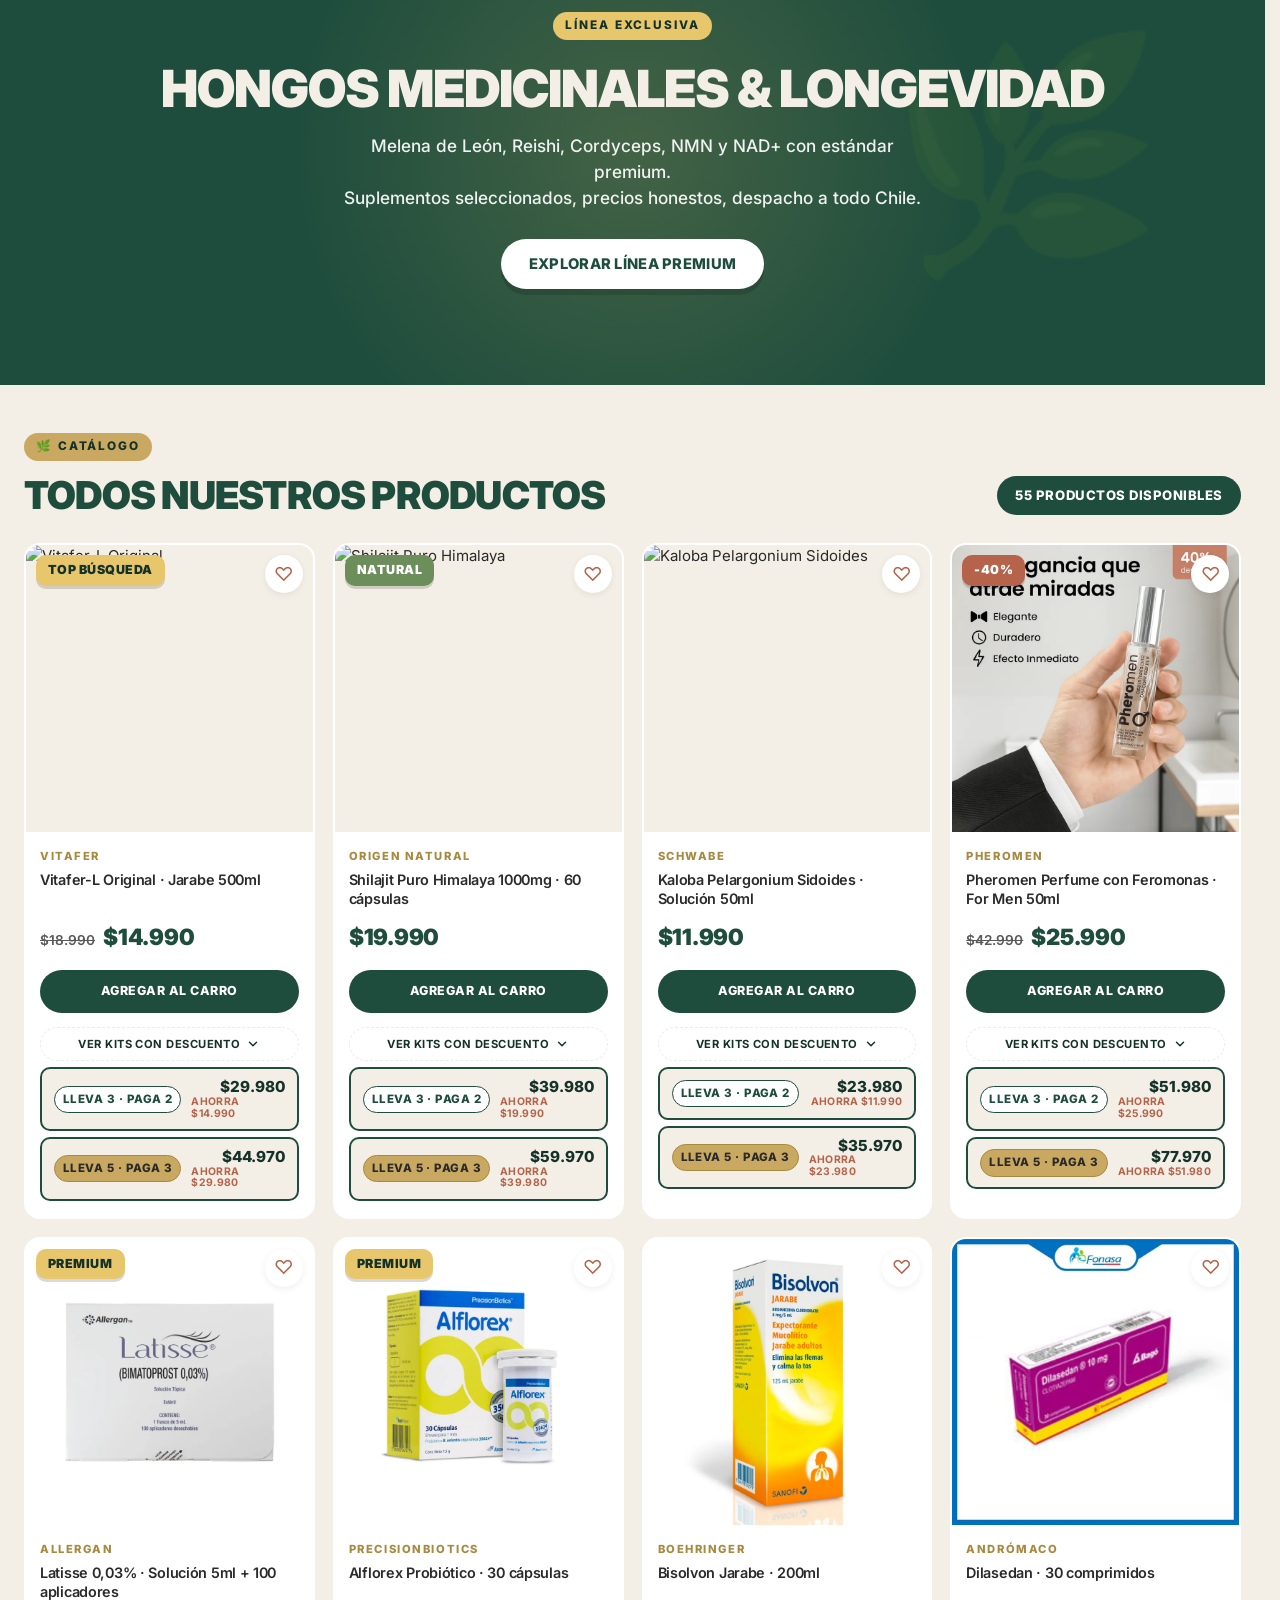
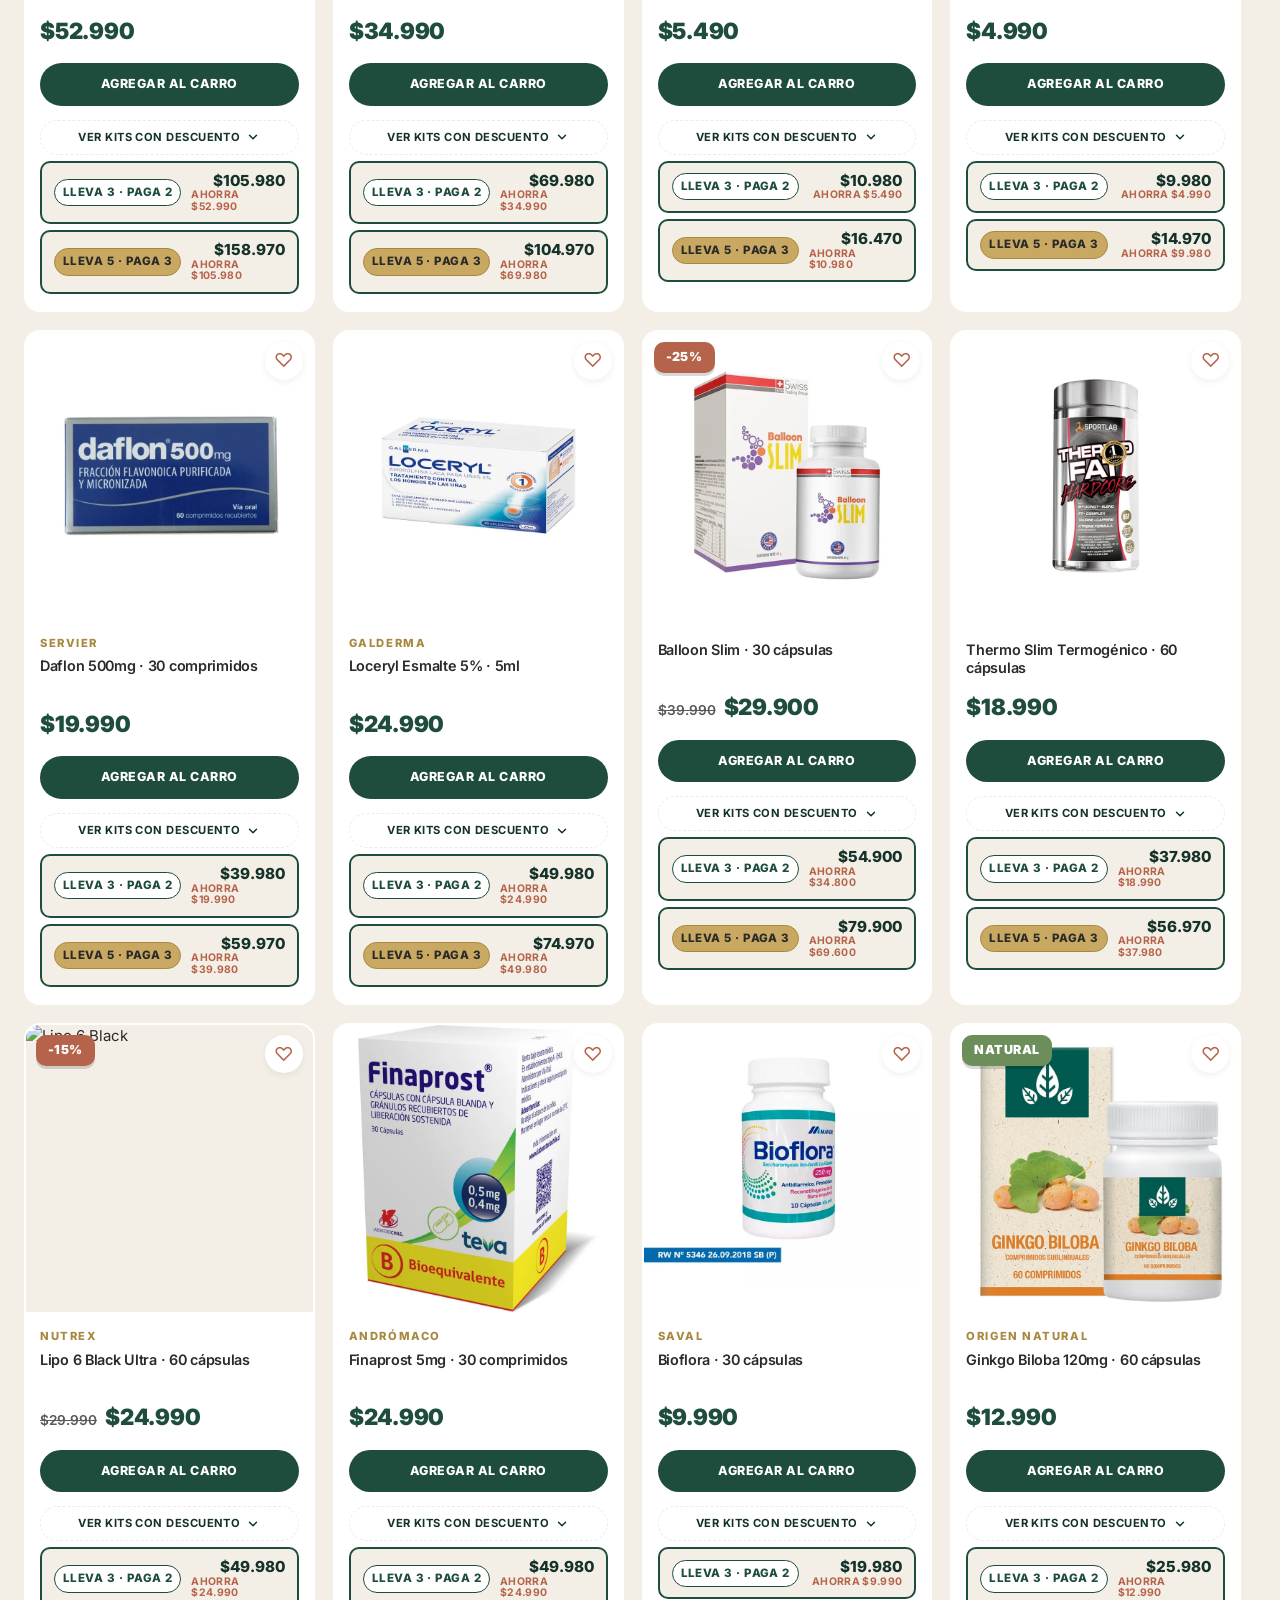
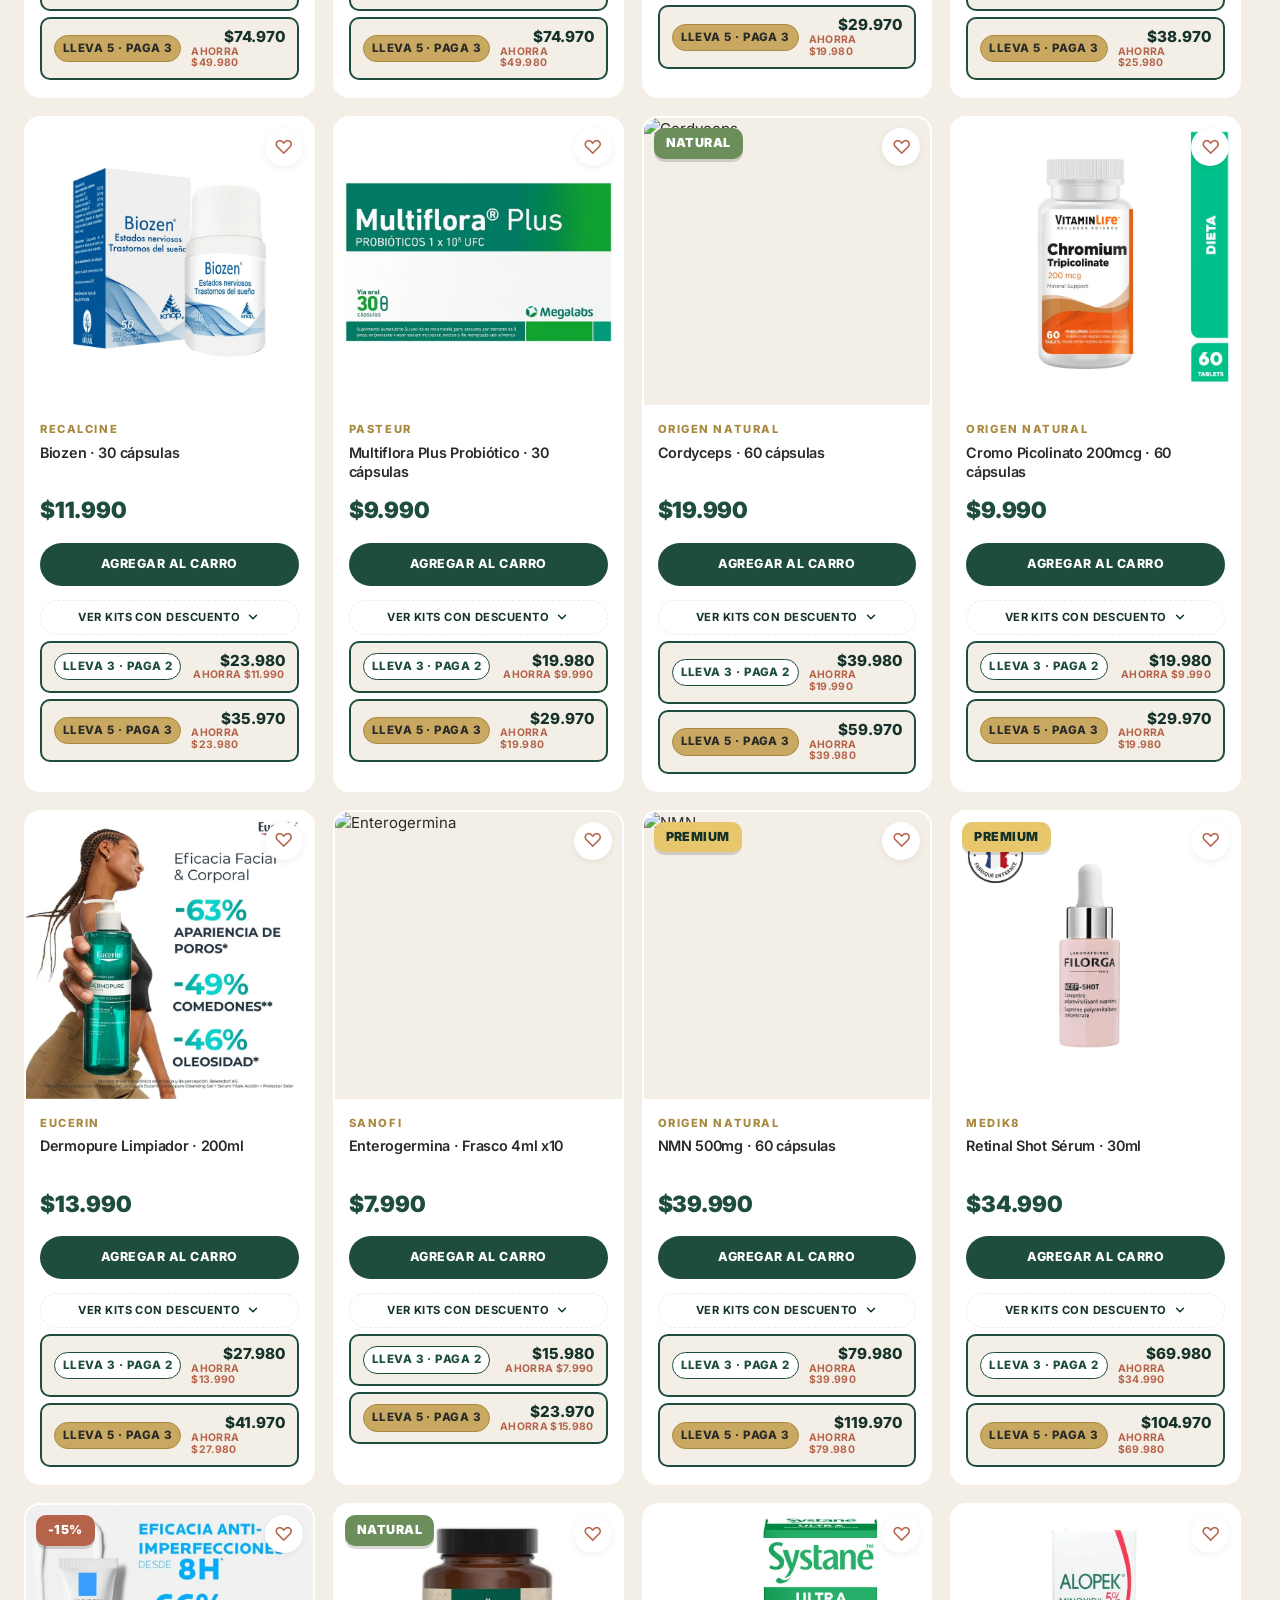
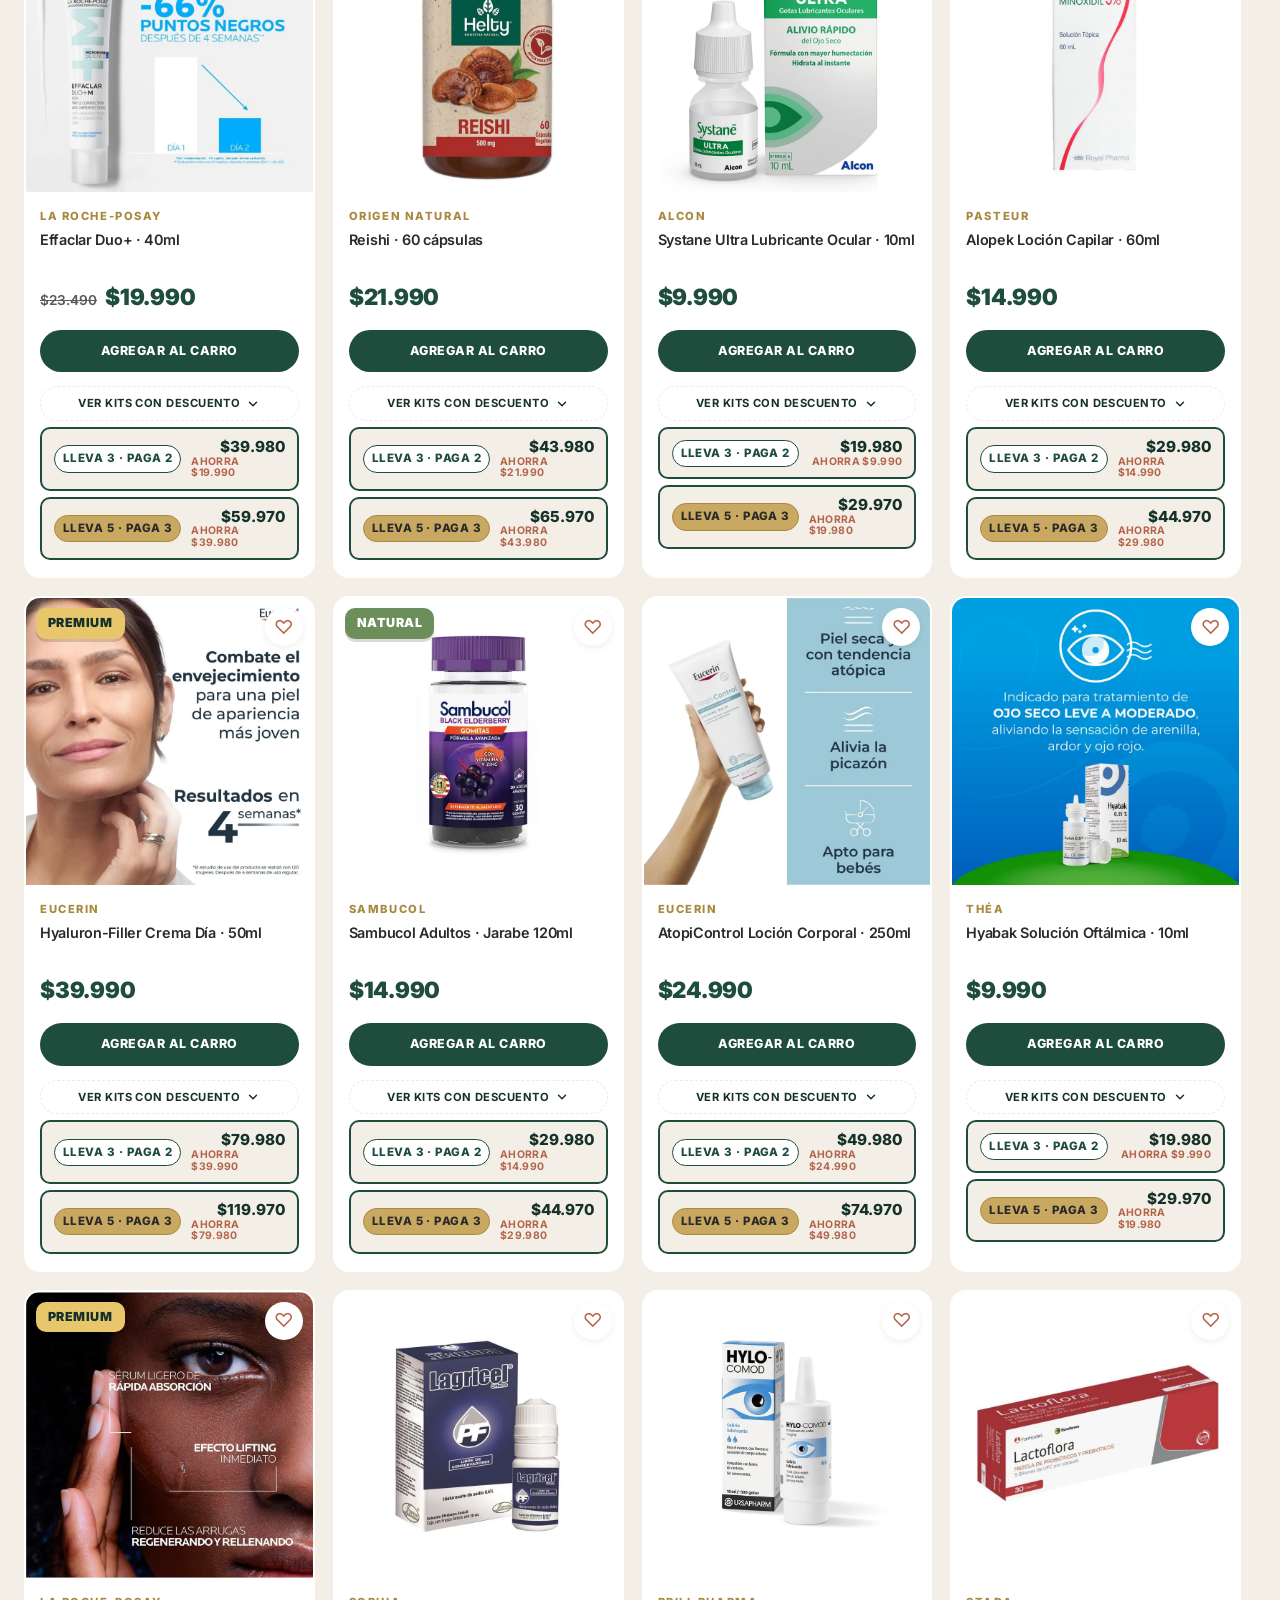
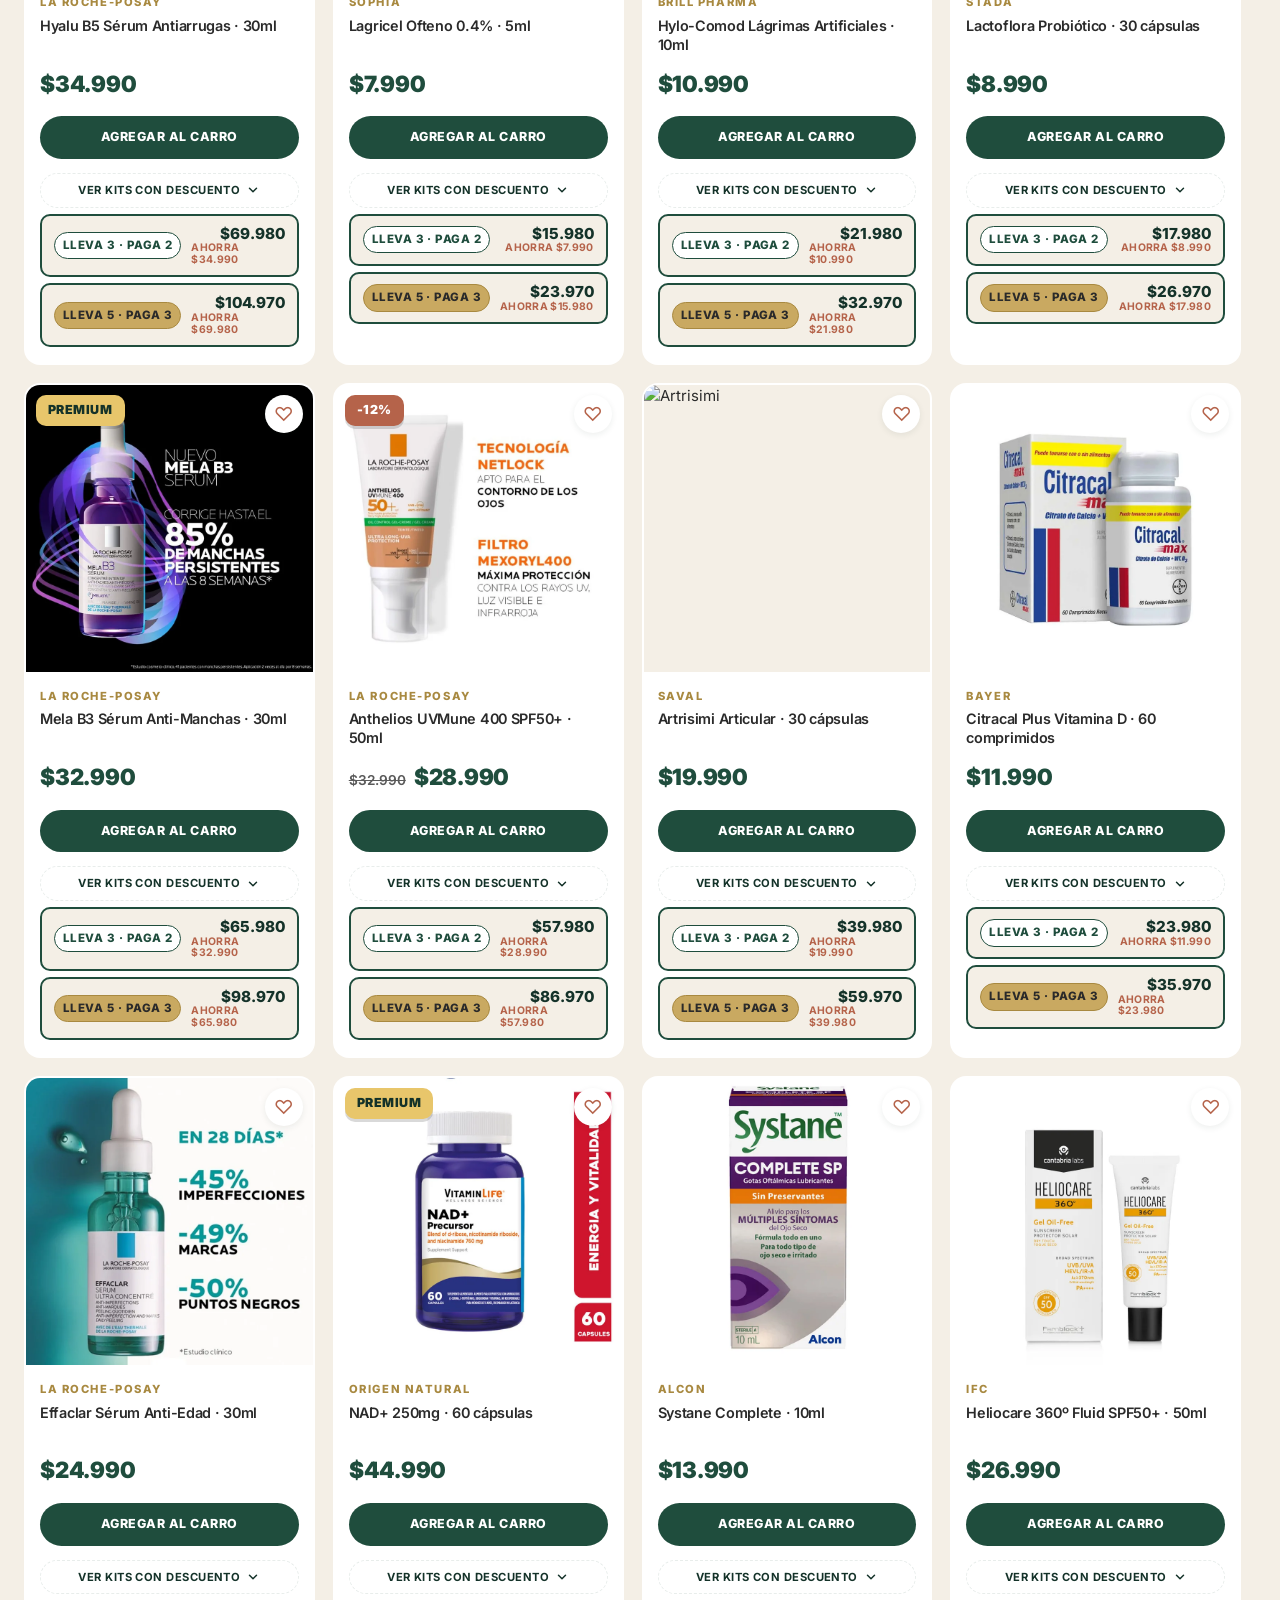
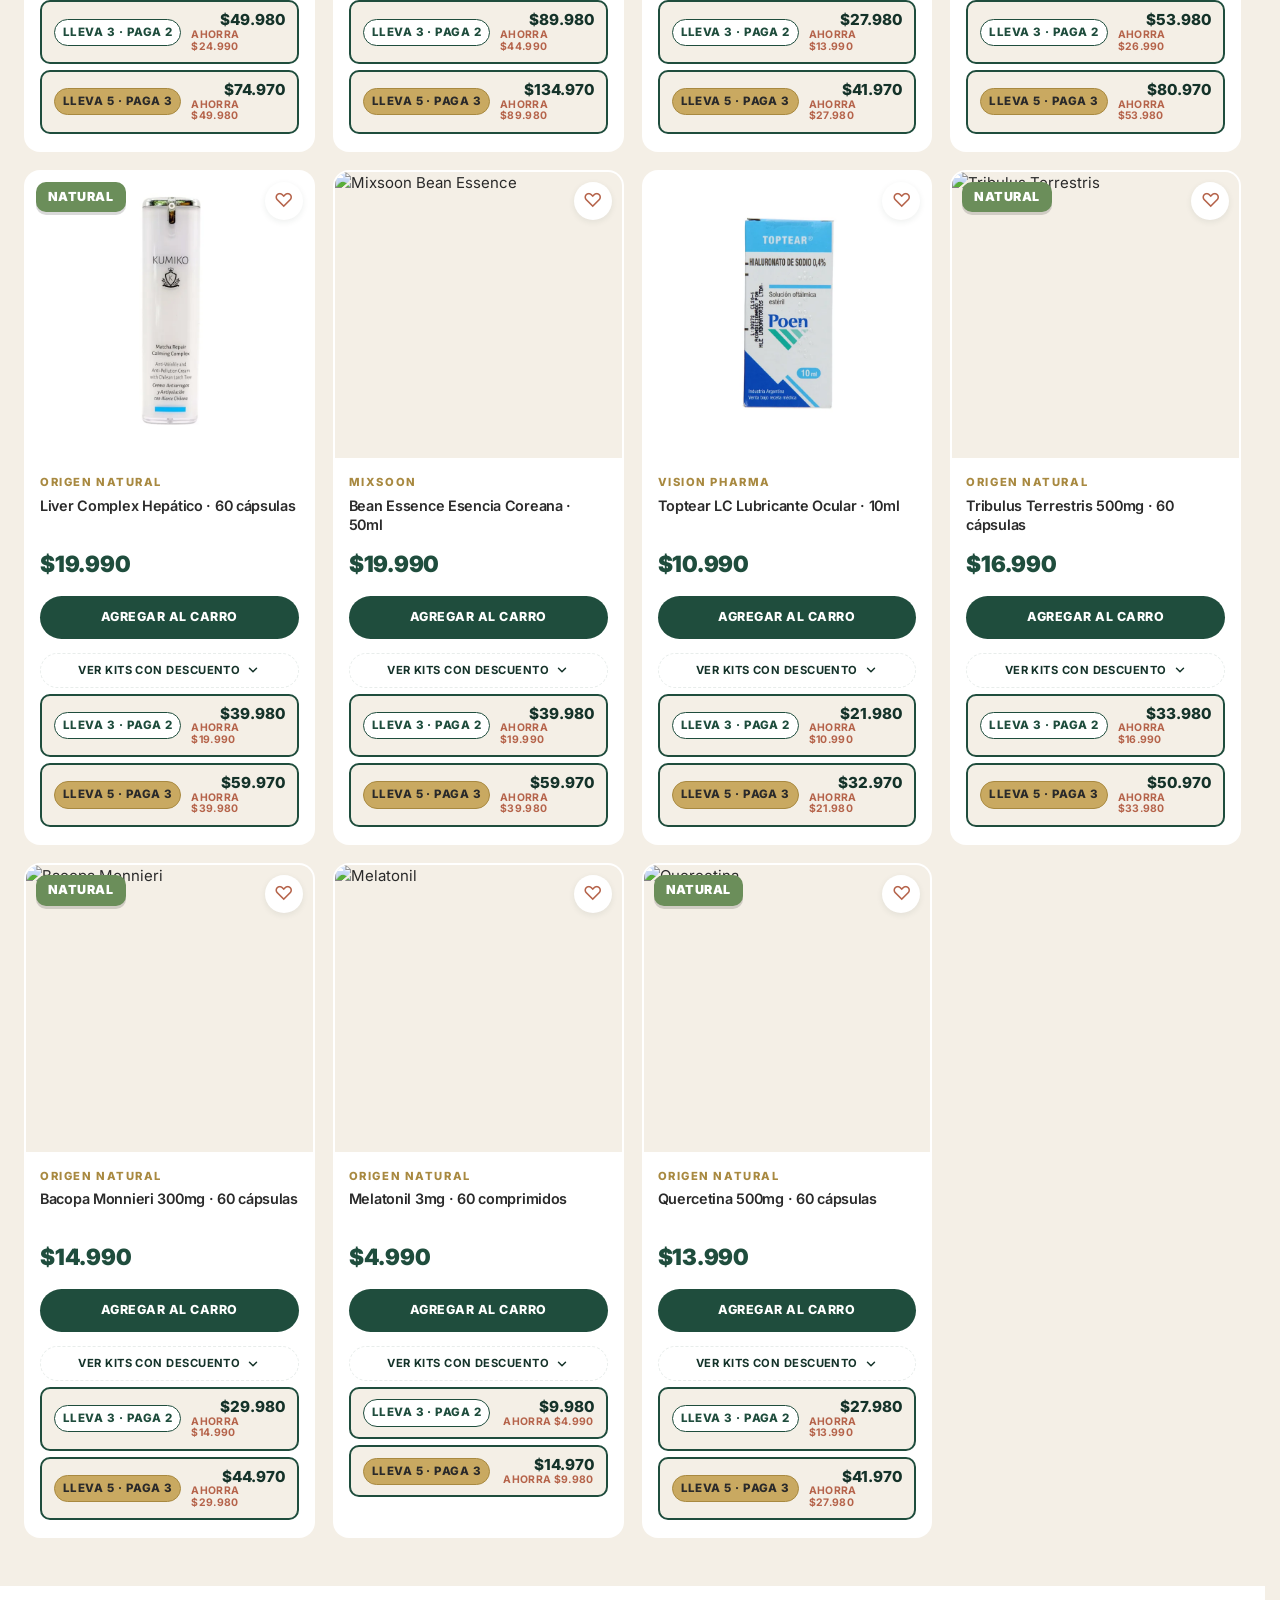
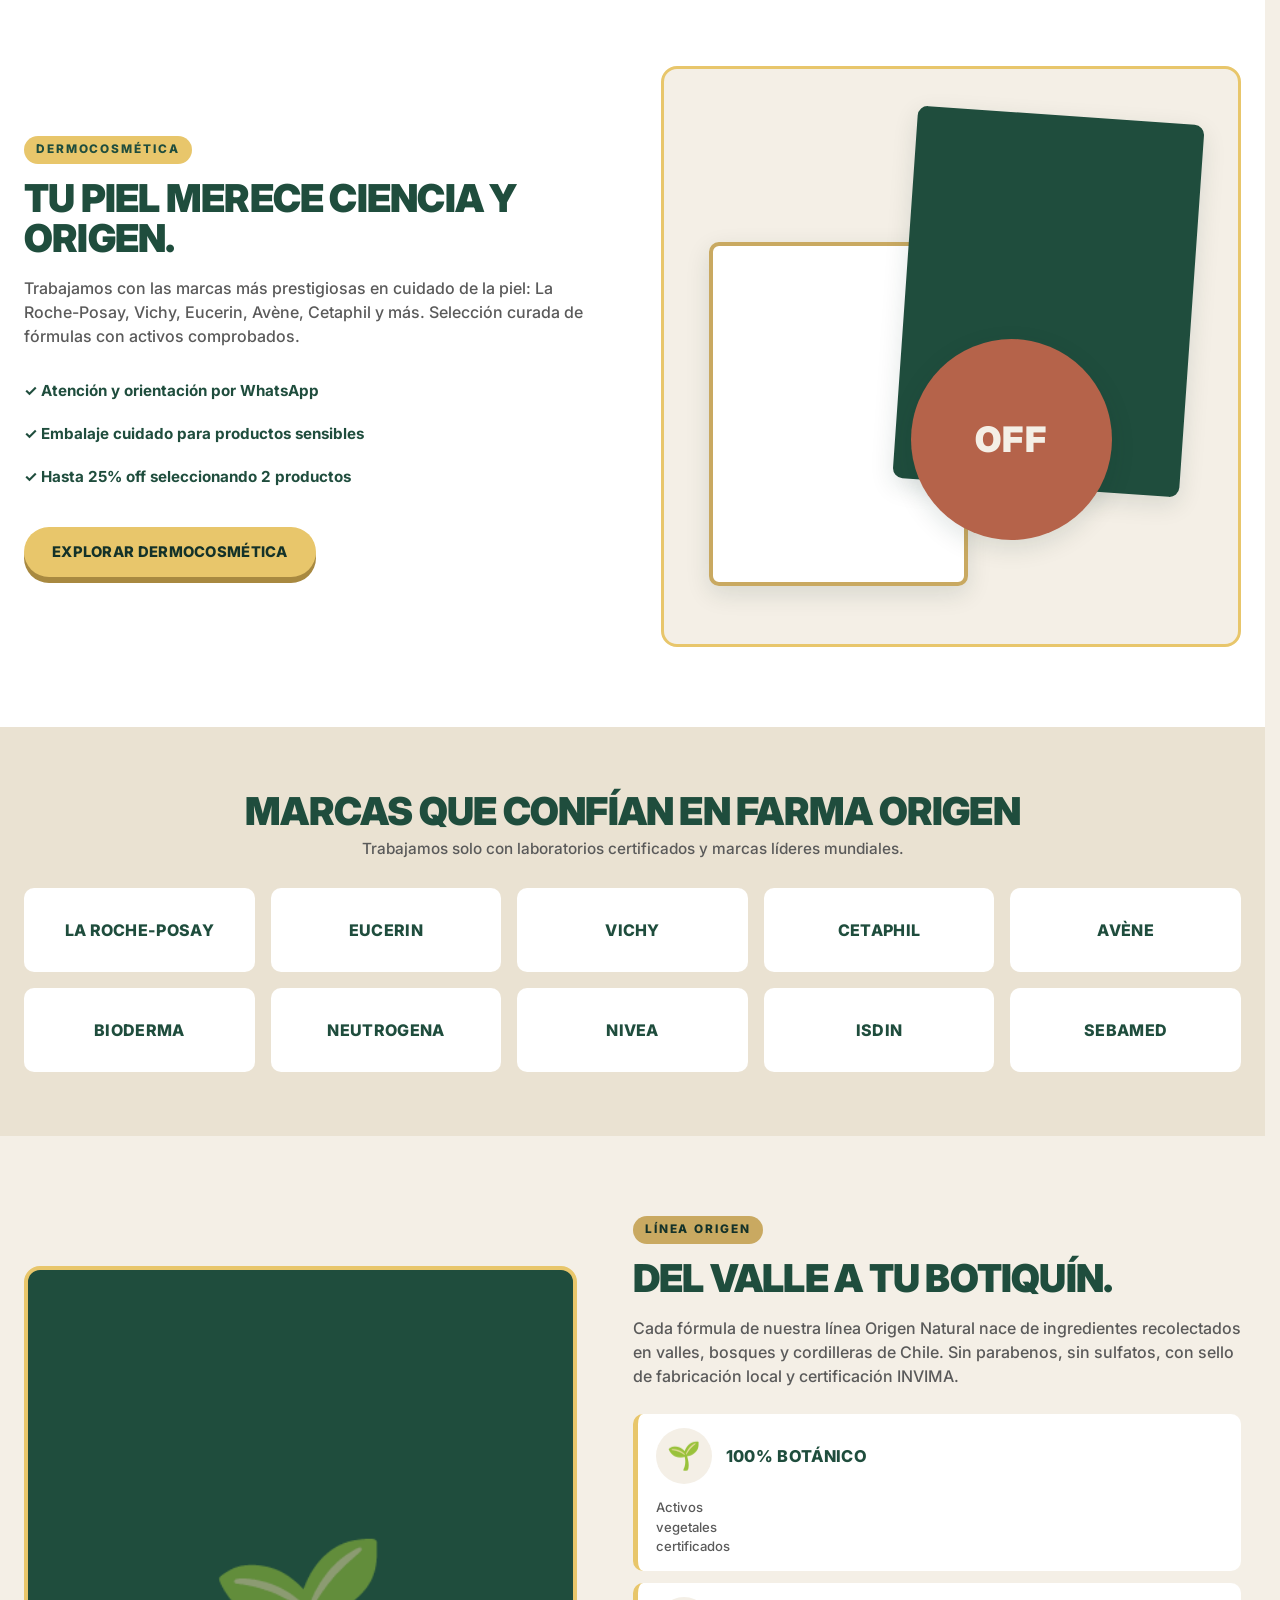
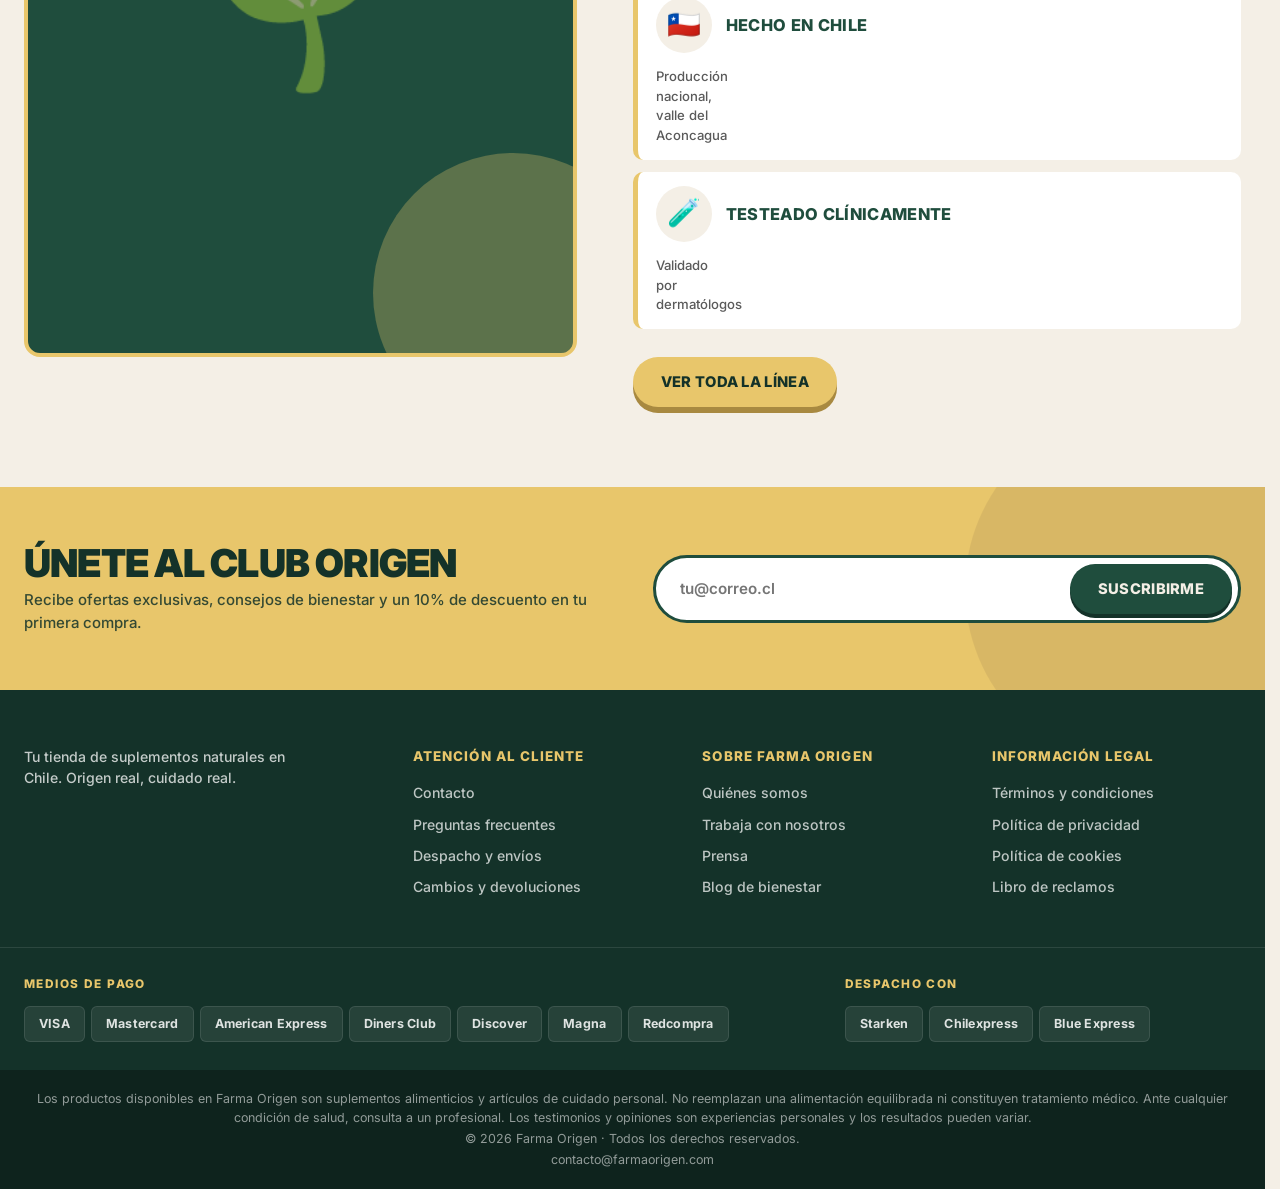
==== commit 892ea1a8: "brand: no marca at all for balloon-slim/thermo-slim — hide brand UI when empty - products-data: bran" ====
--- a/index.html
+++ b/index.html
@@ -568,7 +568,7 @@
             <img src="https://placehold.co/600x600/1F4D3D/F4EFE6?text=Balloon+Slim&font=raleway" alt="Balloon Slim" loading="lazy" />
           </div>
           <div class="prod-info">
-            <span class="prod-brand">Origen Wellness</span>
+            <span class="prod-brand"></span>
             <h3 class="prod-name">Balloon Slim · 30 cápsulas</h3>
             <div class="prod-price">
               <span class="old">$39.990</span>
@@ -584,7 +584,7 @@
             <img src="https://placehold.co/600x600/1F4D3D/F4EFE6?text=Thermo+Slim&font=raleway" alt="Thermo Slim" loading="lazy" />
           </div>
           <div class="prod-info">
-            <span class="prod-brand">Origen Wellness</span>
+            <span class="prod-brand"></span>
             <h3 class="prod-name">Thermo Slim Termogénico · 60 cápsulas</h3>
             <div class="prod-price"><strong>$18.990</strong></div>
             <button class="btn btn-add" data-action="checkout" data-sku="thermo-slim" data-name="Thermo Slim" data-price="18990">Agregar al carro</button>
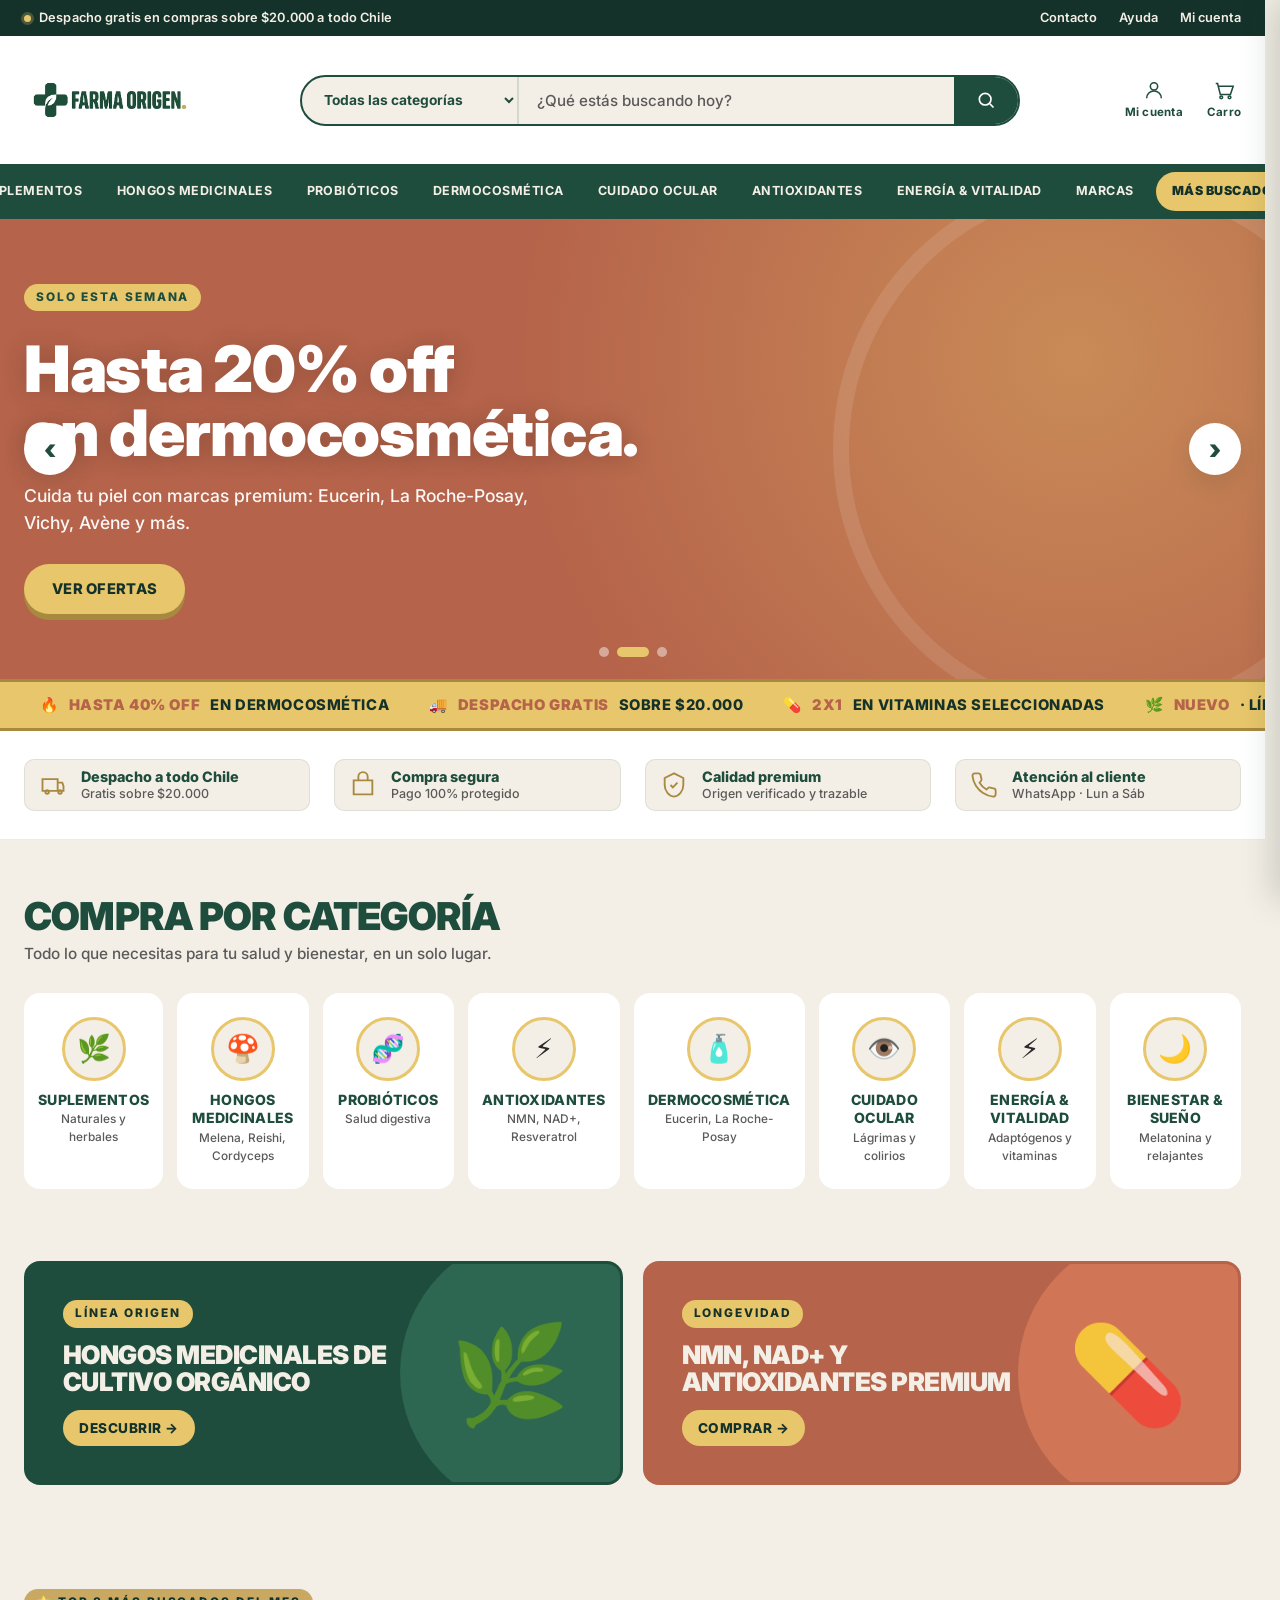
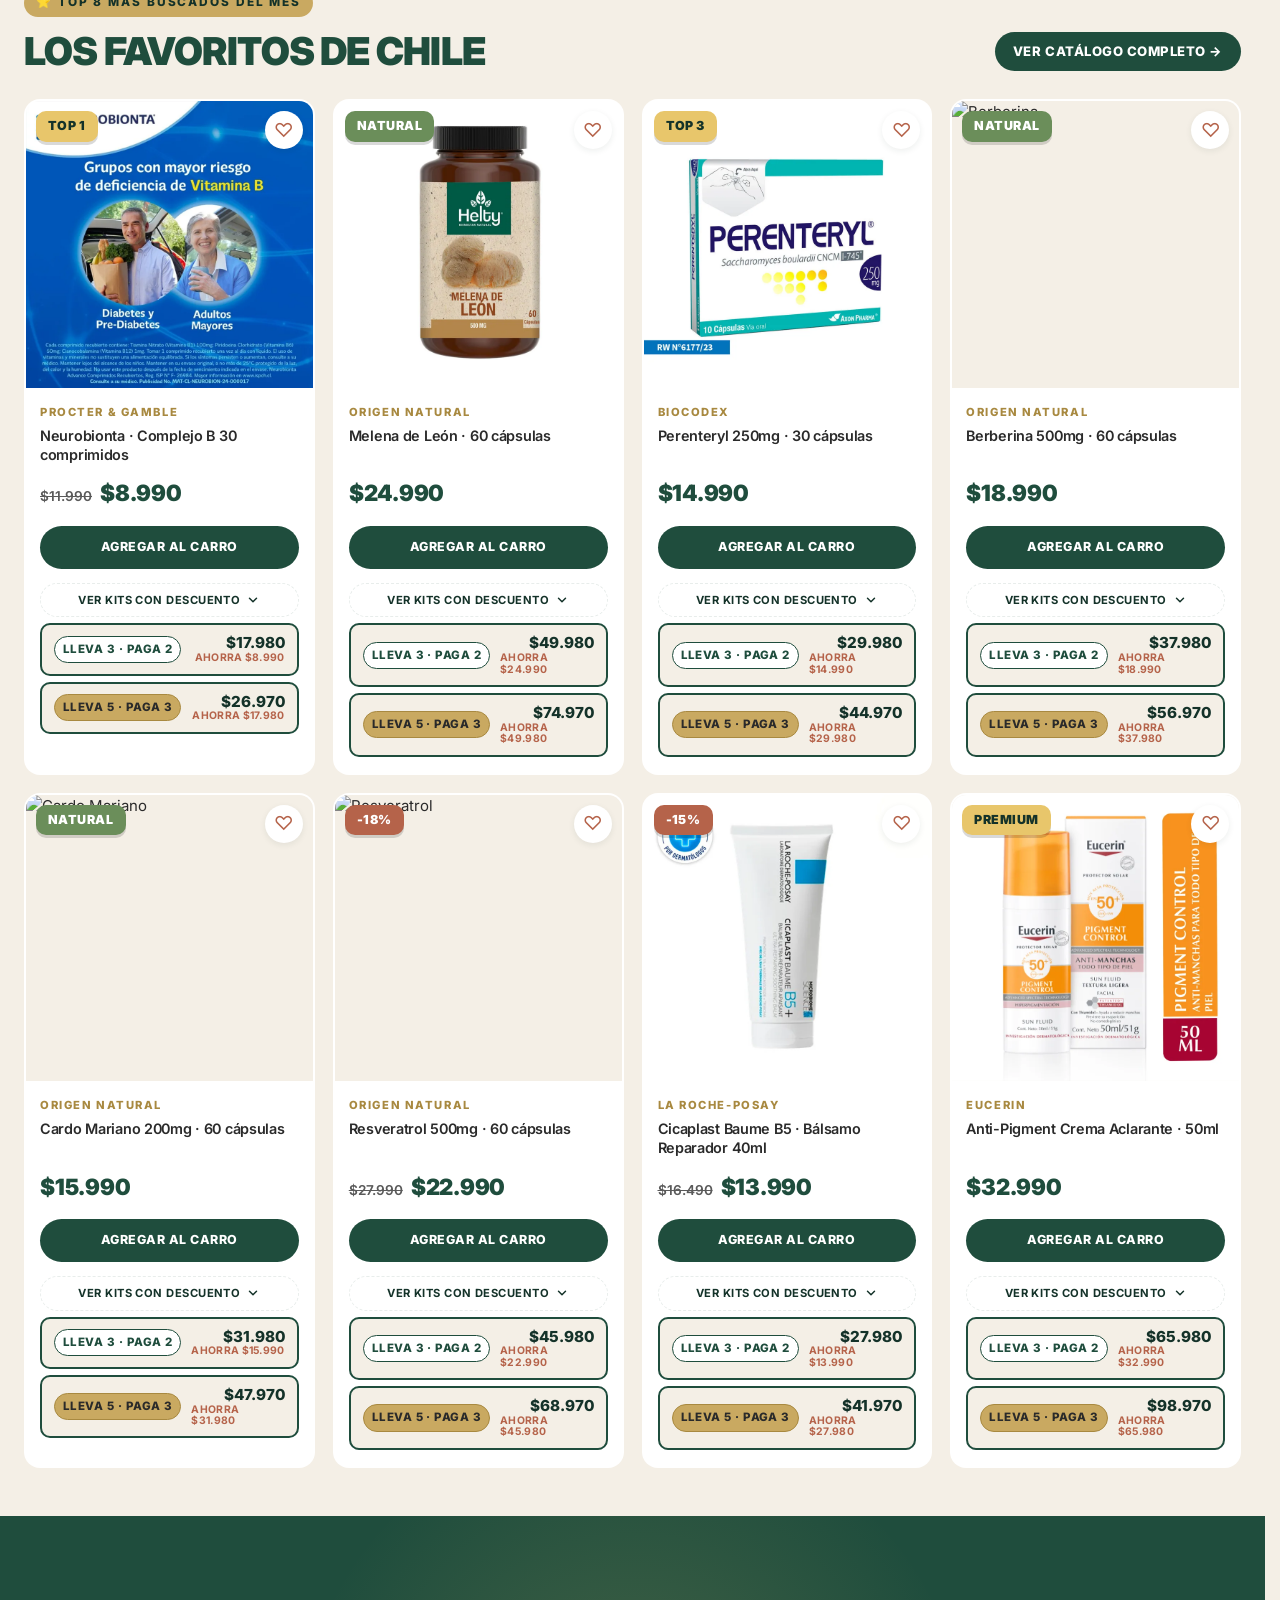
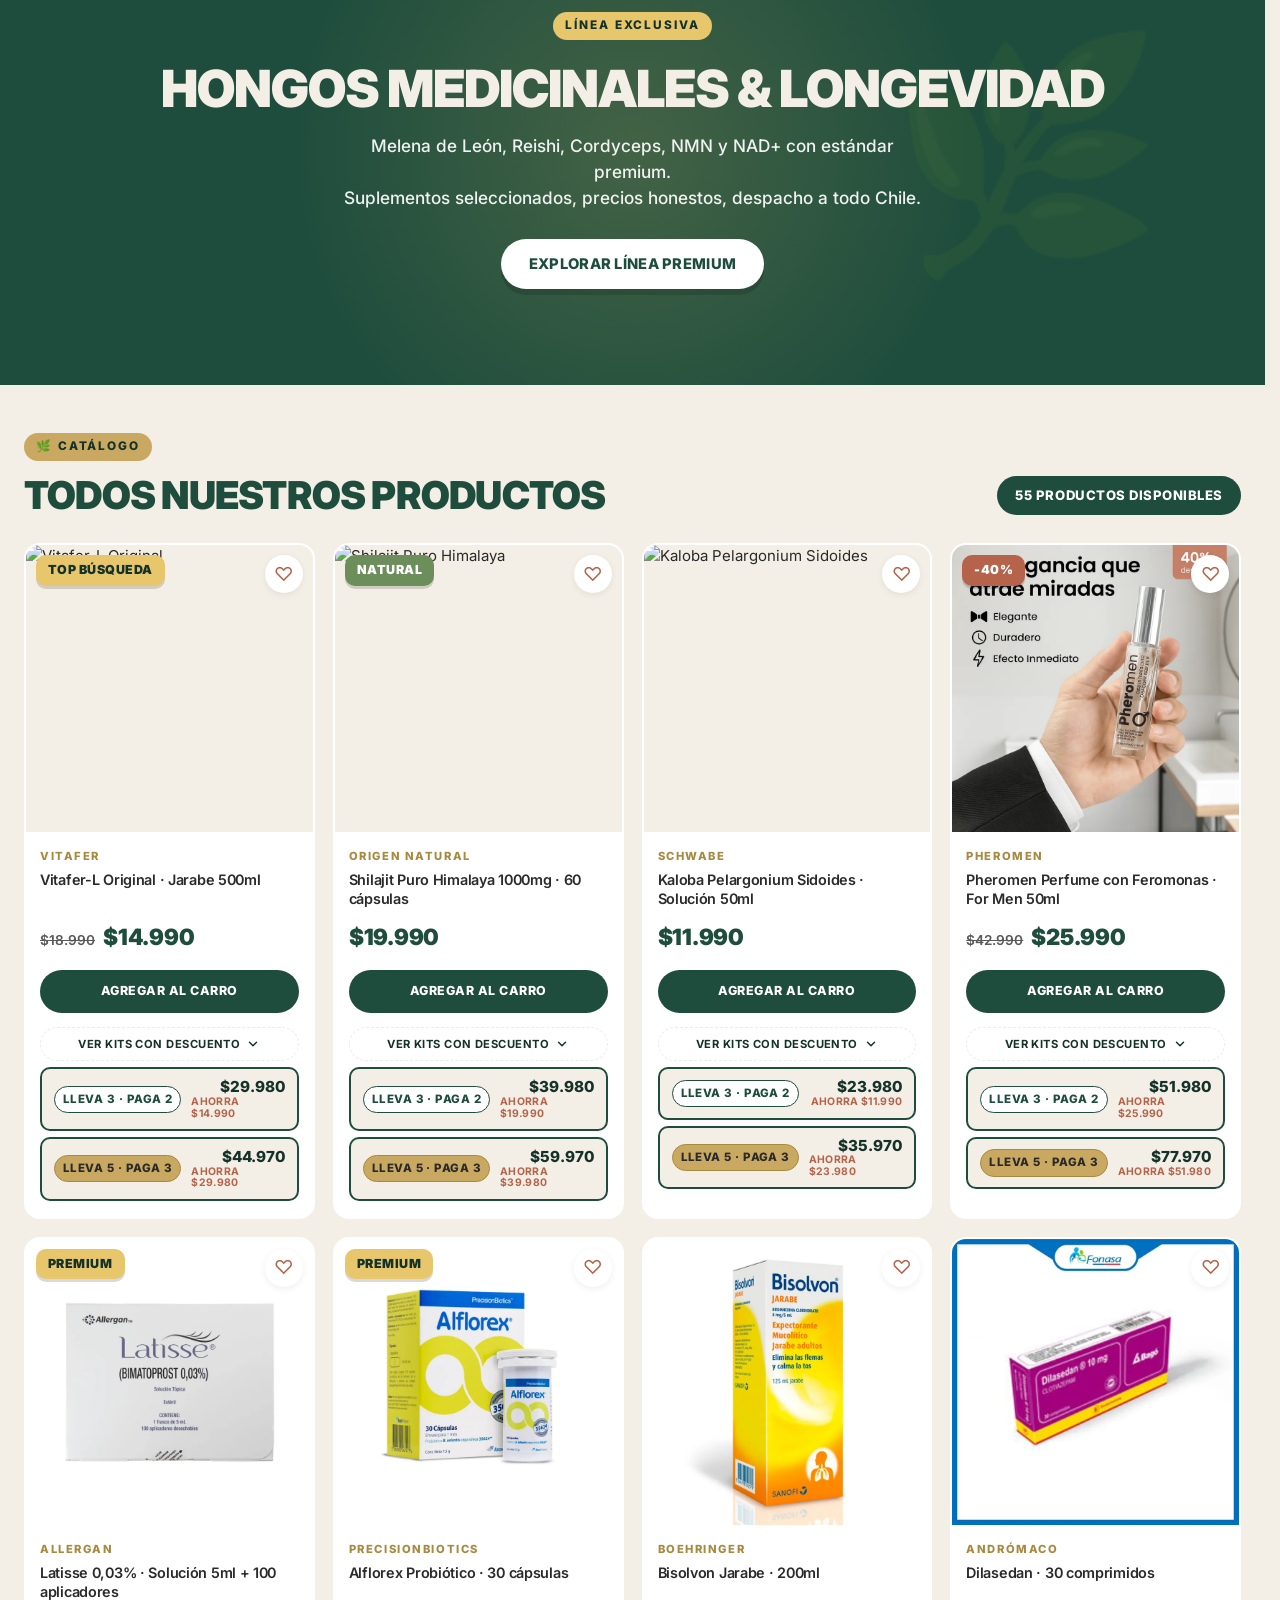
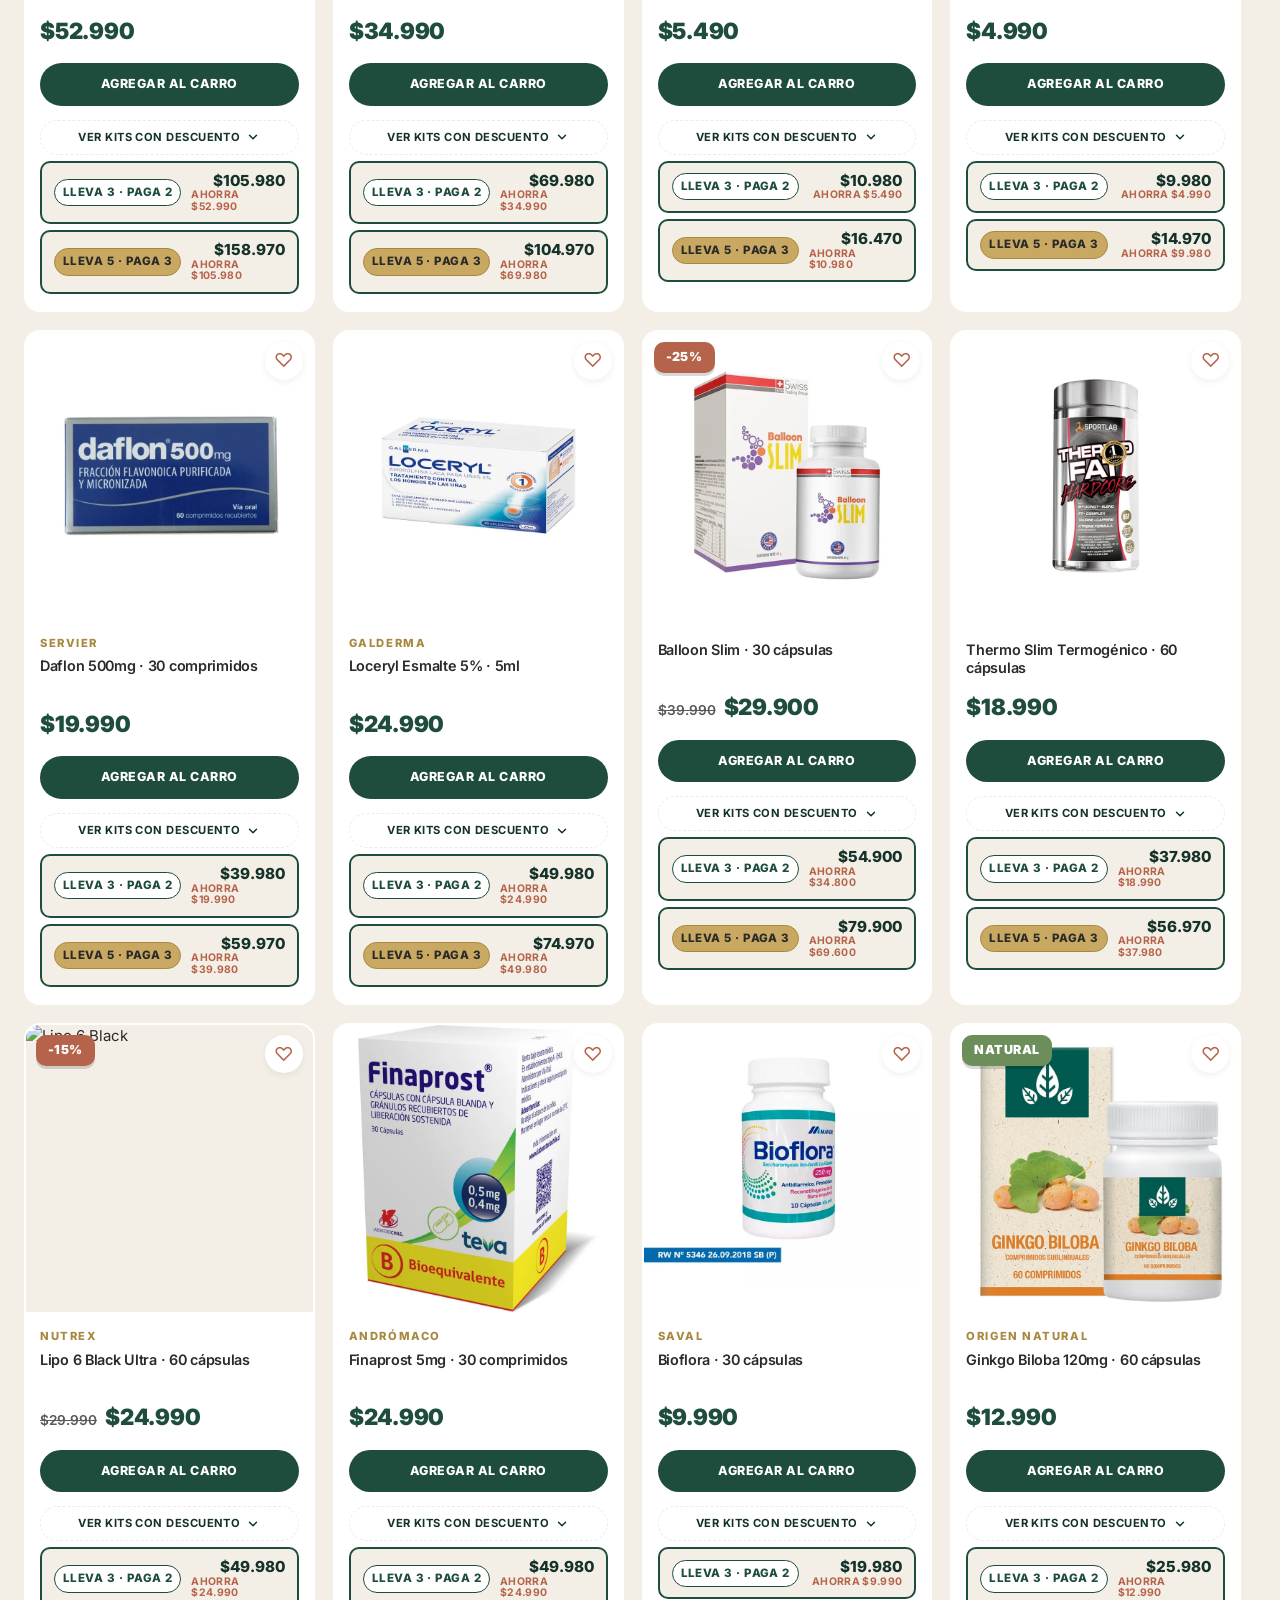
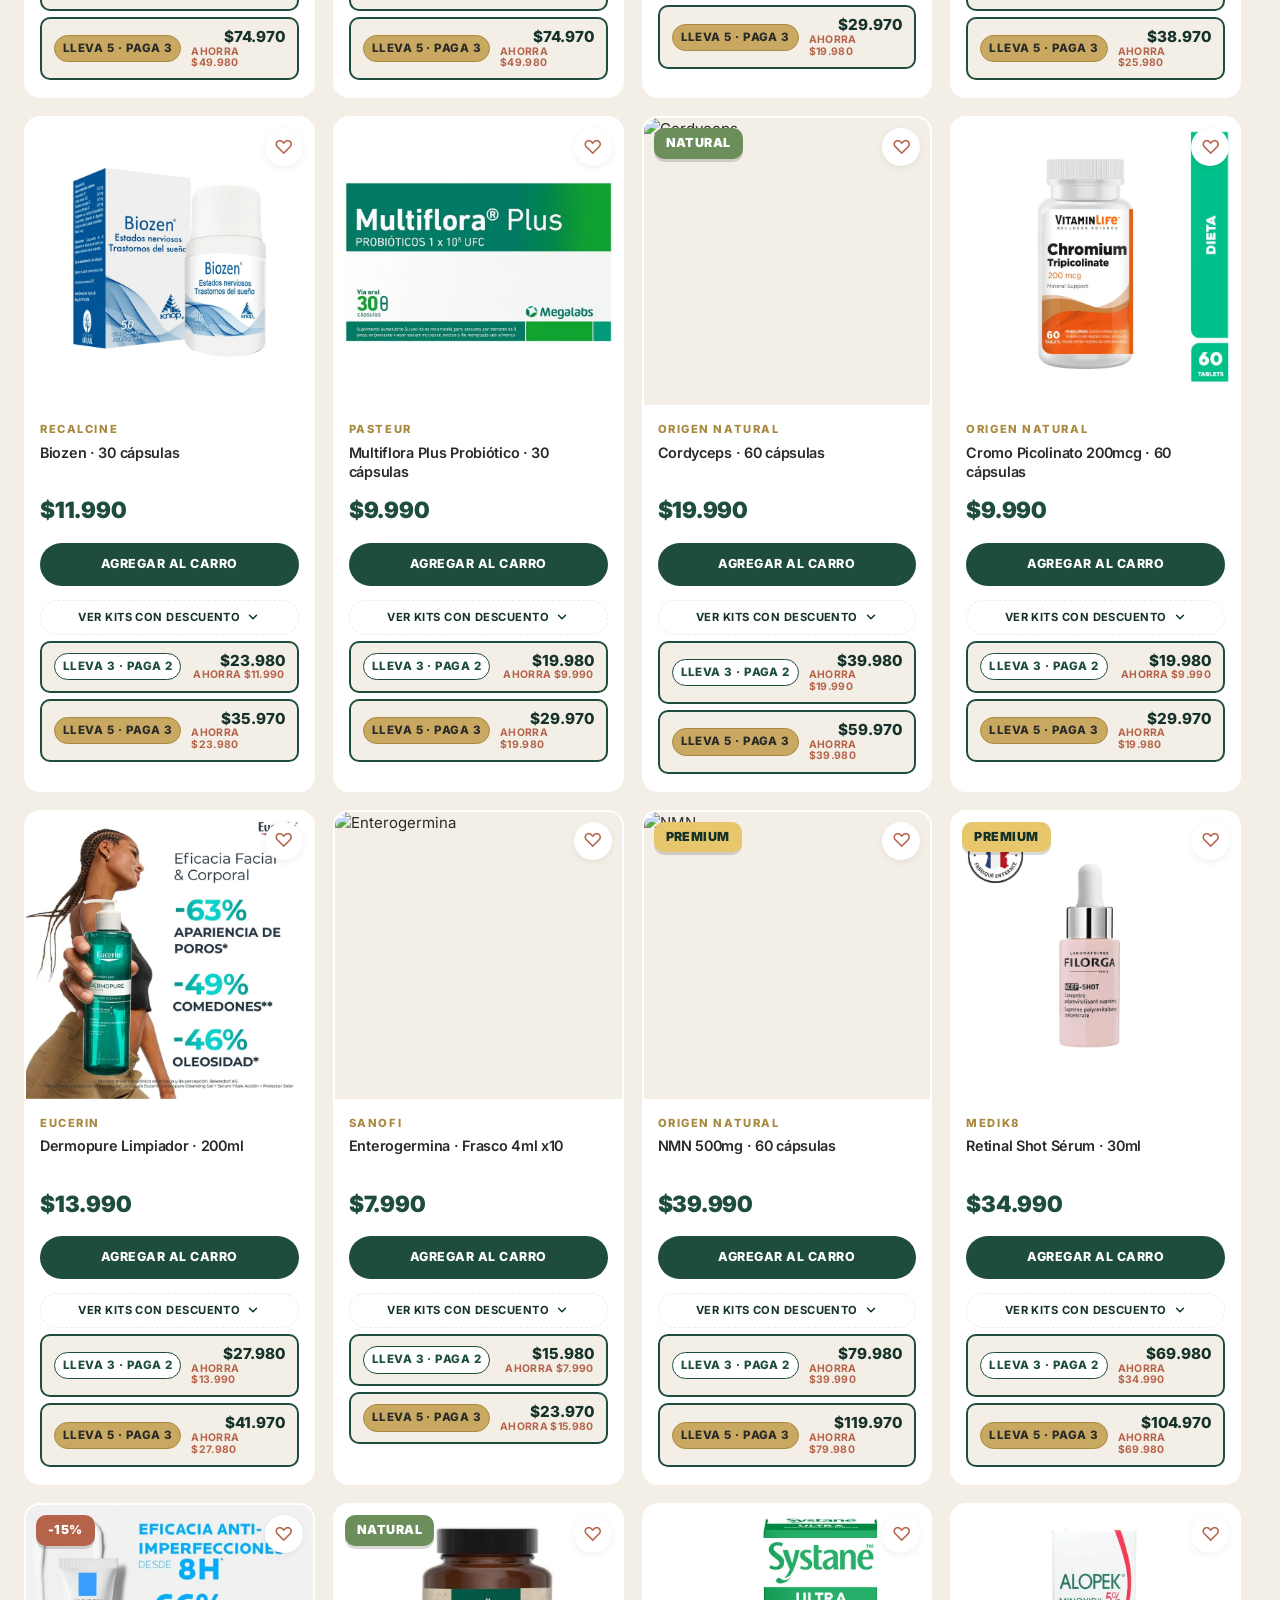
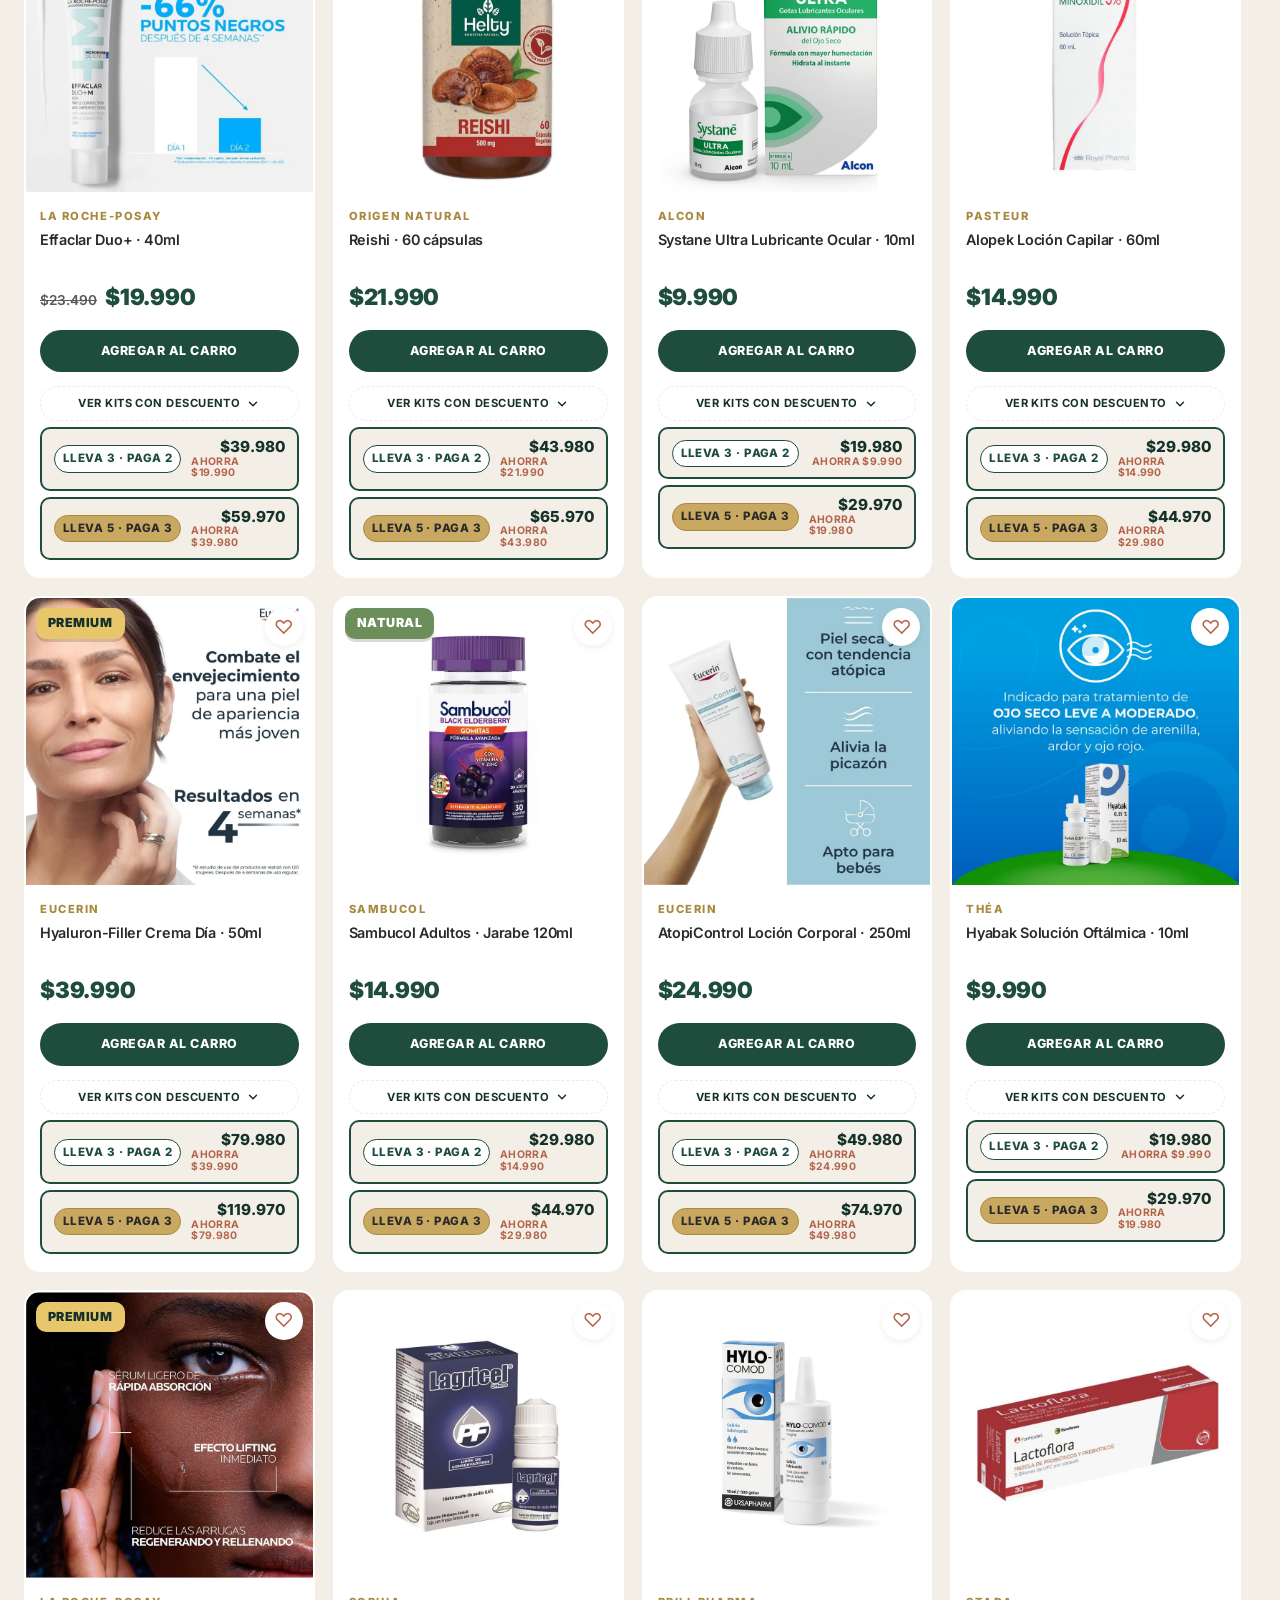
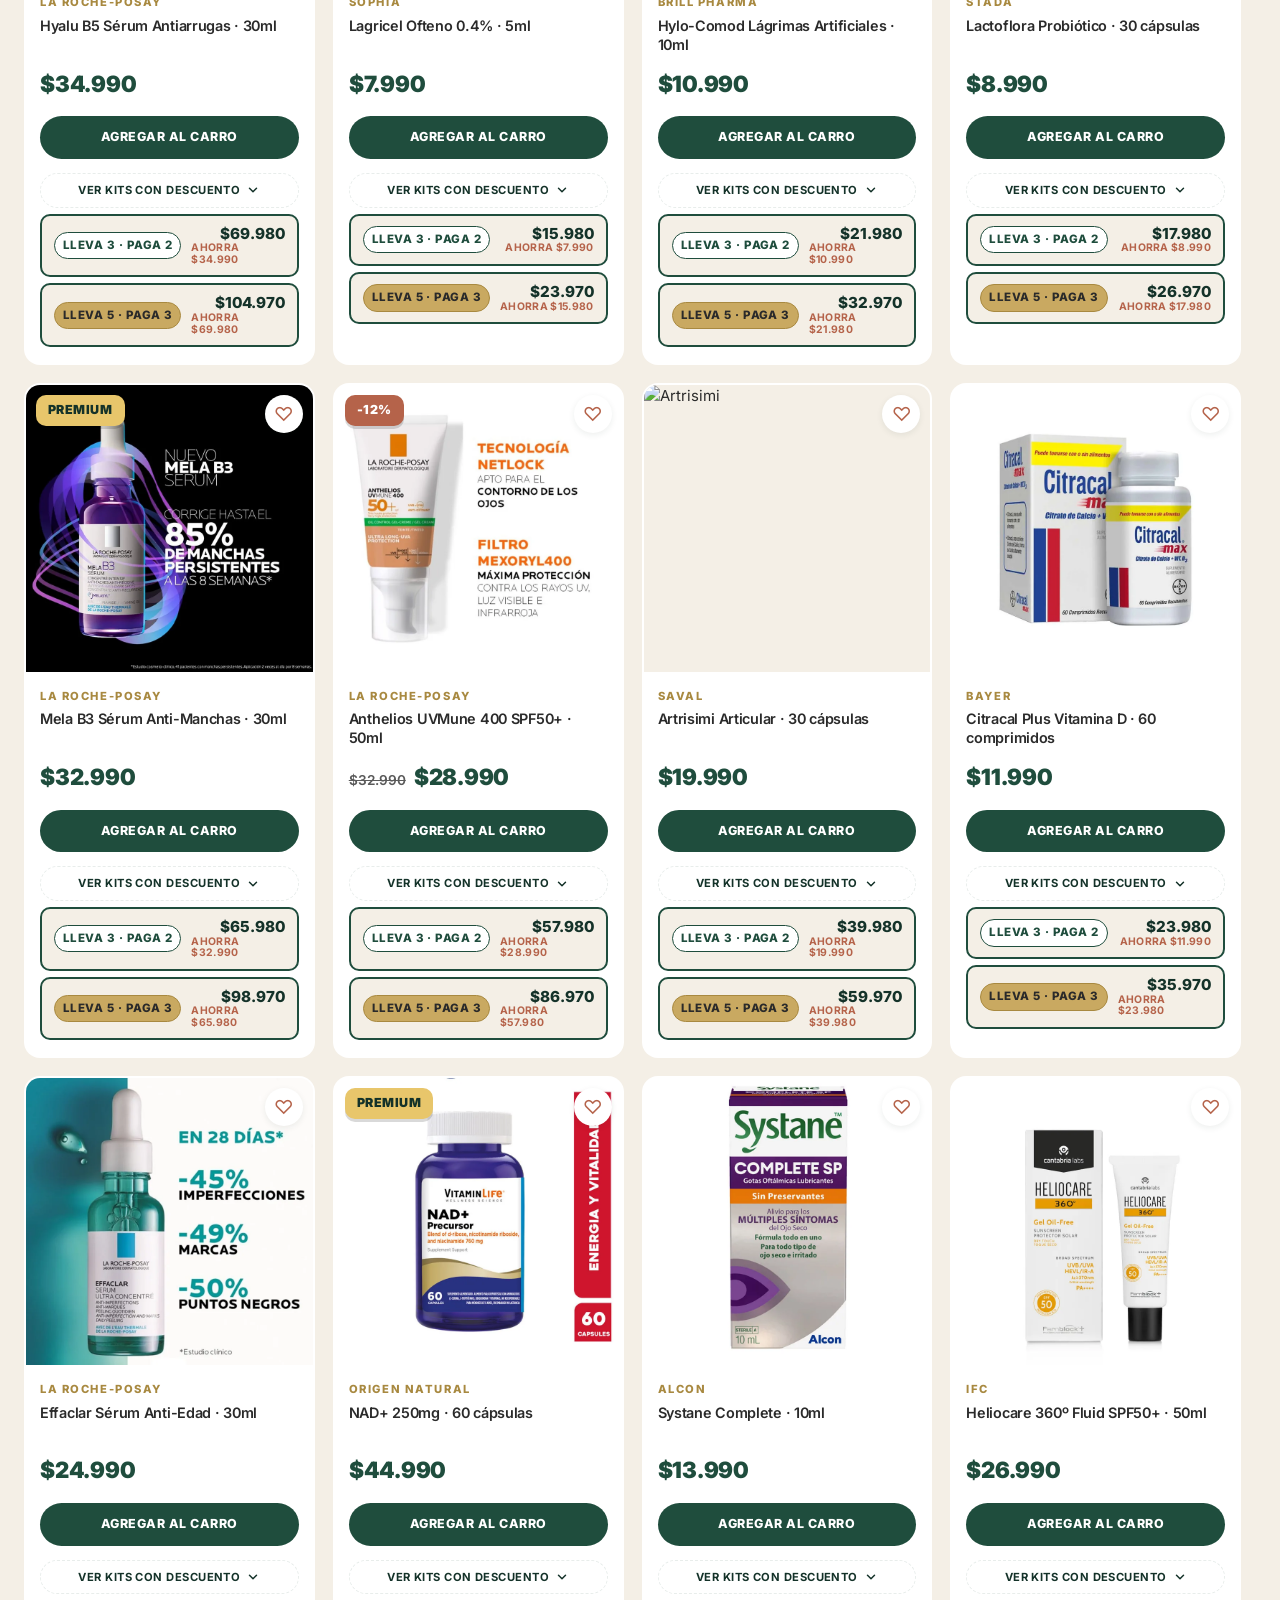
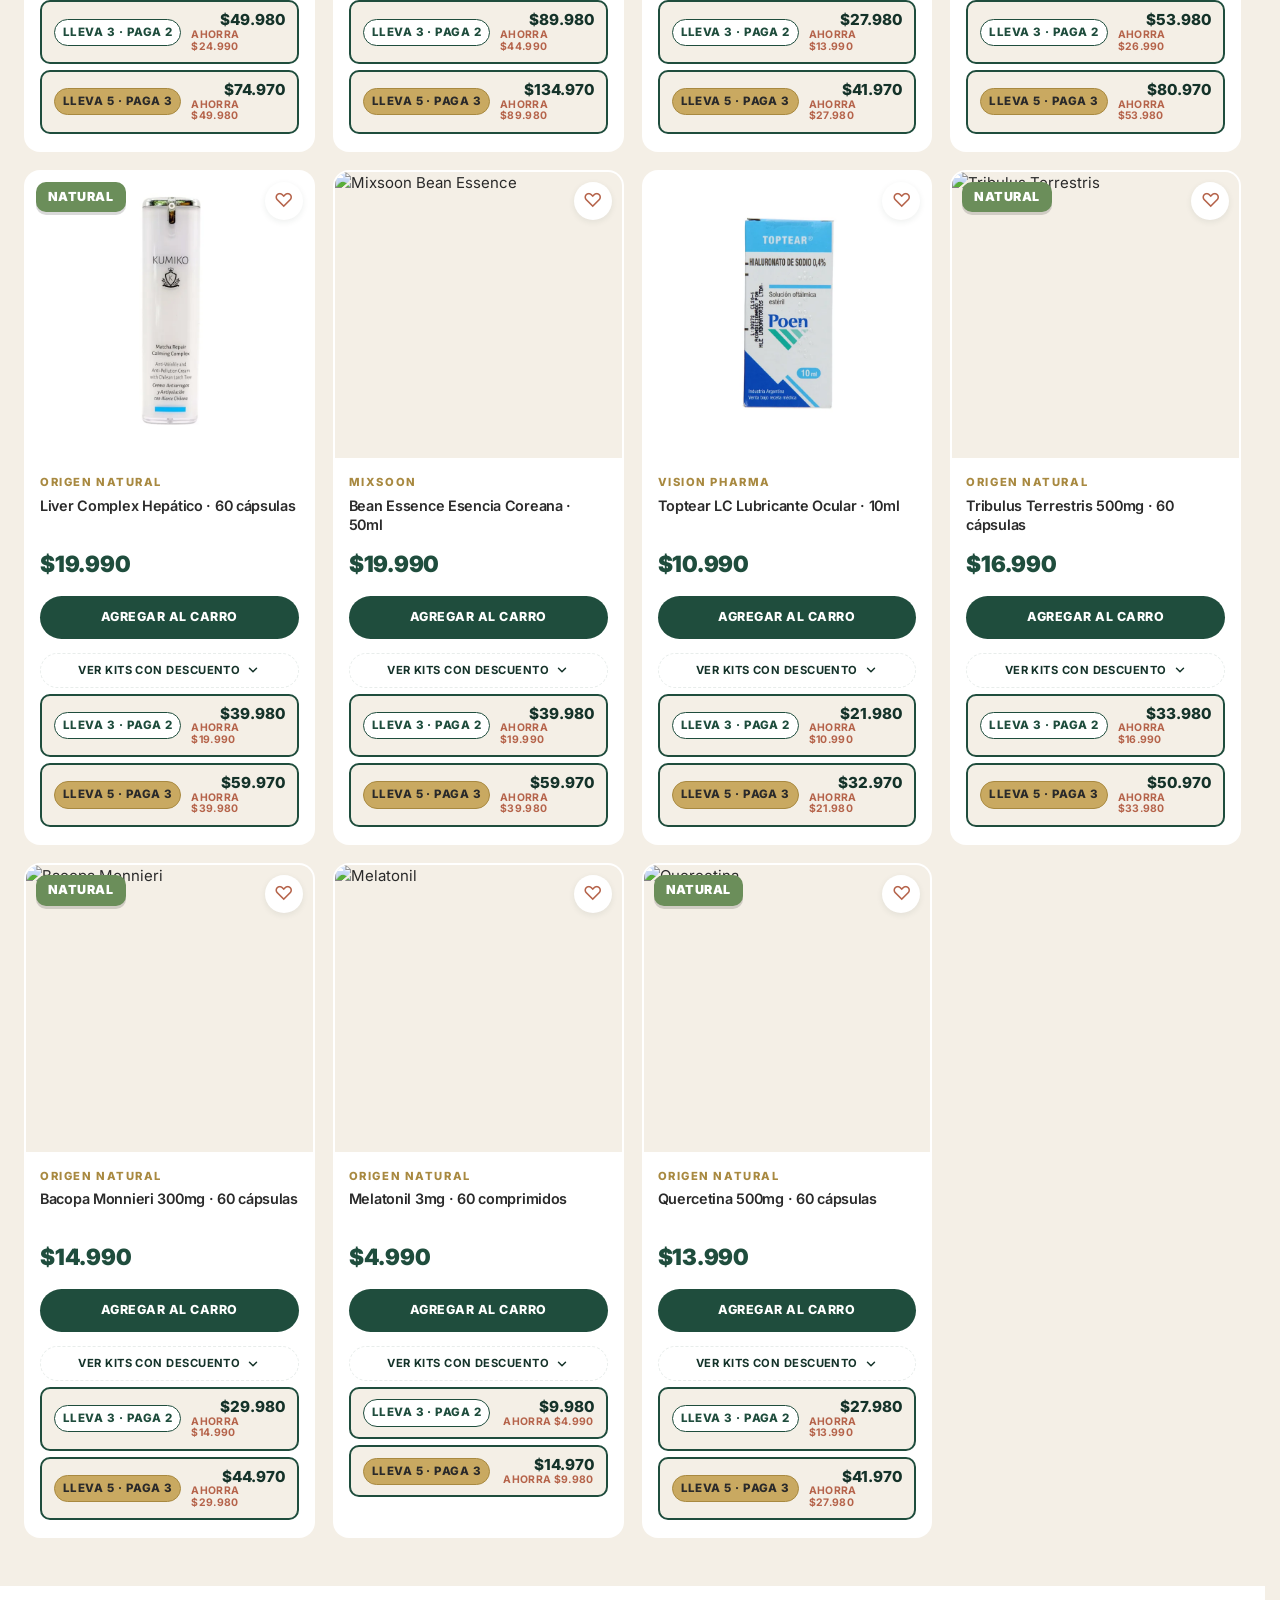
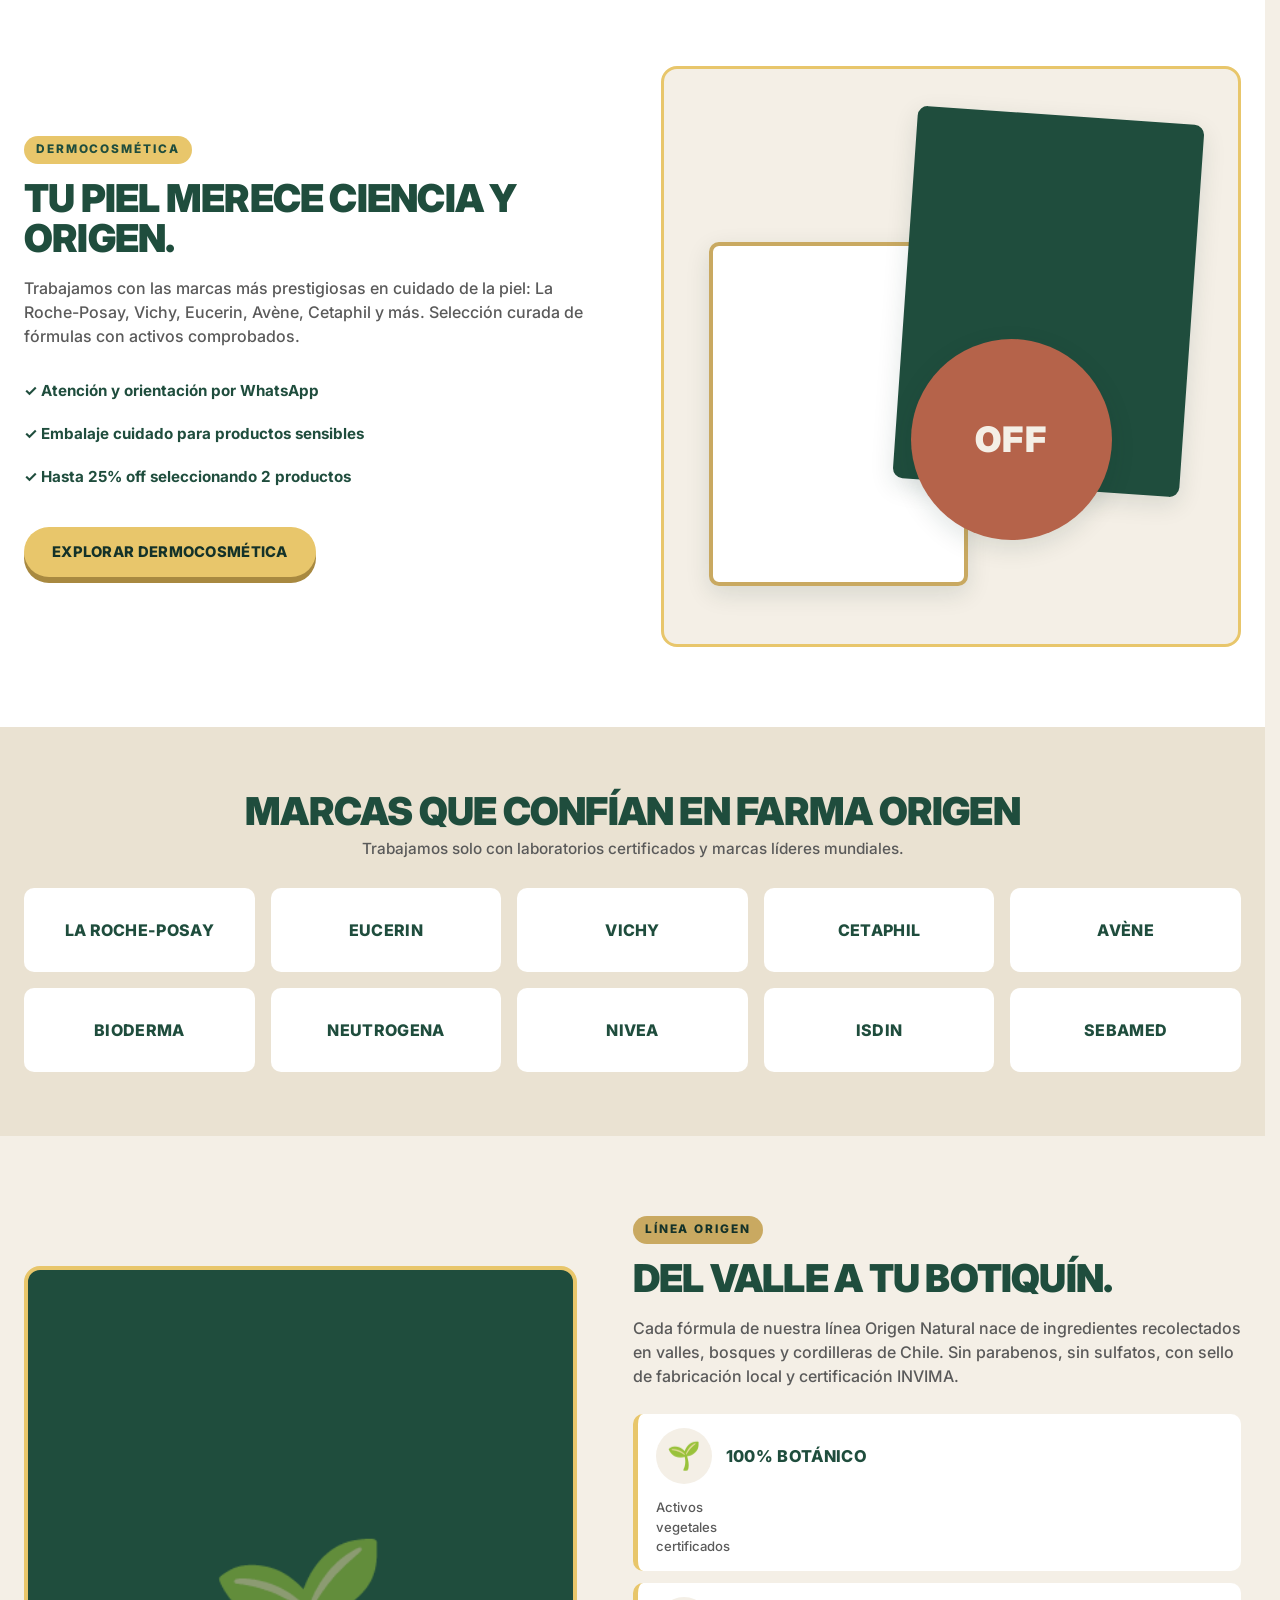
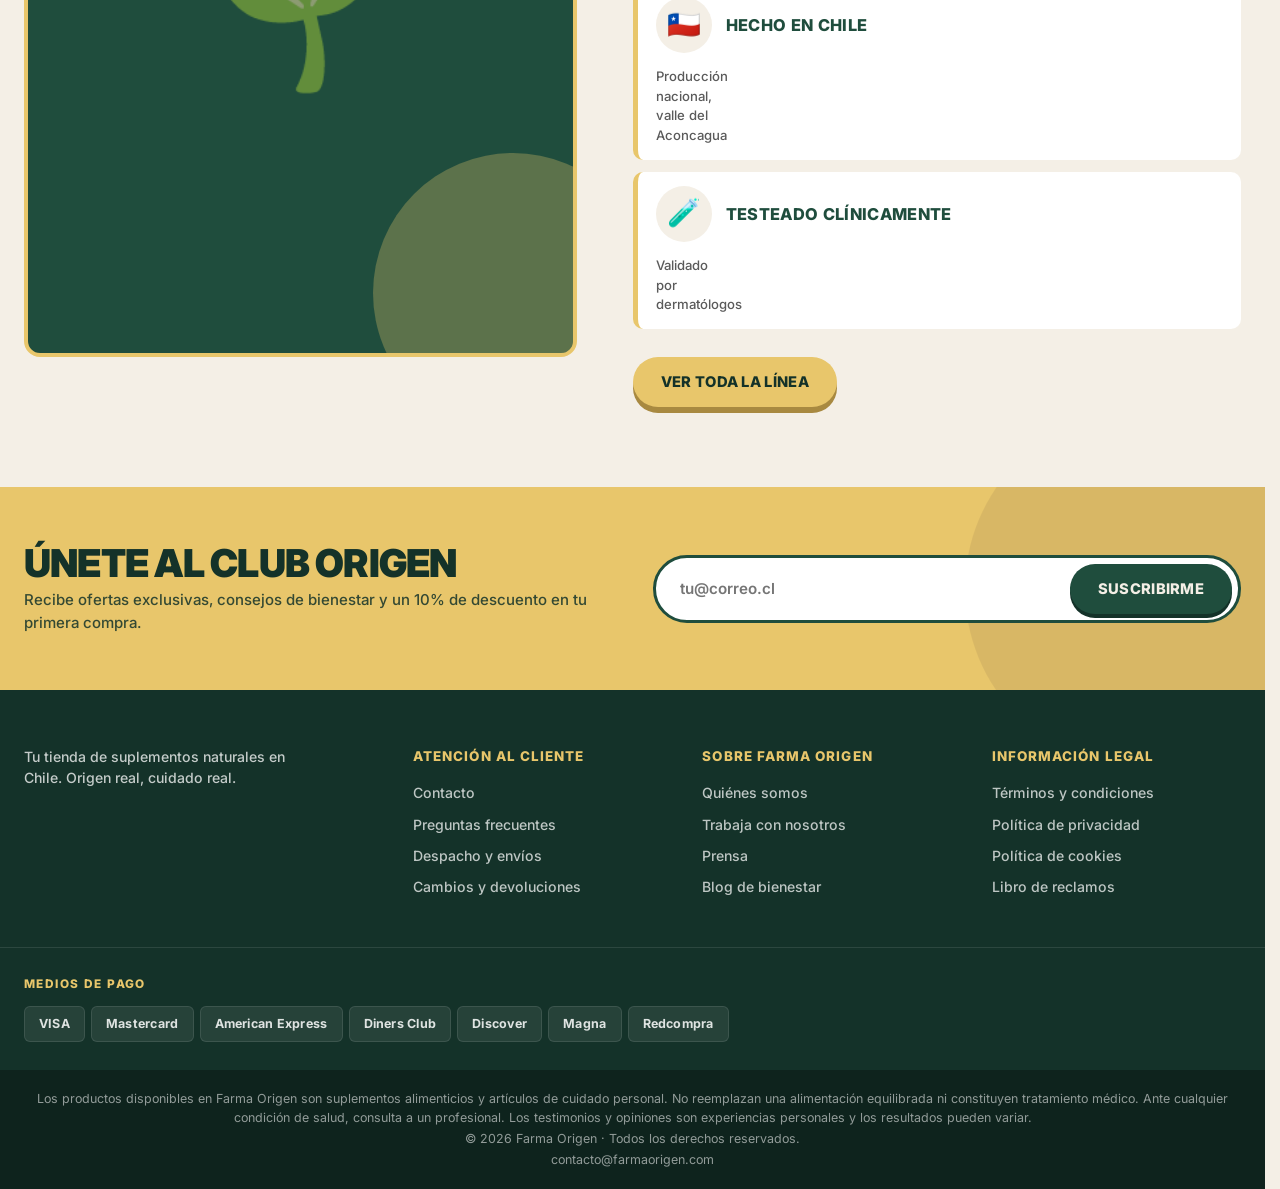
==== commit f8f05d6c: "pdp: dedicated reviews section + remove courier names + cleaner delivery list + CEP loading + auto-c" ====
--- a/index.html
+++ b/index.html
@@ -1268,14 +1268,6 @@
           <span>Redcompra</span>
         </div>
       </div>
-      <div class="pay-block">
-        <h5>Despacho con</h5>
-        <div class="pay-icons">
-          <span>Starken</span>
-          <span>Chilexpress</span>
-          <span>Blue Express</span>
-        </div>
-      </div>
     </div>
 
     <div class="footer-bottom">
--- a/styles.css
+++ b/styles.css
@@ -4080,7 +4080,7 @@
   box-shadow: 0 2px 6px rgba(168, 137, 64, 0.3);
 }
 
-/* Reviews */
+/* Reviews (old, dentro da descrição — mantido por compatibilidade) */
 .pd-reviews .pd-review {
   background: var(--white);
   padding: 14px 16px;
@@ -4109,6 +4109,121 @@
   font-weight: 700;
   font-style: normal;
 }
+
+/* ===== Reviews section (dedicada, fora da descrição) ===== */
+.pd-reviews-section {
+  background: var(--cream);
+  padding: 48px 0 56px;
+  border-top: 1px solid var(--line);
+}
+.pd-reviews-head {
+  text-align: center;
+  margin-bottom: 28px;
+}
+.pd-reviews-head h2 {
+  font-size: 1.4rem;
+  font-weight: 800;
+  color: var(--green-dark);
+  margin: 0 0 8px;
+  letter-spacing: -0.01em;
+}
+.pd-reviews-rating {
+  display: inline-flex;
+  align-items: center;
+  gap: 10px;
+  font-size: 0.92rem;
+  color: var(--graphite-soft);
+}
+.pd-reviews-stars {
+  color: var(--gold-bright);
+  font-size: 1.1rem;
+  letter-spacing: 2px;
+  line-height: 1;
+}
+.pd-reviews-score strong {
+  color: var(--green-dark);
+  font-weight: 900;
+  font-size: 1.05rem;
+}
+.pd-reviews-grid {
+  display: grid;
+  grid-template-columns: repeat(auto-fit, minmax(min(100%, 260px), 1fr));
+  gap: 16px;
+  max-width: 1100px;
+  margin: 0 auto;
+  padding: 0 16px;
+}
+.pd-review-card {
+  background: var(--white);
+  border-radius: var(--radius-lg);
+  padding: 20px;
+  box-shadow: 0 2px 8px rgba(20, 50, 41, 0.06);
+  display: flex;
+  flex-direction: column;
+  gap: 10px;
+}
+.pd-review-head {
+  display: flex;
+  align-items: center;
+  gap: 10px;
+  flex-wrap: wrap;
+}
+.pd-review-head > div {
+  display: flex;
+  flex-direction: column;
+  min-width: 0;
+}
+.pd-review-head strong {
+  font-size: 0.88rem;
+  font-weight: 800;
+  color: var(--green-dark);
+  line-height: 1.1;
+}
+.pd-review-head small {
+  font-size: 0.72rem;
+  color: var(--graphite-soft);
+  font-weight: 600;
+}
+.pd-review-head .pd-review-stars {
+  margin-left: auto;
+  margin-bottom: 0;
+}
+.pd-review-avatar {
+  width: 36px; height: 36px;
+  border-radius: 50%;
+  background: var(--green);
+  color: var(--white);
+  display: grid; place-items: center;
+  font-weight: 900;
+  font-size: 0.92rem;
+  flex-shrink: 0;
+}
+.pd-review-card p {
+  font-size: 0.9rem;
+  line-height: 1.55;
+  color: var(--graphite);
+  margin: 0;
+  font-style: italic;
+}
+.pd-review-verified {
+  font-size: 0.72rem;
+  font-weight: 700;
+  color: var(--green);
+  letter-spacing: 0.02em;
+}
+
+/* CEP spinner — usado durante o loading do lookup */
+.pd-cep-spinner {
+  display: inline-block;
+  width: 16px; height: 16px;
+  border: 2px solid rgba(20,50,41,0.18);
+  border-top-color: var(--green);
+  border-radius: 50%;
+  animation: foSpin 0.7s linear infinite;
+  margin-left: 8px;
+}
+@keyframes foSpin { to { transform: rotate(360deg); } }
+.pd-cep-feedback.loading { color: var(--graphite-soft); font-weight: 700; }
 
 /* FAQ */
 .pd-faq details {
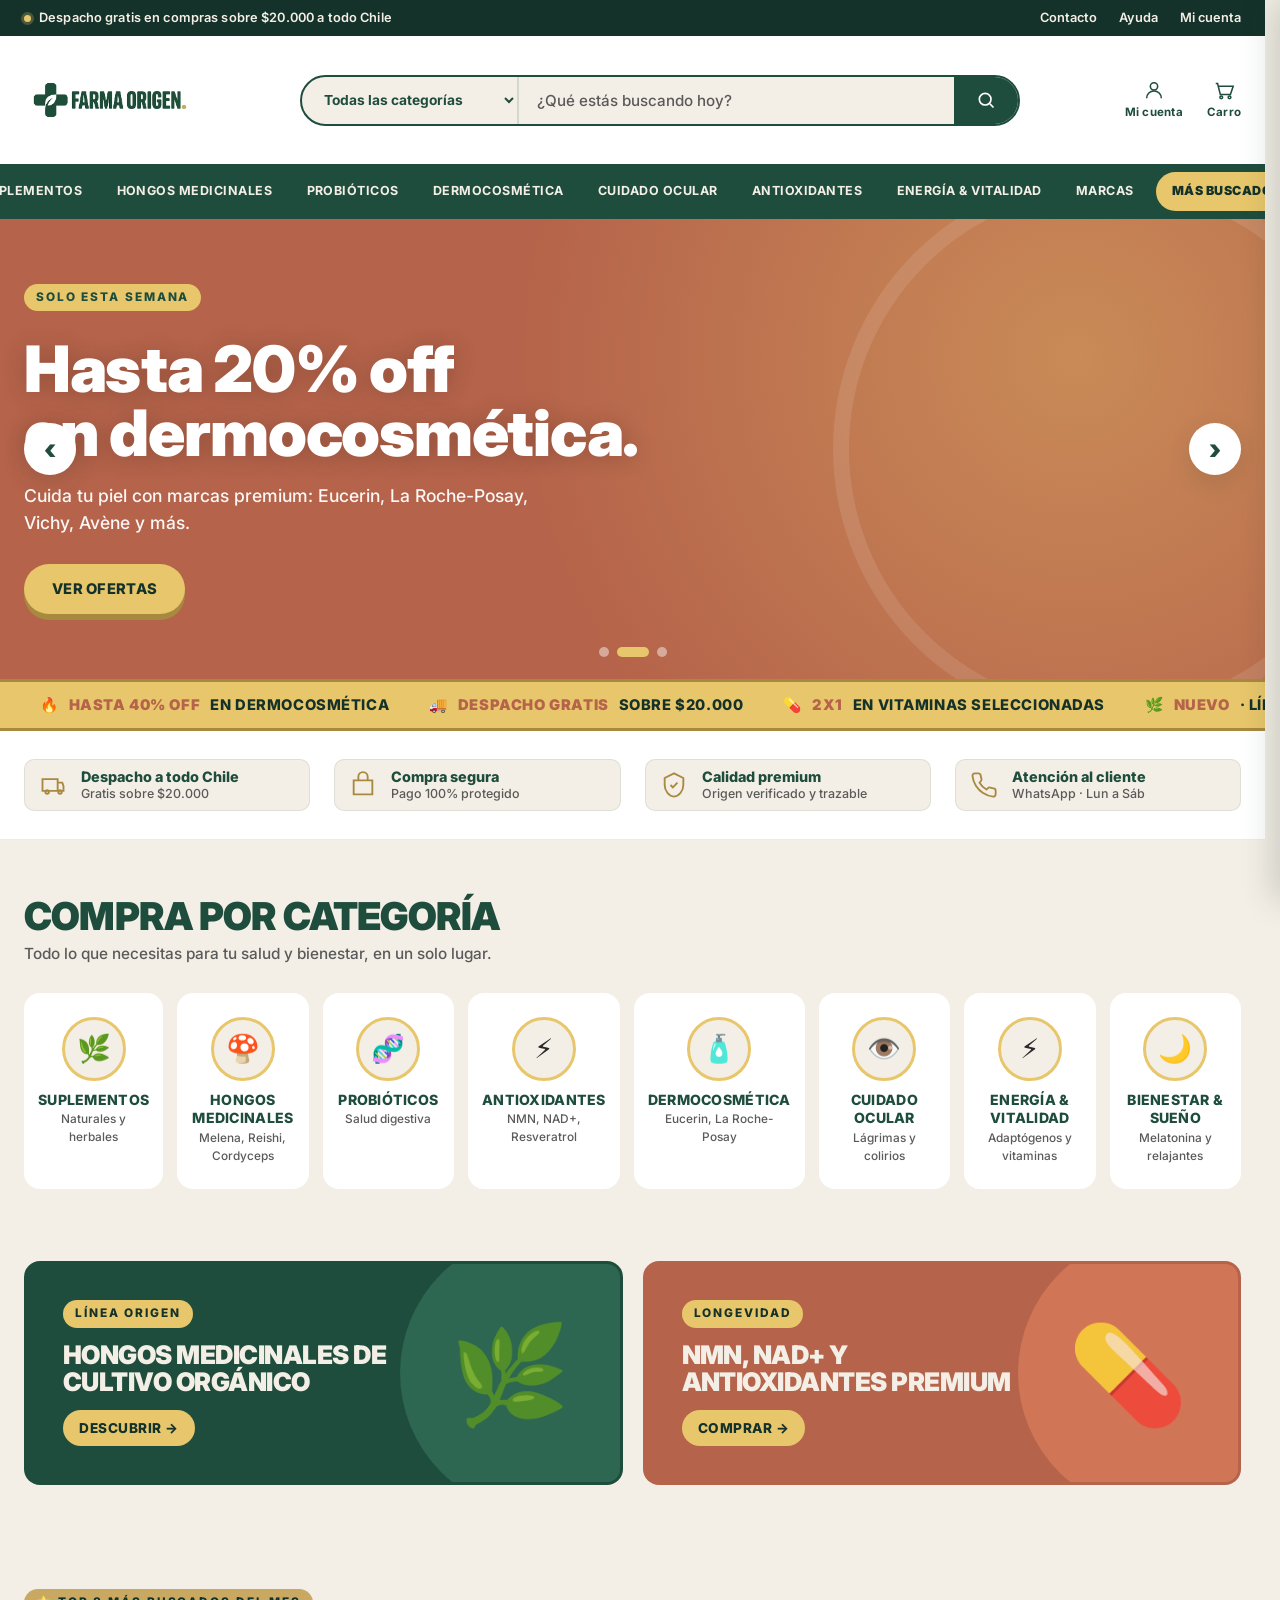
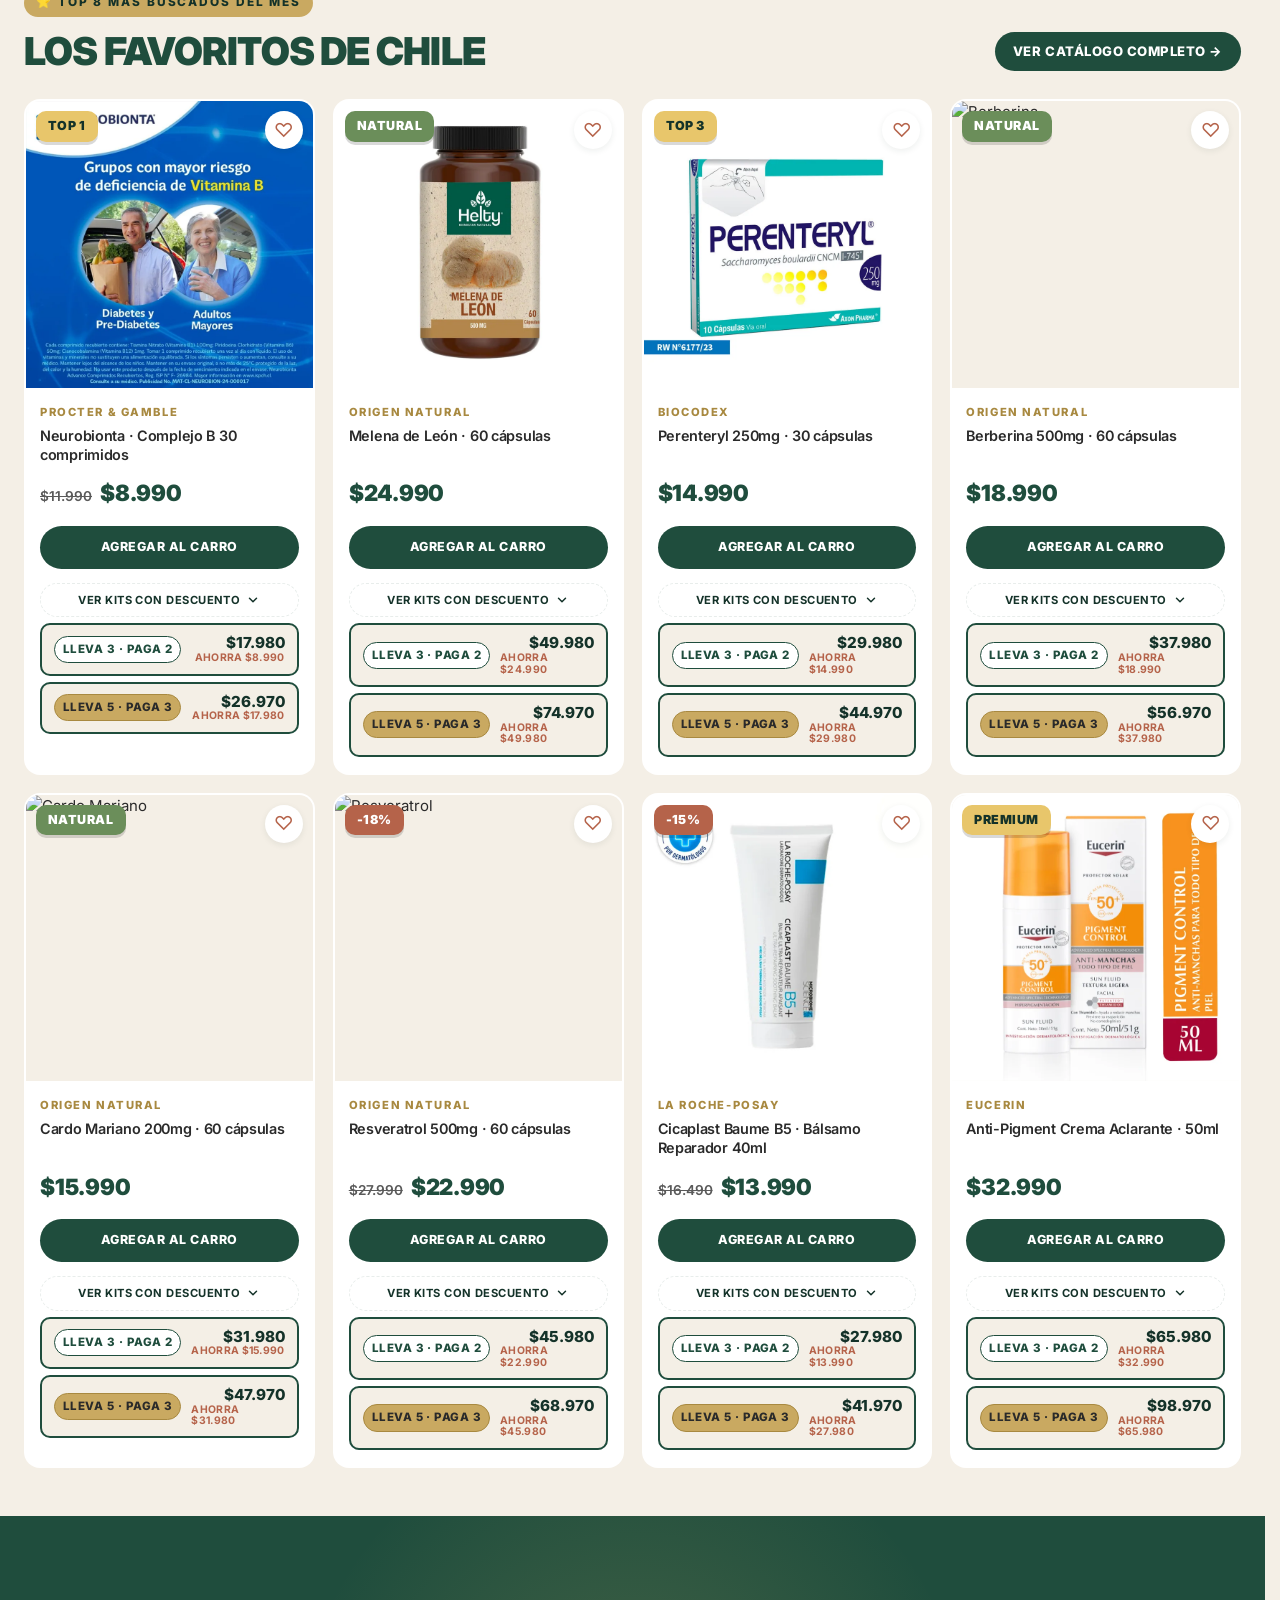
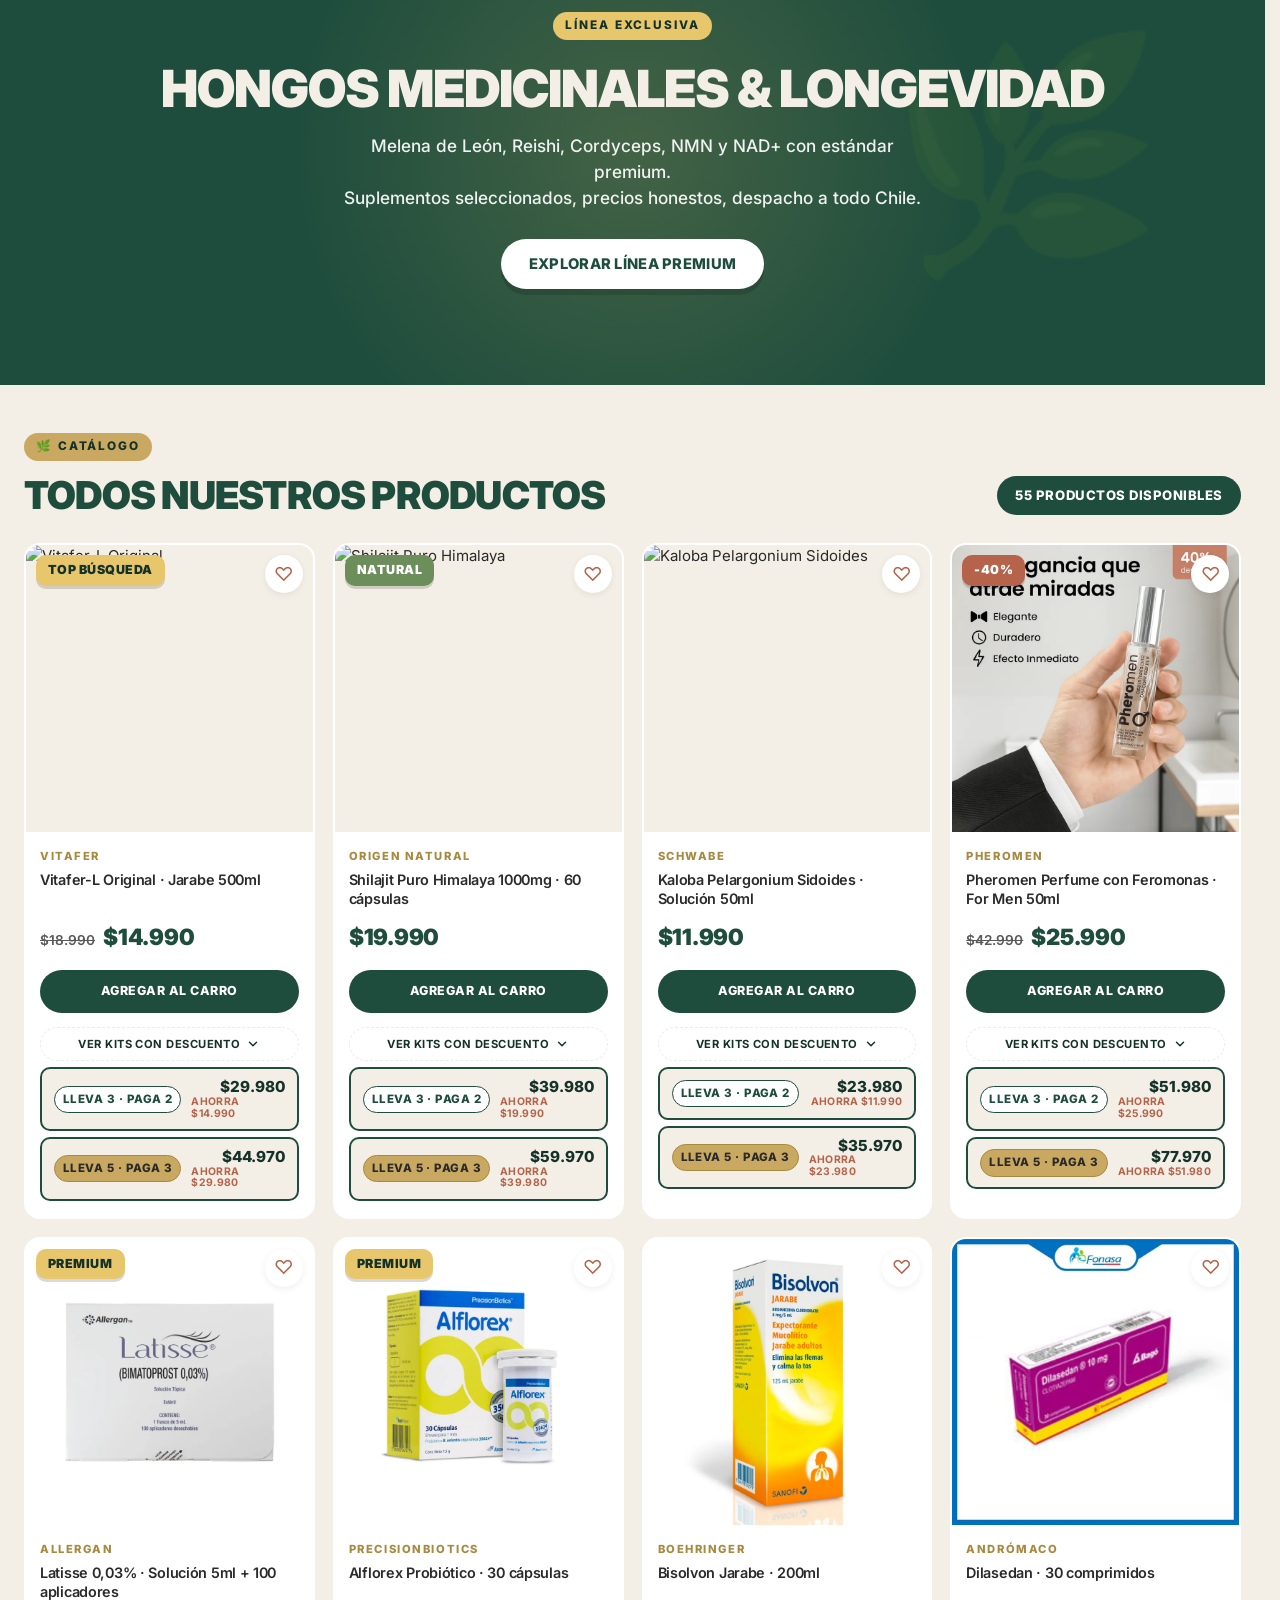
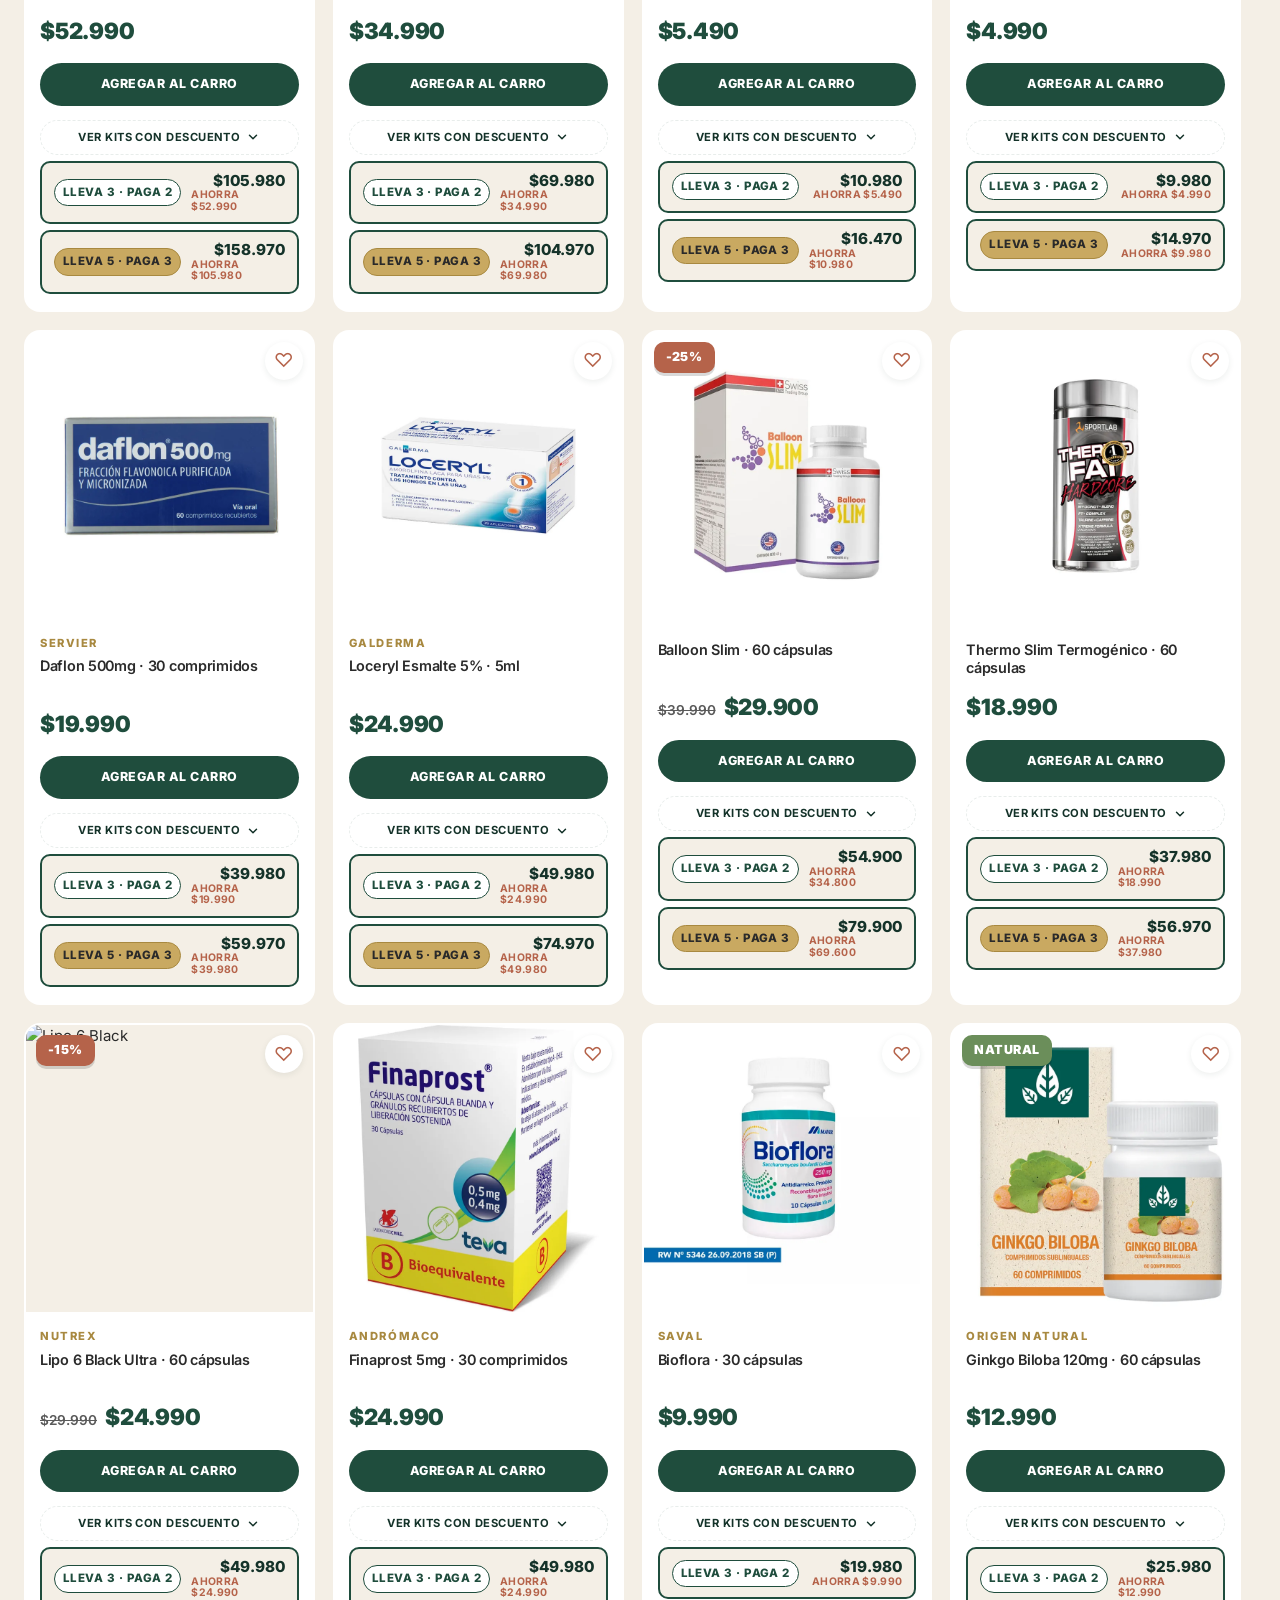
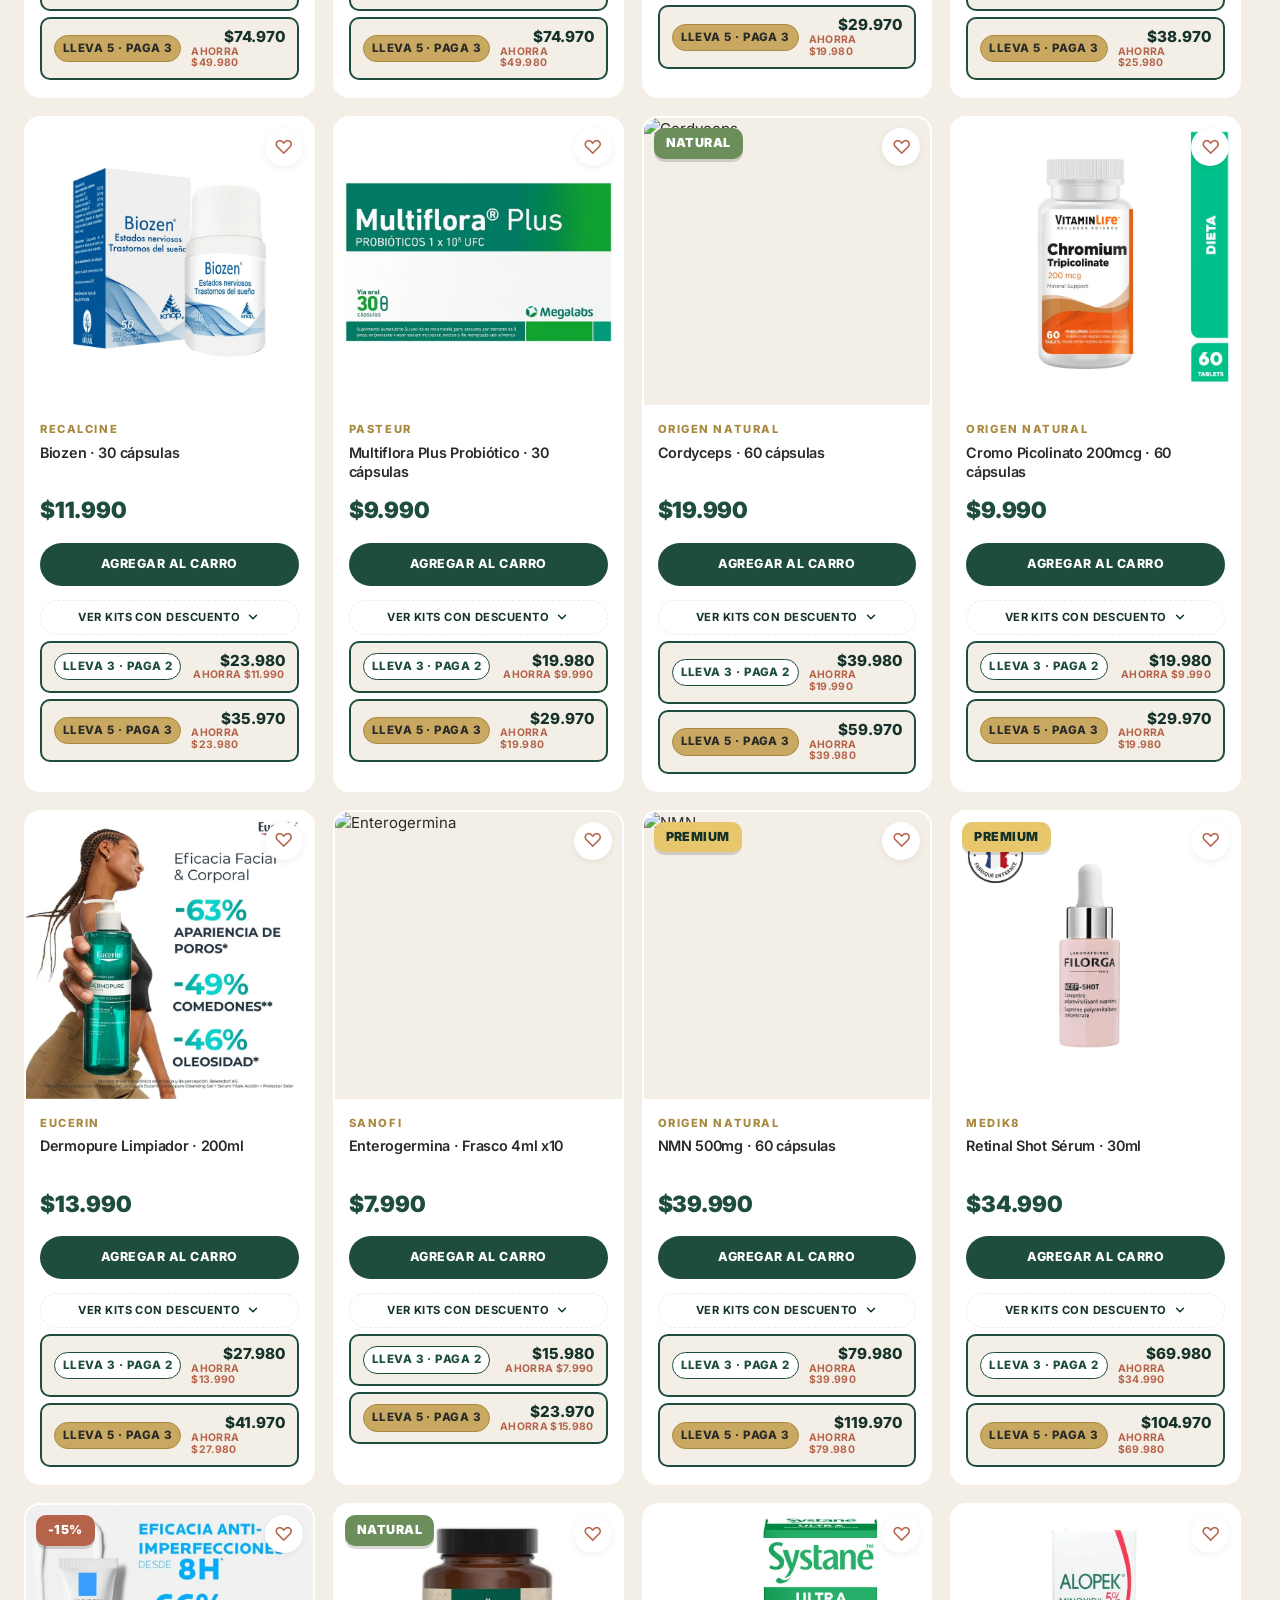
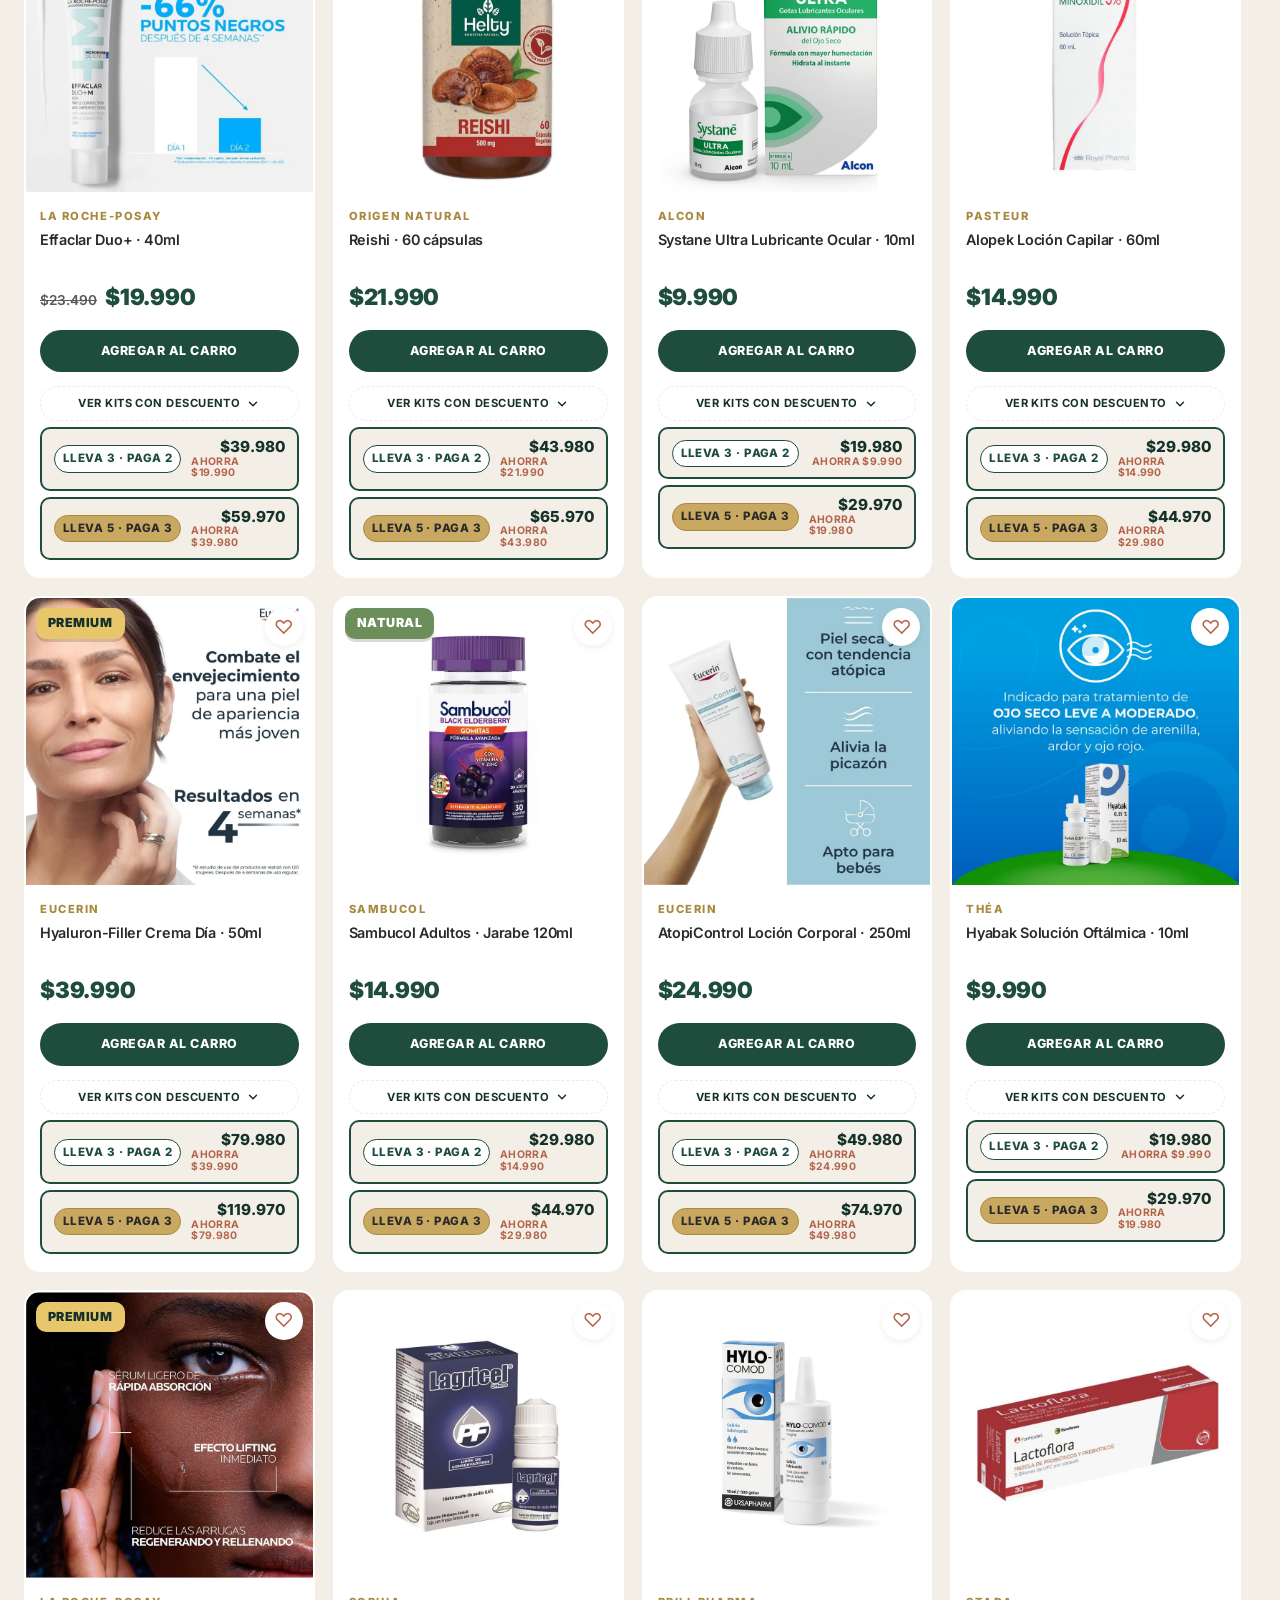
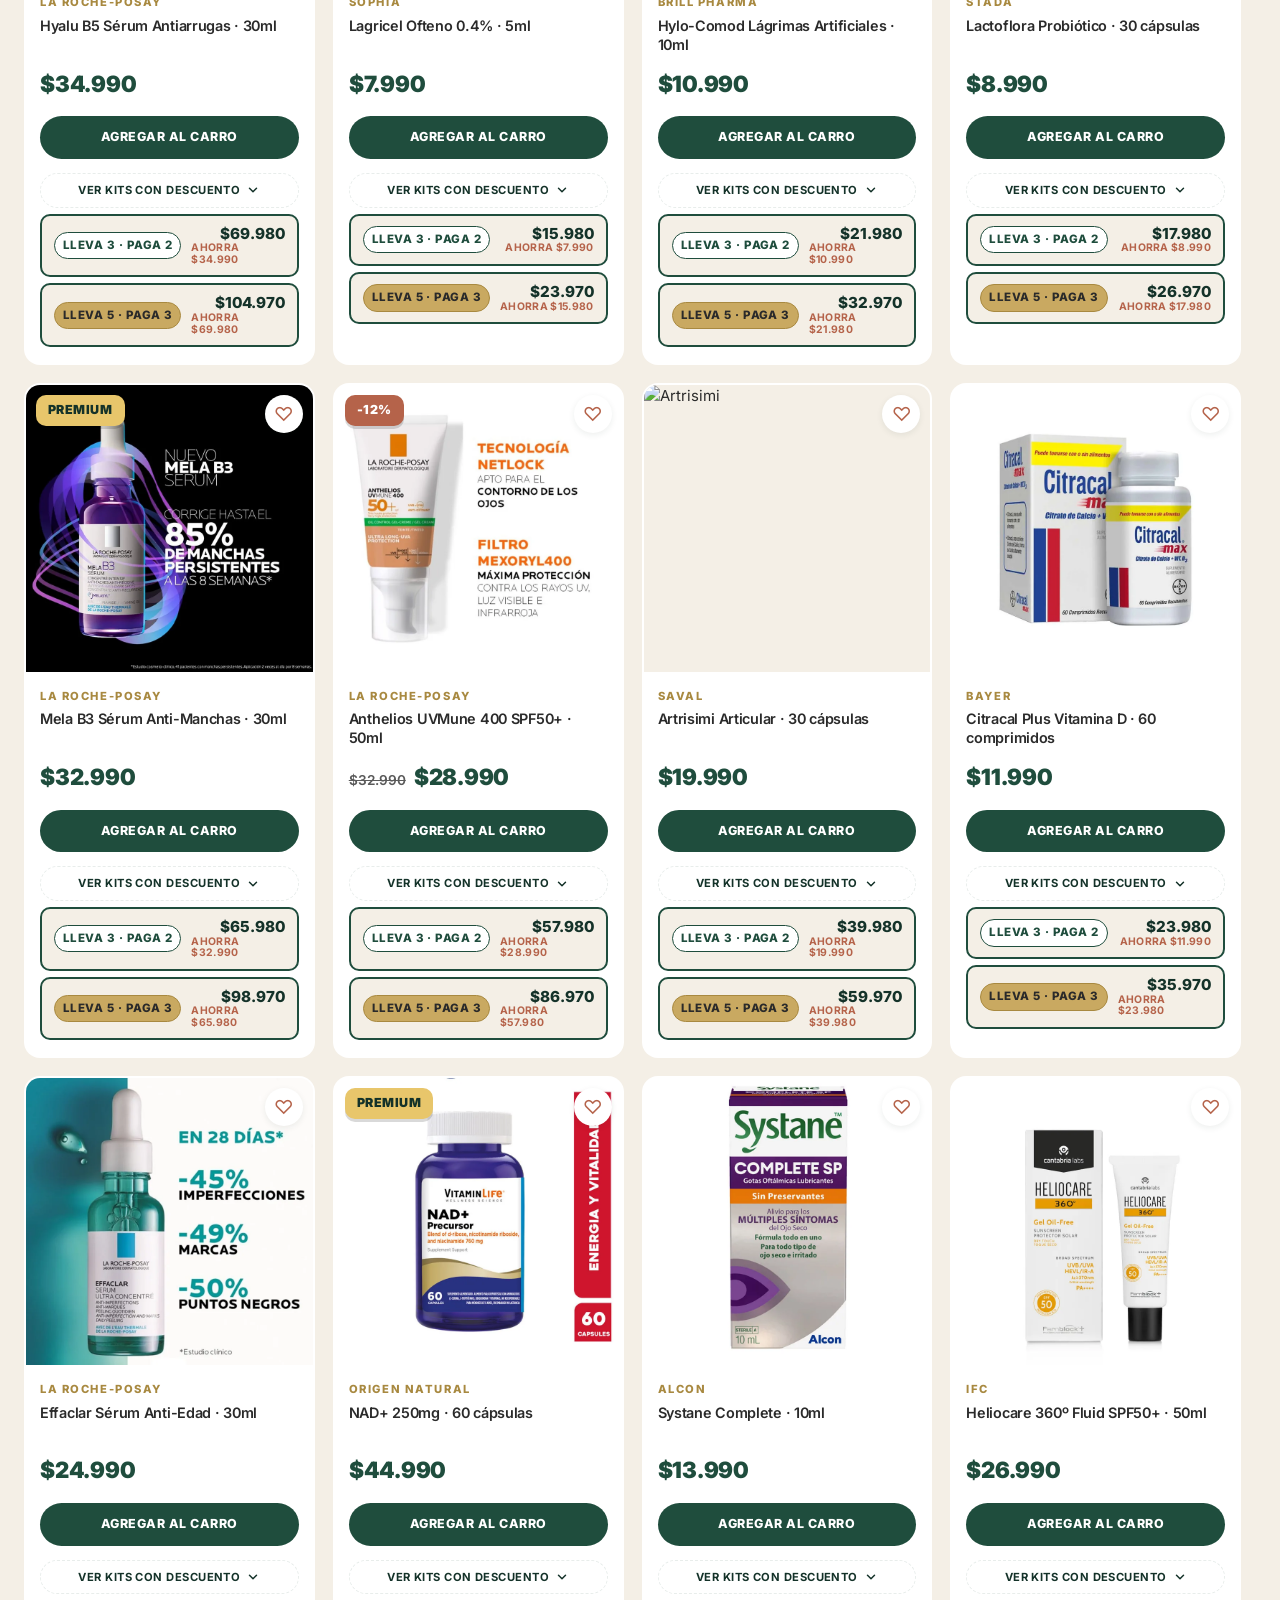
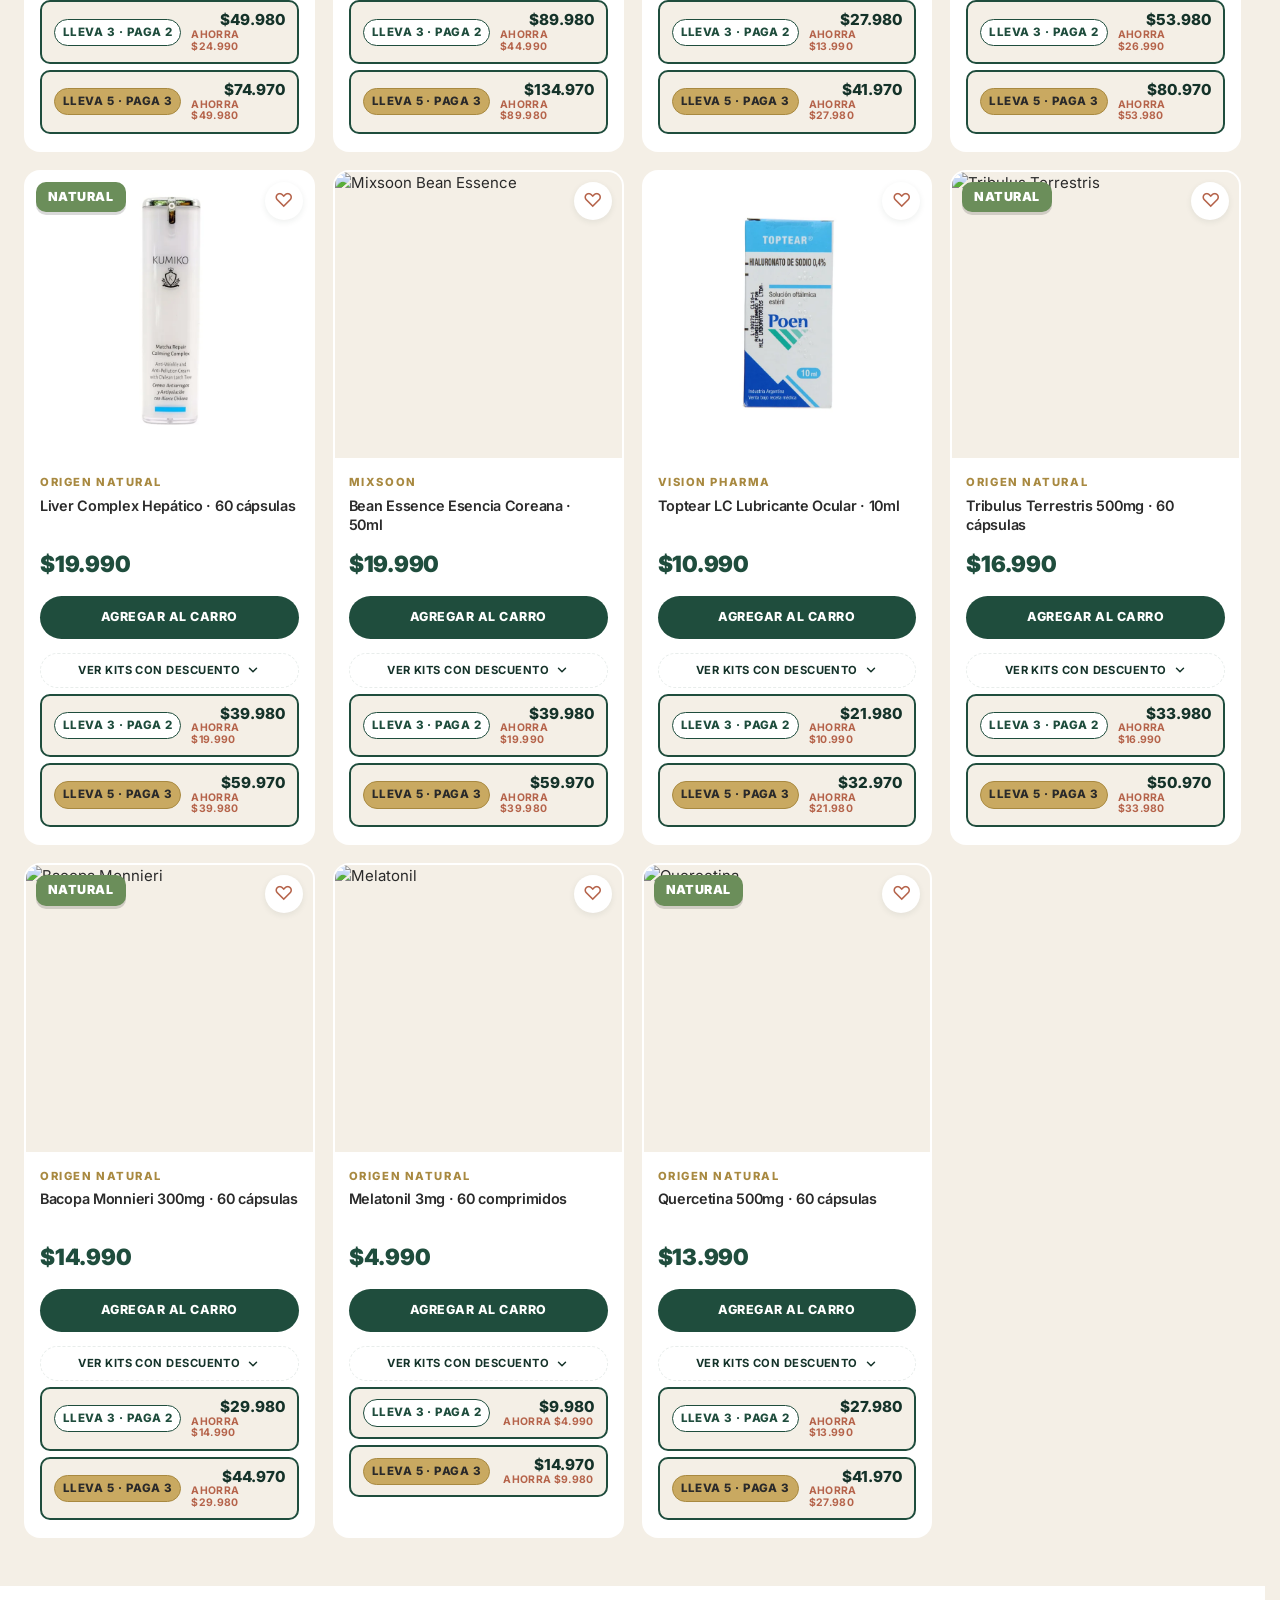
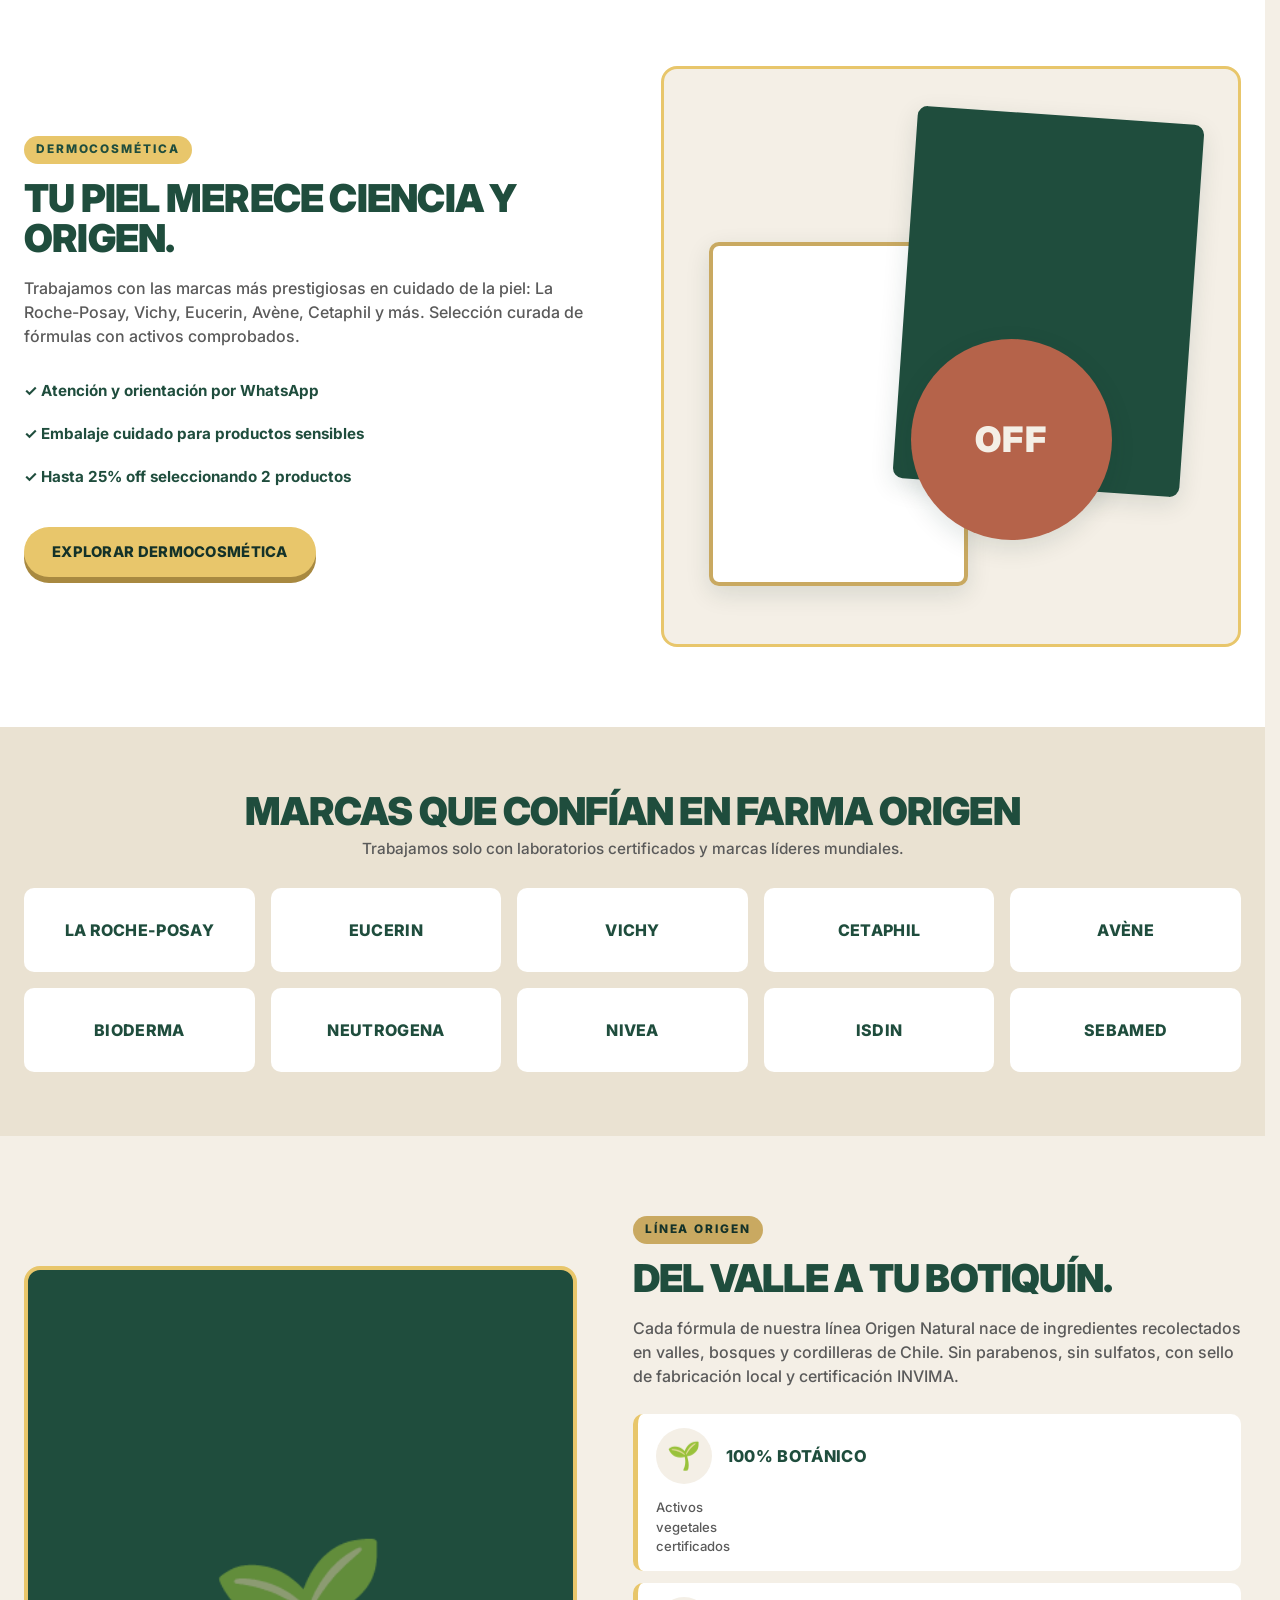
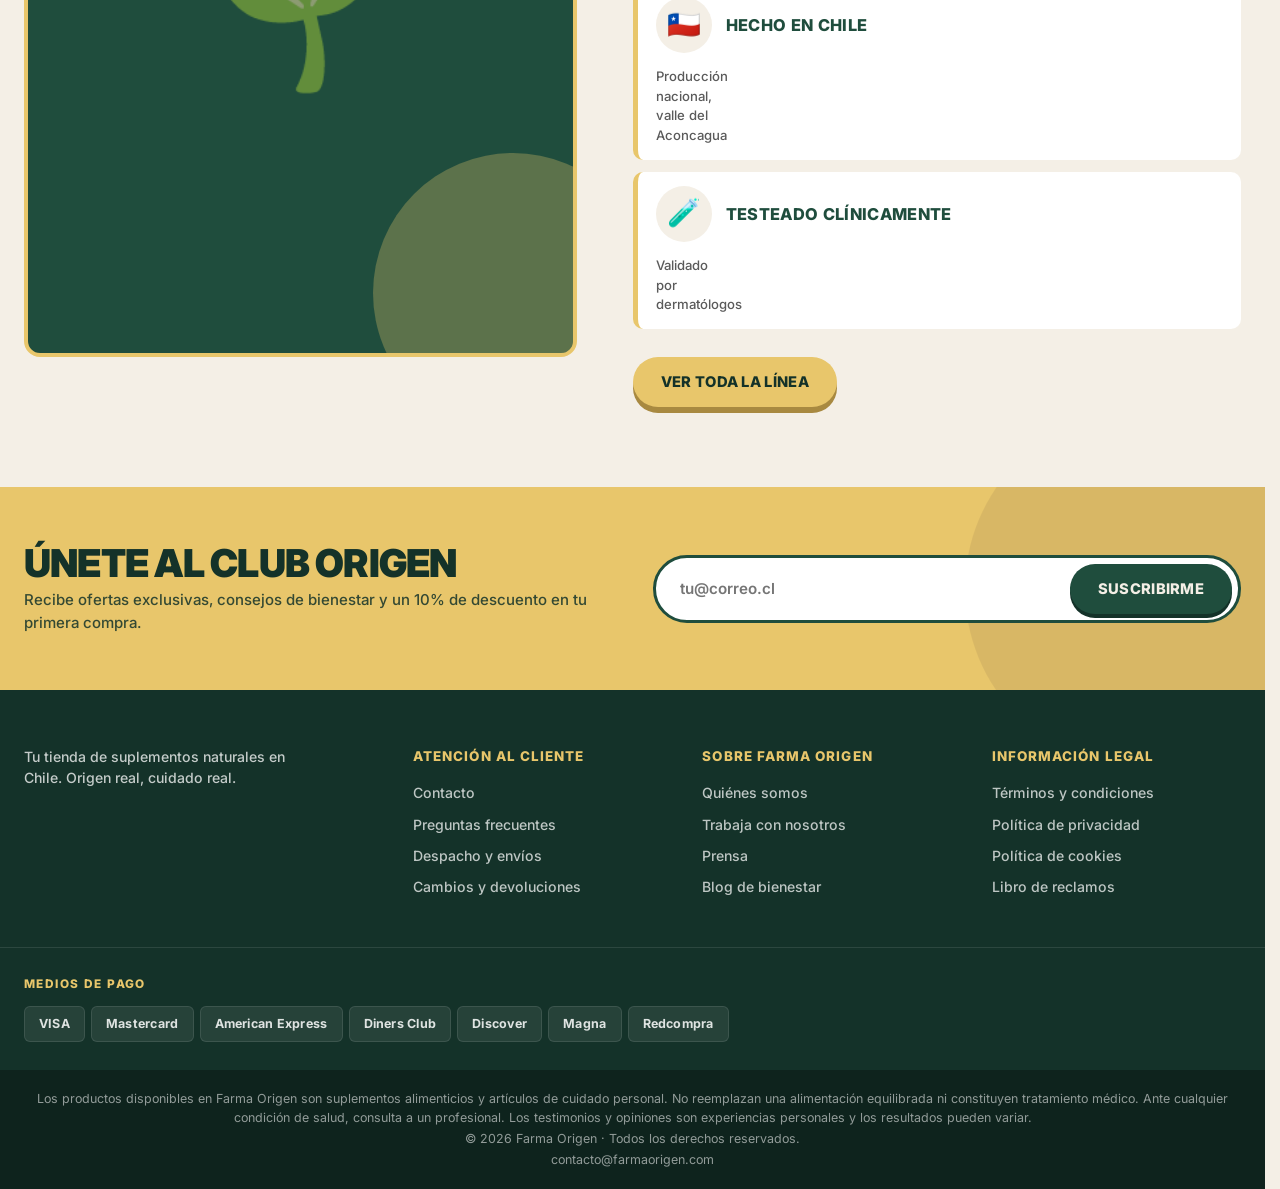
==== commit 4731be73: "balloon-slim: frasco 60 caps + posologia 1+1/dia (= 30 dias = 1 mes) Antes estava inconsistente: fra" ====
--- a/index.html
+++ b/index.html
@@ -569,7 +569,7 @@
           </div>
           <div class="prod-info">
             <span class="prod-brand"></span>
-            <h3 class="prod-name">Balloon Slim · 30 cápsulas</h3>
+            <h3 class="prod-name">Balloon Slim · 60 cápsulas</h3>
             <div class="prod-price">
               <span class="old">$39.990</span>
               <strong>$29.900</strong>
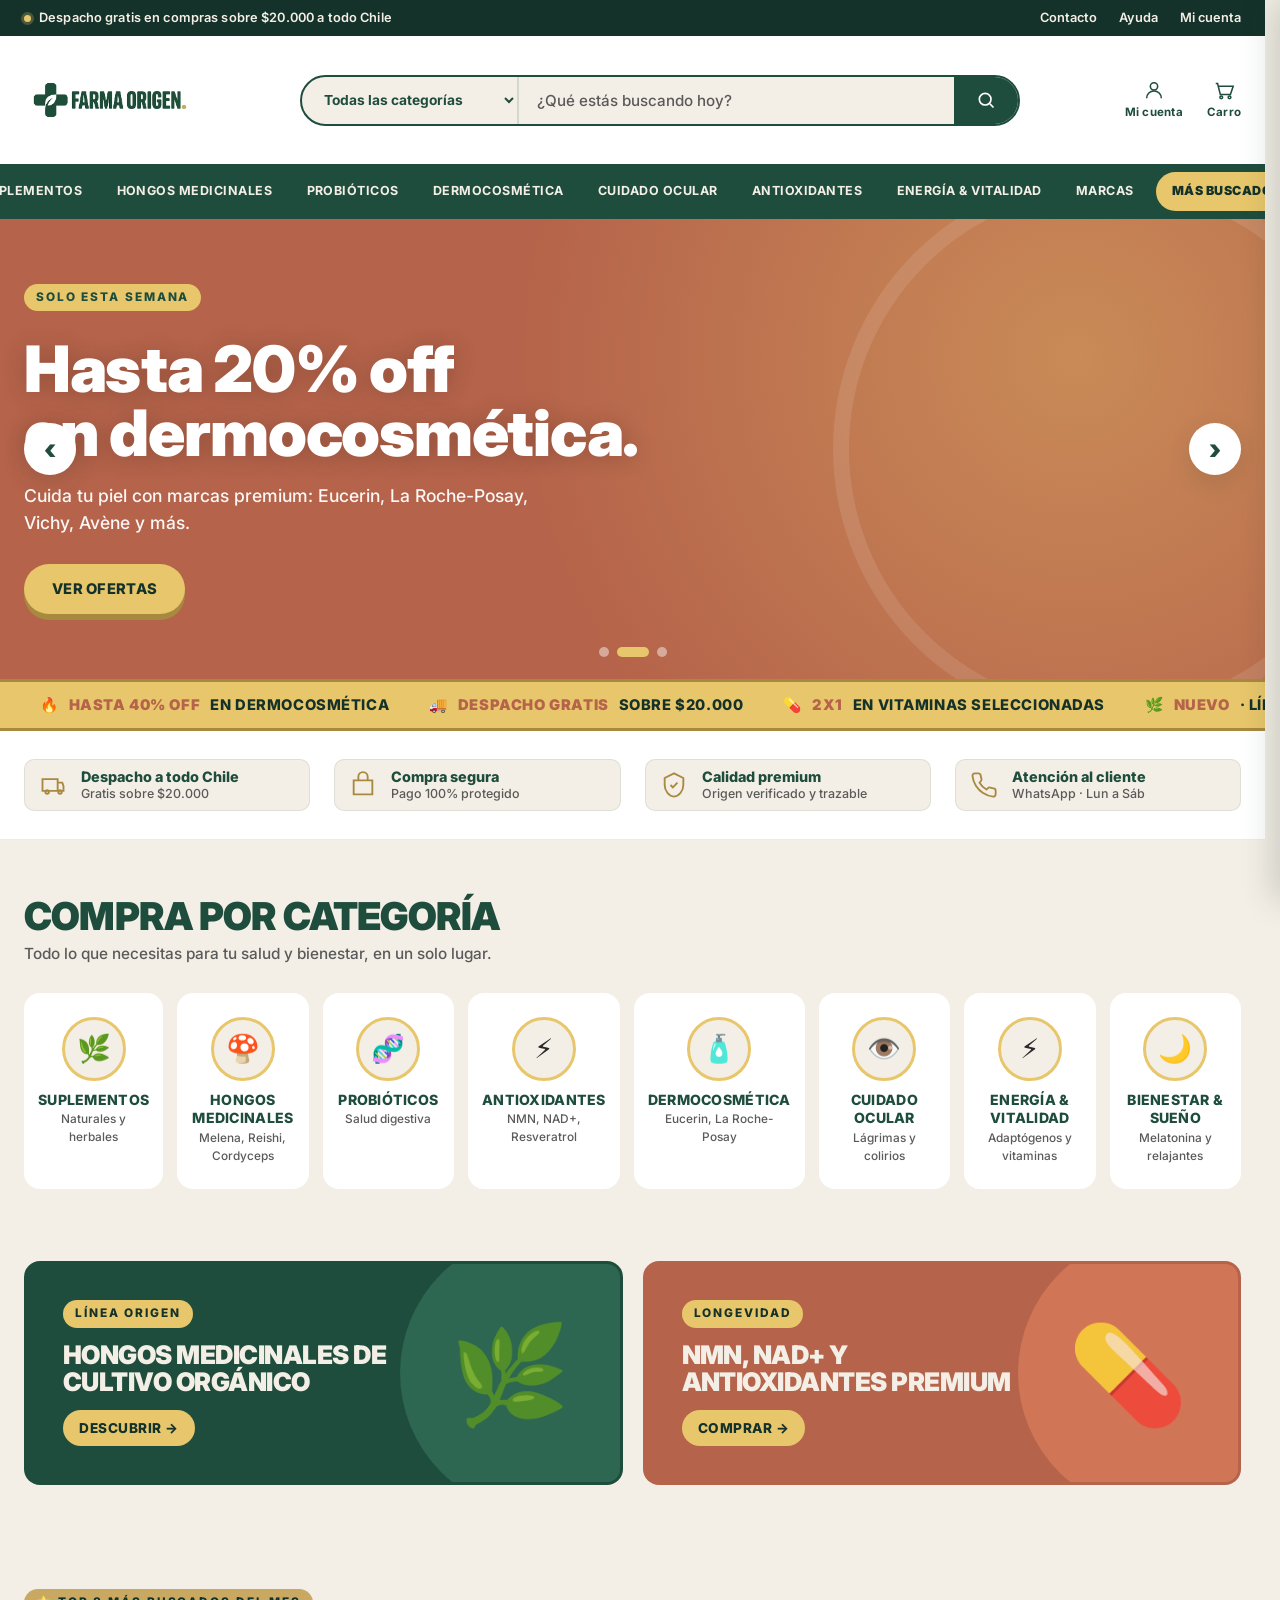
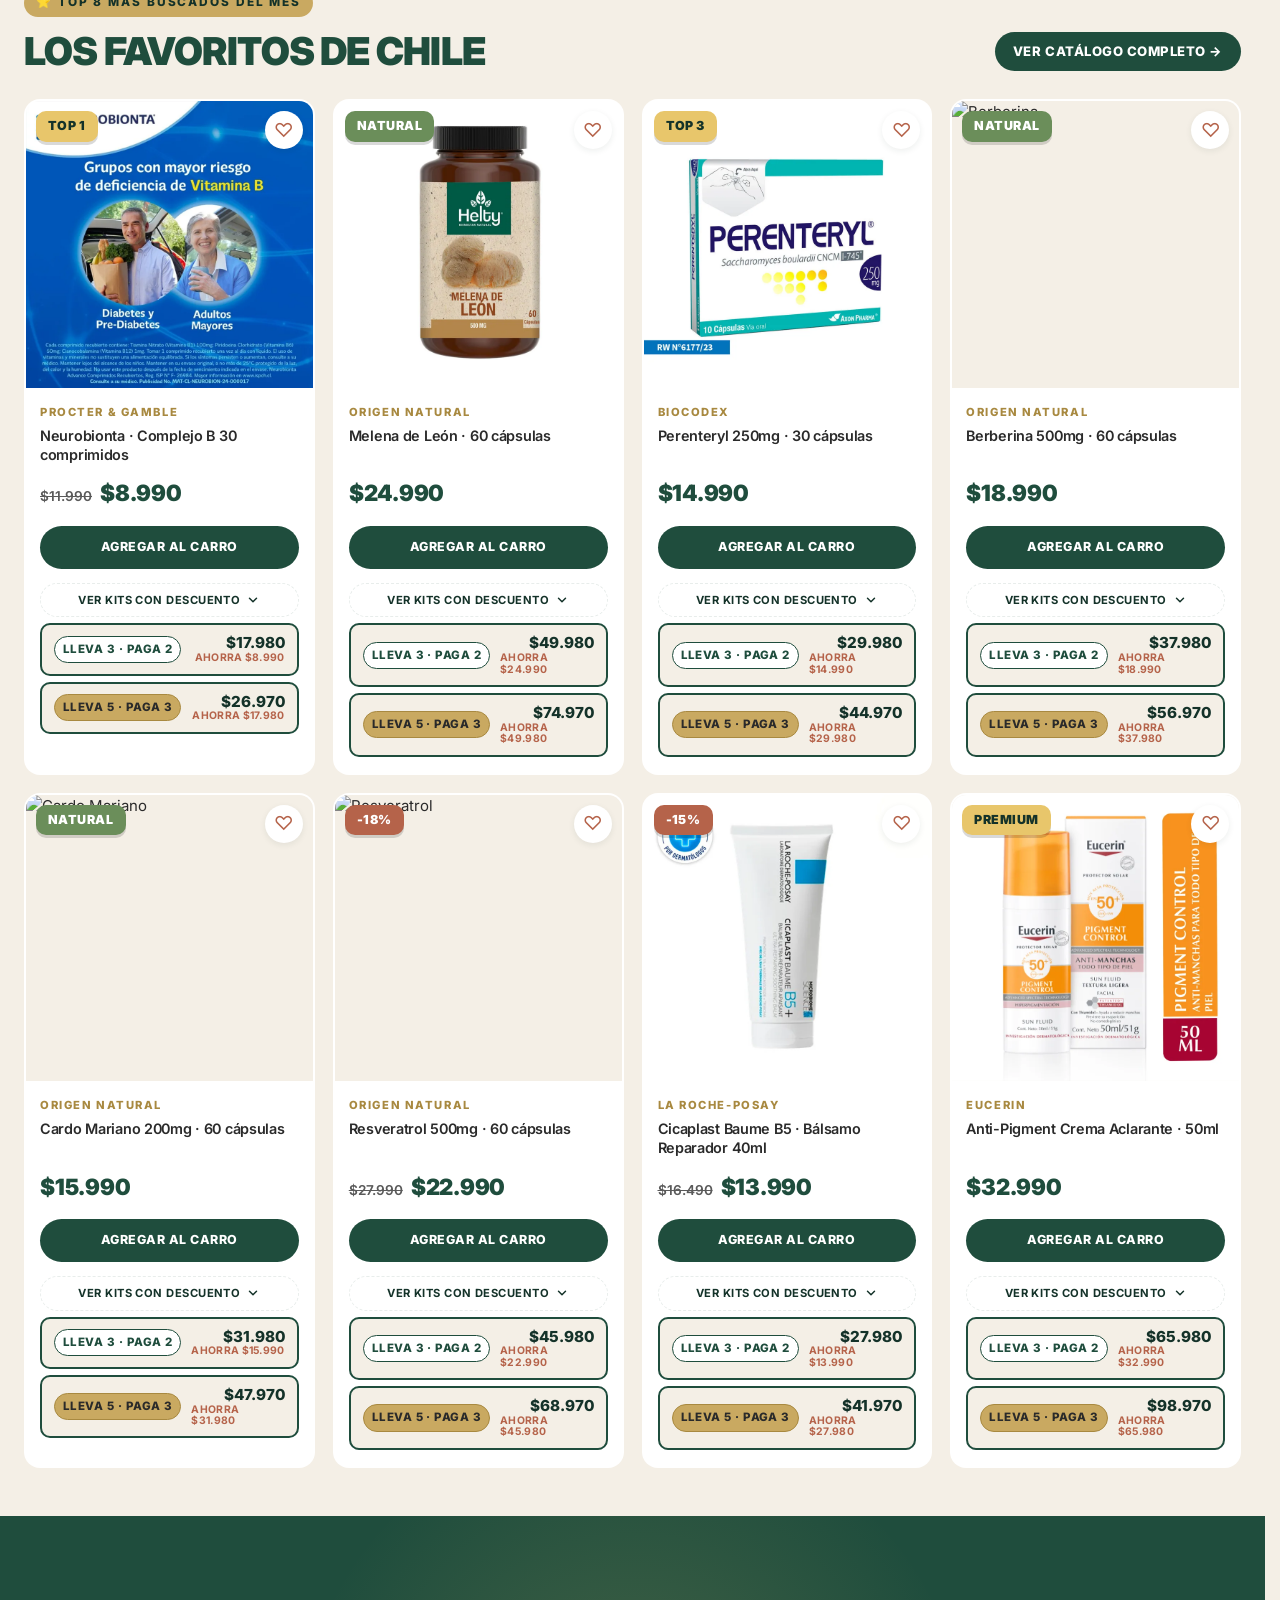
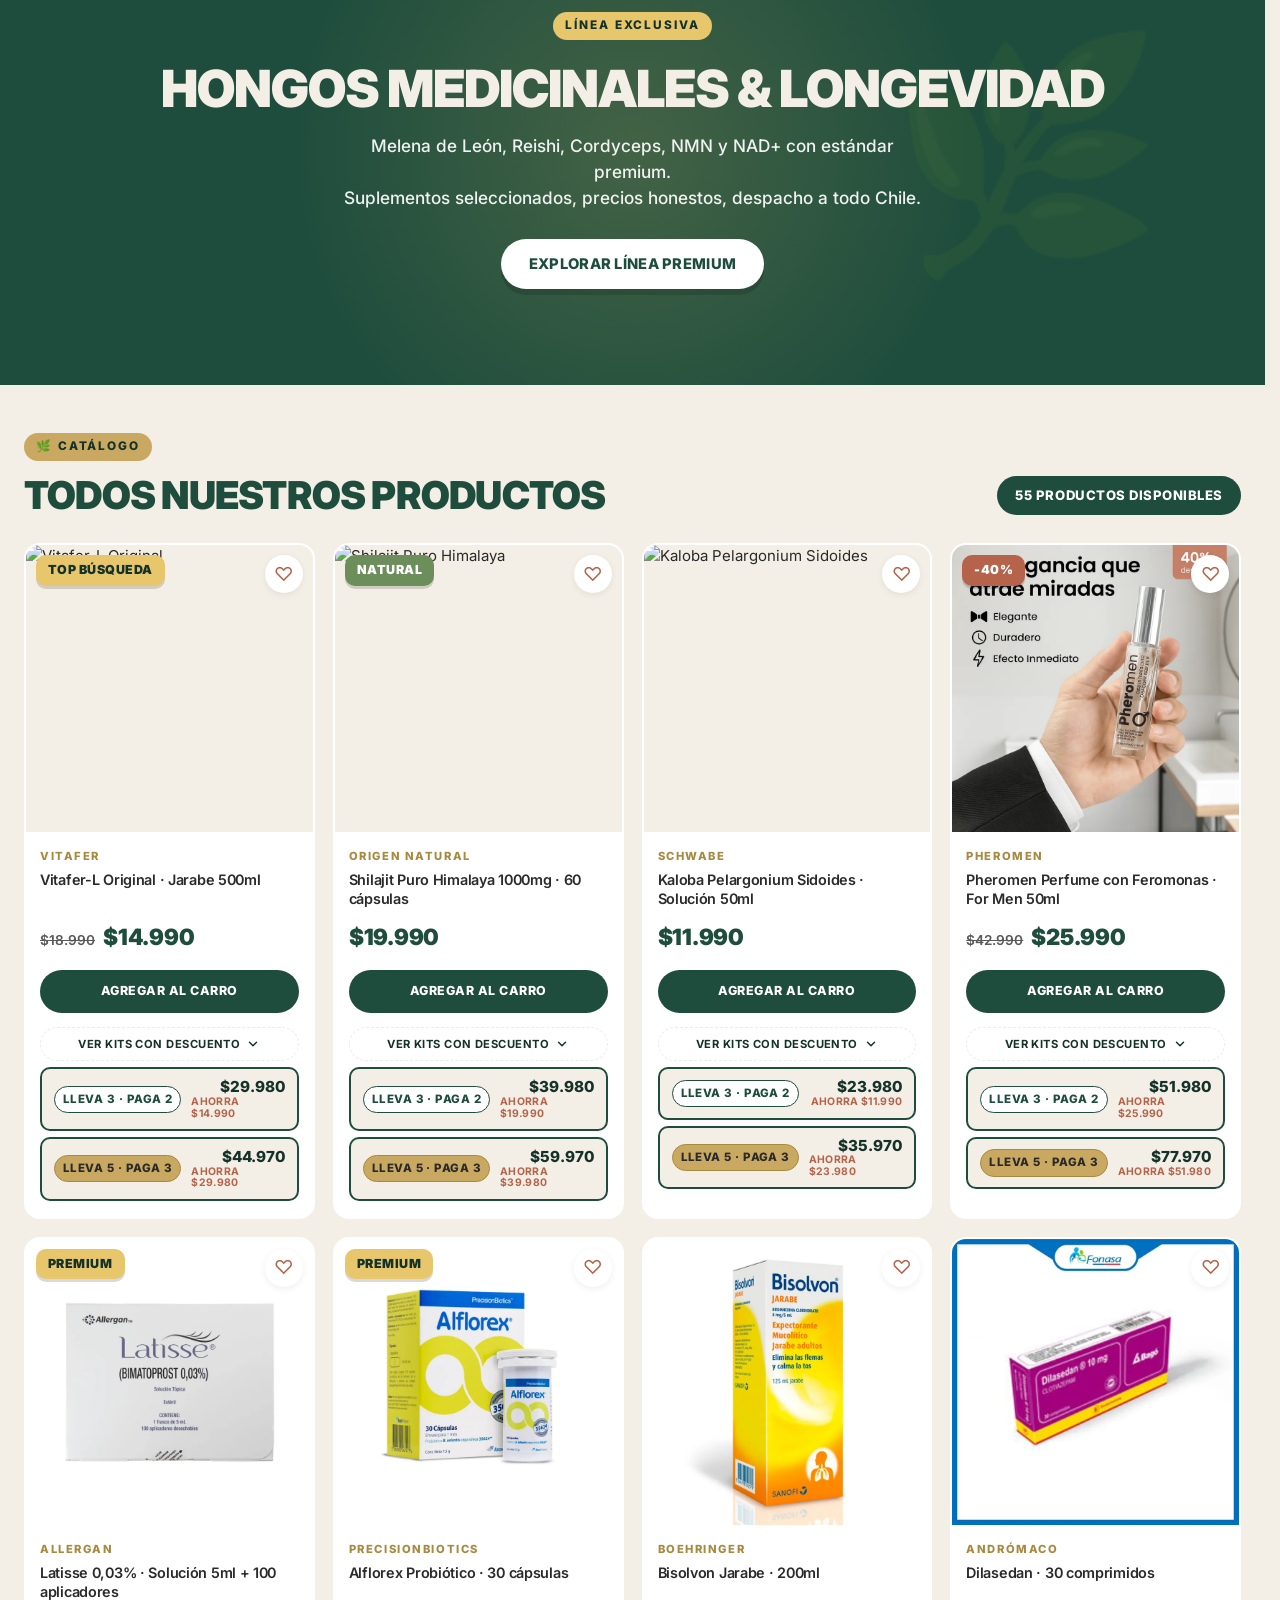
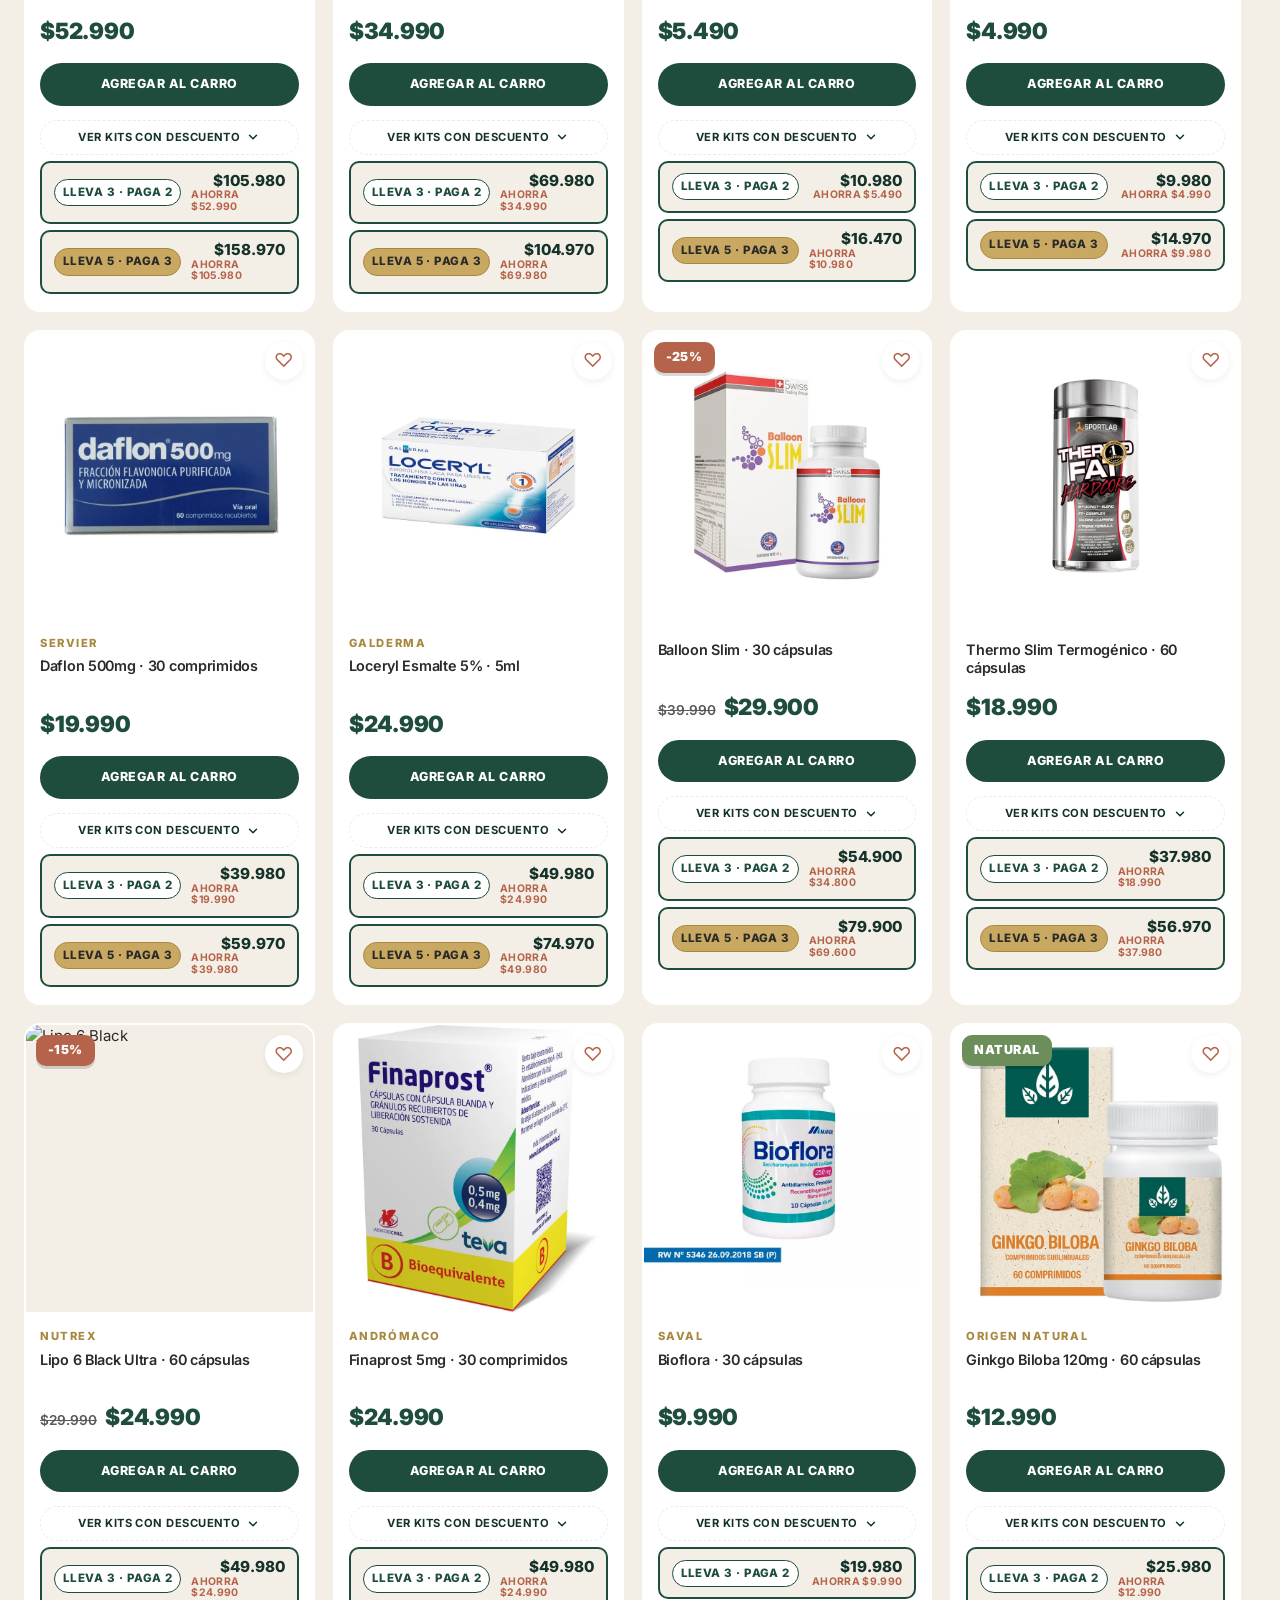
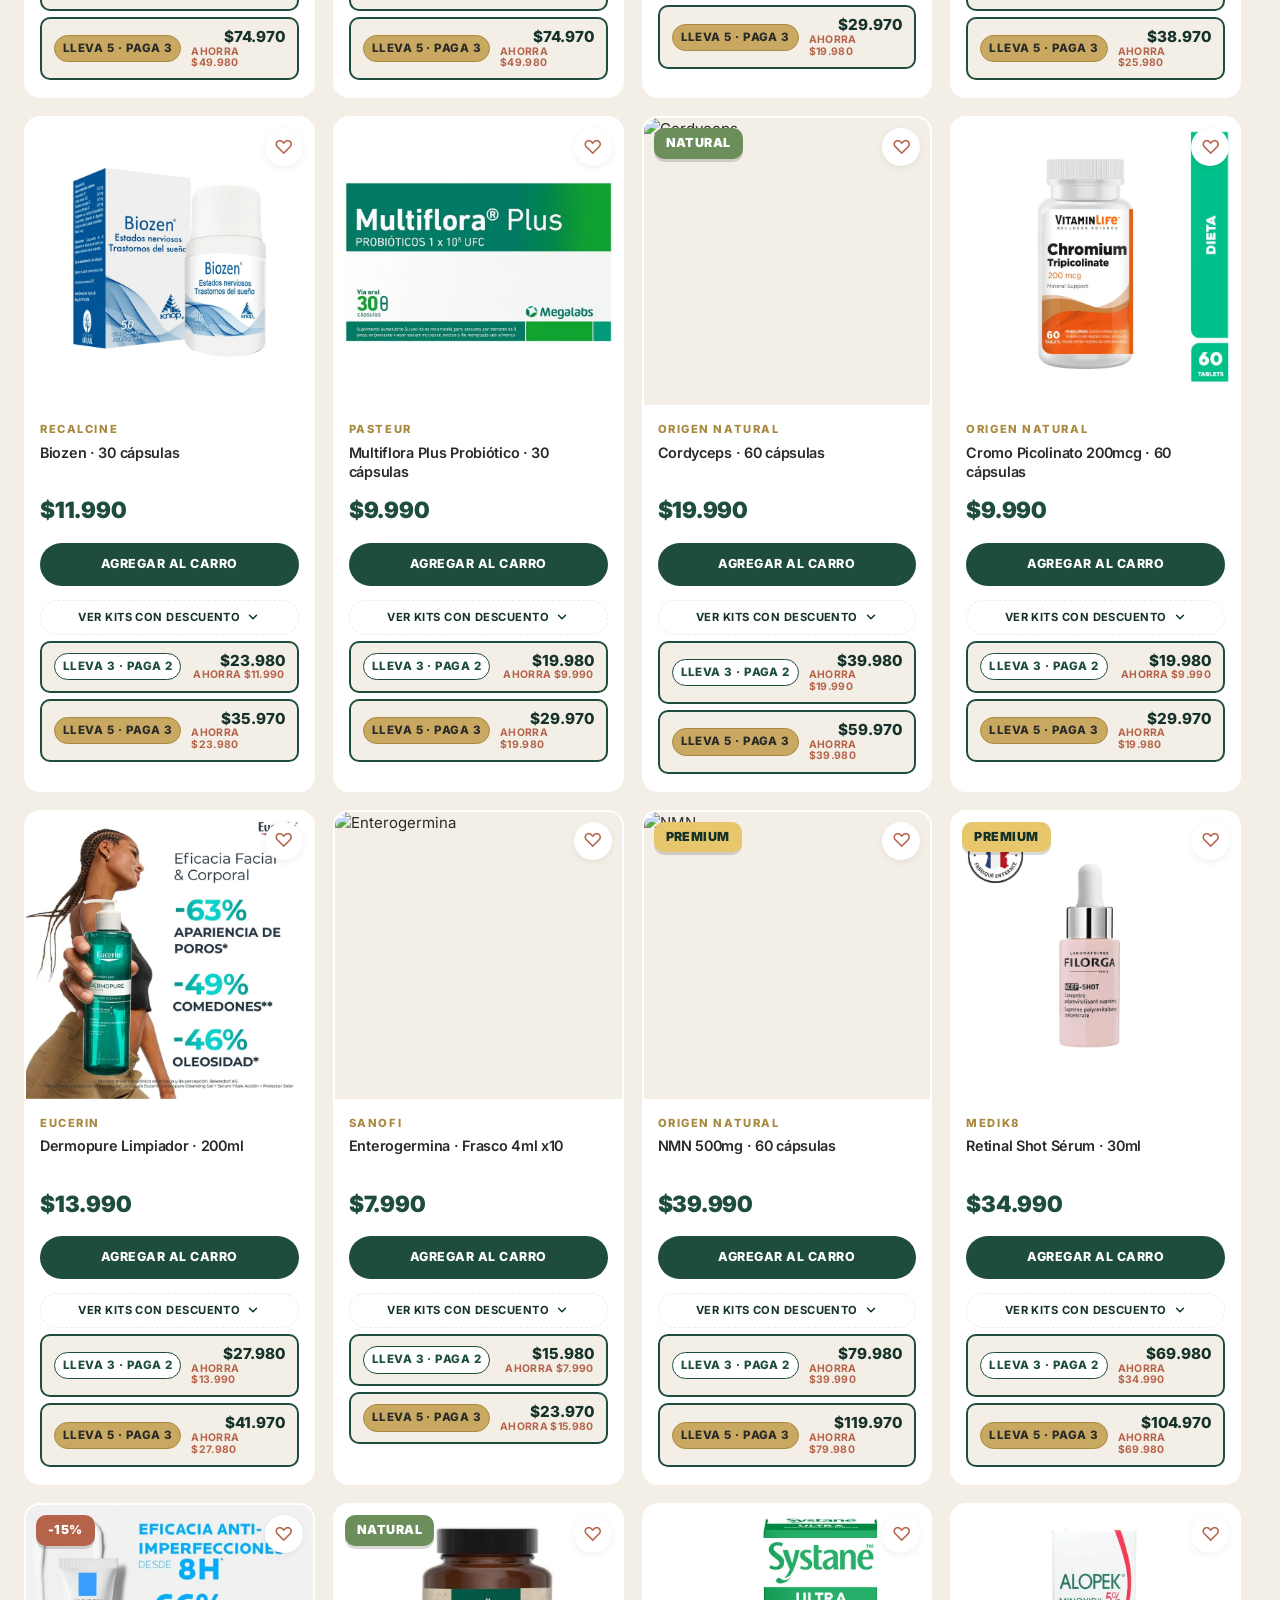
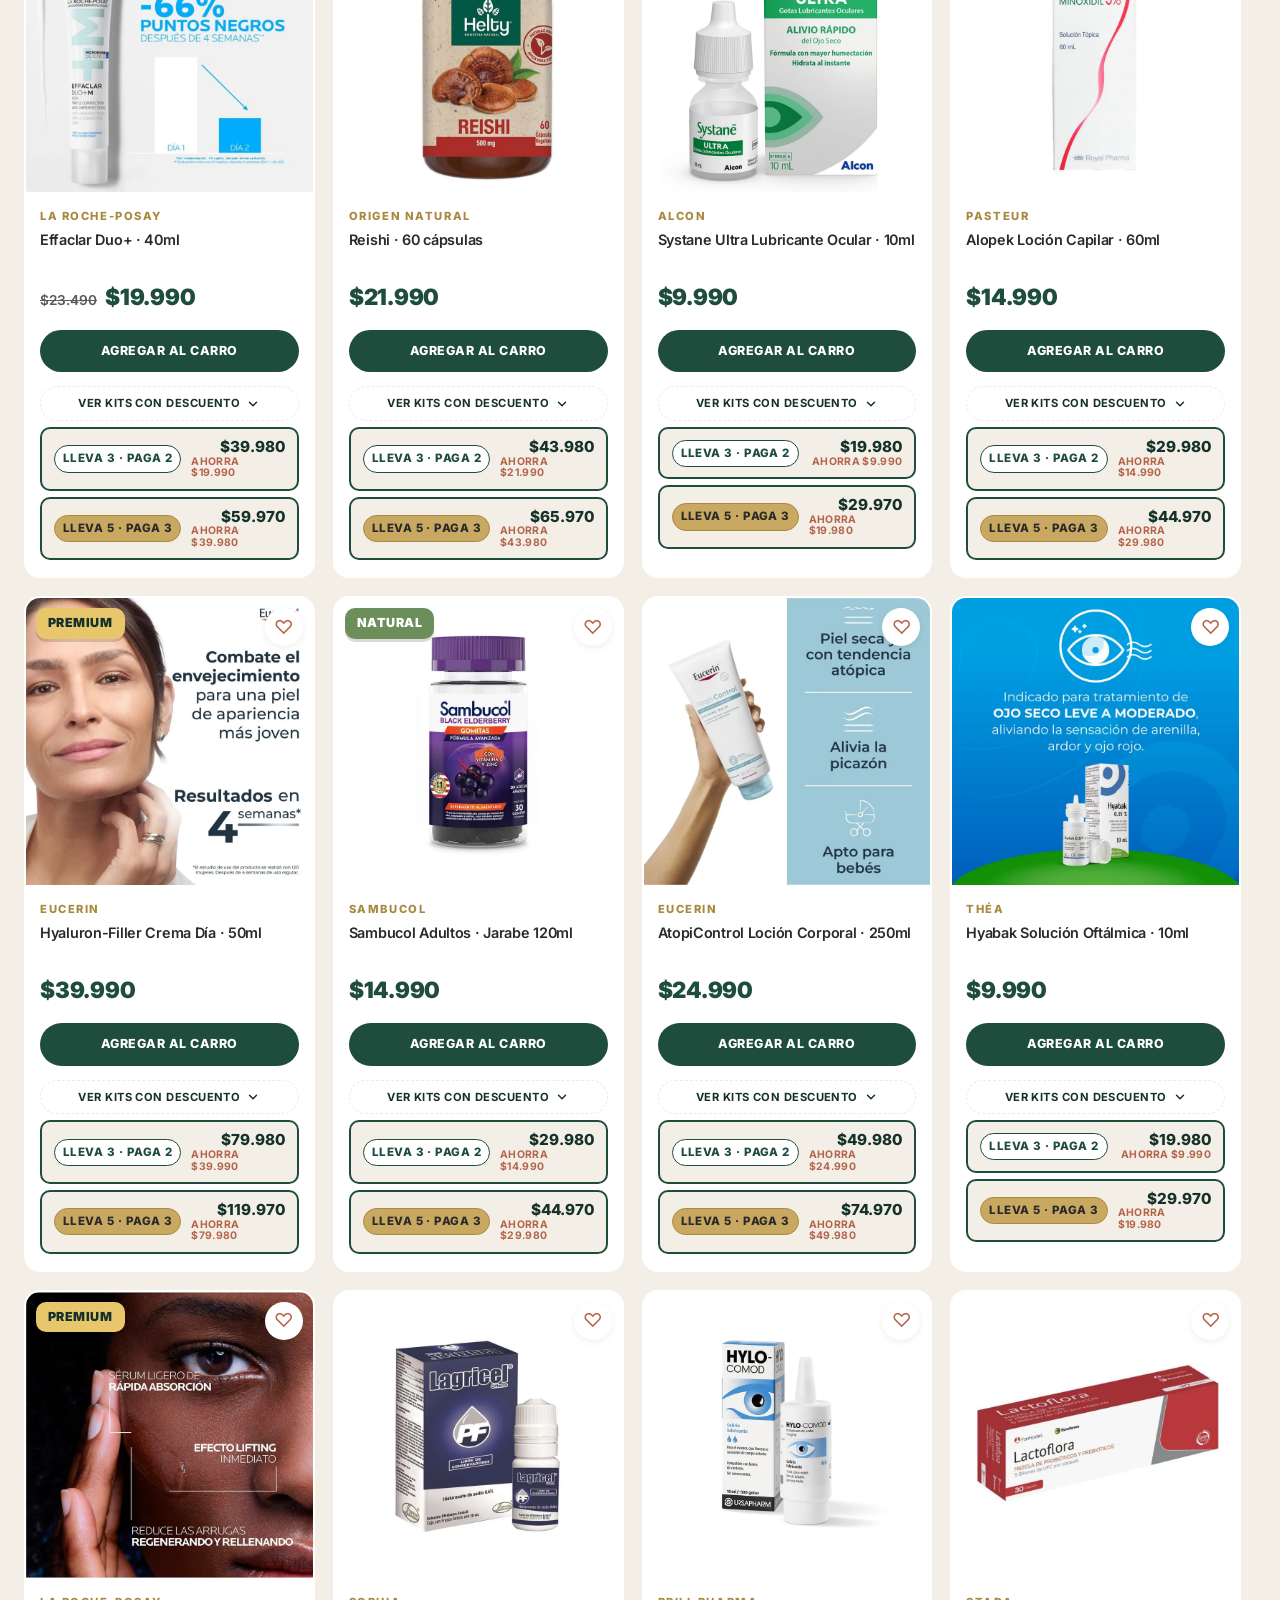
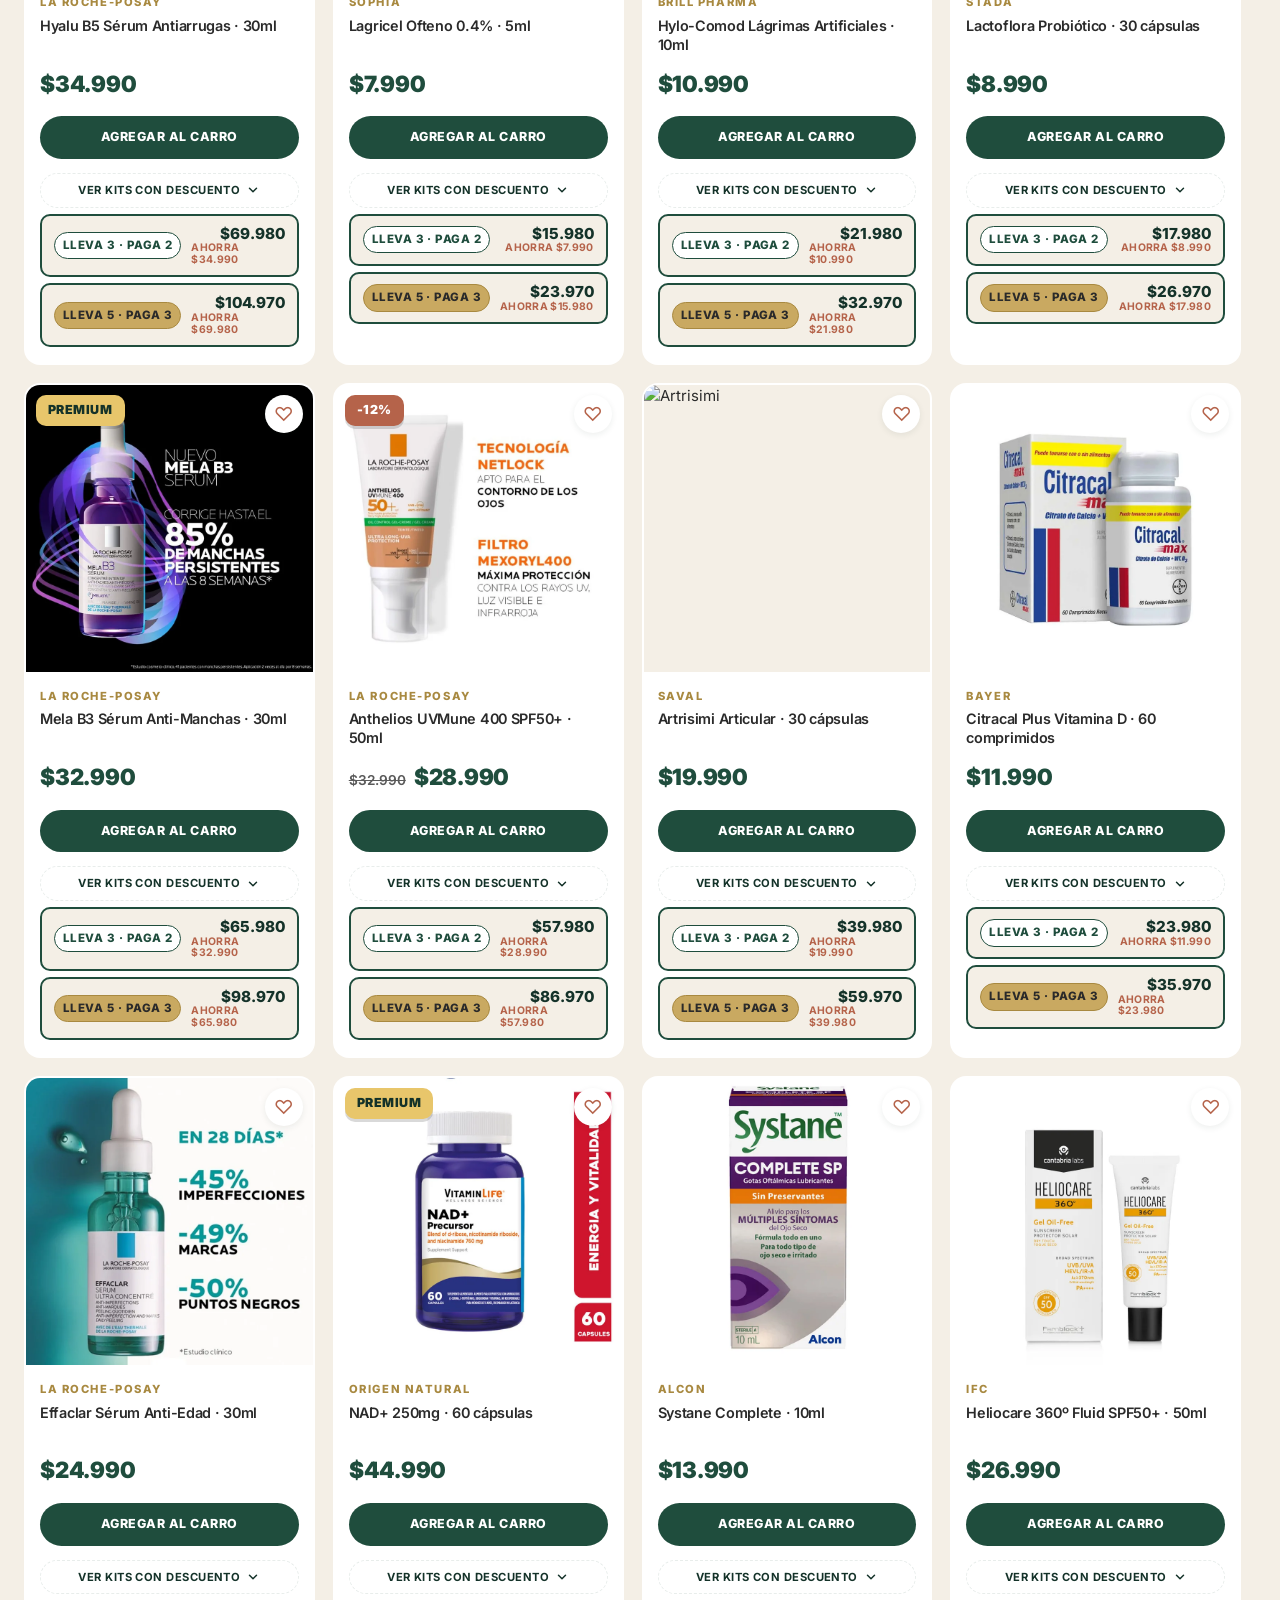
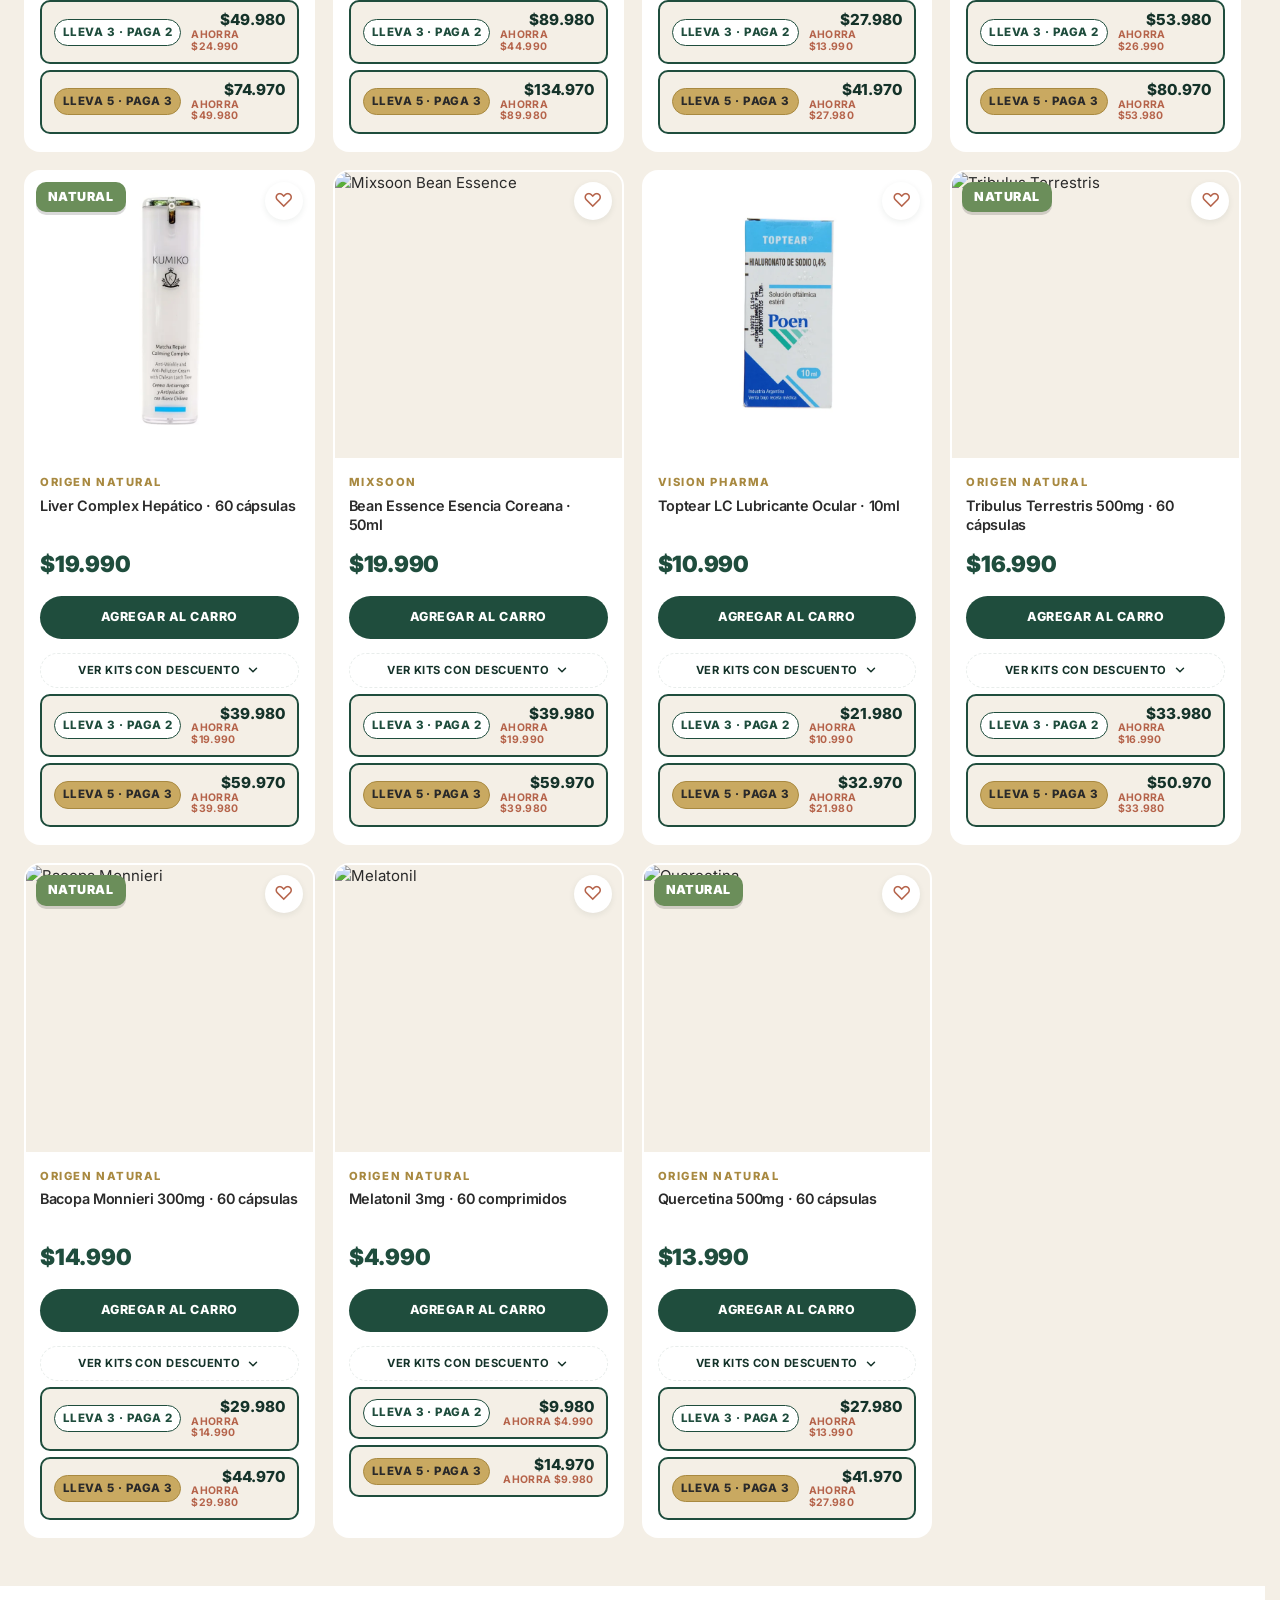
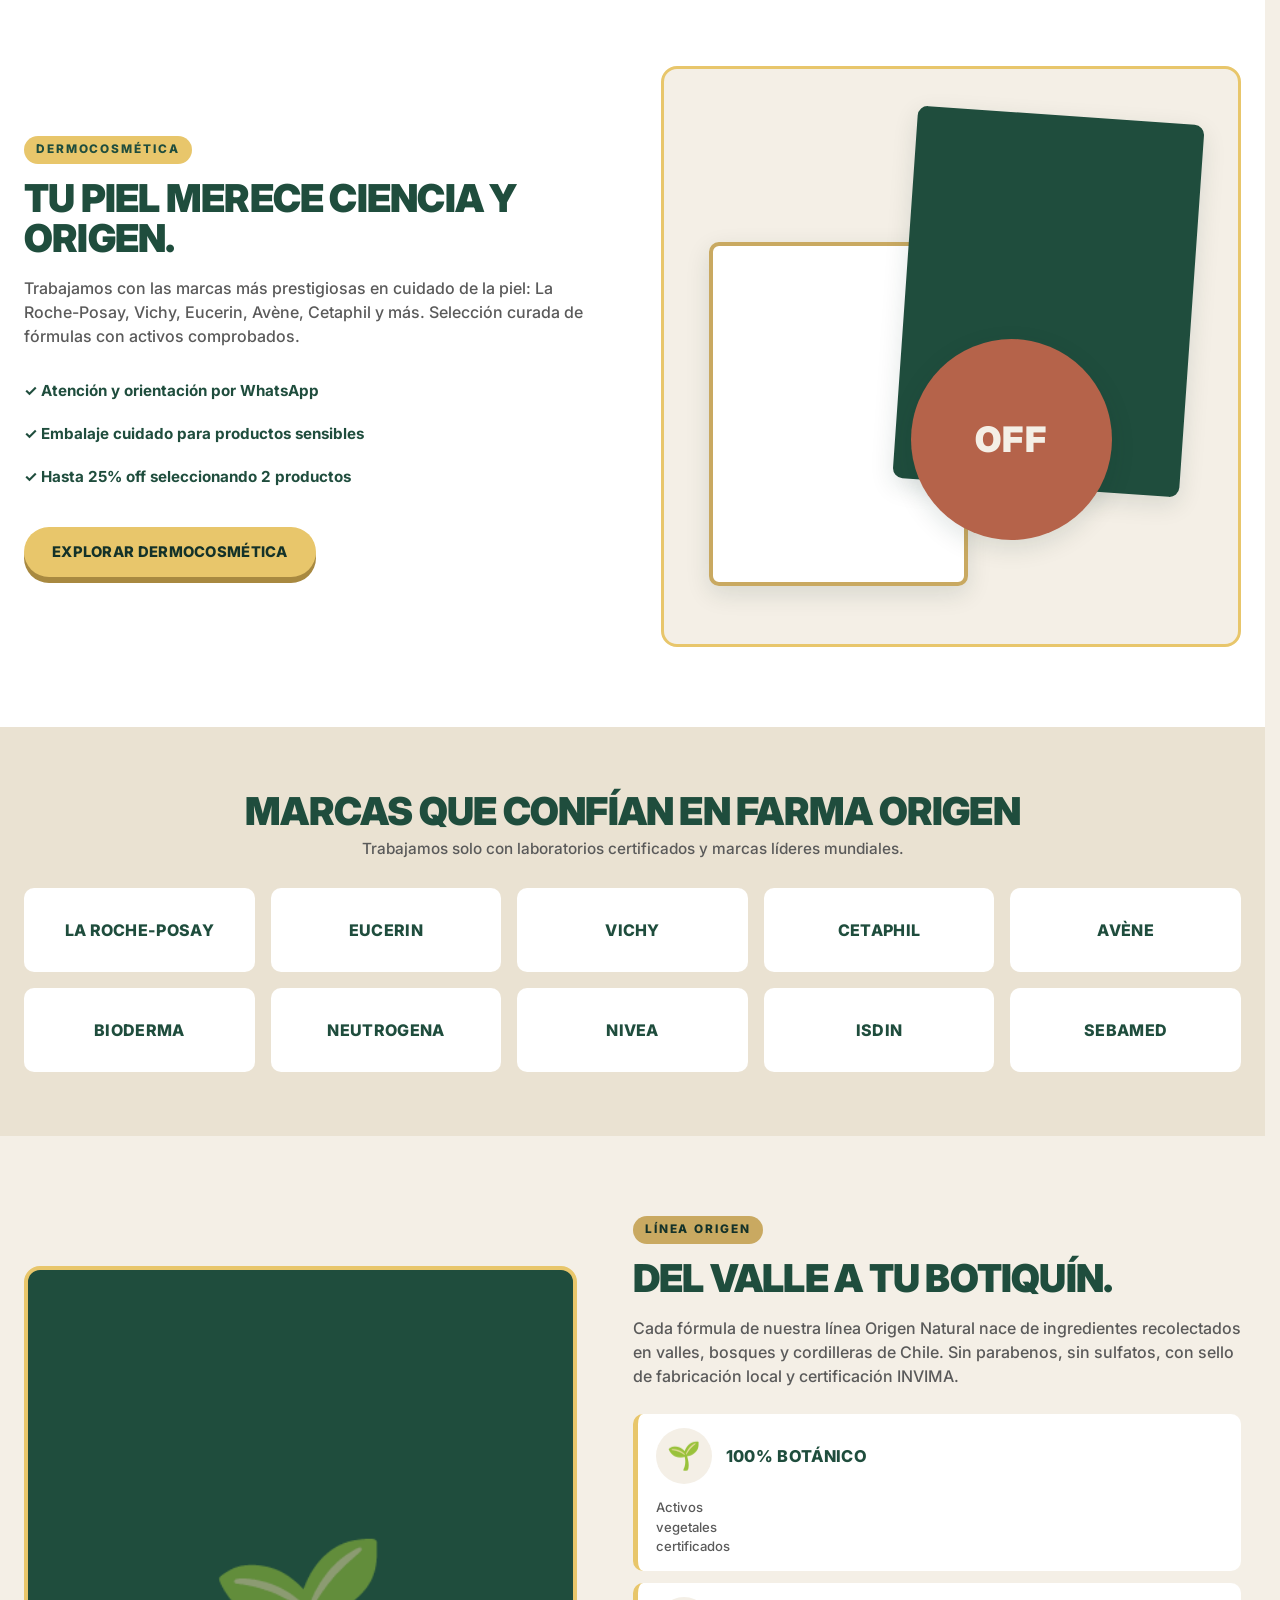
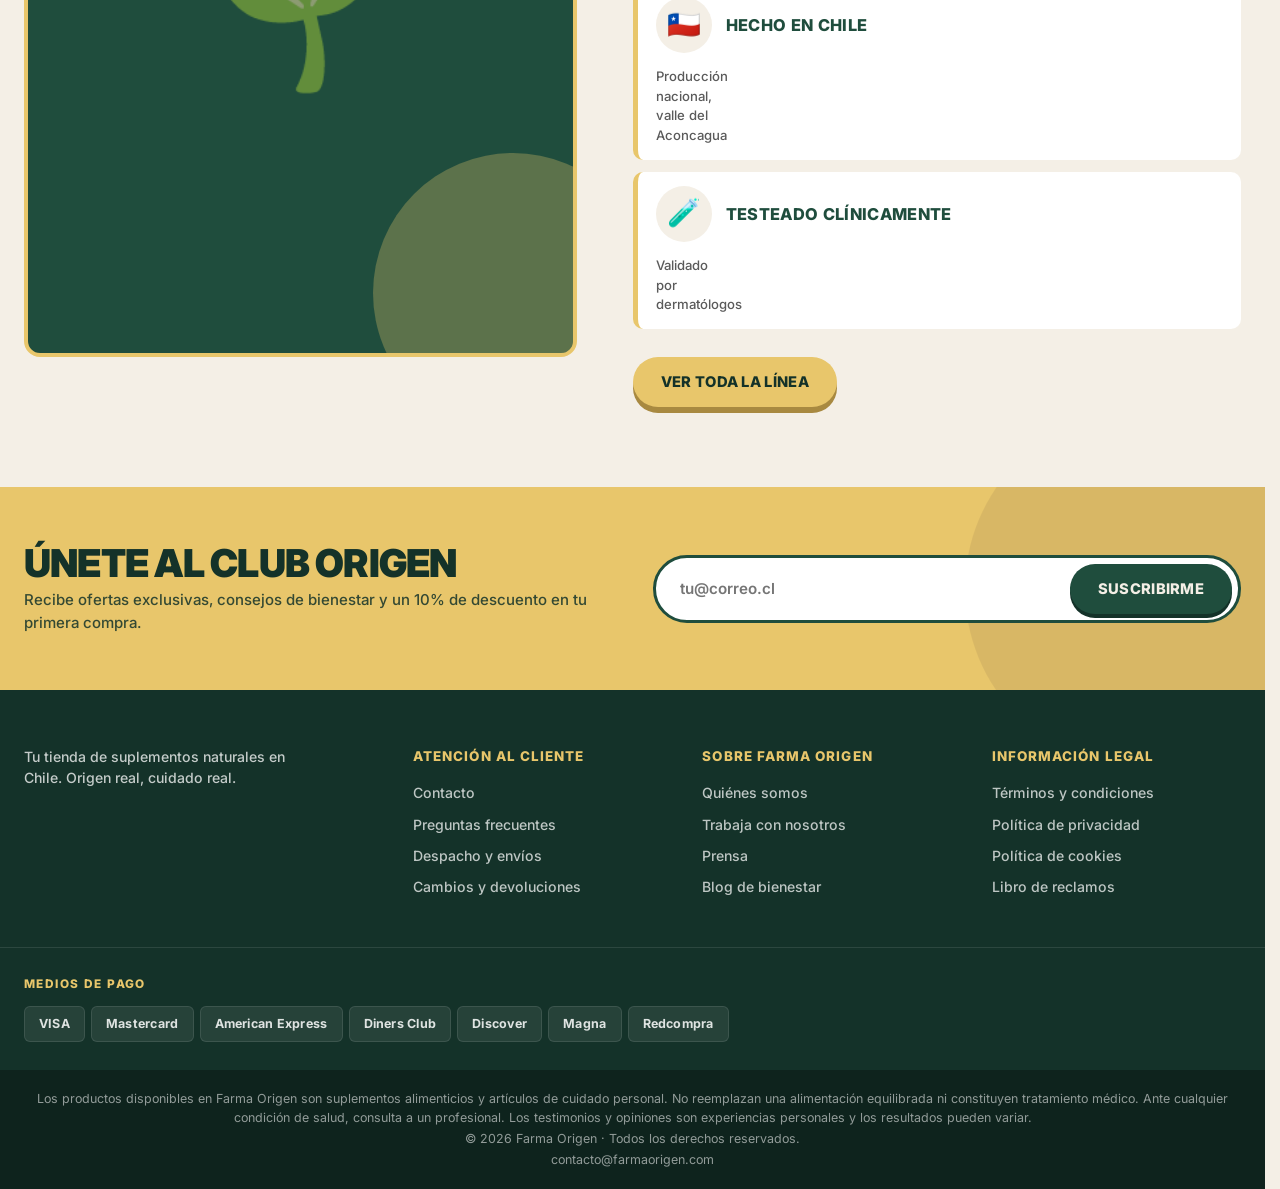
==== commit 6a55661d: "balloon-slim: revert to 30 caps (produto real) + ajustar posologia para 1/dia Cagada minha no commit" ====
--- a/index.html
+++ b/index.html
@@ -569,7 +569,7 @@
           </div>
           <div class="prod-info">
             <span class="prod-brand"></span>
-            <h3 class="prod-name">Balloon Slim · 60 cápsulas</h3>
+            <h3 class="prod-name">Balloon Slim · 30 cápsulas</h3>
             <div class="prod-price">
               <span class="old">$39.990</span>
               <strong>$29.900</strong>
--- a/styles.css
+++ b/styles.css
@@ -4222,6 +4222,7 @@
   animation: foSpin 0.7s linear infinite;
   margin-left: 8px;
 }
+.pd-cep-spinner[hidden] { display: none !important; }
 @keyframes foSpin { to { transform: rotate(360deg); } }
 .pd-cep-feedback.loading { color: var(--graphite-soft); font-weight: 700; }
 
